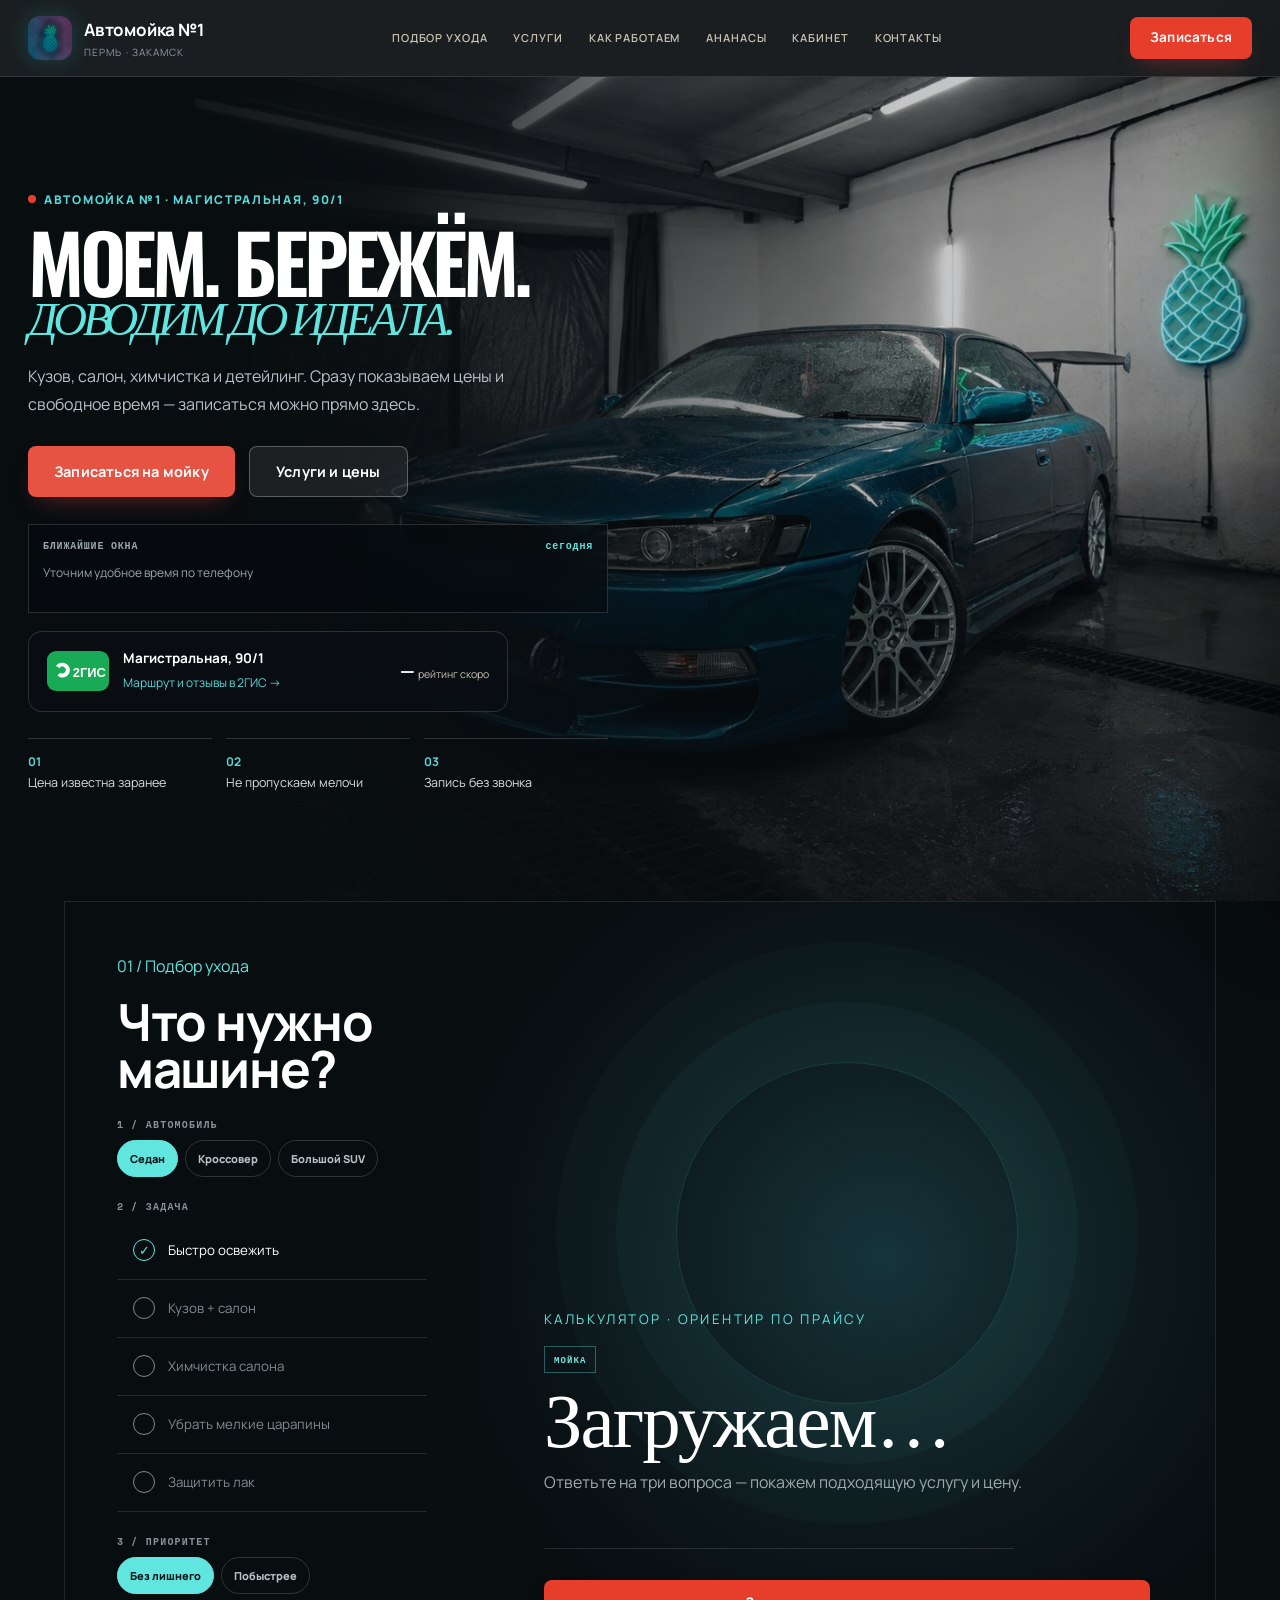
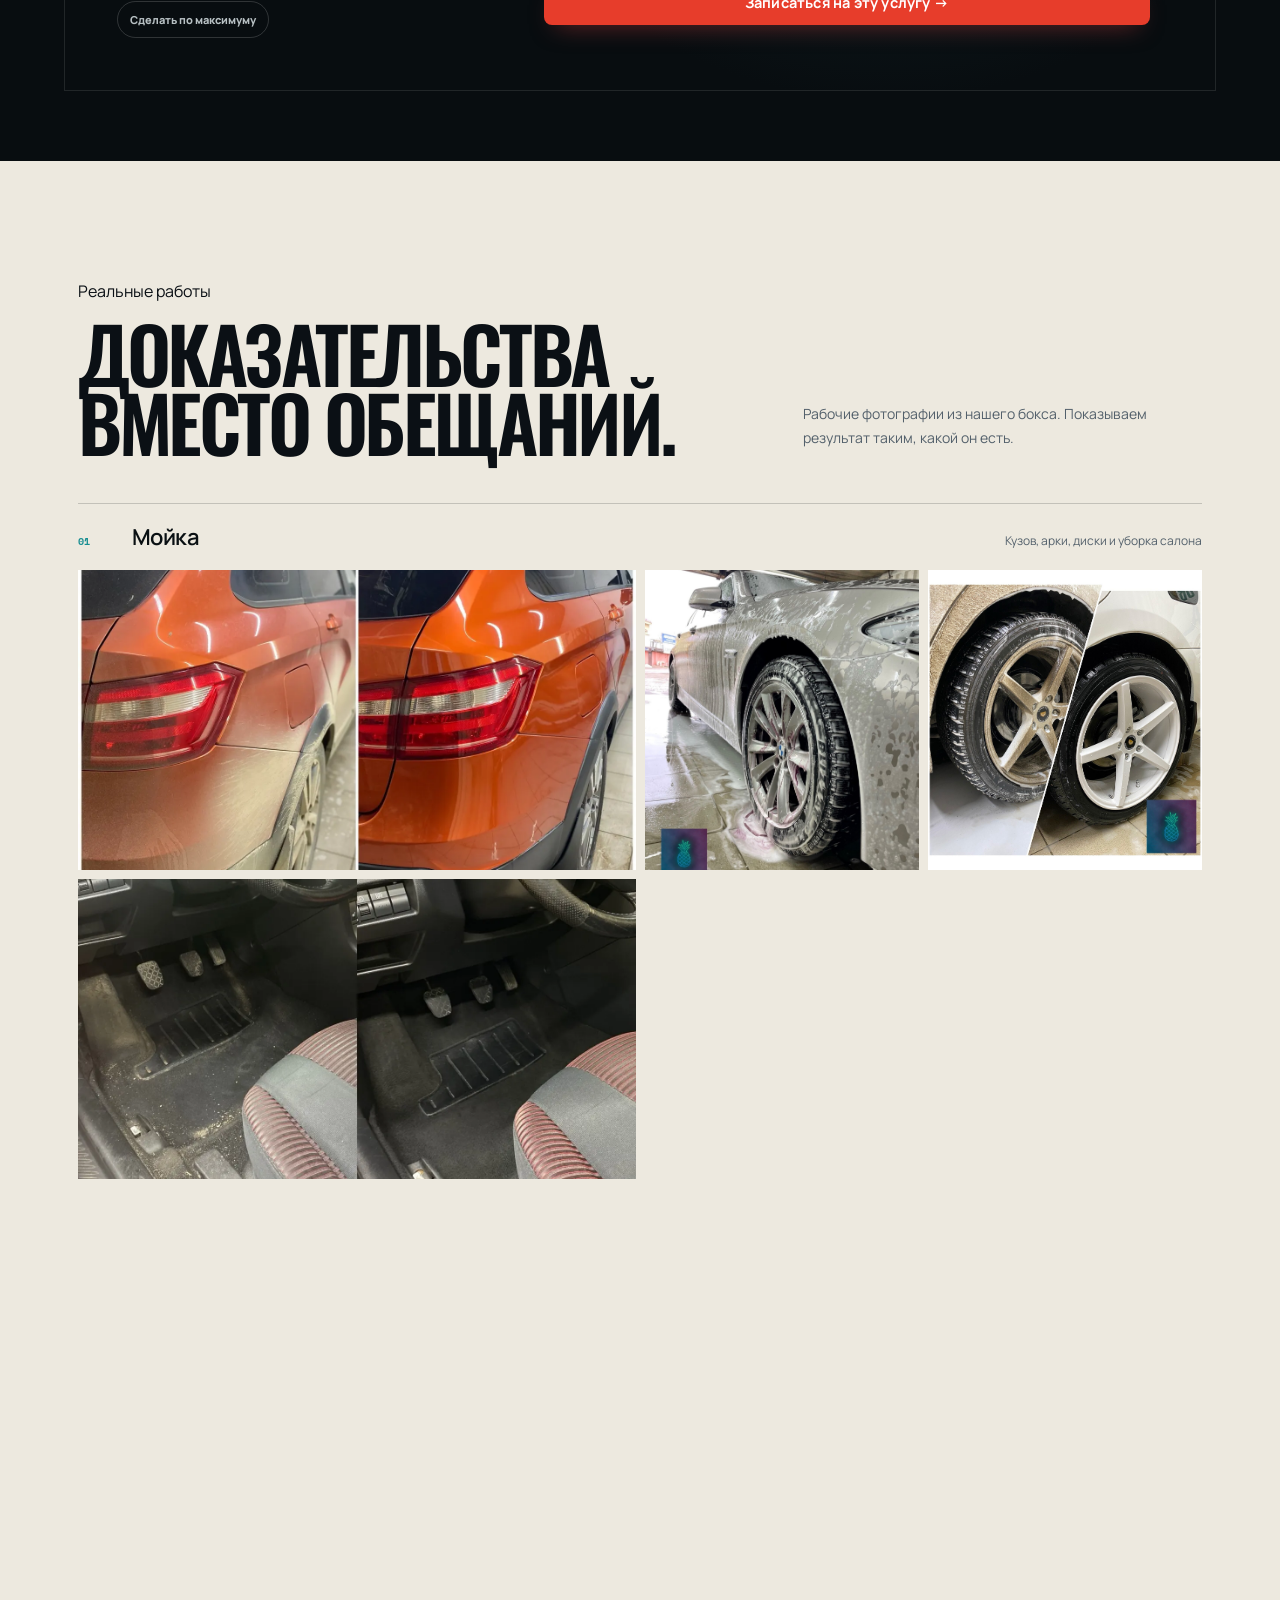
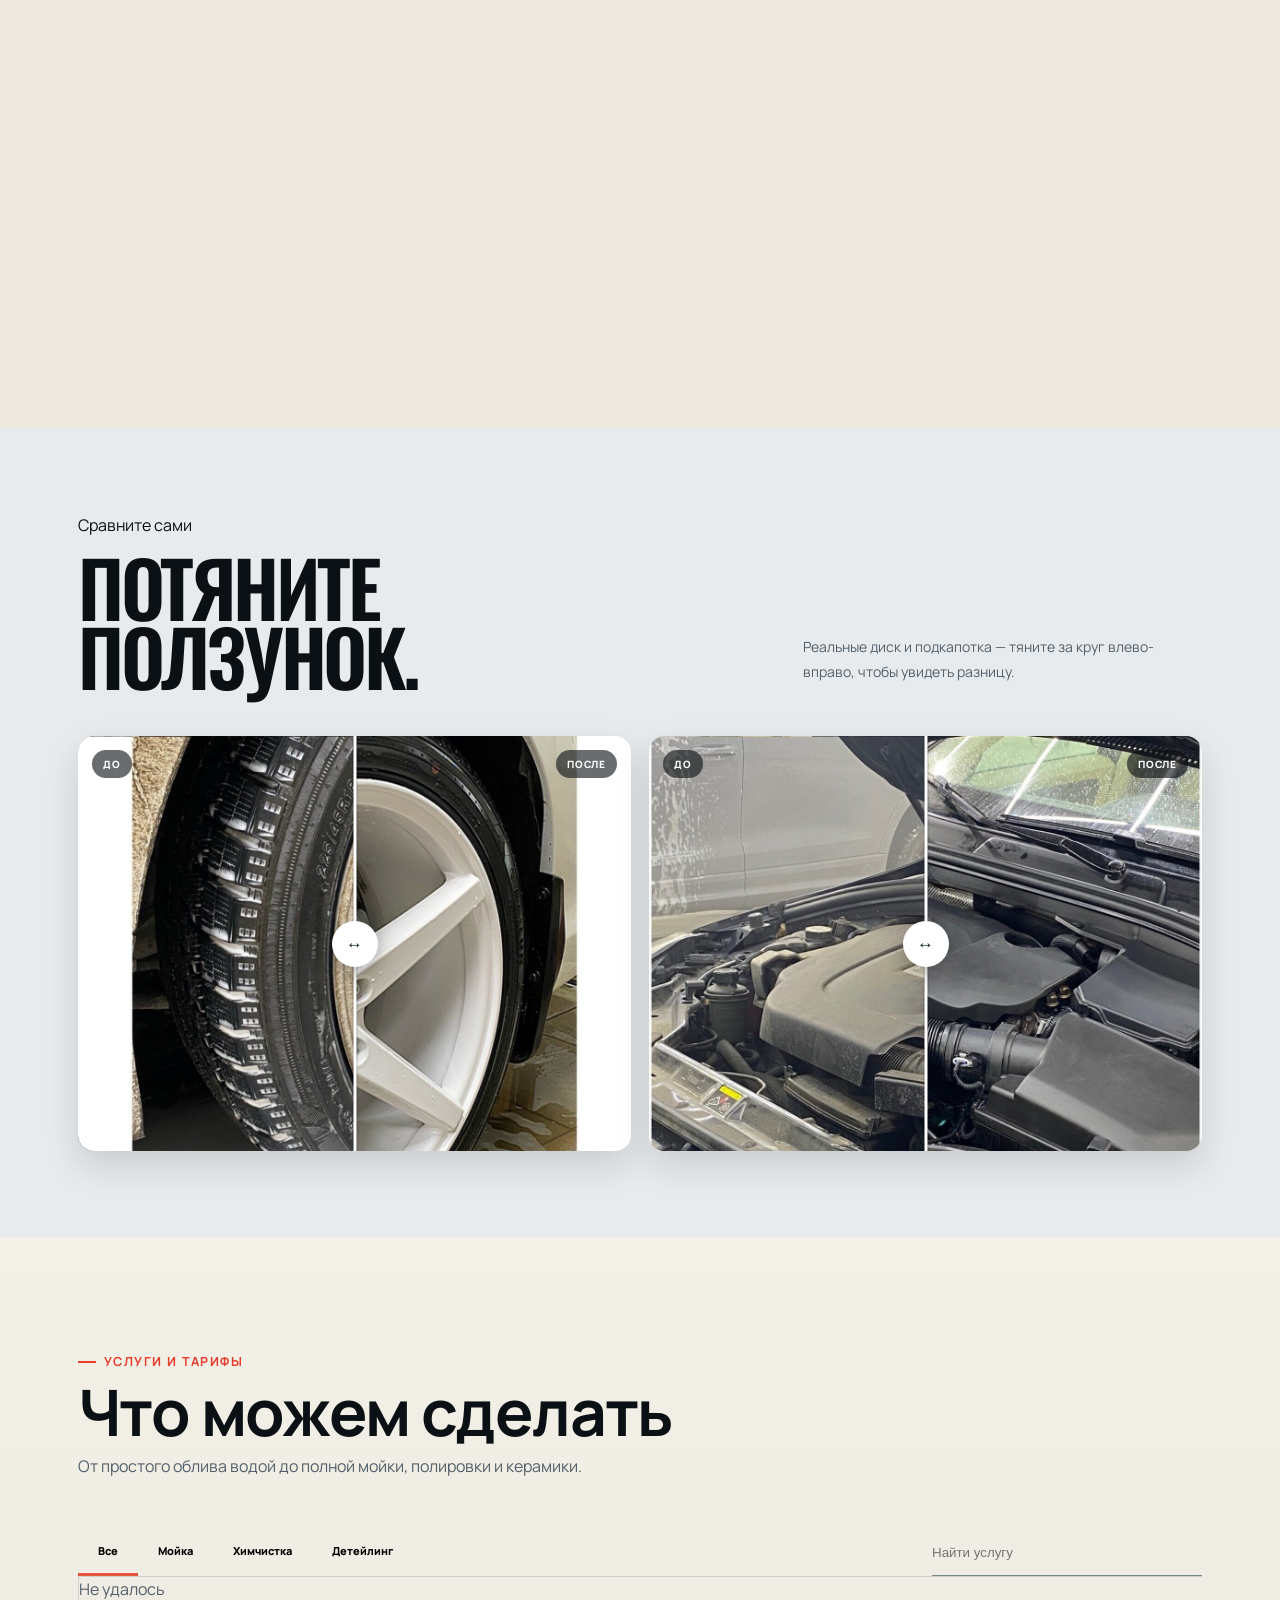
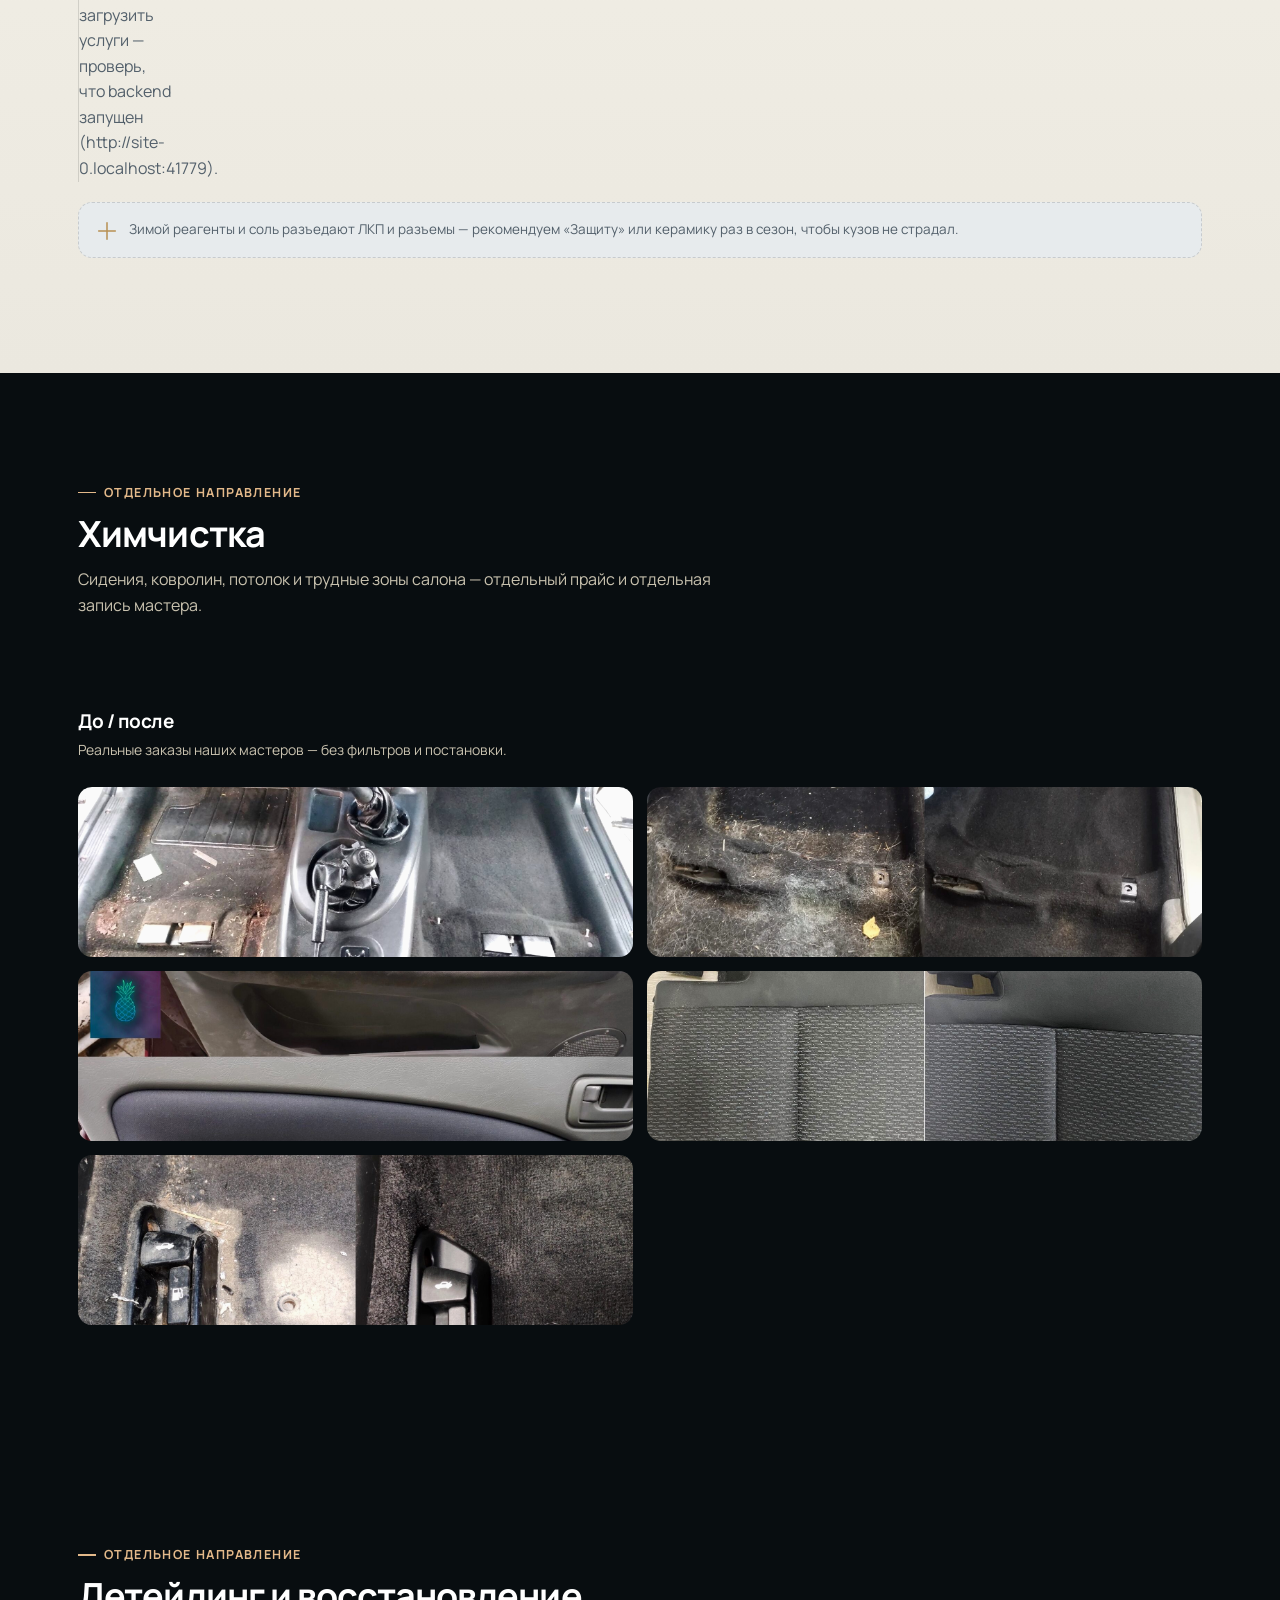
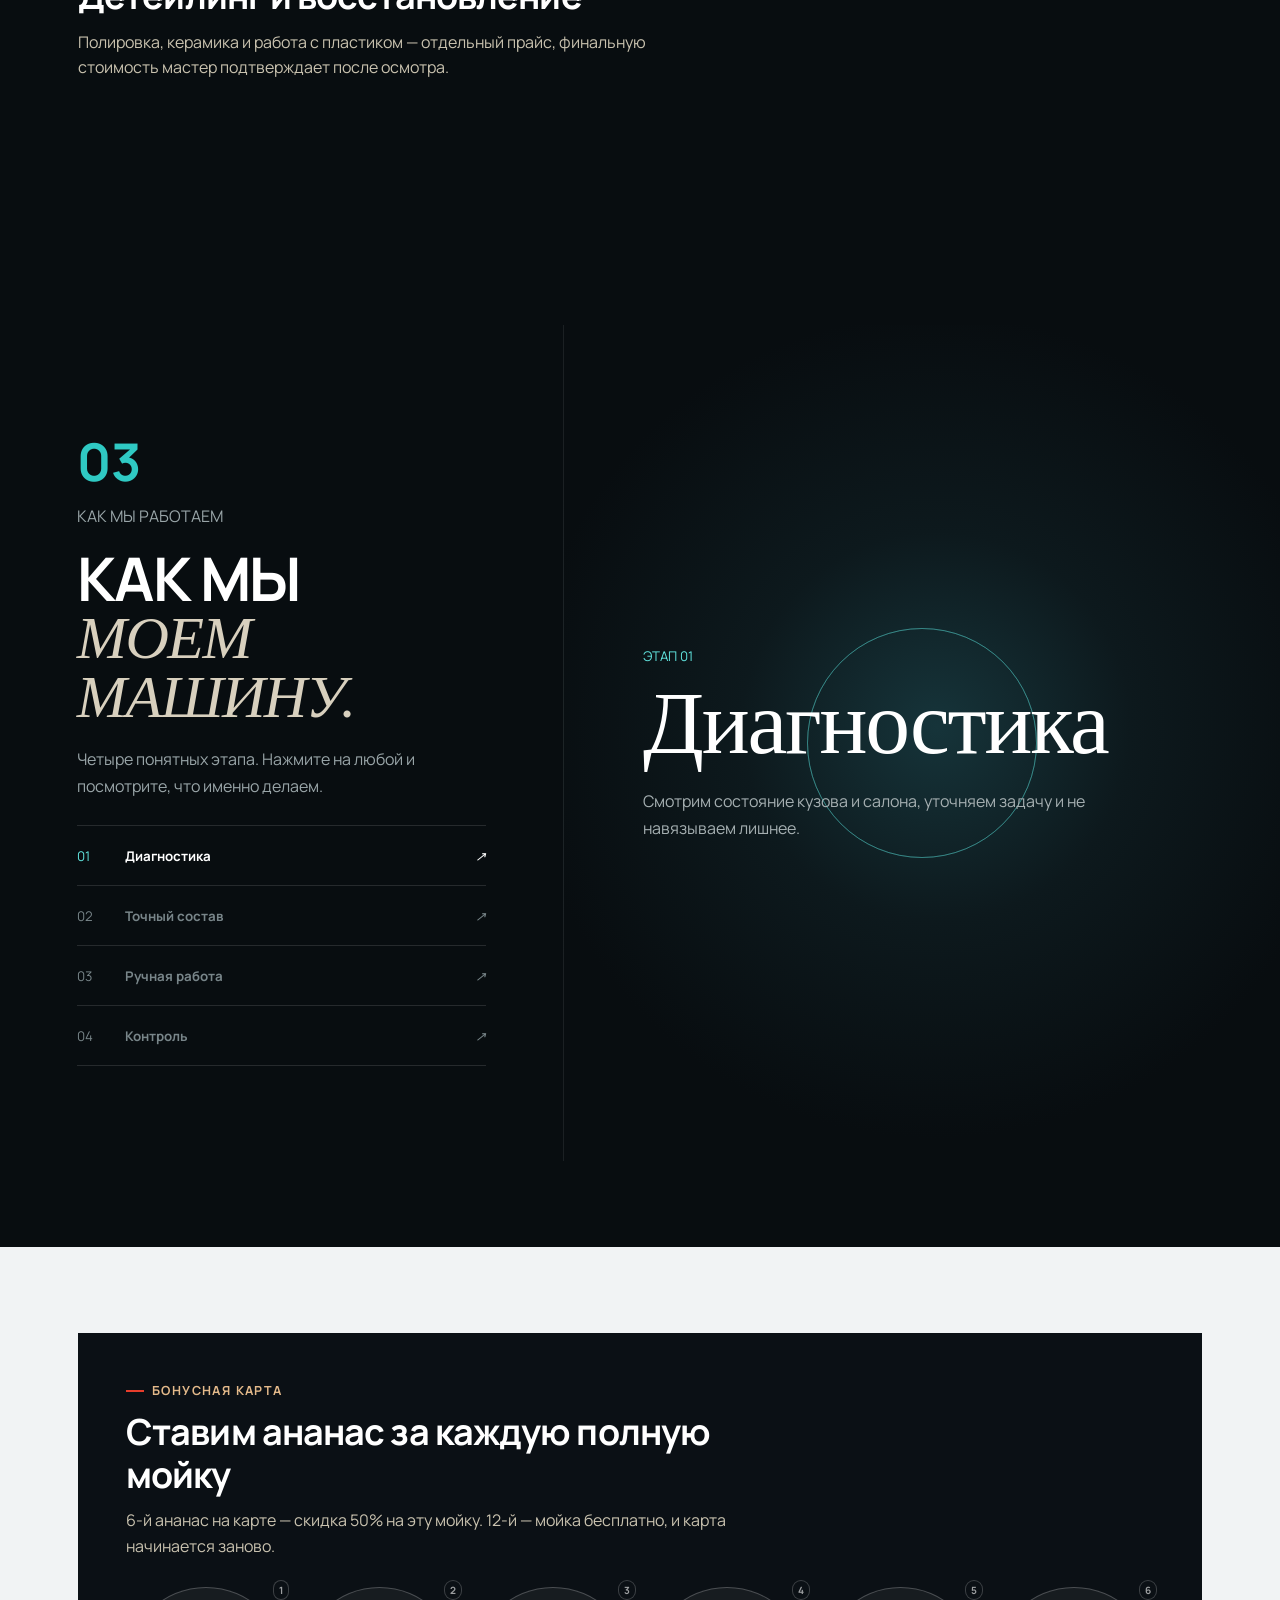
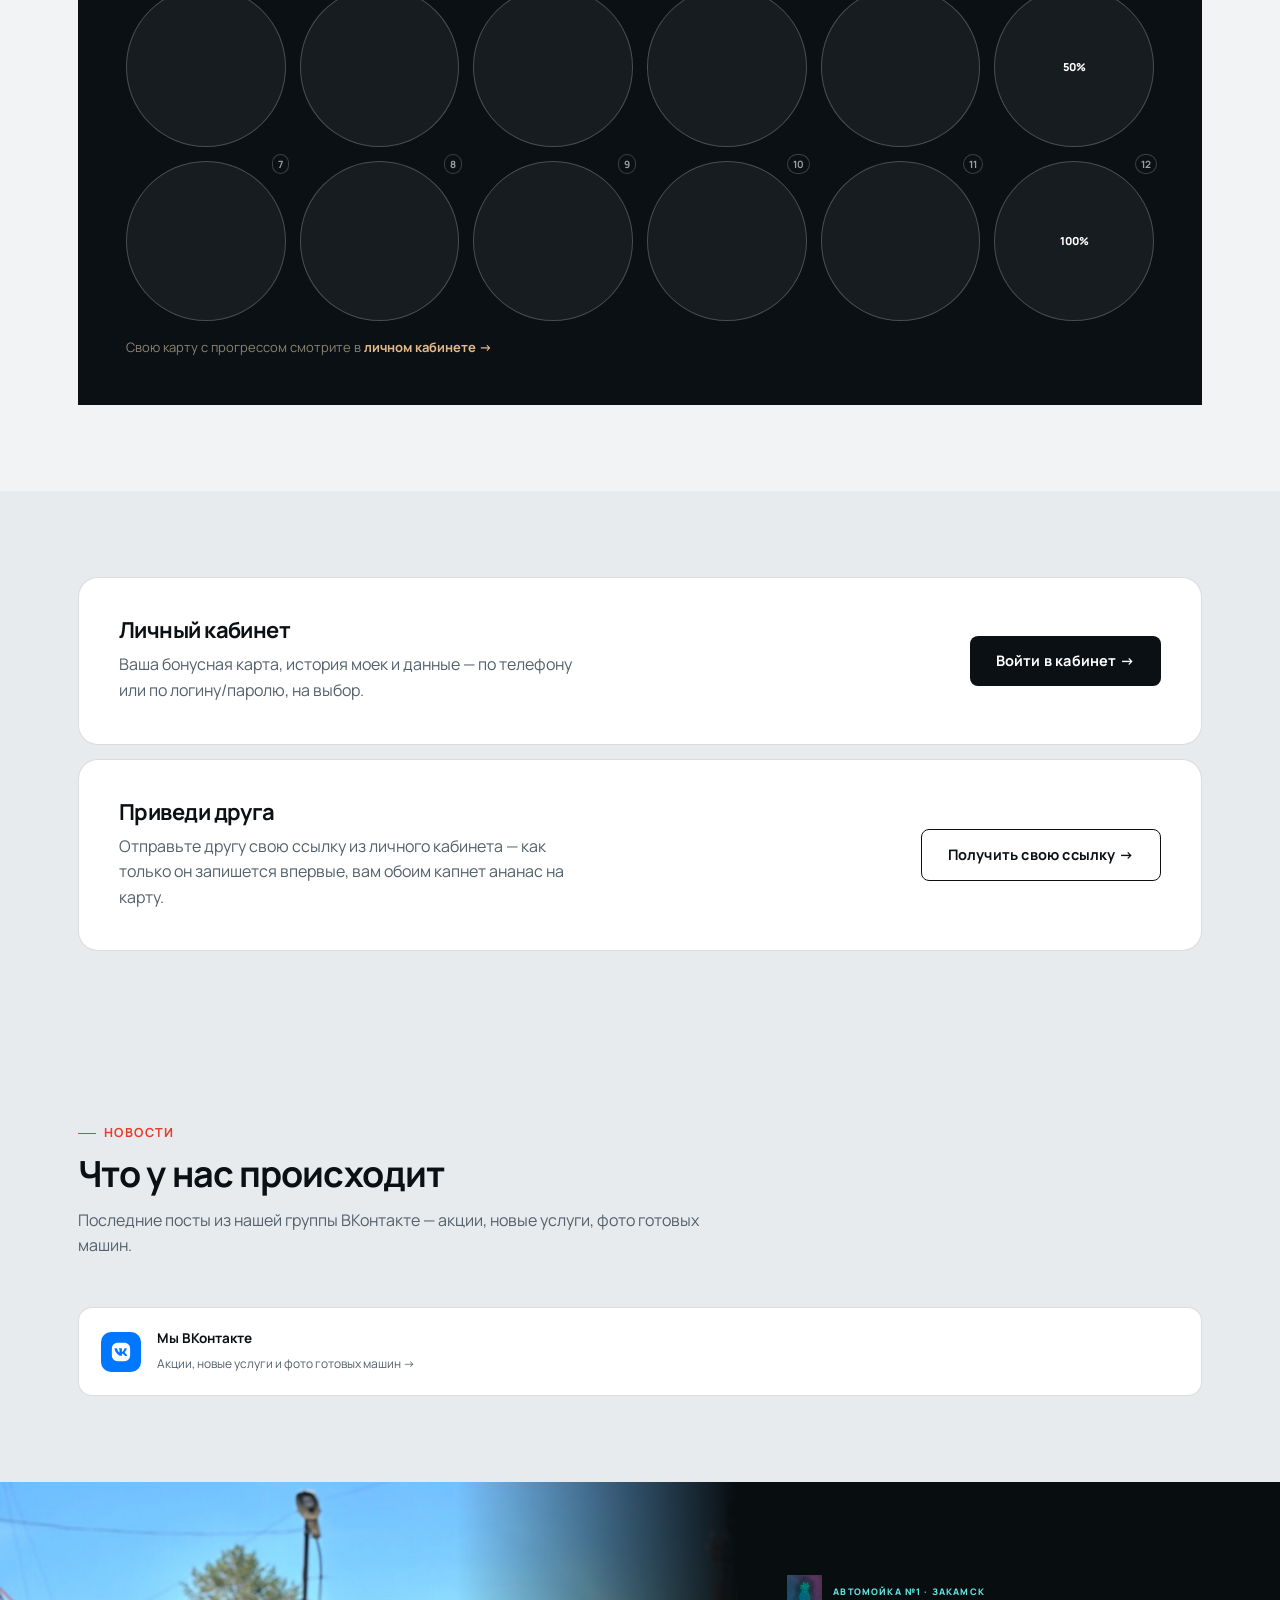
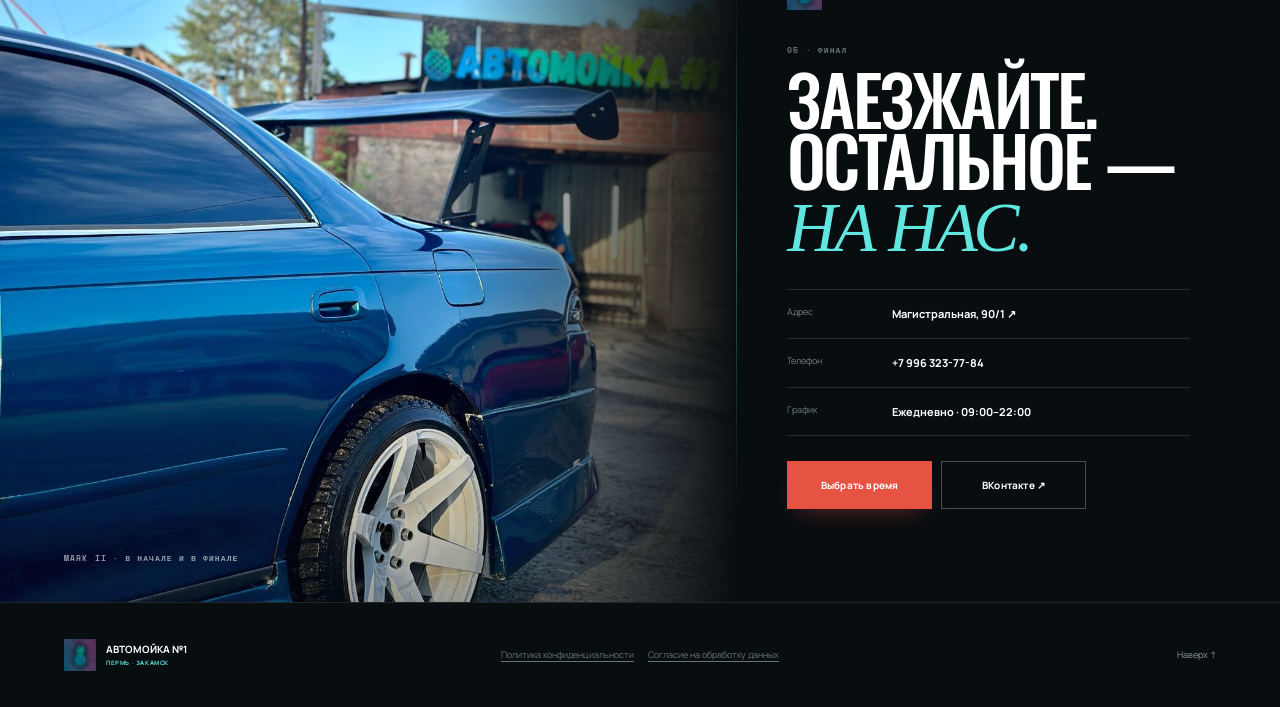
==== frontend/index.html @ f3e6bda7 "Разделить услуги на 3 направления: мойка, химчистка салона, детейлинг и восстановление" ====
<!DOCTYPE html>
<html lang="ru">
<head>
<meta charset="UTF-8">
<meta name="viewport" content="width=device-width, initial-scale=1.0">
<meta name="theme-color" content="#080d10">
<title>Автомойка №1 — мойка, химчистка и детейлинг в Закамске | Пермь</title>
<meta name="description" content="Автомойка №1 на Магистральной, 90/1 в Закамске: бесконтактная и комплексная мойка, химчистка салона, полировка и керамика. Онлайн-запись, бонусная карта, цены на сайте.">
<link rel="canonical" href="https://carwashone.ru/">
<meta property="og:type" content="business.business">
<meta property="og:title" content="Автомойка №1 — Закамск, Магистральная 90/1">
<meta property="og:description" content="Кузов, салон, химчистка и детейлинг. Онлайн-запись с ценами и свободным временем.">
<meta property="og:image" content="https://carwashone.ru/site/static/img/hero-markii-premium.jpg">
<meta property="og:url" content="https://carwashone.ru/">
<meta property="og:locale" content="ru_RU">
<meta name="twitter:card" content="summary_large_image">
<link rel="icon" href="static/img/favicon.ico" sizes="any">
<link rel="icon" type="image/png" href="static/img/favicon-32.png" sizes="32x32">
<link rel="apple-touch-icon" href="static/img/apple-touch-icon.png">
<link rel="manifest" href="manifest.webmanifest">
<link rel="preconnect" href="https://fonts.googleapis.com">
<link href="https://fonts.googleapis.com/css2?family=Manrope:wght@400;500;600;700;800&family=Oswald:wght@500;600;700&family=Space+Mono:wght@400;700&display=swap" rel="stylesheet">
<link rel="stylesheet" href="static/css/theme.css">
<style>
  .nav{position:sticky;top:0;z-index:50;background:rgba(8,12,16,0.9);backdrop-filter:blur(18px);border-bottom:1px solid rgba(255,255,255,.08);}
  .nav .wrap{display:flex;align-items:center;justify-content:space-between;height:76px;gap:20px;}
  .brand{display:flex;align-items:center;gap:12px;}
  .brand img{width:44px;height:44px;border-radius:12px;object-fit:cover;box-shadow:0 0 24px rgba(32,195,199,.22);}
  .brand b{color:#fff;font-size:17px;letter-spacing:-0.2px;}
  .brand small{display:block;color:#8D99A6;font-size:10px;letter-spacing:1.1px;text-transform:uppercase;margin-top:1px;}
  .navlinks{display:flex;gap:26px;align-items:center;}
  .navlinks a{color:#CBC3B2;font-size:14.5px;font-weight:600;transition:color .2s;}
  .navlinks a:hover{color:#fff;}

  .hero{position:relative;background:#080C10;color:#fff;padding:82px 0 72px;overflow:hidden;min-height:720px;}
  .hero::before{content:"";position:absolute;inset:0;background:
    linear-gradient(90deg,rgba(8,12,16,.98) 0%,rgba(8,12,16,.88) 32%,rgba(8,12,16,.28) 68%,rgba(8,12,16,.12) 100%),
    linear-gradient(0deg,rgba(8,12,16,.98) 0%,transparent 45%),
    url("static/img/hero-markii-premium.jpg") center/cover no-repeat;opacity:.98;}
  .hero-grid{display:grid;grid-template-columns:minmax(0,.9fr) minmax(360px,.56fr);gap:56px;align-items:start;position:relative;z-index:2;}
  .eyebrow{display:inline-flex;align-items:center;gap:8px;font-size:12px;font-weight:800;letter-spacing:1.7px;text-transform:uppercase;color:#56D7D8;margin-bottom:18px;}
  .eyebrow::before{content:"";width:8px;height:8px;border-radius:50%;background:var(--vermillion);}
  .hero h1{font-family:'Oswald',sans-serif;font-size:clamp(48px,5.7vw,78px);font-weight:600;line-height:.98;letter-spacing:-.035em;text-transform:uppercase;margin-bottom:24px;max-width:660px;}
  .hero h1 em{font-style:normal;color:var(--vermillion);}
  .hero p.lead{font-size:16px;color:#B8C0C8;max-width:520px;margin-bottom:28px;}
  .hero-cta{display:flex;gap:14px;flex-wrap:wrap;margin-bottom:26px;}
  .hero-promise{display:grid;grid-template-columns:repeat(3,1fr);gap:14px;max-width:580px;margin-top:26px;}
  .hero-promise div{border-top:1px solid rgba(255,255,255,.16);padding-top:13px;color:#D7DDE2;font-size:12.5px;}
  .hero-promise b{display:block;color:#56D7D8;font-size:12px;margin-bottom:2px;}

  .gis-card{background:rgba(10,15,20,.7);backdrop-filter:blur(14px);border:1px solid rgba(255,255,255,0.14);border-radius:14px;padding:16px 18px;display:flex;gap:14px;align-items:center;max-width:480px;}
  .gis-badge{width:40px;height:40px;border-radius:10px;background:var(--vermillion);display:flex;align-items:center;justify-content:center;flex-shrink:0;font-weight:800;color:#fff;font-size:15px;}
  .gis-info b{display:block;font-size:13.5px;}
  .gis-info span{font-size:12px;color:#C9C2AF;}
  .gis-rating{margin-left:auto;text-align:right;}
  .gis-rating b{font-size:19px;color:#fff;}
  .gis-rating span{font-size:10.5px;color:#C9C2AF;}

  .book-widget{background:rgba(13,18,24,.94);color:#fff;border:1px solid rgba(255,255,255,.14);border-radius:20px;padding:28px;box-shadow:0 34px 80px -24px rgba(0,0,0,.75);backdrop-filter:blur(16px);margin-top:120px;}
  .book-widget h3{font-size:21px;margin-bottom:4px;color:#fff;font-family:'Manrope',sans-serif;}
  .book-widget p.hint{font-size:13px;color:var(--ink-soft);margin-bottom:18px;}
  .book-widget .field label{color:#AEB8C2;}
  .book-widget .field input,.book-widget .field select{background:#151B22;color:#fff;border-color:rgba(255,255,255,.14);}
  .book-widget .stepper .label{color:#7F8A95;}
  .book-widget .stepper .step.active .label{color:#fff;}
  .book-widget .stepper .dot{background:#151B22;border-color:rgba(255,255,255,.14);}
  .book-widget .stepper .line{background:rgba(255,255,255,.14);}
  .otp-row{display:flex;gap:8px;}
  .otp-row input{text-align:center;letter-spacing:4px;font-family:'Space Mono';}
  .book-status{font-size:13px;margin-top:10px;min-height:18px;}
  .book-status.ok{color:var(--jade-dark);}
  .book-status.err{color:var(--vermillion);}

  .wave{display:block;width:100%;line-height:0;}
  .wave svg{width:100%;height:60px;display:block;}

  .services-grid{display:grid;grid-template-columns:repeat(4,1fr);gap:20px;}
  .service-card{background:var(--washi-card);border-radius:var(--radius);padding:26px 22px;border:1px solid var(--line);transition:transform .25s ease, box-shadow .25s ease;display:flex;flex-direction:column;gap:12px;}
  .service-card:hover{transform:translateY(-5px);box-shadow:var(--shadow-soft);}
  .service-icon{width:46px;height:46px;border-radius:11px;background:var(--washi-2);display:flex;align-items:center;justify-content:center;}
  .service-icon svg{width:23px;height:23px;color:var(--jade-dark);}
  .service-card h3{font-size:18px;font-weight:700;}
  .service-card .desc{font-size:13.5px;color:var(--ink-soft);flex:1;}
  .service-meta{display:flex;justify-content:space-between;align-items:baseline;border-top:1px dashed var(--line);padding-top:12px;}
  .service-meta .price{font-family:'Space Mono';font-weight:700;font-size:17px;color:var(--sumi);}
  .service-meta .time{font-size:11.5px;color:var(--ink-soft-2);}

  .dry-section{background:linear-gradient(180deg,#1A2338,var(--sumi));color:#fff;}
  .dry-section .section-head p{color:#C9C2AF;}
  .dry-section .kicker{color:#E3B98A;}
  .dry-section .kicker::before{background:#E3B98A;}
  .dry-section .service-card{background:rgba(255,255,255,0.05);border-color:rgba(255,255,255,0.1);}
  .dry-section .service-card h3{color:#fff;}
  .dry-section .service-card .desc{color:#C9C2AF;}
  .dry-section .service-icon{background:rgba(255,255,255,0.08);}
  .photo-note{margin-top:30px;border:1.5px dashed rgba(255,255,255,0.25);border-radius:14px;padding:18px 22px;font-size:13.5px;color:#C9C2AF;display:flex;gap:12px;align-items:flex-start;}
  .photo-note svg{width:20px;height:20px;color:#E3B98A;flex-shrink:0;margin-top:1px;}

  .tiers{background:var(--sumi);border-radius:24px;padding:48px;color:#fff;position:relative;overflow:hidden;}
  .tiers .section-head p{color:#C9C2AF;}

  .cabinet-teaser{background:var(--washi-card);border:1px solid var(--line);border-radius:20px;padding:40px;display:flex;align-items:center;justify-content:space-between;gap:24px;flex-wrap:wrap;}
  .cabinet-teaser h3{font-size:22px;margin-bottom:8px;}
  .cabinet-teaser p{color:var(--ink-soft);max-width:480px;}

  .admin-strip{background:var(--washi-2);border-top:1px solid var(--line);border-bottom:1px solid var(--line);padding:20px 0;}
  .admin-strip .wrap{display:flex;align-items:center;justify-content:space-between;flex-wrap:wrap;gap:14px;}
  .admin-strip p{font-size:13.5px;color:var(--ink-soft);}

  .contacts{background:var(--sumi);color:#fff;}
  .contacts-grid{display:grid;grid-template-columns:1fr 1fr;gap:40px;align-items:center;}
  .contact-list{display:flex;flex-direction:column;gap:16px;margin:22px 0 26px;}
  .contact-item{display:flex;gap:14px;align-items:flex-start;}
  .contact-item svg{width:19px;height:19px;color:#E3B98A;flex-shrink:0;margin-top:2px;}
  .contact-item b{display:block;font-size:14.5px;}
  .contact-item span{font-size:12.5px;color:#C9C2AF;}
  .map-fake{aspect-ratio:4/3;border-radius:18px;position:relative;overflow:hidden;background:linear-gradient(135deg,#1F2A3F,#0F1420);}
  .map-fake .grid-line{position:absolute;background:rgba(255,255,255,0.06);}
  .map-pin{position:absolute;left:50%;top:44%;transform:translate(-50%,-100%);width:32px;height:32px;}
  footer.bottom{border-top:1px solid rgba(255,255,255,0.1);padding:22px 0;display:flex;justify-content:space-between;font-size:12.5px;color:#8A8371;flex-wrap:wrap;gap:8px;}

  .mobile-actions{display:none;}
  @media (max-width:980px){
    .hero{min-height:auto;padding:56px 0 48px;}
    .hero::before{background:
      linear-gradient(180deg,rgba(8,12,16,.08) 0%,rgba(8,12,16,.58) 38%,rgba(8,12,16,.99) 68%),
      url("static/img/hero-markii-premium.jpg") 62% top/auto 54% no-repeat;background-color:#080C10;}
    .hero-grid{grid-template-columns:1fr;padding-top:270px;}
    .book-widget{margin-top:0;}
    .services-grid{grid-template-columns:repeat(2,1fr);}
    .contacts-grid{grid-template-columns:1fr;}
    .navlinks{display:none;}
  }
  @media (max-width:560px){
    body{padding-bottom:72px;}
    .wrap{padding-left:18px;padding-right:18px;}
    .nav .wrap{height:64px;}
    .brand img{width:38px;height:38px;}
    .brand b{font-size:14px}.brand small{font-size:8px}
    .nav>.wrap>.btn{display:none;}
    .hero{padding-top:30px;}
    .hero-grid{padding-top:245px;gap:28px;}
    .hero h1{font-size:43px;max-width:350px;}
    .hero p.lead{font-size:14px;line-height:1.55;}
    .hero-cta .btn{width:100%;}
    .hero-promise{grid-template-columns:1fr;gap:8px;}
    .hero-promise div{display:flex;justify-content:space-between;gap:10px;}
    .gis-card{padding:13px;}
    .gis-rating{display:none;}
    .book-widget{padding:20px;margin-left:-4px;margin-right:-4px;}
    .stepper .label{display:none;}
    .services-grid{grid-template-columns:1fr;}
    section{padding:62px 0;}
    .mobile-actions{display:grid;grid-template-columns:repeat(3,1fr);position:fixed;left:0;right:0;bottom:0;z-index:90;background:rgba(8,12,16,.96);border-top:1px solid rgba(255,255,255,.12);padding:8px max(10px,env(safe-area-inset-right)) calc(8px + env(safe-area-inset-bottom)) max(10px,env(safe-area-inset-left));backdrop-filter:blur(16px);}
    .mobile-actions a{display:flex;flex-direction:column;align-items:center;gap:2px;color:#AEB8C2;font-size:10px;font-weight:700;}
    .mobile-actions a.primary{color:#fff;}
    .mobile-actions svg{width:21px;height:21px;color:#56D7D8;}
    .mobile-actions a.primary svg{color:#F04432;}
  }

  .ba-grid{display:grid;grid-template-columns:repeat(2,minmax(0,1fr));gap:18px;margin-top:28px;}
  .ba-slider{position:relative;aspect-ratio:4/3;border-radius:16px;overflow:hidden;user-select:none;touch-action:pan-y;cursor:ew-resize;box-shadow:0 14px 34px rgba(20,20,20,.14);}
  .ba-img{position:absolute;inset:0;width:100%;height:100%;object-fit:cover;display:block;pointer-events:none;}
  .ba-before-wrap{position:absolute;inset:0;will-change:clip-path;}
  .ba-handle{position:absolute;top:0;bottom:0;transform:translateX(-50%);pointer-events:none;}
  .ba-handle::before{content:'';position:absolute;top:0;bottom:0;left:0;width:3px;background:#fff;box-shadow:0 0 0 1px rgba(0,0,0,.2);transform:translateX(-1.5px);}
  .ba-handle span{position:absolute;top:50%;left:0;transform:translate(-50%,-50%);width:46px;height:46px;border-radius:50%;background:#fff;display:grid;place-items:center;font-size:17px;color:#0f2024;box-shadow:0 8px 20px rgba(0,0,0,.28);}
  .ba-tag{position:absolute;top:14px;font-size:10px;font-weight:900;letter-spacing:.08em;text-transform:uppercase;padding:6px 11px;border-radius:99px;background:rgba(8,13,16,.6);color:#fff;pointer-events:none;}
  .ba-tag-left{left:14px;}
  .ba-tag-right{right:14px;}
  @media(max-width:760px){.ba-grid{grid-template-columns:1fr;}}
</style>
<link rel="stylesheet" href="static/css/site-v2.css">
<link rel="stylesheet" href="static/css/interactions-v9.css">
<link rel="stylesheet" href="static/css/hero-inspection-v15.css">
<link rel="stylesheet" href="static/css/finale-v22.css">
<link rel="stylesheet" href="static/css/visual-v23.css">
<link rel="stylesheet" href="static/css/mobile-v27.css">
</head>
<body>

<nav class="nav">
  <div class="wrap">
    <a class="brand" href="#top" aria-label="Автомойка №1 — на главную">
      <img src="static/img/logo.png" alt="Ананас — логотип Автомойки №1">
      <span><b>Автомойка №1</b><small>Пермь · Закамск</small></span>
    </a>
    <div class="navlinks">
      <a href="#pick">Подбор ухода</a>
      <a href="#services">Услуги</a>
      <a href="#ritual">Как работаем</a>
      <a href="#loyalty">Ананасы</a>
      <a href="cabinet.html">Кабинет</a>
      <a href="#contacts">Контакты</a>
    </div>
    <a href="#booking" class="btn btn-primary" style="padding:10px 20px;font-size:13.5px;">Записаться</a>
  </div>
</nav>

<div class="mobile-actions" aria-label="Быстрые действия">
  <a href="#services" aria-label="Посмотреть услуги и цены">
    <svg viewBox="0 0 24 24" fill="none" stroke="currentColor" stroke-width="2"><path d="M4 5h16M4 12h16M4 19h10"/></svg><span>Цены</span>
  </a>
  <a href="https://go.2gis.com/Q4DrY" target="_blank" rel="noopener" aria-label="Построить маршрут">
    <svg viewBox="0 0 24 24" fill="none" stroke="currentColor" stroke-width="2"><path d="M12 22s7-6 7-13a7 7 0 1 0-14 0c0 7 7 13 7 13Z"/><circle cx="12" cy="9" r="2"/></svg><span>Маршрут</span>
  </a>
  <a href="#booking" class="primary" aria-label="Записаться на мойку">
    <svg viewBox="0 0 24 24" fill="none" stroke="currentColor" stroke-width="2"><rect x="3" y="5" width="18" height="16" rx="2"/><path d="M8 3v4m8-4v4M3 10h18"/></svg><span>Записаться</span>
  </a>
</div>

<div class="miss-you-banner" id="missYouBanner" style="display:none;">
  <span id="missYouText"></span>
  <span class="close-x" id="missYouClose">✕</span>
</div>

<button class="booking-backdrop" id="bookingBackdrop" aria-label="Закрыть форму записи"></button>
<header class="hero" id="top">
  <div class="car-inspection-light" id="carInspectionLight" aria-hidden="true"></div>
  <div class="wrap hero-grid">
    <div>
      <div class="eyebrow">Автомойка №1 · Магистральная, 90/1</div>
      <h1>Моем. Бережём. <em>Доводим до идеала.</em></h1>
      <p class="lead">Кузов, салон, химчистка и детейлинг. Сразу показываем цены и свободное время — записаться можно прямо здесь.</p>
      <div class="hero-cta">
        <a href="#booking" class="btn btn-primary btn-magnetic">Записаться на мойку</a>
        <a href="#services" class="btn btn-ghost btn-magnetic">Услуги и цены</a>
      </div>
      <div class="load-pulse" id="loadPulse" style="color:#C9C2AF;margin-bottom:16px;">
        <span class="load-dot low" id="loadDot"></span>
        <span id="loadText">Проверяем загруженность…</span>
      </div>
      <div class="hero-slots" id="heroSlots" aria-live="polite">
        <div class="hero-slots-head">
          <span>БЛИЖАЙШИЕ ОКНА</span>
          <b id="heroSlotsDay">сегодня</b>
        </div>
        <div class="hero-slots-list" id="heroSlotsList"><i></i><i></i><i></i></div>
      </div>
      <div class="gis-card" id="gisCard">
        <div class="gis-badge gis-logo" aria-label="2ГИС">
          <svg viewBox="0 0 72 42" role="img" aria-hidden="true">
            <rect width="72" height="42" rx="9" fill="#19aa55"/>
            <path d="M18 11.5a8.5 8.5 0 1 1-5.9 14.6l3.2-3.2a4 4 0 1 0-.8-5.5l-4-2.2A8.5 8.5 0 0 1 18 11.5Z" fill="#fff"/>
            <text x="30" y="27.5" fill="#fff" font-family="Arial,sans-serif" font-size="15" font-weight="700">2ГИС</text>
          </svg>
        </div>
        <div class="gis-info">
          <b>Магистральная, 90/1</b>
          <span id="gisAddressLine"><a href="https://go.2gis.com/Q4DrY" target="_blank" rel="noopener" style="color:#56D7D8;">Маршрут и отзывы в 2ГИС →</a></span>
        </div>
        <div class="gis-rating">
          <b id="gisRating">—</b>
          <span id="gisReviewsCount">рейтинг скоро</span>
        </div>
      </div>
      <div class="busy-hours-panel" style="margin-top:18px;">
        <p style="font-size:11.5px;color:#8A8371;text-transform:uppercase;letter-spacing:.5px;margin-bottom:8px;">Обычная загрузка по часам</p>
        <div class="busy-hours-bar" id="busyHoursBar"></div>
      </div>
      <div class="hero-promise" aria-label="Наши преимущества">
        <div><b>01</b>Цена известна заранее</div>
        <div><b>02</b>Не пропускаем мелочи</div>
        <div><b>03</b>Запись без звонка</div>
      </div>
    </div>

    <div class="book-widget" id="bookWidget">
      <button class="booking-close" id="bookingClose" aria-label="Закрыть">×</button>
      <h3>Быстрая запись</h3>
      <div class="stepper" id="bookStepper">
        <div class="step active" data-step="1"><div class="dot">1</div><span class="label">Телефон</span></div>
        <div class="line" id="line1"></div>
        <div class="step" data-step="2"><div class="dot">2</div><span class="label">Код</span></div>
        <div class="line" id="line2"></div>
        <div class="step" data-step="3"><div class="dot">3</div><span class="label">Время</span></div>
      </div>

      <div id="stepPhone">
        <div class="field">
          <label>Номер телефона</label>
          <input type="tel" id="phoneInput" placeholder="+7 900 000-00-00">
        </div>
        <label class="consent-check">
          <input type="checkbox" id="phoneConsent">
          <span>Согласен на <a href="consent.html" target="_blank" rel="noopener">обработку персональных данных</a>
          и получение сервисного SMS-кода. Ознакомился с <a href="privacy.html" target="_blank" rel="noopener">политикой конфиденциальности</a>.</span>
        </label>
        <button class="btn btn-dark" style="width:100%;" id="sendCodeBtn">Получить код по смс</button>
      </div>

      <div id="stepCode" style="display:none;">
        <div class="field">
          <label>Код из смс</label>
          <div class="otp-row">
            <input type="text" id="codeInput" maxlength="4" placeholder="0000">
            <button class="btn btn-outline" id="resendBtn">Ещё раз</button>
          </div>
        </div>
        <button class="btn btn-dark" style="width:100%;" id="verifyCodeBtn">Подтвердить</button>
      </div>

      <div id="stepBooking" style="display:none;">
        <div class="field">
          <label>Услуга</label>
          <select id="serviceSelect"></select>
        </div>
        <div class="field">
          <label>Выберите день</label>
          <div class="booking-days" id="bookingDays"></div>
        </div>
        <div class="field">
          <label>Свободное время</label>
          <div class="booking-slots" id="bookingSlots"><span class="slots-hint">Сначала выберите день</span></div>
          <input type="hidden" id="dateTimeInput">
        </div>
        <button class="btn btn-primary" style="width:100%;" id="confirmBookingBtn">Записаться</button>
        <p class="hint" style="margin-top:10px;margin-bottom:0;">После записи — полная история и карта в <a href="cabinet.html" style="color:var(--jade-dark);font-weight:700;">личном кабинете →</a></p>
        <div class="booking-success" id="bookingSuccess">
          <div class="booking-success-mark">✓</div>
          <small>ЗАПИСЬ СОЗДАНА</small>
          <h4 id="bookingSuccessService">Ждём вас</h4>
          <p id="bookingSuccessDate"></p>
          <div class="booking-success-actions">
            <button type="button" class="btn btn-primary" id="downloadCalendarBtn">Добавить в календарь</button>
            <a class="btn btn-outline" href="https://go.2gis.com/Q4DrY" target="_blank" rel="noopener">Маршрут в 2ГИС</a>
            <a class="btn btn-outline" href="cabinet.html">Открыть кабинет</a>
          </div>
          <button type="button" class="booking-again" id="bookAgainBtn">Записать ещё один автомобиль</button>
        </div>
      </div>

      <div class="book-status" id="bookStatus"></div>
    </div>

  </div>
</header>

<section class="care-picker" id="pick">
  <div class="care-picker-inner">
    <div class="care-picker-copy">
      <div class="kicker">01 / Подбор ухода</div>
      <h2>Что нужно машине?</h2>
      <div class="mobile-picker-progress" aria-live="polite">
        <span id="mobilePickerStep">1 из 3</span><i><b id="mobilePickerBar"></b></i>
      </div>
      <div class="picker-question mobile-active" data-picker-step="1">
        <p class="picker-step-label">1 / АВТОМОБИЛЬ</p>
        <div class="vehicle-buttons" id="vehicleButtons">
          <button class="active" data-vehicle="sedan">Седан</button>
          <button data-vehicle="suv">Кроссовер</button>
          <button data-vehicle="large">Большой SUV</button>
        </div>
      </div>
      <div class="picker-question" data-picker-step="2">
        <p class="picker-step-label">2 / ЗАДАЧА</p>
        <div class="goal-buttons" id="goalButtons">
          <button class="active" data-goal="quick"><span>✓</span>Быстро освежить</button>
          <button data-goal="inside"><span></span>Кузов + салон</button>
          <button data-goal="dry"><span></span>Химчистка салона</button>
          <button data-goal="restore"><span></span>Убрать мелкие царапины</button>
          <button data-goal="protect"><span></span>Защитить лак</button>
        </div>
      </div>
      <div class="picker-question" data-picker-step="3">
        <p class="picker-step-label">3 / ПРИОРИТЕТ</p>
        <div class="priority-buttons" id="priorityButtons">
          <button class="active" data-priority="balanced">Без лишнего</button>
          <button data-priority="fast">Побыстрее</button>
          <button data-priority="result">Сделать по максимуму</button>
        </div>
      </div>
      <div class="mobile-picker-actions">
        <button type="button" class="mobile-picker-back" id="mobilePickerBack">Назад</button>
        <button type="button" class="mobile-picker-next" id="mobilePickerNext">Далее</button>
      </div>
    </div>
    <div class="care-result">
      <small>КАЛЬКУЛЯТОР · ОРИЕНТИР ПО ПРАЙСУ</small>
      <span class="goal-category" id="goalCategory">МОЙКА</span>
      <h3 id="goalService">Загружаем…</h3>
      <p id="goalNote">Ответьте на три вопроса — покажем подходящую услугу и цену.</p>
      <ul class="goal-includes" id="goalIncludes"></ul>
      <b id="goalPrice"></b>
      <p id="goalEstimateDetails" class="goal-estimate-details"></p>
      <button class="btn btn-primary btn-magnetic" id="goalBook">Записаться на эту услугу →</button>
      <button type="button" class="mobile-result-back" id="mobileResultBack">← Изменить ответы</button>
    </div>
  </div>
</section>

<section id="gallery">
  <div class="wrap">
    <div class="works-head reveal">
      <div><div class="kicker">Реальные работы</div><h2>Доказательства<br>вместо обещаний.</h2></div>
      <p>Рабочие фотографии из нашего бокса. Показываем результат таким, какой он есть.</p>
    </div>
    <div class="works-group-label reveal"><span>01</span><h3>Мойка</h3><p>Кузов, арки, диски и уборка салона</p></div>
    <div class="works-grid wash-works reveal">
      <figure class="gallery-item work-card work-wide"><img src="static/img/works-v22/01-orange-wash.webp" alt="Кузов автомобиля до и после мойки" loading="lazy"></figure>
      <figure class="gallery-item work-card"><img src="static/img/gallery/08-foam-bmw.jpg" alt="Мойка кузова активной пеной" loading="lazy"></figure>
      <figure class="gallery-item work-card"><img src="static/img/gallery/06-wheel-before-after.jpg" alt="Диск и колёсная арка до и после мойки" loading="lazy"></figure>
      <figure class="gallery-item work-card work-wide"><img src="static/img/works-v22/05-driver-area.webp" alt="Салон автомобиля до и после уборки" loading="lazy"></figure>
    </div>
    <div class="works-group-label works-group-label-second reveal"><span>02</span><h3>Полировка и оптика</h3><p>Отдельные работы мастера</p></div>
    <div class="works-grid detail-works-grid reveal">
      <figure class="gallery-item work-card work-wide"><img src="static/img/works-v22/06-polish.webp" alt="Полировка лакокрасочного покрытия" loading="lazy"></figure>
      <figure class="gallery-item work-card"><img src="static/img/works-v22/03-headlight.webp" alt="Полировка автомобильной фары до и после" loading="lazy"></figure>
      <figure class="gallery-item work-card"><img src="static/img/works-v22/15-headlight-restoration.webp" alt="Восстановление прозрачности фары" loading="lazy"></figure>
      <figure class="gallery-item work-card work-wide"><img src="static/img/works-v22/04-trim.webp" alt="Восстановление внешнего пластика автомобиля" loading="lazy"></figure>
    </div>
  </div>
</section>

<section id="ba-compare" style="background:var(--washi-2);">
  <div class="wrap">
    <div class="works-head reveal">
      <div><div class="kicker">Сравните сами</div><h2>Потяните<br>ползунок.</h2></div>
      <p>Реальные диск и подкапотка — тяните за круг влево-вправо, чтобы увидеть разницу.</p>
    </div>
    <div class="ba-grid reveal">
      <div class="ba-slider" data-ba-slider>
        <img class="ba-img" src="static/img/compare/wheel-after.jpg" alt="Диск после мойки">
        <div class="ba-before-wrap" data-ba-before style="clip-path:inset(0 50% 0 0);">
          <img class="ba-img" src="static/img/compare/wheel-before.jpg" alt="Диск до мойки">
        </div>
        <div class="ba-handle" data-ba-handle style="left:50%;"><span>↔</span></div>
        <span class="ba-tag ba-tag-left">До</span>
        <span class="ba-tag ba-tag-right">После</span>
      </div>
      <div class="ba-slider" data-ba-slider>
        <img class="ba-img" src="static/img/compare/engine-after.jpg" alt="Подкапотное пространство после мойки">
        <div class="ba-before-wrap" data-ba-before style="clip-path:inset(0 50% 0 0);">
          <img class="ba-img" src="static/img/compare/engine-before.jpg" alt="Подкапотное пространство до мойки">
        </div>
        <div class="ba-handle" data-ba-handle style="left:50%;"><span>↔</span></div>
        <span class="ba-tag ba-tag-left">До</span>
        <span class="ba-tag ba-tag-right">После</span>
      </div>
    </div>
  </div>
</section>

<section id="services" style="background:var(--washi-2);">
  <div class="wrap">
    <div class="section-head reveal">
      <div class="kicker">Услуги и тарифы</div>
      <h2>Что можем сделать</h2>
      <p>От простого облива водой до полной мойки, полировки и керамики.</p>
    </div>
    <div class="catalog-tools">
      <div class="catalog-tabs" id="catalogTabs">
        <button class="active" data-filter="all">Все</button>
        <button data-filter="wash">Мойка</button>
        <button data-filter="dry_cleaning">Химчистка</button>
        <button data-filter="detailing">Детейлинг</button>
      </div>
      <label class="catalog-search"><input id="serviceSearch" type="search" placeholder="Найти услугу" aria-label="Найти услугу"></label>
    </div>
    <div class="services-grid" id="washGrid">
      <div class="skeleton skeleton-card"></div>
      <div class="skeleton skeleton-card"></div>
      <div class="skeleton skeleton-card"></div>
      <div class="skeleton skeleton-card"></div>
    </div>
    <div id="seasonalTip"></div>
  </div>
</section>

<section id="dry-cleaning" class="dry-section">
  <div class="wrap">
    <div class="section-head reveal">
      <div class="kicker">Отдельное направление</div>
      <h2>Химчистка</h2>
      <p>Сидения, ковролин, потолок и трудные зоны салона — отдельный прайс и отдельная запись мастера.</p>
    </div>
    <div class="services-grid" id="dryGrid">
      <div class="skeleton skeleton-card" style="background:rgba(255,255,255,0.06);"></div>
      <div class="skeleton skeleton-card" style="background:rgba(255,255,255,0.06);"></div>
      <div class="skeleton skeleton-card" style="background:rgba(255,255,255,0.06);"></div>
      <div class="skeleton skeleton-card" style="background:rgba(255,255,255,0.06);"></div>
    </div>
    <div class="section-head" style="margin-top:44px;margin-bottom:26px;">
      <h3 style="font-size:19px;color:#fff;">До / после</h3>
      <p style="color:#C9C2AF;font-size:14px;margin-top:6px;">Реальные заказы наших мастеров — без фильтров и постановки.</p>
    </div>
    <div class="gallery-grid reveal">
      <div class="gallery-item span-2"><img src="static/img/drycleaning/03-console.jpg" alt="Центральная консоль до и после химчистки" loading="lazy" class="photo-grade"></div>
      <div class="gallery-item span-2"><img src="static/img/drycleaning/01-carpet.jpg" alt="Ковролин до и после химчистки" loading="lazy" class="photo-grade"></div>
      <div class="gallery-item span-2"><img src="static/img/drycleaning/02-door-panel.jpg" alt="Обшивка двери до и после химчистки" loading="lazy" class="photo-grade"></div>
      <div class="gallery-item span-2"><img src="static/img/drycleaning/04-seatback.jpg" alt="Спинка сиденья до и после химчистки" loading="lazy" class="photo-grade"></div>
      <div class="gallery-item span-2"><img src="static/img/drycleaning/05-sill.jpg" alt="Порог и кнопки лючка до и после химчистки" loading="lazy" class="photo-grade"></div>
    </div>
  </div>
</section>

<section id="detailing" class="dry-section">
  <div class="wrap">
    <div class="section-head reveal">
      <div class="kicker">Отдельное направление</div>
      <h2>Детейлинг и восстановление</h2>
      <p>Полировка, керамика и работа с пластиком — отдельный прайс, финальную стоимость мастер подтверждает после осмотра.</p>
    </div>
    <div class="services-grid" id="detailingGrid">
      <div class="skeleton skeleton-card" style="background:rgba(255,255,255,0.06);"></div>
      <div class="skeleton skeleton-card" style="background:rgba(255,255,255,0.06);"></div>
      <div class="skeleton skeleton-card" style="background:rgba(255,255,255,0.06);"></div>
    </div>
  </div>
</section>

<section class="ritual-v2" id="ritual">
  <div class="ritual-copy">
    <b class="number">03</b>
    <p>КАК МЫ РАБОТАЕМ</p>
    <h2>КАК МЫ<br><em>МОЕМ МАШИНУ.</em></h2>
    <p>Четыре понятных этапа. Нажмите на любой и посмотрите, что именно делаем.</p>
    <div class="ritual-list" id="ritualList">
      <button class="active" data-stage="0"><span>01</span><b>Диагностика</b><i>↗</i></button>
      <button data-stage="1"><span>02</span><b>Точный состав</b><i>↗</i></button>
      <button data-stage="2"><span>03</span><b>Ручная работа</b><i>↗</i></button>
      <button data-stage="3"><span>04</span><b>Контроль</b><i>↗</i></button>
    </div>
  </div>
  <div class="ritual-visual">
    <div class="wash-rings" aria-hidden="true"><i></i><i></i><i></i><i></i></div>
    <div class="ritual-stage">
      <small id="ritualNumber">ЭТАП 01</small>
      <h3 id="ritualTitle">Диагностика</h3>
      <p id="ritualText">Смотрим состояние кузова и салона, уточняем задачу и не навязываем лишнее.</p>
    </div>
  </div>
</section>

<section id="loyalty" style="background:var(--washi);">
  <div class="wrap">
    <div class="tiers reveal">
      <div class="section-head" style="margin-bottom:28px;">
        <div class="kicker" style="color:#E3B98A;">Бонусная карта</div>
        <h2 style="color:#fff;">Ставим ананас за каждую полную мойку</h2>
        <p>6-й ананас на карте — скидка 50% на эту мойку. 12-й — мойка бесплатно, и карта начинается заново.</p>
      </div>
      <div class="xp-bar-track" id="publicXpTrack" style="display:none;">
        <div class="xp-bar-fill" id="publicXpFill" style="width:0%;"></div>
        <div class="xp-bar-label" id="publicXpLabel"></div>
      </div>
      <div class="punch-card on-dark" id="punchCard"></div>
      <p style="color:#8A8371;font-size:13px;margin-top:16px;">Свою карту с прогрессом смотрите в <a href="cabinet.html" style="color:#E3B98A;font-weight:700;">личном кабинете →</a></p>
    </div>
  </div>
</section>

<section style="background:var(--washi-2);">
  <div class="wrap">
    <div class="cabinet-teaser reveal">
      <div>
        <h3>Личный кабинет</h3>
        <p>Ваша бонусная карта, история моек и данные — по телефону или по логину/паролю, на выбор.</p>
      </div>
      <a href="cabinet.html" class="btn btn-dark">Войти в кабинет →</a>
    </div>
    <div class="cabinet-teaser reveal" style="margin-top:14px;">
      <div>
        <h3>Приведи друга</h3>
        <p>Отправьте другу свою ссылку из личного кабинета — как только он запишется впервые, вам обоим капнет ананас на карту.</p>
      </div>
      <a href="cabinet.html" class="btn btn-outline">Получить свою ссылку →</a>
    </div>
  </div>
</section>

<section id="news" style="background:var(--washi-2);">
  <div class="wrap">
    <div class="section-head reveal">
      <div class="kicker">Новости</div>
      <h2>Что у нас происходит</h2>
      <p>Последние посты из нашей группы ВКонтакте — акции, новые услуги, фото готовых машин.</p>
    </div>
    <div class="reveal" id="newsGrid">
      <a href="https://vk.ru/carwash_one_zkm" target="_blank" rel="noopener" style="display:flex;align-items:center;gap:16px;padding:20px 22px;background:var(--washi-card);border:1px solid var(--line);border-radius:14px;text-decoration:none;">
        <div class="gis-badge" aria-hidden="true" style="background:#0077FF;">
          <svg viewBox="0 0 24 24" width="22" height="22" fill="#fff"><path d="M15.07 2H8.93C4.46 2 2 4.46 2 8.93v6.14C2 19.54 4.46 22 8.93 22h6.14c4.47 0 6.93-2.46 6.93-6.93V8.93C22 4.46 19.54 2 15.07 2Zm3.16 14.24h-1.51c-.57 0-.75-.46-1.78-1.5-.9-.87-1.29-.98-1.51-.98-.31 0-.4.09-.4.52v1.31c0 .37-.12.59-1.08.59-1.6 0-3.38-.97-4.63-2.78-1.88-2.63-2.4-4.61-2.4-5.01 0-.22.09-.42.52-.42h1.51c.39 0 .54.18.69.6.72 2.08 1.93 3.9 2.43 3.9.19 0 .27-.09.27-.57V9.62c-.06-.98-.58-1.06-.58-1.41 0-.17.14-.34.36-.34h2.37c.33 0 .45.17.45.57v3.03c0 .33.15.45.24.45.19 0 .35-.12.7-.47 1.09-1.22 1.86-3.1 1.86-3.1.11-.22.28-.42.66-.42h1.51c.46 0 .56.23.46.56-.19.9-2.06 3.53-2.06 3.53-.16.27-.23.39 0 .69.16.22.7.68 1.06 1.1.66.75 1.16 1.38 1.3 1.82.13.44-.09.66-.53.66Z"/></svg>
        </div>
        <div class="gis-info">
          <b>Мы ВКонтакте</b>
          <span style="color:var(--ink-soft);">Акции, новые услуги и фото готовых машин →</span>
        </div>
      </a>
    </div>
  </div>
</section>

<section id="contacts" class="finale">
  <div class="finale-grid">
    <div class="finale-mark reveal" role="img" aria-label="Toyota Mark II у Автомойки №1"><span>MARK II · В НАЧАЛЕ И В ФИНАЛЕ</span></div>
    <div class="finale-copy reveal">
      <div class="finale-brand"><img src="static/img/logo.png" alt="Ананас — логотип Автомойки №1"><span>АВТОМОЙКА №1 · ЗАКАМСК</span></div>
      <p class="finale-index">05 · ФИНАЛ</p>
      <h2>ЗАЕЗЖАЙТЕ.<br>ОСТАЛЬНОЕ —<br><em>НА НАС.</em></h2>
      <div class="finale-contacts">
        <a href="https://go.2gis.com/Q4DrY" target="_blank" rel="noopener"><span>Адрес</span><b>Магистральная, 90/1 ↗</b></a>
        <a href="tel:+79963237784"><span>Телефон</span><b>+7 996 323-77-84</b></a>
        <div><span>График</span><b>Ежедневно · 09:00–22:00</b></div>
      </div>
      <div class="finale-actions"><a href="#booking" class="btn btn-primary">Выбрать время</a><a href="https://vk.ru/carwash_one_zkm" target="_blank" rel="noopener" class="btn finale-vk">ВКонтакте ↗</a></div>
    </div>
  </div>
  <footer class="finale-bottom"><div class="finale-foot-brand"><img src="static/img/logo.png" alt=""><b>АВТОМОЙКА №1<small>ПЕРМЬ · ЗАКАМСК</small></b></div><span class="legal-links"><a href="privacy.html">Политика конфиденциальности</a><a href="consent.html">Согласие на обработку данных</a></span><a href="#">Наверх ↑</a></footer>
</section>

<script src="static/js/api.js"></script>
<script src="static/js/interactions-v9.js" defer></script>
<script src="static/js/hero-inspection-v15.js" defer></script>
<script>
  let authToken = null;
  let pendingPhone = null;

  function escapeHtml(value) {
    return String(value ?? '').replace(/[&<>"']/g, ch => ({
      '&':'&amp;', '<':'&lt;', '>':'&gt;', '"':'&quot;', "'":'&#039;'
    })[ch]);
  }
  function safeMediaUrl(value) {
    try {
      const url = new URL(value, window.location.origin);
      return ['http:', 'https:'].includes(url.protocol) ? url.href : '';
    } catch (_) { return ''; }
  }

  const pineappleIcon = '<svg viewBox="0 0 24 24" fill="none" stroke="currentColor" stroke-width="1.8" stroke-linecap="round"><path d="M12 3c1 1.5 1 3 .5 4.5M9 4c.5 1.5 1 2.5 2 3.5M15 4c-.5 1.5-1 2.5-2 3.5"/><path d="M7 10c0-1.8 2.2-3.2 5-3.2s5 1.4 5 3.2c0 5-2.2 9-5 9s-5-4-5-9Z"/><path d="M8.5 12.5c1-.6 2-.9 3.5-.9s2.5.3 3.5.9M8 15.3c1.1-.5 2.4-.8 4-.8s2.9.3 4 .8"/></svg>';

  function renderPunchCard(containerId, punchCount) {
    const el = document.getElementById(containerId);
    if (!el) return;
    let html = '';
    for (let i = 1; i <= 12; i++) {
      const filled = i <= punchCount;
      const rewardClass = i === 6 ? 'reward-50' : (i === 12 ? 'reward-100' : '');
      let inner = filled ? pineappleIcon : '';
      if (!filled && i === 6) inner = '<span class="reward-label">50%</span>';
      if (!filled && i === 12) inner = '<span class="reward-label">100%</span>';
      const style = filled ? `style="--d:${(i * 0.06).toFixed(2)}s"` : '';
      html += `<div class="punch-slot ${filled ? 'filled' : ''} ${rewardClass}" ${style}><span class="num">${i}</span>${inner}</div>`;
    }
    el.innerHTML = html;
  }
  renderPunchCard('punchCard', 0);

  let priceCounter = 0;
  let allPublicServices = [];
  let selectedGoalServiceId = null;
  function serviceCard(s, iconPath) {
    priceCounter += 1;
    const priceId = 'price-' + priceCounter;
    const price = s.price_to
      ? `${Math.round(s.price_from).toLocaleString('ru-RU')}–${Math.round(s.price_to).toLocaleString('ru-RU')} ₽`
      : `от ${Math.round(s.price_from).toLocaleString('ru-RU')} ₽`;
    return `<div class="service-card ${s.counts_towards_loyalty ? 'featured' : ''}" data-service-id="${s.id}" data-group="${s._group}" data-search="${escapeHtml((s.name + ' ' + (s.description || '')).toLowerCase())}">
      <div class="service-icon"><svg viewBox="0 0 24 24" fill="none" stroke="currentColor" stroke-width="1.8" stroke-linecap="round">${iconPath}</svg></div>
      ${s.counts_towards_loyalty ? '<span class="loyalty-mark">+ АНАНАС</span>' : ''}
      <h3>${escapeHtml(s.name)}</h3>
      <p class="desc">${escapeHtml(s.description || '')}</p>
      <div class="service-meta"><span class="price" id="${priceId}">${price}</span><button class="service-book-btn" data-service-id="${s.id}">выбрать →</button></div>
    </div>`;
  }
  function animatePricesIn(containerId) {
    document.querySelectorAll(`#${containerId} .price[data-target]`).forEach(el => {
      const target = parseInt(el.dataset.target, 10);
      animateCountOnView(el, target, { suffix: ' ₽', prefix: 'от ' });
    });
  }
  const icons = [
    '<path d="M4 14c0-5 3-9 8-11 5 2 8 6 8 11a8 8 0 0 1-16 0Z"/>',
    '<path d="M3 12h18M7 6h10M9 18h6"/>',
    '<path d="M12 2l2.5 6.5L21 11l-6.5 2.5L12 20l-2.5-6.5L3 11l6.5-2.5Z"/>',
    '<path d="M12 3l7 3v6c0 4.5-3 7.5-7 9-4-1.5-7-4.5-7-9V6Z"/>'
  ];

  async function loadServices() {
    try {
      const [washRaw, dryRaw, detailingRaw] = await Promise.all([
        api('/services?category=wash'),
        api('/dry-cleaning/services'),
        api('/detailing/services')
      ]);
      const wash = washRaw.map(s => ({ ...s, _group: 'wash' }));
      const dry = dryRaw.map(s => ({ ...s, _group: 'dry_cleaning' }));
      const detailing = detailingRaw.map(s => ({ ...s, _group: 'detailing' }));
      allPublicServices = [...wash, ...dry, ...detailing];
      const washGrid = document.getElementById('washGrid');
      const dryGrid = document.getElementById('dryGrid');
      const detailingGrid = document.getElementById('detailingGrid');
      washGrid.className = `services-grid count-${wash.length}`;
      dryGrid.className = `services-grid count-${dry.length}`;
      detailingGrid.className = `services-grid count-${detailing.length}`;
      washGrid.innerHTML = wash.map((s,i)=>serviceCard(s, icons[i % icons.length])).join('');
      dryGrid.innerHTML = dry.map((s,i)=>serviceCard(s, icons[i % icons.length])).join('');
      detailingGrid.innerHTML = detailing.map((s,i)=>serviceCard(s, icons[i % icons.length])).join('');
      document.getElementById('serviceSelect').innerHTML = allPublicServices.map(s => `<option value="${s.id}">${escapeHtml(s.name)} — ${s.price_to ? Math.round(s.price_from) + '–' + Math.round(s.price_to) : 'от ' + Math.round(s.price_from)} ₽</option>`).join('');
      renderGoalRecommendation('quick');
    } catch (e) {
      document.getElementById('washGrid').innerHTML = '<p style="color:var(--ink-soft);">Не удалось загрузить услуги — проверь, что backend запущен (' + API_BASE + ').</p>';
      document.getElementById('dryGrid').innerHTML = '';
      document.getElementById('detailingGrid').innerHTML = '';
    }
  }

  function formatServicePrice(service) {
    return service.price_to
      ? `${Math.round(service.price_from).toLocaleString('ru-RU')}–${Math.round(service.price_to).toLocaleString('ru-RU')} ₽`
      : `от ${Math.round(service.price_from).toLocaleString('ru-RU')} ₽`;
  }

  function calculateServiceEstimate(service, vehicle) {
    const from = Number(service.price_from || 0);
    const to = Number(service.price_to || 0);
    if (!to || to <= from) {
      return { value: from, prefix: 'от ', basis: 'В прайсе указана стартовая цена' };
    }
    if (vehicle === 'large') {
      return { value: to, prefix: '≈ ', basis: 'Большой SUV — верхняя граница диапазона' };
    }
    if (vehicle === 'suv') {
      const midpoint = Math.round(((from + to) / 2) / 50) * 50;
      return { value: midpoint, prefix: '≈ ', basis: 'Кроссовер — середина диапазона' };
    }
    return { value: from, prefix: '≈ ', basis: 'Седан — нижняя граница диапазона' };
  }

  const goalRules = {
    quick: { terms: ['экспресс'], category: 'Мойка', includes: ['Кузов', 'Протирка'], note: 'Если машина просто запылилась и нужно быстро привести её в порядок.' },
    inside: { terms: ['комплексная (полная)', 'комплексная'], category: 'Мойка', includes: ['Кузов', 'Диски', 'Уборка салона'], note: 'Помоем кузов и уберёмся в салоне за один приезд.' },
    dry: { terms: ['химчистка салона авто', 'химчистка салона'], category: 'Химчистка', includes: ['Сиденья', 'Ковролин', 'Потолок', 'Дверные карты'], note: 'Для глубокой очистки сидений, ковролина, потолка и трудных зон салона.' },
    restore: { terms: ['полировка'], category: 'Детейлинг', includes: ['Осмотр ЛКП', 'Полировка', 'Финишный контроль'], note: 'Подойдёт, если на лаке появилась паутинка, мелкие царапины и потёртости.' },
    protect: { terms: ['керамическое'], category: 'Защита кузова', includes: ['Подготовка ЛКП', 'Покрытие', 'Финишный контроль'], note: 'После покрытия кузов легче мыть, а вода меньше задерживается на лаке.' }
  };

  function renderGoalRecommendation(goal) {
    if (!allPublicServices.length) return;
    const priority = document.querySelector('#priorityButtons button.active')?.dataset.priority || 'balanced';
    const vehicle = document.querySelector('#vehicleButtons button.active')?.dataset.vehicle || 'sedan';
    let effectiveGoal = goal;
    if (priority === 'fast' && !['protect', 'dry'].includes(goal)) effectiveGoal = 'quick';
    if (priority === 'result' && goal === 'quick') effectiveGoal = 'restore';
    const rule = goalRules[effectiveGoal] || goalRules.inside;
    const service = rule.terms
      .map(term => allPublicServices.find(s => s.name.toLowerCase().includes(term)))
      .find(Boolean) || allPublicServices[0];
    selectedGoalServiceId = service.id;
    document.getElementById('goalCategory').textContent = rule.category;
    document.getElementById('goalService').textContent = service.name;
    document.getElementById('goalIncludes').innerHTML = rule.includes.map(item => `<li>${escapeHtml(item)}</li>`).join('');
    const vehicleLabel = vehicle === 'large' ? 'большого SUV' : (vehicle === 'suv' ? 'кроссовера' : 'седана');
    const priorityNote = priority === 'fast' ? ' Выбираем самый быстрый подходящий вариант.' : (priority === 'result' ? ' Подбираем полноценную обработку, а не расширенную обычную мойку.' : '');
    document.getElementById('goalNote').textContent = `${rule.note} Подойдёт для ${vehicleLabel}.${priorityNote}`;
    const estimate = calculateServiceEstimate(service, vehicle);
    document.getElementById('goalPrice').textContent = `${estimate.prefix}${Math.round(estimate.value).toLocaleString('ru-RU')} ₽`;
    document.getElementById('goalEstimateDetails').textContent =
      `${estimate.basis}${service.duration_min ? ` · обычно около ${service.duration_min} мин` : ''}. Итог мастер подтвердит после осмотра.`;
  }

  let bookingOpener = null;
  function openBooking(serviceId) {
    bookingOpener = document.activeElement;
    const widget = document.getElementById('bookWidget');
    if (widget.parentElement !== document.body) document.body.appendChild(widget);
    if (serviceId) {
      const select = document.getElementById('serviceSelect');
      if (select) select.value = String(serviceId);
    }
    if (getAuthToken()) {
      document.getElementById('stepPhone').style.display = 'none';
      document.getElementById('stepCode').style.display = 'none';
      document.getElementById('stepBooking').style.display = 'block';
      setStep(3);
    }
    document.body.classList.add('booking-open');
    if (!selectedBookingDay) {
      const firstDay = document.querySelector('#bookingDays button[data-day]');
      if (firstDay) selectBookingDay(firstDay.dataset.day, firstDay);
    }
    requestAnimationFrame(() => {
      const target = widget.querySelector('input:not([type="hidden"]), select, button');
      if (target) target.focus({ preventScroll: true });
    });
  }
  function closeBooking() {
    document.body.classList.remove('booking-open');
    if (bookingOpener && typeof bookingOpener.focus === 'function') bookingOpener.focus({ preventScroll: true });
  }

  document.querySelectorAll('a[href="#booking"]').forEach(link => {
    link.addEventListener('click', event => { event.preventDefault(); openBooking(); });
  });
  document.getElementById('bookingClose').addEventListener('click', closeBooking);
  document.getElementById('bookingBackdrop').addEventListener('click', closeBooking);
  document.addEventListener('keydown', event => { if (event.key === 'Escape') closeBooking(); });
  document.getElementById('goalBook').addEventListener('click', () => openBooking(selectedGoalServiceId));
  document.getElementById('goalButtons').addEventListener('click', event => {
    const button = event.target.closest('button[data-goal]');
    if (!button) return;
    document.querySelectorAll('#goalButtons button').forEach(item => {
      item.classList.toggle('active', item === button);
      item.querySelector('span').textContent = item === button ? '✓' : '';
    });
    renderGoalRecommendation(button.dataset.goal);
  });
  document.addEventListener('click', event => {
    const button = event.target.closest('.service-book-btn');
    if (button) openBooking(button.dataset.serviceId);
  });

  let catalogFilter = 'all';
  function applyCatalogFilter() {
    const query = document.getElementById('serviceSearch').value.trim().toLowerCase();
    document.querySelectorAll('.service-card[data-group]').forEach(card => {
      const groupMatch = catalogFilter === 'all' || card.dataset.group === catalogFilter;
      const searchMatch = !query || card.dataset.search.includes(query);
      card.style.display = groupMatch && searchMatch ? '' : 'none';
    });
  }
  document.getElementById('catalogTabs').addEventListener('click', event => {
    const button = event.target.closest('button[data-filter]');
    if (!button) return;
    catalogFilter = button.dataset.filter;
    document.querySelectorAll('#catalogTabs button').forEach(item => item.classList.toggle('active', item === button));
    applyCatalogFilter();
    if (catalogFilter === 'dry_cleaning') document.getElementById('dry-cleaning').scrollIntoView({ behavior: 'smooth' });
    if (catalogFilter === 'detailing') document.getElementById('detailing').scrollIntoView({ behavior: 'smooth' });
  });
  document.getElementById('serviceSearch').addEventListener('input', applyCatalogFilter);

  const ritualStages = [
    ['01', 'Диагностика', 'Смотрим состояние кузова и салона, уточняем задачу и не навязываем лишнее.'],
    ['02', 'Точный состав', 'Подбираем химию и способ ухода под загрязнение и материал поверхности.'],
    ['03', 'Ручная работа', 'Проходим диски, арки, проёмы и другие сложные зоны вручную.'],
    ['04', 'Контроль', 'Проверяем результат при рабочем свете и только потом отдаём автомобиль.']
  ];
  document.getElementById('ritualList').addEventListener('click', event => {
    const button = event.target.closest('button[data-stage]');
    if (!button) return;
    const stage = ritualStages[Number(button.dataset.stage)];
    document.querySelectorAll('#ritualList button').forEach(item => item.classList.toggle('active', item === button));
    document.getElementById('ritualNumber').textContent = `ЭТАП ${stage[0]}`;
    document.getElementById('ritualTitle').textContent = stage[1];
    document.getElementById('ritualText').textContent = stage[2];
  });

  async function loadGis() {
    try {
      const g = await api('/reviews/summary');
      if (g.rating) {
        document.getElementById('gisRating').textContent = g.rating.toFixed(1);
        document.getElementById('gisReviewsCount').textContent = (g.reviews_count || 0) + ' отзывов';
      }
    } catch (e) {}
  }

  async function loadNews() {
    const grid = document.getElementById('newsGrid');
    try {
      const posts = await api('/vk/posts');
      if (!posts.length) {
        grid.innerHTML = '<p class="text-muted" style="font-size:13.5px;">Новостей пока нет.</p>';
        return;
      }
      grid.innerHTML = posts.slice(0, 6).map(p => `
        <div class="gallery-item span-2" style="height:auto;position:relative;">
          ${safeMediaUrl(p.photo_urls[0]) ? `<img src="${safeMediaUrl(p.photo_urls[0])}" alt="" class="photo-grade" style="aspect-ratio:16/10;object-fit:cover;">` : ''}
          <div style="padding:14px 16px;background:var(--washi-card);border:1px solid var(--line);border-top:none;border-radius:0 0 14px 14px;">
            <p style="font-size:13.5px;color:var(--sumi);margin-bottom:8px;">${escapeHtml((p.text || '').slice(0, 220))}${(p.text||'').length > 220 ? '…' : ''}</p>
            <span style="font-size:12px;color:var(--ink-soft-2);">${p.published_at ? new Date(p.published_at).toLocaleDateString('ru-RU') : ''} · ♥ ${p.likes}</span>
          </div>
        </div>`).join('');
    } catch (e) {
      grid.innerHTML = '<p class="text-muted" style="font-size:13.5px;">Новости пока недоступны.</p>';
    }
  }

  const stepPhone = document.getElementById('stepPhone');
  const stepCode = document.getElementById('stepCode');
  const stepBooking = document.getElementById('stepBooking');
  const statusEl = document.getElementById('bookStatus');
  function setStatus(msg, type) { statusEl.textContent = msg; statusEl.className = 'book-status ' + (type || ''); }
  const dateTimeInput = document.getElementById('dateTimeInput');
  const localDateTime = date => {
    const pad = n => String(n).padStart(2, '0');
    return `${date.getFullYear()}-${pad(date.getMonth()+1)}-${pad(date.getDate())}T${pad(date.getHours())}:${pad(date.getMinutes())}`;
  };
  let selectedBookingDay = '';

  function renderBookingDays() {
    const days = Array.from({ length: 4 }, (_, index) => {
      const date = new Date();
      date.setHours(12, 0, 0, 0);
      date.setDate(date.getDate() + index);
      return date;
    });
    document.getElementById('bookingDays').innerHTML = days.map((date, index) => {
      const iso = localDateTime(date).slice(0, 10);
      const weekday = index === 0 ? 'Сегодня' : new Intl.DateTimeFormat('ru-RU', { weekday: 'short' }).format(date);
      const label = new Intl.DateTimeFormat('ru-RU', { day: 'numeric', month: 'short' }).format(date);
      return `<button type="button" data-day="${iso}"><b>${weekday}</b><span>${label}</span></button>`;
    }).join('');
  }

  async function selectBookingDay(day, button) {
    selectedBookingDay = day;
    dateTimeInput.value = '';
    document.querySelectorAll('#bookingDays button').forEach(item => item.classList.toggle('active', item === button));
    const slotsEl = document.getElementById('bookingSlots');
    slotsEl.innerHTML = '<span class="slots-hint">Проверяем свободное время…</span>';
    try {
      const data = await api(`/bookings/slots?day=${encodeURIComponent(day)}`);
      const now = new Date();
      slotsEl.innerHTML = data.slots.map(slot => {
        const isPast = new Date(`${day}T${slot.time}:00`) <= now;
        const disabled = !slot.available || isPast || !data.within_online_window;
        return `<button type="button" data-time="${slot.time}" ${disabled ? 'disabled' : ''}>${slot.time}</button>`;
      }).join('') || '<span class="slots-hint">На этот день свободных слотов нет</span>';
    } catch (error) {
      slotsEl.innerHTML = '<span class="slots-hint">Не удалось получить свободное время</span>';
    }
  }

  renderBookingDays();
  document.getElementById('bookingDays').addEventListener('click', event => {
    const button = event.target.closest('button[data-day]');
    if (button) selectBookingDay(button.dataset.day, button);
  });
  document.getElementById('bookingSlots').addEventListener('click', event => {
    const button = event.target.closest('button[data-time]:not(:disabled)');
    if (!button || !selectedBookingDay) return;
    document.querySelectorAll('#bookingSlots button').forEach(item => item.classList.toggle('active', item === button));
    dateTimeInput.value = `${selectedBookingDay}T${button.dataset.time}`;
    tactileFeedback(8);
  });

  function setStep(n) {
    document.querySelectorAll('#bookStepper .step').forEach(s => {
      const step = parseInt(s.dataset.step, 10);
      s.classList.toggle('active', step === n);
      s.classList.toggle('done', step < n);
    });
    document.getElementById('line1').classList.toggle('done', n > 1);
    document.getElementById('line2').classList.toggle('done', n > 2);
  }

  document.getElementById('sendCodeBtn').addEventListener('click', async () => {
    const phone = document.getElementById('phoneInput').value.trim();
    if (phone.replace(/\D/g,'').length < 10) { setStatus('Введите корректный номер телефона', 'err'); return; }
    if (!document.getElementById('phoneConsent').checked) { setStatus('Подтвердите согласие на обработку данных', 'err'); return; }
    pendingPhone = phone;
    try {
      await api('/auth/otp/request', { method: 'POST', body: JSON.stringify({ phone, consent: true, policy_version: '2026-07-31' }) });
      setStatus('Код отправлен по смс', 'ok');
      stepPhone.style.display = 'none';
      stepCode.style.display = 'block';
      setStep(2);
    } catch (e) { setStatus(e.message || 'Не удалось отправить код', 'err'); }
  });
  document.getElementById('resendBtn').addEventListener('click', () => document.getElementById('sendCodeBtn').click());
  document.getElementById('verifyCodeBtn').addEventListener('click', async () => {
    const code = document.getElementById('codeInput').value.trim();
    try {
      const refCode = new URLSearchParams(window.location.search).get('ref');
      const data = await api('/auth/otp/verify', { method: 'POST', body: JSON.stringify({ phone: pendingPhone, code, referral_code: refCode }) });
      authToken = data.access_token;
      setAuthToken(authToken);
      setStatus('Вы вошли — выберите услугу и время', 'ok');
      stepCode.style.display = 'none';
      stepBooking.style.display = 'block';
      setStep(3);
      tactileFeedback(15);
      updatePublicLoyaltyDisplay();
    } catch (e) { setStatus(e.message || 'Неверный код, попробуйте снова', 'err'); }
  });

  async function updatePublicLoyaltyDisplay() {
    try {
      const me = await api('/auth/me');
      renderPunchCard('punchCard', me.punch_count);
      const track = document.getElementById('publicXpTrack');
      const target = me.punch_count < 6 ? 6 : 12;
      const pct = Math.round((me.punch_count / target) * 100);
      document.getElementById('publicXpFill').style.width = pct + '%';
      document.getElementById('publicXpLabel').textContent = `${me.punch_count} / ${target} — до ${target === 6 ? 'скидки 50%' : 'бесплатной мойки'}`;
      track.style.display = 'block';
    } catch (e) {}
  }
  let lastCalendarBooking = null;
  const confirmBookingBtn = document.getElementById('confirmBookingBtn');
  confirmBookingBtn.addEventListener('click', async () => {
    const service_id = parseInt(document.getElementById('serviceSelect').value, 10);
    const dt = document.getElementById('dateTimeInput').value;
    if (!dt) { setStatus('Укажите дату и время', 'err'); return; }
    confirmBookingBtn.disabled = true;
    const initialText = confirmBookingBtn.textContent;
    confirmBookingBtn.textContent = 'Проверяем время…';
    try {
      const [day, clock] = dt.split('T');
      const availability = await api(`/bookings/slots?day=${encodeURIComponent(day)}`);
      const selectedSlot = availability.slots.find(slot => slot.time === clock);
      if (!selectedSlot || !selectedSlot.available) {
        setStatus('Это время уже занято. Выберите другой свободный слот.', 'err');
        return;
      }
      await api('/bookings', { method: 'POST', body: JSON.stringify({ service_id, scheduled_at: dt }) });
      const service = allPublicServices.find(item => item.id === service_id);
      lastCalendarBooking = { dt, service };
      document.getElementById('bookingSuccessService').textContent = service?.name || 'Мойка автомобиля';
      document.getElementById('bookingSuccessDate').textContent = new Intl.DateTimeFormat('ru-RU', {
        weekday: 'long', day: 'numeric', month: 'long', hour: '2-digit', minute: '2-digit'
      }).format(new Date(dt));
      stepBooking.classList.add('complete');
      celebratePineapple(document.getElementById('bookingSuccess'));
      setStatus('', '');
      tactileFeedback([10, 40, 10]);
    } catch (e) {
      setStatus(e.message || 'Не удалось создать запись', 'err');
    } finally {
      confirmBookingBtn.disabled = false;
      confirmBookingBtn.textContent = initialText;
    }
  });

  function icsDate(date) {
    const pad = value => String(value).padStart(2, '0');
    return `${date.getFullYear()}${pad(date.getMonth()+1)}${pad(date.getDate())}T${pad(date.getHours())}${pad(date.getMinutes())}00`;
  }
  document.getElementById('downloadCalendarBtn').addEventListener('click', () => {
    if (!lastCalendarBooking) return;
    const start = new Date(lastCalendarBooking.dt);
    const end = new Date(start.getTime() + (lastCalendarBooking.service?.duration_min || 60) * 60000);
    const serviceName = (lastCalendarBooking.service?.name || 'Мойка автомобиля').replace(/[;,\\]/g, ' ');
    const ics = [
      'BEGIN:VCALENDAR', 'VERSION:2.0', 'PRODID:-//Carwash One//Booking//RU',
      'BEGIN:VEVENT', `DTSTART:${icsDate(start)}`, `DTEND:${icsDate(end)}`,
      `SUMMARY:Автомойка №1 — ${serviceName}`,
      'LOCATION:Пермь\\, ул. Магистральная\\, 90/1',
      'DESCRIPTION:Запись в Автомойку №1. Телефон +7 996 323-77-84',
      'END:VEVENT', 'END:VCALENDAR'
    ].join('\r\n');
    const url = URL.createObjectURL(new Blob([ics], { type: 'text/calendar;charset=utf-8' }));
    const link = document.createElement('a');
    link.href = url; link.download = 'avtomoyka-1.ics'; link.click();
    setTimeout(() => URL.revokeObjectURL(url), 1000);
    tactileFeedback(8);
  });
  document.getElementById('bookAgainBtn').addEventListener('click', () => {
    stepBooking.classList.remove('complete');
    dateTimeInput.value = '';
    document.querySelectorAll('#bookingSlots button').forEach(item => item.classList.remove('active'));
    lastCalendarBooking = null;
  });

  initRevealObserver();
  initLightbox();
  initBeforeAfterSliders();
  initScrollSpy();
  initCustomCursor();
  initSoapTrail();
  initMagneticButtons();
  initPrefetchOnHover('a[href="cabinet.html"]');
  initMobileCareWizard();

  function initMobileCareWizard() {
    const root = document.getElementById('pick');
    const next = document.getElementById('mobilePickerNext');
    const back = document.getElementById('mobilePickerBack');
    const resultBack = document.getElementById('mobileResultBack');
    if (!root || !next || !back || !resultBack) return;
    let step = 1;
    const setStep = value => {
      step = Math.max(1, Math.min(4, value));
      root.dataset.mobileStep = String(step);
      root.querySelectorAll('.picker-question').forEach(item => item.classList.toggle('mobile-active', Number(item.dataset.pickerStep) === step));
      document.getElementById('mobilePickerStep').textContent = step === 4 ? 'Готово' : `${step} из 3`;
      document.getElementById('mobilePickerBar').style.width = `${step === 4 ? 100 : step / 3 * 100}%`;
      back.disabled = step === 1;
      next.textContent = step === 3 ? 'Показать результат' : 'Далее';
      if (step === 4) {
        const goal = document.querySelector('#goalButtons button.active')?.dataset.goal || 'quick';
        renderGoalRecommendation(goal);
        root.querySelector('.care-result')?.scrollIntoView({ behavior: 'smooth', block: 'start' });
      }
    };
    next.addEventListener('click', () => setStep(step + 1));
    back.addEventListener('click', () => setStep(step - 1));
    resultBack.addEventListener('click', () => setStep(2));
    setStep(1);
  }

  // ---- Текущая загрузка (дышащая точка) ----
  async function loadCurrentLoad() {
    try {
      const d = await api('/public/current-load');
      const labels = { low: 'Сейчас свободно', medium: 'Небольшая загрузка', high: 'Сейчас загружены' };
      document.getElementById('loadDot').className = 'load-dot ' + d.level;
      document.getElementById('loadText').textContent = labels[d.level] || '';
    } catch (e) { document.getElementById('loadPulse').style.display = 'none'; }
  }

  // ---- Тепловая полоска загруженности по часам ----
  async function loadBusyHours() {
    const el = document.getElementById('busyHoursBar');
    try {
      const d = await api('/public/busy-hours');
      if (!d.has_data) { el.parentElement.style.display = 'none'; return; }
      const maxLoad = Math.max(...d.hours.map(h => h.load_pct), 1);
      el.innerHTML = d.hours.map(h => `
        <div class="busy-hour-col ${h.load_pct === maxLoad && maxLoad > 0 ? 'peak' : ''}">
          <div class="busy-hour-fill" style="height:${Math.max(h.load_pct, 4)}%;"></div>
          <span class="busy-hour-label">${h.hour}</span>
        </div>`).join('');
    } catch (e) { el.parentElement.style.display = 'none'; }
  }

  // ---- Реальная недавняя активность — тост в углу (без выдумки, только факты) ----
  let activityQueue = [];
  let activityIdx = 0;
  async function loadActivityTicker() {
    try {
      activityQueue = await api('/public/recent-activity');
    } catch (e) { return; }
    if (!activityQueue.length) return;
    showNextActivityToast();
  }
  function showNextActivityToast() {
    if (!activityQueue.length) return;
    const item = activityQueue[activityIdx % activityQueue.length];
    activityIdx++;
    let toast = document.getElementById('activityToast');
    if (!toast) {
      toast = document.createElement('div');
      toast.className = 'activity-toast';
      toast.id = 'activityToast';
      toast.innerHTML = '<span class="dot"></span><div class="txt"><b></b><span></span></div>';
      document.body.appendChild(toast);
    }
    const minsAgo = Math.max(1, Math.round((Date.now() - new Date(item.when + 'Z').getTime()) / 60000));
    toast.querySelector('b').textContent = `${item.name} записался(-лась) на «${item.service_label}»`;
    toast.querySelector('.txt span').textContent = minsAgo < 60 ? `${minsAgo} мин назад` : 'сегодня';
    requestAnimationFrame(() => toast.classList.add('show'));
    setTimeout(() => toast.classList.remove('show'), 5000);
    setTimeout(showNextActivityToast, 14000);
  }

  // ---- Сезонный совет (без скидок — просто полезная информация по сезону) ----
  function renderSeasonalTip() {
    const month = new Date().getMonth(); // 0=янв
    let icon = '<path d="M12 2v20M2 12h20"/>';
    let text = '';
    if ([11, 0, 1].includes(month)) {
      text = 'Зимой реагенты и соль разъедают ЛКП и разъемы — рекомендуем «Защиту» или керамику раз в сезон, чтобы кузов не страдал.';
    } else if ([2, 3, 4].includes(month)) {
      text = 'После зимы кузов особенно грязный — самое время для «Полировки кузова», убрать мелкие царапины и разводы за сезон.';
    } else if ([5, 6, 7].includes(month)) {
      text = 'Летом солнце выжигает лак — керамическое покрытие защищает и держит блеск всё лето.';
    } else {
      text = 'Осенью больше грязи и луж — «Химчистка ковролина/салона» самое то перед зимой.';
    }
    document.getElementById('seasonalTip').innerHTML = `
      <div class="seasonal-tip reveal">
        <svg viewBox="0 0 24 24" fill="none" stroke="currentColor" stroke-width="1.8" stroke-linecap="round">${icon}</svg>
        <span style="font-size:13.5px;color:var(--ink-soft);">${text}</span>
      </div>`;
    initRevealObserver();
  }

  // ---- "Твоя машина скучает" — только для залогиненного клиента с историей ----
  async function checkMissYou() {
    if (!getAuthToken()) return;
    try {
      const me = await api('/auth/me');
      if (me.role !== 'client') return;
      const last = await api('/bookings/last');
      if (!last) return;
      const daysAgo = Math.floor((Date.now() - new Date(last.scheduled_at)) / 86400000);
      if (daysAgo < 10) return; // недавно мылись — не беспокоим
      if (sessionStorage.getItem('missYouDismissed')) return;
      document.getElementById('missYouText').innerHTML =
        `Давно не виделись — последняя мойка была ${daysAgo} дн. назад. <a href="cabinet.html">Записаться снова →</a>`;
      document.getElementById('missYouBanner').style.display = 'block';
    } catch (e) { /* нет истории — молчим, это нормально */ }
  }
  document.getElementById('missYouClose').addEventListener('click', () => {
    document.getElementById('missYouBanner').style.display = 'none';
    sessionStorage.setItem('missYouDismissed', '1');
  });

  loadCurrentLoad();
  loadBusyHours();
  loadActivityTicker();
  renderSeasonalTip();
  checkMissYou();
  if (getAuthToken()) updatePublicLoyaltyDisplay();

  loadServices();
  loadGis();
</script>
</body>
</html>
---- frontend/static/css/theme.css ----
/* =========================================================================
   Автомойка №1 — общая дизайн-система
   Направление: современная автомобильная эстетика. Графит, фирменный
   бирюзовый Mark II, красный цвет действий и ананас как знак бренда.
   ========================================================================= */

:root{
  --sumi:#0B1015;
  --indigo:#15202A;
  --washi:#F1F3F4;
  --washi-card:#FFFFFF;
  --washi-2:#E7EBED;
  --line:rgba(11,16,21,0.14);
  --line-soft:rgba(11,16,21,0.07);
  --vermillion:#E73D2B;
  --vermillion-dark:#C92F20;
  --jade:#21BFC4;
  --jade-dark:#087C82;
  --gold:#B89052;
  --ink-soft:#53606B;
  --ink-soft-2:#7E8993;
  --radius:16px;
  --shadow:0 24px 60px -28px rgba(20,15,5,0.35);
  --shadow-soft:0 10px 30px -14px rgba(20,15,5,0.22);
  --ease:cubic-bezier(.16,1,.3,1);   /* премиальный easing — быстрый старт, мягкое затухание */
  --ease-soft:cubic-bezier(.4,0,.2,1);
}

*{box-sizing:border-box;margin:0;padding:0;}
html{scroll-behavior:smooth;}
body{
  font-family:'Manrope',sans-serif;
  background:var(--washi);
  color:var(--sumi);
  line-height:1.6;
  overflow-x:hidden;
  position:relative;
}
/* тонкое зерно бумаги поверх всего сайта — едва заметное, но считывается как "печать", а не CSS-градиент */
body::before{
  content:"";position:fixed;inset:0;z-index:9999;pointer-events:none;
  opacity:0;mix-blend-mode:multiply;
  background-image:url("data:image/svg+xml,%3Csvg xmlns='http://www.w3.org/2000/svg' width='160' height='160'%3E%3Cfilter id='n'%3E%3CfeTurbulence type='fractalNoise' baseFrequency='0.9' numOctaves='2' stitchTiles='stitch'/%3E%3C/filter%3E%3Crect width='100%25' height='100%25' filter='url(%23n)'/%3E%3C/svg%3E");
}
h1,h2,h3,.display{font-family:'Manrope',sans-serif;font-weight:700;letter-spacing:-0.025em;line-height:1.18;}
.mono{font-family:'Space Mono',monospace;font-variant-numeric:tabular-nums;}
a{color:inherit;text-decoration:none;}
img,svg{display:block;max-width:100%;}
.wrap{max-width:1180px;margin:0 auto;padding:0 28px;}
button{font-family:inherit;cursor:pointer;border:none;background:none;}
@media (prefers-reduced-motion: reduce){*{animation-duration:.001ms !important;transition-duration:.001ms !important;}}

/* ---------- сейгайха (волна) — тонкая текстура для тёмных секций ---------- */
.seigaiha{
  background-image:
    radial-gradient(circle at 0 100%, transparent 22px, rgba(247,242,231,0.05) 23px, rgba(247,242,231,0.05) 24px, transparent 25px),
    radial-gradient(circle at 40px 100%, transparent 22px, rgba(247,242,231,0.05) 23px, rgba(247,242,231,0.05) 24px, transparent 25px);
  background-size:40px 24px;
  background-position:0 0, 20px 0;
  background-repeat:repeat-x;
}

/* ---------- hanko — печать-акцент (ненавязчивая деталь) ---------- */
.hanko{
  position:absolute;width:56px;height:56px;border-radius:6px;
  border:2px solid var(--vermillion);color:var(--vermillion);
  display:flex;align-items:center;justify-content:center;
  font-family:'Spectral',serif;font-weight:600;font-size:22px;
  transform:rotate(-6deg);opacity:0;background:rgba(255,253,248,0.85);
  box-shadow:0 6px 16px -8px rgba(190,59,59,0.45);
}

/* ---------- типографика секций ---------- */
section{padding:86px 0;}
.section-head{max-width:640px;margin-bottom:48px;}
.section-head .kicker{
  font-size:12.5px;font-weight:700;letter-spacing:1.4px;text-transform:uppercase;
  color:var(--vermillion);margin-bottom:10px;display:flex;align-items:center;gap:8px;
}
.section-head .kicker::before{content:"";width:18px;height:1.5px;background:var(--vermillion);display:inline-block;}
.section-head h2{font-size:clamp(26px,3vw,36px);color:var(--sumi);}
.section-head p{color:var(--ink-soft);margin-top:12px;font-size:16px;}

/* ---------- кнопки ---------- */
.btn{
  display:inline-flex;align-items:center;justify-content:center;gap:8px;
  padding:13px 26px;border-radius:8px;font-weight:700;font-size:14.5px;
  transition:transform .35s var(--ease), box-shadow .35s var(--ease), background .25s var(--ease-soft);
  letter-spacing:0.2px;position:relative;overflow:hidden;isolation:isolate;
}
.btn::before{
  content:"";position:absolute;inset:0;z-index:-1;
  background:linear-gradient(115deg, transparent 30%, rgba(255,255,255,0.28) 50%, transparent 70%);
  transform:translateX(-120%);transition:transform .6s var(--ease);
}
.btn:hover::before{transform:translateX(120%);}
.btn:focus-visible{outline:2px solid var(--gold);outline-offset:2px;}
.btn:active{transform:scale(0.97);}
.btn-primary{background:var(--vermillion);color:#fff;box-shadow:0 12px 24px -12px rgba(190,59,59,0.55);}
.btn-primary:hover{background:var(--vermillion-dark);transform:translateY(-2px);box-shadow:0 16px 32px -12px rgba(190,59,59,0.65);}
.btn-primary:active{transform:translateY(0) scale(0.97);}
.btn-ghost{background:rgba(255,255,255,0.08);color:#fff;border:1px solid rgba(255,255,255,0.28);}
.btn-ghost:hover{background:rgba(255,255,255,0.16);transform:translateY(-2px);}
.btn-dark{background:var(--sumi);color:#fff;}
.btn-dark:hover{transform:translateY(-2px);background:#22262E;}
.btn-outline{background:transparent;border:1.5px solid var(--sumi);color:var(--sumi);}
.btn-outline:hover{background:var(--sumi);color:#fff;transform:translateY(-2px);}
.btn:disabled{opacity:.5;cursor:not-allowed;transform:none !important;}

/* ---------- карточки / поля форм ---------- */
.card{background:var(--washi-card);border:1px solid var(--line);border-radius:var(--radius);}
.field{margin-bottom:14px;}
.field label{display:block;font-size:12px;font-weight:700;color:var(--ink-soft);margin-bottom:6px;text-transform:uppercase;letter-spacing:.5px;}
.field input, .field select{
  width:100%;padding:12px 14px;border-radius:9px;border:1.5px solid var(--line);font-family:inherit;font-size:15px;
  background:var(--washi-2);color:var(--sumi);
}
.field input:focus, .field select:focus{outline:none;border-color:var(--jade);}
.consent-check{
  display:flex;align-items:flex-start;gap:10px;margin:10px 0 14px;
  color:var(--ink-soft);font-size:11.5px;line-height:1.45;text-transform:none;letter-spacing:0;
}
.consent-check input{
  appearance:auto;width:17px;height:17px;min-width:17px;margin-top:1px;accent-color:var(--jade-dark);
}
.consent-check a{color:var(--jade-dark);text-decoration:underline;text-underline-offset:2px;}
.book-widget .consent-check{color:#AEB8C2;}
.book-widget .consent-check a{color:#56D7D8;}
.legal-links{display:flex;gap:14px;flex-wrap:wrap;}
.legal-links a{text-decoration:underline;text-underline-offset:3px;}

/* ---------- reveal-анимация при скролле ---------- */
.reveal{opacity:0;transform:translateY(28px);transition:opacity .8s var(--ease), transform .8s var(--ease);transition-delay:var(--d,0s);}
.reveal.in{opacity:1;transform:translateY(0);}

/* ---------- галерея ---------- */
.gallery-grid{display:grid;grid-template-columns:repeat(4,1fr);grid-auto-rows:170px;gap:14px;}
.gallery-item{position:relative;border-radius:14px;overflow:hidden;grid-column:span 1;}
.gallery-item.span-2{grid-column:span 2;}
.gallery-item img{width:100%;height:100%;object-fit:cover;display:block;transition:transform .7s var(--ease);}
.gallery-item:hover img{transform:scale(1.08);}
.gallery-cap{position:absolute;left:0;right:0;bottom:0;padding:10px 12px 8px;background:linear-gradient(0deg, rgba(0,0,0,0.72), transparent);color:#fff;font-size:12.5px;font-weight:600;transition:transform .4s var(--ease);}
@media (max-width:900px){.gallery-grid{grid-template-columns:repeat(2,1fr);grid-auto-rows:150px;}}
@media (max-width:560px){.gallery-grid{grid-template-columns:1fr;}.gallery-item.span-2{grid-column:span 1;}}

/* ---------- лайтбокс для просмотра фото крупно ---------- */
.lightbox-overlay{
  position:fixed;inset:0;z-index:2000;background:rgba(15,12,8,0.92);
  display:flex;align-items:center;justify-content:center;padding:40px;
  opacity:0;pointer-events:none;transition:opacity .35s var(--ease-soft);
}
.lightbox-overlay.open{opacity:1;pointer-events:auto;}
.lightbox-overlay img{
  max-width:min(90vw, 1100px);max-height:85vh;border-radius:10px;
  box-shadow:0 40px 100px -20px rgba(0,0,0,0.6);
  transform:scale(0.94);transition:transform .35s var(--ease);
}
.lightbox-overlay.open img{transform:scale(1);}
.lightbox-close{
  position:absolute;top:24px;right:28px;width:44px;height:44px;border-radius:50%;
  background:rgba(255,255,255,0.1);color:#fff;font-size:22px;display:flex;
  align-items:center;justify-content:center;transition:background .2s;
}
.lightbox-close:hover{background:rgba(255,255,255,0.22);}
.lightbox-caption{position:absolute;bottom:28px;left:0;right:0;text-align:center;color:#E7DFCB;font-size:13.5px;}

/* ---------- пуш-карта с ананасами ---------- */
.punch-card{display:grid;grid-template-columns:repeat(6,1fr);gap:14px;}
.punch-slot{aspect-ratio:1;border-radius:50%;border:1.5px solid var(--line);display:flex;align-items:center;justify-content:center;position:relative;background:var(--washi-2);}
.punch-slot .num{position:absolute;top:-8px;right:-4px;font-size:10px;font-weight:700;color:var(--ink-soft-2);background:var(--washi-card);border:1px solid var(--line);padding:1px 5px;border-radius:100px;}
.punch-slot.reward-50{border-color:var(--vermillion);}
.punch-slot.reward-100{border-color:var(--gold);}
.punch-slot .reward-label{font-size:11px;font-weight:800;color:var(--sumi);}
.punch-slot.filled{background:rgba(30,138,114,0.12);border-color:var(--jade);animation:pineapplePop .5s var(--ease) backwards;animation-delay:var(--d,0s);}
@keyframes pineapplePop{0%{transform:scale(0.4);opacity:0;}60%{transform:scale(1.15);opacity:1;}100%{transform:scale(1);}}
.punch-slot svg{width:54%;height:54%;color:var(--jade-dark);}
.punch-card.on-dark .punch-slot{background:rgba(255,255,255,0.05);border-color:rgba(255,255,255,0.22);}
.punch-card.on-dark .punch-slot .num{background:var(--sumi);color:rgba(255,255,255,0.6);border-color:rgba(255,255,255,0.2);}
.punch-card.on-dark .punch-slot .reward-label{color:#fff;}
@media (max-width:700px){.punch-card{grid-template-columns:repeat(4,1fr);}}

/* ---------- бейджи/статусы ---------- */
.badge{font-size:11.5px;font-weight:700;padding:5px 11px;border-radius:100px;background:var(--washi-2);color:var(--jade-dark);}
.badge.status-pending{color:var(--gold);}
.badge.status-done{color:var(--jade-dark);}
.badge.status-cancelled{color:var(--vermillion);}

/* ---------- стаггер: карточки внутри reveal-секции проявляются по очереди ---------- */
.reveal .service-card, .reveal .gallery-item, .reveal .tier-card{
  opacity:0;transform:translateY(18px) scale(0.98);
  transition:opacity .6s var(--ease), transform .6s var(--ease);
}
.reveal.in .service-card, .reveal.in .gallery-item, .reveal.in .tier-card{opacity:1;transform:translateY(0) scale(1);}
.reveal.in .service-card:nth-child(1), .reveal.in .gallery-item:nth-child(1){transition-delay:.05s;}
.reveal.in .service-card:nth-child(2), .reveal.in .gallery-item:nth-child(2){transition-delay:.11s;}
.reveal.in .service-card:nth-child(3), .reveal.in .gallery-item:nth-child(3){transition-delay:.17s;}
.reveal.in .service-card:nth-child(4), .reveal.in .gallery-item:nth-child(4){transition-delay:.23s;}
.reveal.in .gallery-item:nth-child(5){transition-delay:.29s;}
.reveal.in .gallery-item:nth-child(6){transition-delay:.35s;}
.reveal.in .gallery-item:nth-child(7){transition-delay:.41s;}
.reveal.in .gallery-item:nth-child(n+8){transition-delay:.46s;}

/* ---------- утилиты ---------- */
.text-muted{color:var(--ink-soft);}
.divider{height:1px;background:var(--line);margin:24px 0;border:none;}
.divider-gold{height:1px;background:linear-gradient(90deg, var(--gold), transparent);margin:24px 0;border:none;}

/* ---------- курсор-подсветка в hero (следует за мышью, ненавязчиво) ---------- */
.cursor-glow{
  position:absolute;width:480px;height:480px;border-radius:50%;pointer-events:none;
  background:radial-gradient(circle, rgba(190,59,59,0.16), transparent 70%);
  transform:translate(-50%,-50%);left:var(--x,50%);top:var(--y,30%);
  transition:left .5s var(--ease-soft), top .5s var(--ease-soft);
  z-index:0;
}

/* ---------- навигация: подчёркивание активного пункта ---------- */
.navlinks a{position:relative;}
.navlinks a::after{
  content:"";position:absolute;left:0;bottom:-6px;width:0;height:1.5px;
  background:currentColor;transition:width .3s var(--ease);
}
.navlinks a:hover::after, .navlinks a.active::after{width:100%;}

/* ---------- единый цветокор фотографий ---------- */
/* приводит разнобойные по свету/балансу фото к одному строю — тёплые тени, приглушённые света */
.photo-grade{filter:saturate(1.06) contrast(1.04) brightness(0.98);}

/* ---------- "+" при наведении на фото — сигнал "можно посмотреть крупнее" ---------- */
.gallery-item{cursor:zoom-in;}
.gallery-item::after{
  content:"";position:absolute;top:14px;left:14px;width:30px;height:30px;border-radius:50%;
  background:rgba(20,23,28,0.55);opacity:0;transform:scale(0.7);
  transition:opacity .2s ease, transform .2s ease;
  background-image:linear-gradient(#fff,#fff), linear-gradient(#fff,#fff);
  background-size:12px 1.5px, 1.5px 12px;background-position:center;background-repeat:no-repeat;
}
.gallery-item:hover::after{opacity:1;transform:scale(1);}

/* ---------- скелетон-загрузка ---------- */
.skeleton{position:relative;overflow:hidden;background:var(--washi-2);border-radius:10px;}
.skeleton::after{
  content:"";position:absolute;inset:0;
  background:linear-gradient(90deg, transparent, rgba(255,255,255,0.55), transparent);
  transform:translateX(-100%);animation:skeletonShine 1.6s ease-in-out infinite;
}
@keyframes skeletonShine{100%{transform:translateX(100%);}}
.skeleton-card{height:230px;}
.skeleton-line{height:14px;margin-bottom:8px;}

/* ---------- степпер (шаги формы записи) ---------- */
.stepper{display:flex;align-items:center;gap:8px;margin-bottom:20px;}
.stepper .step{display:flex;align-items:center;gap:8px;}
.stepper .dot{
  width:24px;height:24px;border-radius:50%;display:flex;align-items:center;justify-content:center;
  font-size:11.5px;font-weight:700;background:var(--washi-2);color:var(--ink-soft-2);
  border:1.5px solid var(--line);transition:.25s;
}
.stepper .step.active .dot{background:var(--vermillion);border-color:var(--vermillion);color:#fff;}
.stepper .step.done .dot{background:var(--jade);border-color:var(--jade);color:#fff;}
.stepper .label{font-size:11.5px;font-weight:700;color:var(--ink-soft-2);}
.stepper .step.active .label{color:var(--sumi);}
.stepper .line{flex:1;height:1.5px;background:var(--line);}
.stepper .line.done{background:var(--jade);}

/* ---------- анимированные числа (счётчик) ---------- */
.count-up{font-variant-numeric:tabular-nums;}

/* ==========================================================================
   Премиальные фичи: курсор, магнитные кнопки, живая витрина, геймификация
   ========================================================================== */

/* ---------- кастомный курсор-капля (только десктоп, с тонким наведением) ---------- */
@media (hover:hover) and (pointer:fine){
  body.custom-cursor-on{cursor:none;}
  .custom-cursor{
    --cursor-progress:8%;position:fixed;top:0;left:0;width:24px;height:28px;pointer-events:none;z-index:9998;
    transform:translate(-50%,-50%);transition:transform .18s var(--ease-soft),opacity .2s ease;
    opacity:0;filter:drop-shadow(0 3px 7px rgba(0,0,0,.3));
  }
  .custom-cursor.visible{opacity:1;}
  .cursor-drop-shape{--drop-angle:0deg;--drop-stretch:1;--drop-squash:1;position:absolute;inset:0;transform:rotate(var(--drop-angle)) scaleX(var(--drop-squash)) scaleY(var(--drop-stretch));transform-origin:50% 62%;will-change:transform}
  .custom-cursor svg{position:absolute;inset:0;width:100%;height:100%;fill:rgba(7,15,18,.72);stroke:#67e1dc;stroke-width:1.35;}
  .cursor-drop-fill{position:absolute;z-index:1;inset:2px;background:linear-gradient(to top,#168d91 0,#67e1dc var(--cursor-progress),transparent var(--cursor-progress));clip-path:polygon(50% 0,72% 27%,91% 54%,100% 70%,94% 86%,78% 97%,50% 100%,22% 97%,6% 86%,0 70%,9% 54%,28% 27%);}
  .custom-cursor.hover-target{transform:translate(-50%,-50%) scale(1.35);}
  .custom-cursor.hover-target:after{content:"";position:absolute;inset:-7px;border:1px solid rgba(103,225,220,.55);border-radius:50%;animation:cursorWaterRing 1.15s ease-out infinite}
  .custom-cursor.pressed{transform:translate(-50%,-50%) scale(.78)}
}

@keyframes cursorWaterRing{0%{transform:scale(.65);opacity:0}30%{opacity:1}100%{transform:scale(1.35);opacity:0}}
.water-click-ripple{position:fixed;z-index:9997;width:12px;height:12px;border:1px solid rgba(103,225,220,.8);border-radius:50%;pointer-events:none;transform:translate(-50%,-50%);animation:waterClickRipple .62s ease-out forwards}
@keyframes waterClickRipple{0%{opacity:.9;box-shadow:0 0 0 0 rgba(103,225,220,.25)}100%{opacity:0;transform:translate(-50%,-50%) scale(5);box-shadow:0 0 0 7px rgba(103,225,220,0)}}
.water-click-spark{position:fixed;z-index:9997;width:5px;height:7px;border-radius:50% 50% 58% 42%;background:#67e1dc;pointer-events:none;transform:translate(-50%,-50%);animation:waterClickSpark .5s cubic-bezier(.2,.7,.25,1) forwards}
@keyframes waterClickSpark{0%{opacity:.9;transform:translate(-50%,-50%) scale(.8)}60%{opacity:.75;transform:translate(calc(-50% + var(--spark-x)),calc(-50% + var(--spark-y))) scale(1)}100%{opacity:0;transform:translate(calc(-50% + var(--spark-x)),calc(-50% + var(--spark-y) + 12px)) scale(.45)}}
@keyframes bubbleFloat{
  0%{transform:translate(-50%,-50%) scale(0.4);opacity:.8;}
  100%{transform:translate(-50%,-50%) translateY(-46px) scale(1);opacity:0;}
}

/* ---------- магнитные кнопки ---------- */
.btn-magnetic{transition:transform .25s var(--ease-soft);will-change:transform;}

/* ---------- скролл-эффект "смыв грязи" ---------- */
.dirt-wash-section{position:relative;overflow:hidden;}
.dirt-wash-layer{
  position:absolute;inset:0;z-index:5;pointer-events:none;
  background:linear-gradient(180deg, rgba(60,50,35,0.55), rgba(60,50,35,0.15));
  mix-blend-mode:multiply;
  clip-path:inset(0 0 0 0);
  transition:clip-path .1s linear;
}

/* ---------- индикатор текущей загруженности (дышащая точка) ---------- */
.load-pulse{display:inline-flex;align-items:center;gap:8px;font-size:12.5px;font-weight:700;}
.load-dot{width:9px;height:9px;border-radius:50%;position:relative;flex-shrink:0;}
.load-dot::after{
  content:"";position:absolute;inset:-5px;border-radius:50%;border:1.5px solid currentColor;
  animation:loadPulse 1.8s ease-out infinite;opacity:0.6;
}
@keyframes loadPulse{0%{transform:scale(0.6);opacity:.7;}100%{transform:scale(1.8);opacity:0;}}
.load-dot.low{background:var(--jade);color:var(--jade);}
.load-dot.medium{background:var(--gold);color:var(--gold);}
.load-dot.high{background:var(--vermillion);color:var(--vermillion);}

/* ---------- тепловая полоска загруженности по часам ---------- */
.busy-hours-bar{display:flex;align-items:flex-end;gap:4px;height:46px;}
.busy-hour-col{flex:1;display:flex;flex-direction:column;align-items:center;gap:4px;}
.busy-hour-fill{width:100%;border-radius:4px 4px 0 0;background:var(--jade);opacity:0.35;transition:height .6s var(--ease), opacity .3s;min-height:3px;}
.busy-hour-col.peak .busy-hour-fill{background:var(--vermillion);opacity:0.85;}
.busy-hour-label{font-size:9px;color:var(--ink-soft-2);}

/* ---------- тост "недавняя активность" ---------- */
.activity-toast{
  position:fixed;left:20px;bottom:20px;z-index:1500;max-width:290px;
  background:var(--washi-card);border:1px solid var(--line);border-radius:14px;
  padding:14px 16px;box-shadow:var(--shadow);
  display:flex;gap:12px;align-items:center;
  transform:translateY(20px);opacity:0;transition:transform .5s var(--ease), opacity .5s ease;
  pointer-events:none;
}
.activity-toast.show{transform:translateY(0);opacity:1;}
.activity-toast .dot{width:8px;height:8px;border-radius:50%;background:var(--jade);flex-shrink:0;box-shadow:0 0 0 4px rgba(30,138,114,0.18);}
.activity-toast .txt b{display:block;font-size:13px;}
.activity-toast .txt span{font-size:11.5px;color:var(--ink-soft-2);}
@media (max-width:640px){.activity-toast{left:12px;right:12px;max-width:none;bottom:12px;}}

/* ---------- единый mobile-first слой для сайта и кабинетов ---------- */
@media (max-width:640px){
  input,select,textarea{font-size:16px!important;}
  .btn,.tab-btn,button[type="submit"]{min-height:44px;}
  .topbar{position:sticky;top:0;z-index:70;background:rgba(255,255,255,.94);backdrop-filter:blur(14px);}
  .topbar .wrap{min-height:60px;}
  .auth-card,.card-section,.progress-section{border-radius:16px;}
  .content .card,.page .card{overscroll-behavior-x:contain;-webkit-overflow-scrolling:touch;}
  .sidebar{scrollbar-width:none;scroll-snap-type:x proximity;}
  .sidebar::-webkit-scrollbar{display:none;}
  .sidebar .tab-btn{scroll-snap-align:start;min-height:42px;}
  .activity-toast{bottom:76px;}
  html body table.mobile-card-table{display:block!important;min-width:0!important;width:100%!important;background:transparent!important;border-collapse:separate!important;}
  html body table.mobile-card-table thead{display:none!important;}
  html body table.mobile-card-table tbody{display:grid!important;gap:12px!important;}
  html body table.mobile-card-table tr{display:block!important;background:var(--washi-card)!important;border:1px solid var(--line)!important;border-radius:13px!important;padding:7px 12px!important;box-shadow:0 8px 20px rgba(20,15,5,.04)!important;}
  html body table.mobile-card-table td{display:grid!important;grid-template-columns:minmax(92px,36%) minmax(0,1fr)!important;gap:10px!important;align-items:start!important;width:100%!important;min-height:34px!important;padding:8px 0!important;border:0!important;border-bottom:1px solid var(--line-soft)!important;text-align:right!important;white-space:normal!important;overflow-wrap:anywhere!important;}
  html body table.mobile-card-table td:last-child{border-bottom:0!important;}
  html body table.mobile-card-table td::before{content:attr(data-label);font-size:10px;font-weight:800;letter-spacing:.04em;text-transform:uppercase;color:var(--ink-soft-2);text-align:left;}
  html body table.mobile-card-table td[colspan]{display:block!important;text-align:center!important;padding:16px 0!important;}
  html body table.mobile-card-table td[colspan]::before{display:none!important;}
  html body table.mobile-card-table select,html body table.mobile-card-table input{max-width:100%!important;}
  html body table.mobile-card-table .ledger-actions{display:flex!important;justify-content:flex-end!important;flex-wrap:wrap!important;gap:5px!important;}
}

/* ---------- "твоя машина скучает" баннер ---------- */
.miss-you-banner{
  background:linear-gradient(90deg, var(--sumi), var(--indigo));color:#fff;
  padding:12px 0;text-align:center;font-size:13.5px;
}
.miss-you-banner a{color:var(--gold);font-weight:700;text-decoration:underline;text-underline-offset:3px;}
.miss-you-banner .close-x{margin-left:14px;opacity:.6;cursor:pointer;}

/* ---------- сезонный совет ---------- */
.seasonal-tip{
  display:flex;gap:12px;align-items:flex-start;background:var(--washi-2);border:1px dashed var(--line);
  border-radius:14px;padding:16px 18px;margin-top:20px;
}
.seasonal-tip svg{width:20px;height:20px;color:var(--gold);flex-shrink:0;margin-top:2px;}

/* ---------- XP-полоска для бонусной карты ---------- */
.xp-bar-track{height:16px;border-radius:100px;background:var(--washi-2);overflow:hidden;position:relative;margin-bottom:18px;}
.xp-bar-fill{height:100%;border-radius:100px;background:linear-gradient(90deg,var(--jade),var(--gold));transition:width 1.1s var(--ease);position:relative;}
.xp-bar-fill::after{content:"";position:absolute;inset:0;background:linear-gradient(115deg, transparent 30%, rgba(255,255,255,0.4) 50%, transparent 70%);animation:xpShine 2.4s ease-in-out infinite;}
@keyframes xpShine{0%{transform:translateX(-100%);}100%{transform:translateX(100%);}}
.xp-bar-label{position:absolute;inset:0;display:flex;align-items:center;justify-content:center;font-size:10.5px;font-weight:800;color:var(--sumi);mix-blend-mode:difference;}

/* ---------- значки-ачивки ---------- */
.achievement-grid{display:grid;grid-template-columns:repeat(auto-fill, minmax(100px,1fr));gap:12px;}
.achievement{
  text-align:center;padding:14px 8px;border-radius:14px;background:var(--washi-2);
  border:1px solid var(--line);opacity:0.35;filter:grayscale(1);transition:opacity .3s, filter .3s, transform .3s var(--ease);
}
.achievement.unlocked{opacity:1;filter:grayscale(0);border-color:var(--gold);}
.achievement.unlocked:hover{transform:translateY(-3px);}
.achievement .ach-icon{font-size:26px;margin-bottom:6px;}
.achievement .ach-label{font-size:10.5px;font-weight:700;color:var(--ink-soft);}

/* ---------- микро-анимация иконки услуги при наведении ---------- */
.service-card:hover .service-icon svg{animation:iconWiggle .6s var(--ease);}
@keyframes iconWiggle{0%,100%{transform:rotate(0);}30%{transform:rotate(-8deg) scale(1.08);}60%{transform:rotate(6deg) scale(1.08);}}
---- frontend/static/css/site-v2.css ----
:root{--v2-paper:#f3f0e7;--v2-ink:#080d10;--v2-ink2:#111c21;--v2-aqua:#61e5df;--v2-red:#e65343;--v2-line:rgba(8,13,16,.13)}
body{background:var(--v2-paper)}
.nav{background:rgba(8,13,16,.92);border-bottom:1px solid rgba(255,255,255,.1)}
.nav .wrap{max-width:1480px}
.navlinks a{font-size:11px;text-transform:uppercase;letter-spacing:.08em}
.hero{min-height:calc(100svh - 76px);padding:0;background:var(--v2-ink)}
.hero::before{background:linear-gradient(90deg,#080d10 0,rgba(8,13,16,.9) 30%,rgba(8,13,16,.22) 70%),linear-gradient(0deg,rgba(8,13,16,.64),transparent 50%),url("../img/hero-markii-premium.jpg") 58% center/cover no-repeat}
.hero-grid{max-width:1480px;min-height:calc(100svh - 76px);align-items:center;grid-template-columns:minmax(0,1fr) 390px;padding:64px 0}
.hero h1{font-size:clamp(58px,6.3vw,102px);line-height:.84;letter-spacing:-.055em}
.hero h1 em{display:block;font-family:Georgia,serif;font-size:.58em;font-weight:400;font-style:italic;color:var(--v2-aqua);margin-top:.12em}
.hero p.lead{line-height:1.72}
.hero .btn-primary{background:var(--v2-red)}
.book-widget{position:fixed;right:0;top:0;bottom:0;width:min(540px,100%);height:100%;margin:0;border-radius:0;border-left:2px solid rgba(97,229,223,.38);padding:88px 30px 40px;overflow:auto;z-index:1002;transform:translateX(105%);transition:transform .35s cubic-bezier(.2,.8,.2,1);box-shadow:-30px 0 90px rgba(0,0,0,.45)}
body.booking-open{overflow:hidden}
body.booking-open .book-widget{transform:translateX(0)}
.booking-backdrop{position:fixed;inset:0;background:rgba(3,6,7,.58);backdrop-filter:blur(3px);z-index:1001;opacity:0;visibility:hidden;transition:.3s}
body.booking-open .booking-backdrop{opacity:1;visibility:visible}
.booking-close{position:absolute;right:24px;top:20px;width:44px;height:44px;border:1px solid rgba(255,255,255,.2);border-radius:50%;color:#fff;font-size:27px;display:grid;place-items:center}
.booking-days{display:grid;grid-template-columns:repeat(4,1fr);gap:7px}
.booking-days button{min-height:58px;border:1px solid rgba(255,255,255,.14);border-radius:9px;background:#151b22;color:#aeb8c2;padding:7px 4px;display:flex;flex-direction:column;align-items:center;justify-content:center;gap:3px}
.booking-days button b{font-size:12px;color:#fff}.booking-days button span{font-size:10px}
.booking-days button.active{background:var(--v2-aqua);border-color:var(--v2-aqua);color:#173034}.booking-days button.active b{color:#071719}
.booking-slots{display:grid;grid-template-columns:repeat(4,1fr);gap:7px;min-height:48px}
.booking-slots button{min-height:42px;border:1px solid rgba(255,255,255,.14);border-radius:8px;background:#151b22;color:#fff;font:700 12px 'Space Mono',monospace}
.booking-slots button:hover:not(:disabled),.booking-slots button.active{background:var(--v2-aqua);border-color:var(--v2-aqua);color:#071719}
.booking-slots button:disabled{opacity:.25;text-decoration:line-through}.slots-hint{grid-column:1/-1;color:#7f8a95;font-size:12px;padding:12px 0}
.booking-success{display:none;text-align:center;padding:22px 0}.booking-success-mark{width:64px;height:64px;margin:0 auto 15px;border-radius:50%;display:grid;place-items:center;background:var(--v2-aqua);color:#071719;font-size:30px;font-weight:900;box-shadow:0 0 0 10px rgba(97,229,223,.08)}.booking-success small{color:var(--v2-aqua);letter-spacing:.15em;font-weight:800}.booking-success h4{font-size:25px;margin:10px 0 7px;color:#fff}.booking-success p{color:#aeb8c2;font-size:14px;margin-bottom:20px}.booking-success-actions{display:grid;gap:8px}.booking-success-actions .btn{width:100%;min-height:48px}.booking-again{margin-top:18px;color:#8fa0a5;text-decoration:underline;text-underline-offset:4px}.booking-again:hover{color:#fff}#stepBooking.complete>.field,#stepBooking.complete>#confirmBookingBtn,#stepBooking.complete>.hint{display:none!important}#stepBooking.complete .booking-success{display:block}
.water-sweep{--water-x:-48%;--water-y:28%;--water-opacity:0;position:absolute;inset:-15% -20%;z-index:4;pointer-events:none;overflow:hidden;opacity:var(--water-opacity);transform:translate3d(var(--water-x),var(--water-y),0) rotate(-16deg);width:65%;height:145%;border-radius:48%;background:linear-gradient(90deg,transparent,rgba(97,229,223,.08) 20%,rgba(205,251,255,.48) 48%,rgba(97,229,223,.1) 72%,transparent);filter:blur(2px);mix-blend-mode:screen}
.water-sweep:before,.water-sweep:after{content:"";position:absolute;inset:8%;border-radius:48%;border:1px solid rgba(210,251,255,.38);box-shadow:0 0 35px rgba(97,229,223,.15)}
.water-sweep:after{inset:16%;opacity:.55}
.water-sweep i{position:absolute;width:9px;height:14px;border-radius:55% 45% 55% 45%;background:rgba(205,251,255,.72);animation:waterDrop 2.8s ease-in-out infinite}
.water-sweep i:nth-child(1){left:28%;top:18%}.water-sweep i:nth-child(2){left:62%;top:43%;animation-delay:.8s}.water-sweep i:nth-child(3){left:44%;top:72%;animation-delay:1.6s}
@keyframes waterDrop{0%,100%{transform:translateY(-12px) scale(.7);opacity:0}35%{opacity:.9}75%{transform:translateY(22px) scale(1);opacity:0}}
.care-picker{background:var(--v2-ink);color:white;padding:0 5vw 70px}
.care-picker-inner{width:min(1480px,100%);margin:auto;display:grid;grid-template-columns:.72fr 1.28fr;border:1px solid rgba(255,255,255,.1)}
.care-picker-copy{padding:52px}.care-picker-copy .kicker{color:var(--v2-aqua)}
.care-picker-copy h2{font-size:clamp(36px,4vw,65px);line-height:.92;margin:18px 0 25px}
.goal-buttons{display:grid}.goal-buttons button{min-height:58px;padding:0 16px;border:0;border-bottom:1px solid rgba(255,255,255,.12);background:transparent;color:#7f8b8e;display:flex;align-items:center;gap:13px;text-align:left}
.goal-buttons button span{width:22px;height:22px;border:1px solid currentColor;border-radius:50%;display:grid;place-items:center}
.goal-buttons button.active{color:#fff}.goal-buttons button.active span{color:var(--v2-aqua)}
.goal-estimate-details{max-width:470px;font-size:11px!important;line-height:1.5!important;color:#7f8b8e!important;margin:0 0 18px!important}
.care-result{position:relative;min-height:480px;padding:65px;display:flex;flex-direction:column;justify-content:flex-end;overflow:hidden;background:radial-gradient(circle at 55% 45%,#16343a,#0d191d 42%,#080d10 75%)}
.care-result:before{content:"";position:absolute;width:340px;height:340px;border:1px solid rgba(97,229,223,.15);border-radius:50%;left:50%;top:42%;transform:translate(-50%,-50%);box-shadow:0 0 0 60px rgba(97,229,223,.035),0 0 0 120px rgba(97,229,223,.018)}
.care-result>*{position:relative}.care-result small{color:var(--v2-aqua);letter-spacing:.18em}.care-result h3{font-family:Georgia,serif;font-size:clamp(48px,6vw,92px);font-weight:400;line-height:.9;margin:14px 0}.care-result p{color:#9eaaad}.care-result b{font-size:22px;margin:10px 0 22px}
#services{padding:115px 0;background:linear-gradient(180deg,var(--v2-paper),#ebe8df)!important}
#services .section-head h2{font-size:clamp(42px,5vw,72px);line-height:.94}
.catalog-tools{display:flex;justify-content:space-between;gap:24px;align-items:end;border-bottom:1px solid var(--v2-line);margin-bottom:0}
.catalog-tabs{display:flex}.catalog-tabs button{padding:15px 20px;border:0;border-bottom:3px solid transparent;background:transparent;font-size:11px;font-weight:800}.catalog-tabs button.active{border-color:var(--v2-red)}
.catalog-search{height:45px;display:flex;align-items:center;border-bottom:1px solid #788;min-width:270px}.catalog-search input{border:0;background:transparent;outline:0;width:100%}
.services-grid{grid-template-columns:repeat(12,minmax(0,1fr));grid-auto-flow:dense;gap:0;border-left:1px solid var(--v2-line)}
.service-card,.services-grid>.skeleton{grid-column:span 3}
.services-grid.count-7>.service-card:nth-last-child(-n+3){grid-column:span 4}
.services-grid.count-5>.service-card:nth-child(-n+3){grid-column:span 4}
.services-grid.count-5>.service-card:nth-last-child(-n+2){grid-column:span 6}
.service-card{border-radius:0;min-height:278px;background:rgba(255,255,255,.42);border:0;border-right:1px solid var(--v2-line);border-bottom:1px solid var(--v2-line);padding:25px}
.service-card:hover{background:#fff;box-shadow:0 24px 50px rgba(8,13,16,.09);z-index:2}
.service-card.featured{background:var(--v2-ink2);color:#fff}.service-card.featured h3,.service-card.featured .price{color:#fff}
.service-card .service-icon{border-radius:50%}.service-card .loyalty-mark{font-size:9px;font-weight:800;color:#0d7774;background:rgba(97,229,223,.25);padding:5px 7px;margin-left:auto}
.service-card .service-meta{display:grid;grid-template-columns:minmax(0,1fr) auto;align-items:end;gap:14px}
.service-card .service-meta .price{font-size:clamp(15px,1.3vw,19px);line-height:1.25;overflow-wrap:normal;word-break:normal}
.service-book-btn{border:0;background:transparent;color:var(--ink-soft-2);font-size:11px;white-space:nowrap;padding:3px 0;cursor:pointer}
.service-card.featured .service-book-btn,.dry-section .service-book-btn{color:#829398}
.service-book-btn:hover{color:var(--v2-red)!important}
.dry-section{background:var(--v2-ink)!important;padding:110px 0}
.dry-section .services-grid{border-left-color:rgba(255,255,255,.12)}.dry-section .service-card{border-color:rgba(255,255,255,.12);border-radius:0}
.ritual-v2{min-height:760px;background:var(--v2-ink);color:#fff;display:grid;grid-template-columns:.88fr 1.12fr;overflow:hidden}
.ritual-copy{padding:95px 6vw;display:flex;flex-direction:column;justify-content:center}.ritual-copy .number{font-size:52px;color:#2fc9c3}.ritual-copy h2{font-size:clamp(40px,4.7vw,72px);line-height:.94;margin:20px 0}.ritual-copy h2 em{font-family:Georgia,serif;font-weight:400;color:#d8d0be}.ritual-copy>p{color:#99a5a8;line-height:1.7}
.ritual-list{margin-top:25px;border-top:1px solid rgba(255,255,255,.12)}.ritual-list button{width:100%;min-height:60px;border:0;border-bottom:1px solid rgba(255,255,255,.12);background:transparent;color:#788589;display:grid;grid-template-columns:48px 1fr auto;align-items:center;text-align:left}.ritual-list button.active{color:#fff}.ritual-list button.active span{color:var(--v2-aqua)}
.ritual-visual{position:relative;min-height:650px;background:radial-gradient(circle at 52% 48%,#16343a,#0d191d 34%,#080d10 72%);border-left:1px solid rgba(255,255,255,.08);overflow:hidden}.wash-rings{position:absolute;inset:0;display:grid;place-items:center}.wash-rings i{position:absolute;width:18vw;height:18vw;border:1px solid rgba(97,229,223,.16);border-radius:50%;animation:waterRing 5s ease-out infinite}.wash-rings i:nth-child(2){animation-delay:1.25s}.wash-rings i:nth-child(3){animation-delay:2.5s}.wash-rings i:nth-child(4){animation-delay:3.75s}@keyframes waterRing{0%{transform:scale(.2);opacity:0}12%{opacity:1}100%{transform:scale(2.8);opacity:0}}
.ritual-stage{position:absolute;left:11%;right:11%;top:50%;transform:translateY(-50%)}.ritual-stage small{color:var(--v2-aqua)}.ritual-stage h3{font-family:Georgia,serif;font-weight:400;font-size:clamp(50px,7vw,110px);line-height:.9;margin:14px 0 25px}.ritual-stage p{color:#a5afb1;max-width:460px;line-height:1.7}
.tiers{border-radius:0}
.contacts{background:var(--v2-ink)}
@media(max-width:980px){.hero-grid{grid-template-columns:1fr;padding-top:300px}.care-picker-inner,.ritual-v2{grid-template-columns:1fr}.care-result{min-height:430px}.ritual-visual{min-height:540px}.services-grid{grid-template-columns:repeat(2,minmax(0,1fr))}.services-grid>.service-card,.services-grid>.skeleton{grid-column:auto!important}}
@media(max-width:560px){.hero-grid{padding-top:245px}.hero h1{font-size:47px}.care-picker{padding:0 0 55px}.care-picker-inner{border-left:0;border-right:0}.care-picker-copy,.care-result{padding:42px 18px}.catalog-tools{display:block}.catalog-tabs{overflow:auto}.catalog-search{width:100%;margin:15px 0}.services-grid{display:flex;overflow-x:auto;scroll-snap-type:x mandatory;border-left:0;padding:0 18px 16px;margin-left:-18px;margin-right:-18px;gap:10px;scrollbar-width:none}.services-grid::-webkit-scrollbar{display:none}.services-grid>.service-card,.services-grid>.skeleton{flex:0 0 84vw;scroll-snap-align:center;min-height:300px;border:1px solid var(--line)}#gallery .gallery-grid,#dry-cleaning .gallery-grid{display:flex;overflow-x:auto;scroll-snap-type:x mandatory;gap:10px;padding:0 18px 12px;margin-left:-18px;margin-right:-18px;scrollbar-width:none}#gallery .gallery-grid::-webkit-scrollbar,#dry-cleaning .gallery-grid::-webkit-scrollbar{display:none}#gallery .gallery-item,#dry-cleaning .gallery-item{flex:0 0 86vw;height:260px;scroll-snap-align:center}.ritual-copy{padding:70px 18px}.wash-rings i{width:44vw;height:44vw}.book-widget{padding:76px 18px 100px}.service-card .service-meta{grid-template-columns:1fr auto}.booking-days{grid-template-columns:repeat(4,minmax(68px,1fr));overflow-x:auto;padding-bottom:4px}.booking-slots{grid-template-columns:repeat(3,1fr)}.water-sweep{width:88%}}
@media(prefers-reduced-motion:reduce){.wash-rings,.water-sweep{display:none}}

/* ---------- отдельная композиция для телефона ---------- */
@media(max-width:600px){
  body{overflow-x:hidden}
  .nav{position:sticky;top:0}
  .nav .wrap{height:60px;padding:0 14px}
  .brand{gap:9px}.brand img{width:34px;height:34px;border-radius:9px}.brand b{font-size:12px}.brand small{font-size:7px}
  .hero{min-height:0;padding:0}
  .hero::before{inset:0;background:linear-gradient(180deg,rgba(8,13,16,.02) 0,rgba(8,13,16,.28) 34%,#080d10 57%),url("../img/hero-markii-premium.jpg") 58% 0/auto 285px no-repeat;background-color:#080d10}
  .hero-grid{display:block;min-height:0;padding:225px 16px 34px}
  .eyebrow{font-size:9px;letter-spacing:.14em;margin-bottom:12px}
  .hero h1{font-size:clamp(38px,11.5vw,46px);line-height:.88;margin-bottom:17px;max-width:360px}
  .hero h1 em{font-size:.55em;line-height:1.02;margin-top:7px}
  .hero p.lead{font-size:13px;line-height:1.55;margin-bottom:18px;max-width:350px}
  .hero-cta{display:grid;grid-template-columns:1fr 1fr;gap:8px;margin-bottom:16px}
  .hero-cta .btn{width:auto;min-height:46px;padding:0 10px;font-size:10px}
  .hero .load-pulse{font-size:11px!important;margin-bottom:12px!important}
  .gis-card{max-width:none;padding:11px 12px;border-radius:11px}.gis-badge{width:34px;height:34px}.gis-info b{font-size:12px}.gis-info span{font-size:10px}
  .busy-hours-panel{display:none}
  .hero-promise{display:none}
  .dirt-wash-layer{bottom:auto;height:310px}
  .water-sweep{inset:-30px -25%;height:370px;width:90%;filter:blur(1px)}
  section{padding:56px 0}
  .section-head{margin-bottom:26px}.section-head h2{font-size:30px;line-height:1.02}.section-head p{font-size:14px;line-height:1.55;margin-top:9px}
  .care-picker{padding:0 0 44px}.care-picker-inner{display:block}
  .care-picker-copy{padding:36px 16px 24px}.care-picker-copy h2{font-size:32px;line-height:1;margin:13px 0 18px}
  .goal-buttons{grid-template-columns:1fr 1fr;gap:7px}.goal-buttons button{min-height:52px;border:1px solid rgba(255,255,255,.12);padding:8px;font-size:11px;line-height:1.2}.goal-buttons button span{width:18px;height:18px;flex:0 0 auto}
  .care-result{min-height:310px;padding:38px 16px}.care-result:before{width:220px;height:220px;top:39%}.care-result h3{font-size:44px;line-height:.92;margin:10px 0 13px}.care-result p{font-size:13px;line-height:1.5}.care-result b{font-size:18px;margin:7px 0 8px}.goal-estimate-details{font-size:10.5px!important;margin-bottom:16px!important}
  #services{padding:58px 0}.catalog-tabs button{padding:12px 13px}.catalog-search{height:42px}
  .services-grid>.service-card,.services-grid>.skeleton{flex-basis:86vw;min-height:265px;padding:21px}
  .service-card h3{font-size:18px}.service-card .desc{font-size:13px;line-height:1.5}.service-card .service-meta .price{font-size:17px}
  .dry-section{padding:58px 0}.dry-section .section-head{margin-bottom:25px}
  #gallery .gallery-item,#dry-cleaning .gallery-item{height:235px;flex-basis:87vw}
  .ritual-v2{display:block;min-height:0}.ritual-copy{padding:55px 16px 36px}.ritual-copy .number{font-size:38px}.ritual-copy h2{font-size:35px;margin:13px 0}.ritual-copy>p{font-size:13px;line-height:1.55}
  .ritual-list{margin-top:18px}.ritual-list button{min-height:51px;grid-template-columns:38px 1fr auto;font-size:12px}
  .ritual-visual{min-height:360px;border-left:0;border-top:1px solid rgba(255,255,255,.08)}.ritual-stage{left:16px;right:16px}.ritual-stage h3{font-size:51px;margin:10px 0 16px}.ritual-stage p{font-size:13px;line-height:1.55}
  .tiers{padding:32px 16px}.tiers .section-head{margin-bottom:20px!important}.tiers .section-head h2{font-size:27px!important}.tiers .section-head p{font-size:13px}
  .punch-card{grid-template-columns:repeat(4,1fr);gap:8px}.punch-slot .num{font-size:8px}
  .cabinet-teaser{padding:24px 18px;border-radius:15px}.cabinet-teaser h3{font-size:19px}.cabinet-teaser p{font-size:13px}.cabinet-teaser .btn{width:100%}
  .contacts-grid{gap:25px}.contacts .map-fake{aspect-ratio:16/10;border-radius:13px}.contact-list{gap:13px}
  .admin-strip .wrap{align-items:flex-start}.admin-strip .wrap>div{width:100%}.admin-strip .btn{flex:1;padding:9px!important;font-size:10px!important}
  .book-widget{width:100%;max-width:none;padding:68px 16px calc(86px + env(safe-area-inset-bottom));background:#0d1218;border-left:0}
  .booking-close{top:12px;right:14px}.book-widget h3{font-size:22px}.book-widget .stepper{margin-bottom:22px}
  .booking-days{display:flex;overflow-x:auto;gap:7px;scrollbar-width:none}.booking-days::-webkit-scrollbar{display:none}.booking-days button{flex:0 0 78px}
  .booking-slots{grid-template-columns:repeat(3,1fr);gap:7px}.booking-slots button{min-height:46px}
  #confirmBookingBtn{position:sticky;bottom:0;z-index:2;box-shadow:0 -12px 25px #0d1218}
  .mobile-actions{height:64px;padding:6px 8px calc(6px + env(safe-area-inset-bottom))}
}
---- frontend/static/css/interactions-v9.css ----
.hero-slots{max-width:580px;margin:0 0 18px;padding:13px 14px;border:1px solid rgba(255,255,255,.14);background:rgba(6,11,14,.62);backdrop-filter:blur(12px)}
.hero-slots-head{display:flex;justify-content:space-between;gap:12px;color:#9aa5ad;font:700 10px 'Space Mono',monospace;letter-spacing:.08em}.hero-slots-head b{color:var(--v2-aqua)}
.hero-slots-list{display:flex;gap:8px;margin-top:10px;min-height:36px}.hero-slots-list button{flex:0 0 auto;border:1px solid rgba(97,229,223,.3);background:rgba(97,229,223,.08);color:#dff;padding:8px 12px;border-radius:99px;font:800 12px 'Space Mono',monospace;cursor:pointer}.hero-slots-list button:hover{background:var(--v2-aqua);color:#071719}.hero-slots-list i{width:72px;height:32px;border-radius:99px;background:linear-gradient(90deg,rgba(255,255,255,.04),rgba(255,255,255,.12),rgba(255,255,255,.04));background-size:200% 100%;animation:slotShimmer 1.2s linear infinite}@keyframes slotShimmer{to{background-position:-200% 0}}
.picker-step-label{font:700 10px 'Space Mono',monospace!important;letter-spacing:.12em;color:#879296!important;margin:22px 0 8px!important}.vehicle-buttons,.priority-buttons{display:flex;gap:7px;flex-wrap:wrap}.vehicle-buttons button,.priority-buttons button{border:1px solid rgba(255,255,255,.16);background:transparent;color:#b7c0c3;padding:10px 12px;border-radius:99px;font-size:11px;font-weight:800;cursor:pointer}.vehicle-buttons button.active,.priority-buttons button.active{background:var(--v2-aqua);border-color:var(--v2-aqua);color:#071719}
.compare-section{padding:110px 0;background:#0a1013;color:#fff}.compare-section .section-head p{color:#95a0a6}.compare-grid{display:grid;grid-template-columns:1fr 1fr;gap:18px}.compare-card{border:1px solid rgba(255,255,255,.12);background:#11191d}.compare-slider{position:relative;aspect-ratio:4/3;overflow:hidden;touch-action:none;user-select:none}.compare-slider>img,.compare-after img{position:absolute;inset:0;width:100%;height:100%;object-fit:cover}.compare-after{position:absolute;inset:0;clip-path:inset(0 0 0 var(--split));overflow:hidden}.compare-after img{max-width:none}.compare-handle{position:absolute;z-index:4;left:var(--split);top:0;bottom:0;width:3px;padding:0;border:0;background:#fff;transform:translateX(-50%);cursor:ew-resize}.compare-handle span{position:absolute;left:50%;top:50%;display:grid;place-items:center;width:48px;height:48px;border-radius:50%;background:#fff;color:#081014;transform:translate(-50%,-50%);font-weight:900;box-shadow:0 6px 24px rgba(0,0,0,.3)}.compare-label{position:absolute;z-index:3;top:15px;background:rgba(5,9,11,.8);padding:6px 9px;font:800 10px 'Space Mono',monospace;letter-spacing:.1em}.compare-label.before{left:15px}.compare-label.after{right:15px}.compare-copy{display:flex;justify-content:space-between;gap:15px;padding:18px}.compare-copy b{font-size:16px}.compare-copy span{max-width:260px;color:#8f9ba0;font-size:12px;text-align:right}
.pineapple-confetti{position:fixed;z-index:9999;left:var(--x);top:var(--y);pointer-events:none;font-size:var(--s);animation:pineappleBurst 1.25s cubic-bezier(.2,.7,.2,1) forwards}@keyframes pineappleBurst{0%{opacity:0;transform:translate(-50%,-30%) scale(.3) rotate(0)}20%{opacity:1}100%{opacity:0;transform:translate(calc(-50% + var(--dx)),calc(-50% + var(--dy))) scale(1.1) rotate(var(--r))}}
@media(max-width:700px){.hero-slots{margin-bottom:13px;padding:11px}.hero-slots-list{overflow-x:auto;scrollbar-width:none}.compare-section{padding:62px 0}.compare-grid{display:flex;overflow-x:auto;scroll-snap-type:x mandatory;gap:10px;margin:0 -18px;padding:0 18px 12px}.compare-card{flex:0 0 88vw;scroll-snap-align:center}.compare-copy{display:block}.compare-copy span{display:block;text-align:left;margin-top:5px}.vehicle-buttons,.priority-buttons{display:grid;grid-template-columns:repeat(3,1fr)}.vehicle-buttons button,.priority-buttons button{padding:9px 5px;font-size:9px}}
@media(prefers-reduced-motion:reduce){.hero-slots-list i,.pineapple-confetti{animation:none}}
---- frontend/static/css/hero-inspection-v15.css ----
.car-inspection-light{--inspect-x:70%;--inspect-y:48%;position:absolute;inset:0;z-index:3;pointer-events:none;opacity:0;background:radial-gradient(ellipse 230px 150px at var(--inspect-x) var(--inspect-y),rgba(215,253,255,.2) 0,rgba(97,229,223,.09) 34%,transparent 72%);-webkit-mask:url("../img/car-body-mask.svg") 58% center/cover no-repeat;mask:url("../img/car-body-mask.svg") 58% center/cover no-repeat;mix-blend-mode:screen;transition:opacity .28s ease}
.hero.inspecting-car .car-inspection-light{opacity:1}
@media(max-width:900px),(hover:none),(pointer:coarse){.car-inspection-light{display:none}}
@media(prefers-reduced-motion:reduce){.car-inspection-light{display:none}}
---- frontend/static/css/finale-v22.css ----
/* V22 — реальные работы и возвращение Mark II в финале */
#gallery{padding:118px 0;background:#ede9df}
.works-head{display:grid;grid-template-columns:1.25fr .75fr;gap:60px;align-items:end;margin-bottom:46px}
.works-head h2{font-family:'Oswald',sans-serif;font-size:clamp(48px,6vw,86px);font-weight:600;line-height:.9;letter-spacing:-.045em;text-transform:uppercase;margin:14px 0 0}
.works-head>p{max-width:450px;color:var(--ink-soft);font-size:14px;line-height:1.75;padding-bottom:6px}
.works-grid{display:grid;grid-template-columns:repeat(4,minmax(0,1fr));grid-auto-rows:255px;grid-auto-flow:dense;gap:9px}
.work-card{position:relative;overflow:hidden;border-radius:0!important;min-width:0;background:#10181b;margin:0;cursor:zoom-in}
.work-card.work-wide{grid-column:span 2}.work-card.work-tall{grid-row:span 2}
.work-card img{width:100%;height:100%;display:block;object-fit:cover;transition:transform .7s cubic-bezier(.2,.8,.2,1),filter .5s}
.work-card:after{content:"";position:absolute;inset:0;background:linear-gradient(180deg,transparent 52%,rgba(3,8,10,.88));pointer-events:none}
.work-card:hover img{transform:scale(1.035);filter:saturate(1.05)}
.work-card figcaption{position:absolute;z-index:2;left:0;right:0;bottom:0;padding:18px 19px;display:flex;justify-content:space-between;align-items:end;gap:12px;color:#fff}
.work-card figcaption b{font-size:12px}.work-card figcaption span{color:#77dbd7;font:700 8px 'Space Mono',monospace;text-transform:uppercase;white-space:nowrap}

.finale{padding:0!important;background:#080d10;color:#fff;overflow:hidden}
.finale-grid{display:grid;grid-template-columns:1.15fr .85fr;min-height:720px}
.finale-mark{position:relative;min-height:720px;background:linear-gradient(90deg,transparent 62%,#080d10 100%),url("../img/gallery/11-markii-sign.jpg") 48% 56%/cover no-repeat;overflow:hidden}
.finale-mark:after{content:"";position:absolute;inset:0;background:linear-gradient(180deg,transparent 65%,rgba(8,13,16,.38))}
.finale-mark>span{position:absolute;z-index:2;left:5vw;bottom:38px;color:rgba(255,255,255,.58);font:700 8px 'Space Mono',monospace;letter-spacing:.14em}
.finale-copy{position:relative;display:flex;flex-direction:column;justify-content:center;padding:70px 7vw 70px 4vw;background:#080d10}
.finale-copy:before{content:"";position:absolute;left:0;top:13%;bottom:13%;width:1px;background:linear-gradient(transparent,rgba(97,229,223,.36),transparent)}
.finale-brand{display:flex;align-items:center;gap:11px;color:#61e5df;font-size:9px;font-weight:800;letter-spacing:.13em}.finale-brand img{width:35px;height:35px;object-fit:cover}
.finale-index{margin:34px 0 12px;color:#667579;font:700 8px 'Space Mono',monospace;letter-spacing:.14em}
.finale-copy h2{font-family:'Oswald',sans-serif;font-size:clamp(48px,5.4vw,78px);font-weight:500;line-height:.88;letter-spacing:-.04em;margin:0 0 31px}
.finale-copy h2 em{font-family:Georgia,serif;font-weight:400;font-style:italic;color:#61e5df}
.finale-contacts{border-top:1px solid rgba(255,255,255,.13)}
.finale-contacts>a,.finale-contacts>div{display:grid;grid-template-columns:90px 1fr;gap:15px;padding:15px 0;border-bottom:1px solid rgba(255,255,255,.13);color:#fff}
.finale-contacts span{color:#6f7e82;font-size:9px}.finale-contacts b{font-size:11px}
.finale-actions{display:flex;gap:9px;margin-top:25px}.finale-actions .btn{border-radius:0;min-width:145px;min-height:48px;font-size:10px}.finale-actions .btn-primary{background:#e65343}.finale-vk{border:1px solid rgba(255,255,255,.26);color:#fff}
.finale-bottom{min-height:105px;border-top:1px solid rgba(255,255,255,.1);display:grid;grid-template-columns:1fr auto 1fr;align-items:center;gap:20px;padding:20px 5vw;color:#657478;font-size:9px}
.finale-bottom>a{justify-self:end;color:#8d999c}.finale-foot-brand{display:flex;align-items:center;gap:10px;color:#fff}.finale-foot-brand img{width:32px;height:32px;object-fit:cover}.finale-foot-brand b{font-size:10px}.finale-foot-brand small{display:block;color:#61e5df;font-size:6px;letter-spacing:.1em;margin-top:2px}

@media(max-width:980px){
  .works-grid{grid-template-columns:repeat(2,minmax(0,1fr));grid-auto-rows:260px}
  .finale-grid{grid-template-columns:1fr;min-height:0}.finale-mark{min-height:64vw;background-image:linear-gradient(180deg,transparent 68%,#080d10 100%),url("../img/gallery/11-markii-sign.jpg");background-position:50% 62%}.finale-copy{padding:30px 8vw 75px}.finale-copy:before{display:none}
}
@media(max-width:600px){
  #gallery{padding:64px 0}.works-head{display:block;margin-bottom:26px}.works-head h2{font-size:41px}.works-head>p{font-size:12.5px;line-height:1.6;margin-top:16px}
  .works-grid{display:flex;overflow-x:auto;scroll-snap-type:x mandatory;gap:8px;margin:0 -18px;padding:0 18px 12px;scrollbar-width:none}.works-grid::-webkit-scrollbar{display:none}
  .work-card,.work-card.work-wide,.work-card.work-tall{flex:0 0 84vw;height:330px;grid-column:auto;grid-row:auto;scroll-snap-align:center}
  .work-card figcaption{padding:15px}.work-card figcaption b{font-size:11px}
  .finale-mark{min-height:78vw;background-size:cover;background-position:53% 62%}.finale-mark>span{left:16px;bottom:18px;font-size:6px}
  .finale-copy{padding:28px 16px 48px}.finale-brand img{width:31px;height:31px}.finale-index{margin:25px 0 10px}.finale-copy h2{font-size:43px;margin-bottom:24px}
  .finale-contacts>a,.finale-contacts>div{grid-template-columns:70px 1fr;padding:13px 0}.finale-actions{display:grid;grid-template-columns:1fr 1fr}.finale-actions .btn{min-width:0;padding:0 8px}
  .finale-bottom{grid-template-columns:1fr auto;min-height:90px;padding:16px}.finale-bottom>span{display:none}.finale-foot-brand img{width:28px;height:28px}
}
@media(prefers-reduced-motion:reduce){.work-card img{transition:none}}
---- frontend/static/css/visual-v23.css ----
/* V23 — ясные направления, ровный hero и аккуратная мобильная сетка */
html,body{overflow-x:hidden}

@media(min-width:981px){
  .hero .hero-grid{
    width:100%;
    max-width:none;
    margin:0;
    box-sizing:border-box;
    padding:64px max(28px,calc((100vw - 1480px)/2));
  }
}

.gis-badge.gis-logo{
  width:62px;
  height:40px;
  padding:0;
  border-radius:9px;
  overflow:hidden;
  background:#19aa55;
}
.gis-logo svg{width:100%;height:100%;display:block}

.work-card:after{display:none}
.work-card{cursor:zoom-in}
.wash-works{grid-template-columns:repeat(4,minmax(0,1fr));grid-auto-rows:300px}

.works-group-label{
  display:grid;
  grid-template-columns:42px auto 1fr;
  align-items:baseline;
  gap:12px;
  margin:0 0 18px;
  padding-top:18px;
  border-top:1px solid rgba(8,13,16,.18);
}
.works-group-label span{color:#168d91;font:700 10px 'Space Mono',monospace}
.works-group-label h3{font:600 22px 'Manrope',sans-serif;color:#0a1013}
.works-group-label p{justify-self:end;color:var(--ink-soft);font-size:12px}
.works-group-label-second{margin-top:54px}
.detail-works-grid{grid-auto-rows:300px}

.dry-section .section-head h2,
.dry-section .section-head h3{
  color:#fff!important;
  opacity:1!important;
}
.dry-section .section-head>p{color:#c9c2af!important}
.dry-section .gallery-item{overflow:hidden}

.goal-estimate-details{
  padding-top:13px;
  border-top:1px solid rgba(255,255,255,.12);
}
.goal-category{
  align-self:flex-start;
  margin-top:16px;
  padding:6px 9px;
  border:1px solid rgba(97,229,223,.35);
  color:#75e8e3;
  font:700 9px 'Space Mono',monospace;
  letter-spacing:.12em;
  text-transform:uppercase;
}
.goal-includes{
  display:flex;
  flex-wrap:wrap;
  gap:7px;
  margin:16px 0 4px;
  padding:0;
  list-style:none;
}
.goal-includes li{
  padding:7px 10px;
  border-radius:99px;
  background:rgba(255,255,255,.07);
  color:#d4dfe1;
  font-size:10px;
}

@media(max-width:980px){
  .hero .hero-grid{width:100%;box-sizing:border-box}
  .gis-badge.gis-logo{width:56px;height:34px}
}

@media(max-width:600px){
  .hero .hero-grid{padding-left:18px;padding-right:18px}
  .hero h1{max-width:100%;font-size:clamp(42px,13vw,56px)}
  .gis-card{display:grid;grid-template-columns:auto minmax(0,1fr) auto}
  .gis-info{min-width:0}
  .gis-info span a{display:block;white-space:normal}
  .goal-buttons button{min-height:58px}
  .goal-category{margin-top:11px}
  .goal-includes{margin-top:11px}
  .goal-includes li{font-size:9px;padding:6px 8px}
  .works-group-label{grid-template-columns:30px 1fr;gap:8px}
  .works-group-label p{display:none}
  .works-group-label h3{font-size:18px}
  .works-group-label-second{margin-top:38px}
}
---- frontend/static/css/mobile-v27.css ----
/* V27 — мобильный сценарий без изменений десктопной архитектуры */
.mobile-picker-progress,.mobile-picker-actions,.mobile-result-back,.lightbox-prev,.lightbox-next,.lightbox-counter{display:none}
body.lightbox-open{overflow:hidden}

@media(max-width:600px){
  /* Калькулятор: один вопрос на экран */
  .care-picker-inner{min-height:560px}
  .mobile-picker-progress{display:flex;align-items:center;gap:12px;margin:0 0 20px;color:#83edef;font:700 9px 'Space Mono',monospace;letter-spacing:.1em}
  .mobile-picker-progress i{position:relative;display:block;flex:1;height:2px;background:rgba(255,255,255,.12);overflow:hidden}
  .mobile-picker-progress b{position:absolute;inset:0 auto 0 0;width:33.333%;background:#67e1dc;transition:width .28s ease}
  .picker-question{display:none;min-height:275px}
  .picker-question.mobile-active{display:block;animation:mobileQuestionIn .28s ease both}
  .mobile-picker-actions{display:grid;grid-template-columns:104px 1fr;gap:9px;margin-top:20px}
  .mobile-picker-actions button{min-height:48px;border-radius:8px;font-weight:800;font-size:12px}
  .mobile-picker-back{border:1px solid rgba(255,255,255,.16);color:#b9c4c7}
  .mobile-picker-back:disabled{opacity:.3}
  .mobile-picker-next{background:#67e1dc;color:#071719}
  .care-picker[data-mobile-step="1"] .care-result,
  .care-picker[data-mobile-step="2"] .care-result,
  .care-picker[data-mobile-step="3"] .care-result{display:none}
  .care-picker[data-mobile-step="4"] .care-picker-copy{display:none}
  .care-picker[data-mobile-step="4"] .care-result{display:flex;min-height:570px;animation:mobileQuestionIn .32s ease both}
  .mobile-result-back{display:block;margin-top:13px;color:#8fa2a6;font-size:11px;text-align:left}
  .vehicle-buttons{display:grid;grid-template-columns:1fr}
  .vehicle-buttons button,.priority-buttons button{min-height:48px}
  .priority-buttons{display:grid;grid-template-columns:1fr}
  .goal-buttons button{min-height:54px}

  /* Запись: нижняя панель вместо бокового/полноэкранного окна */
  .book-widget{
    top:auto!important;
    bottom:0!important;
    width:100%!important;
    height:min(88dvh,760px)!important;
    padding:54px 16px calc(24px + env(safe-area-inset-bottom))!important;
    border:0!important;
    border-radius:22px 22px 0 0!important;
    transform:translateY(105%)!important;
    transition:transform .34s cubic-bezier(.2,.8,.2,1)!important;
    box-shadow:0 -24px 70px rgba(0,0,0,.48)!important;
    overscroll-behavior:contain;
  }
  .book-widget:before{content:"";position:absolute;top:12px;left:50%;width:44px;height:4px;border-radius:99px;background:rgba(255,255,255,.25);transform:translateX(-50%)}
  body.booking-open .book-widget{transform:translateY(0)!important}
  .booking-close{top:17px!important;right:15px!important}
  .booking-backdrop{background:rgba(3,6,7,.68)!important;backdrop-filter:blur(2px)!important}

  /* Полноэкранные работы */
  .lightbox-overlay{padding:58px 12px 72px;background:rgba(4,9,11,.98)}
  .lightbox-overlay img{width:100%;height:calc(100dvh - 142px);max-height:none;object-fit:contain;border-radius:0}
  .lightbox-close{top:14px;right:14px;width:42px;height:42px}
  .lightbox-caption{display:none}
  .lightbox-prev,.lightbox-next{position:absolute;z-index:3;top:50%;display:grid;place-items:center;width:42px;height:42px;border-radius:50%;background:rgba(5,13,16,.66);border:1px solid rgba(255,255,255,.2);color:#fff;font-size:21px;transform:translateY(-50%)}
  .lightbox-prev{left:9px}.lightbox-next{right:9px}
  .lightbox-counter{position:absolute;left:50%;bottom:24px;color:#9dadaf;font:700 10px 'Space Mono',monospace;transform:translateX(-50%)}
}

@keyframes mobileQuestionIn{from{opacity:0;transform:translateX(14px)}to{opacity:1;transform:none}}
@media(prefers-reduced-motion:reduce){.picker-question.mobile-active,.care-picker[data-mobile-step="4"] .care-result{animation:none}}
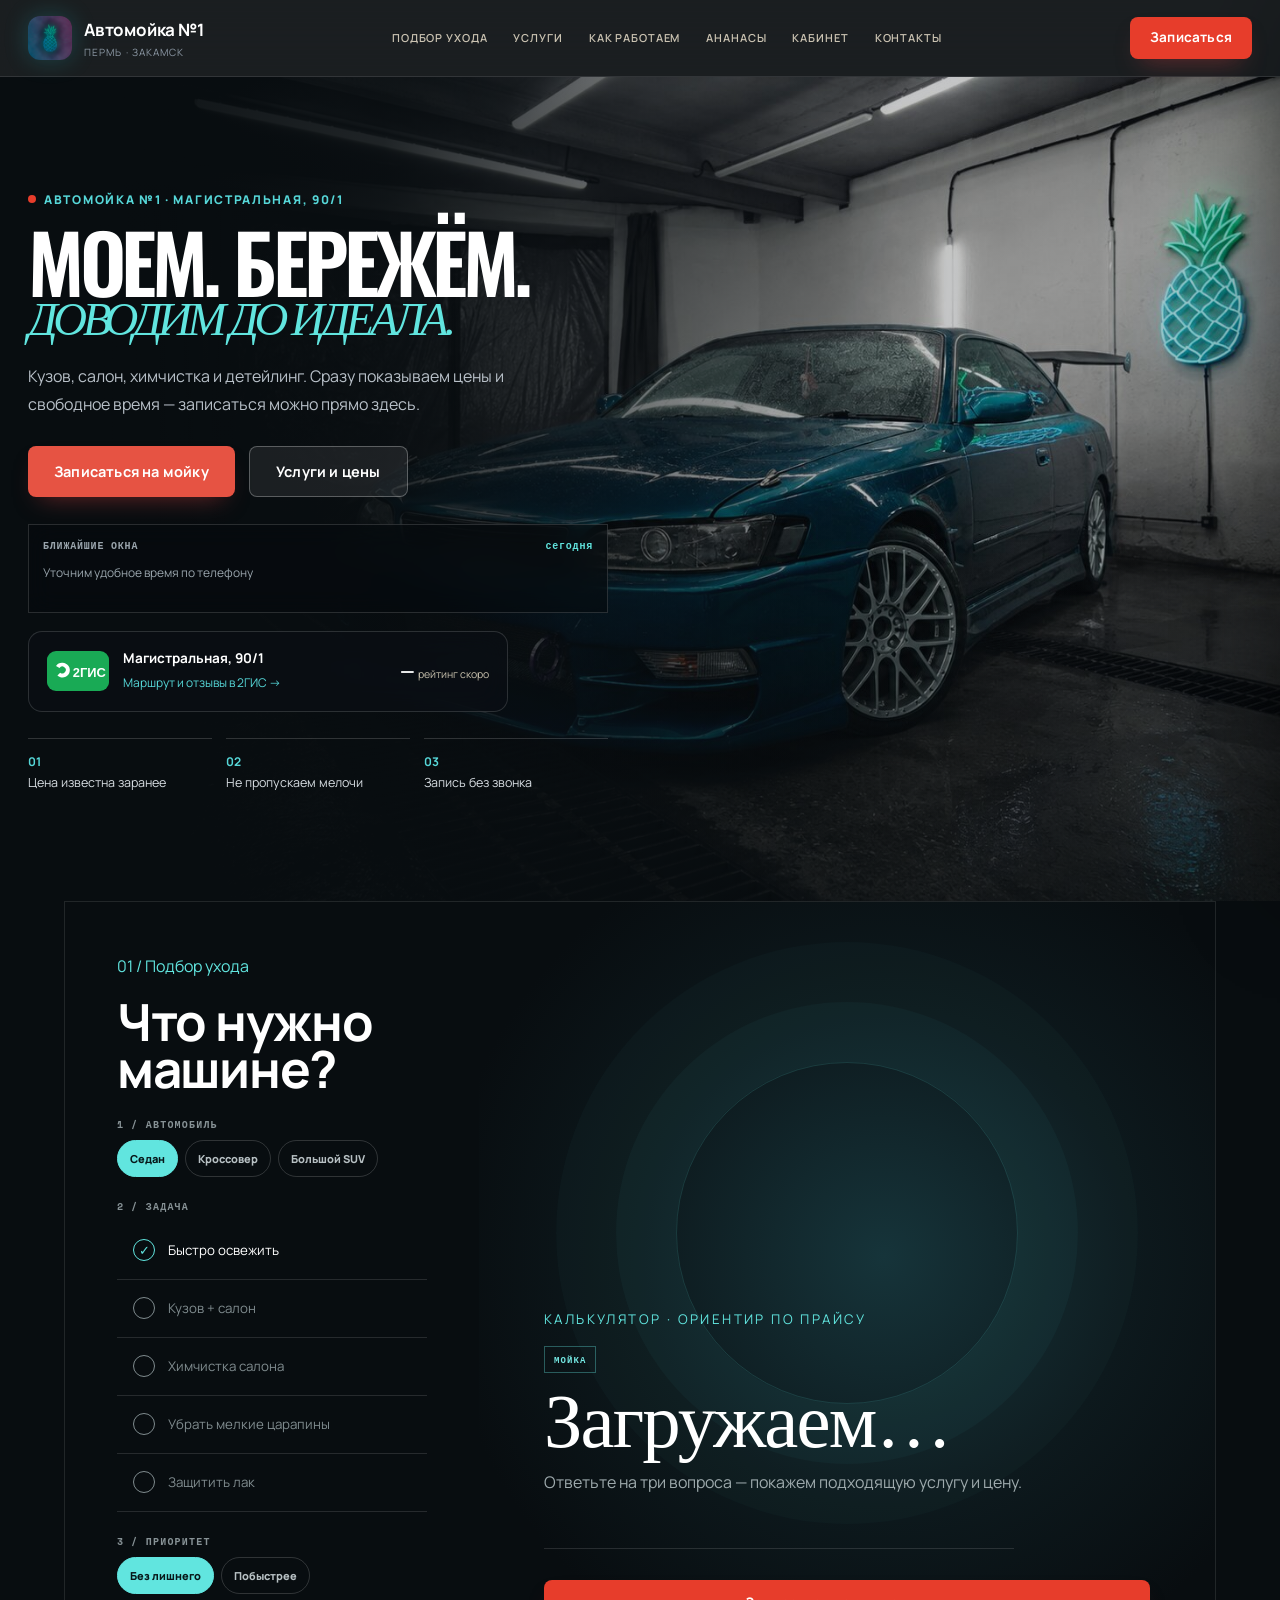
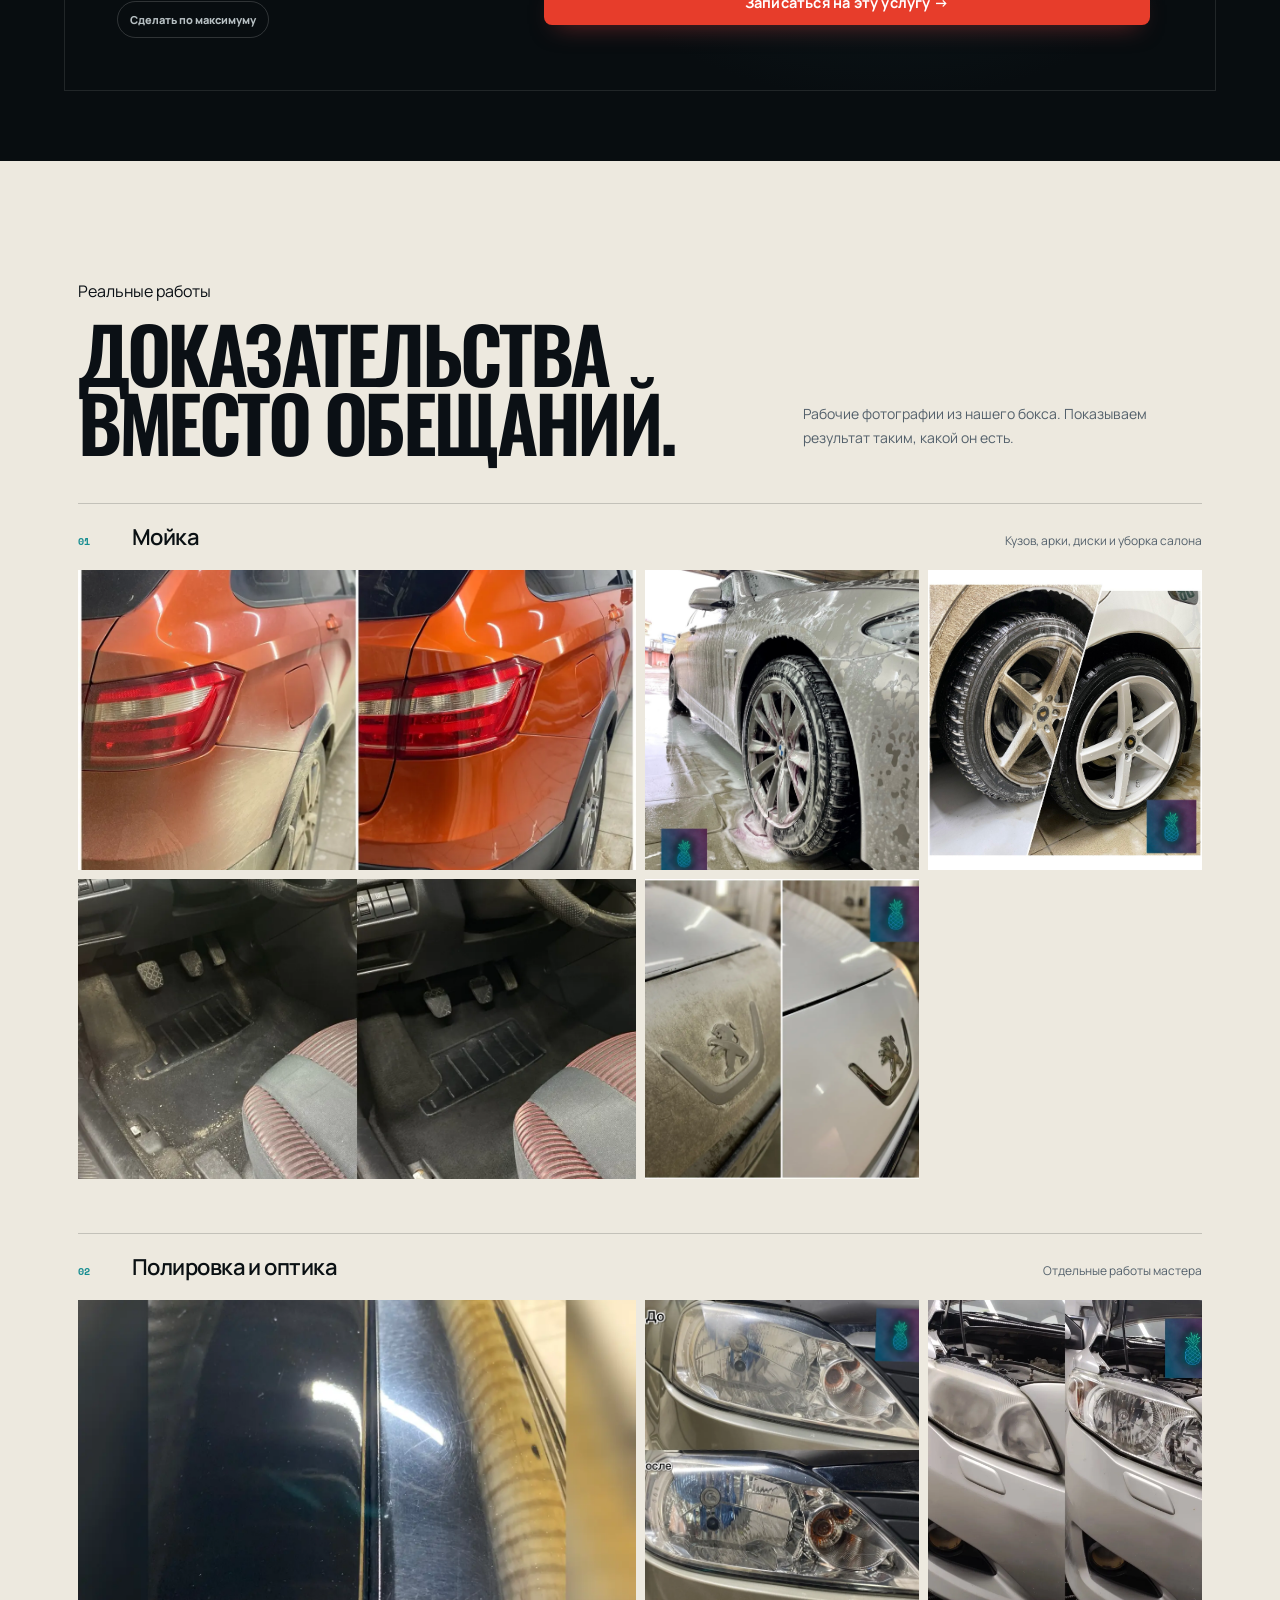
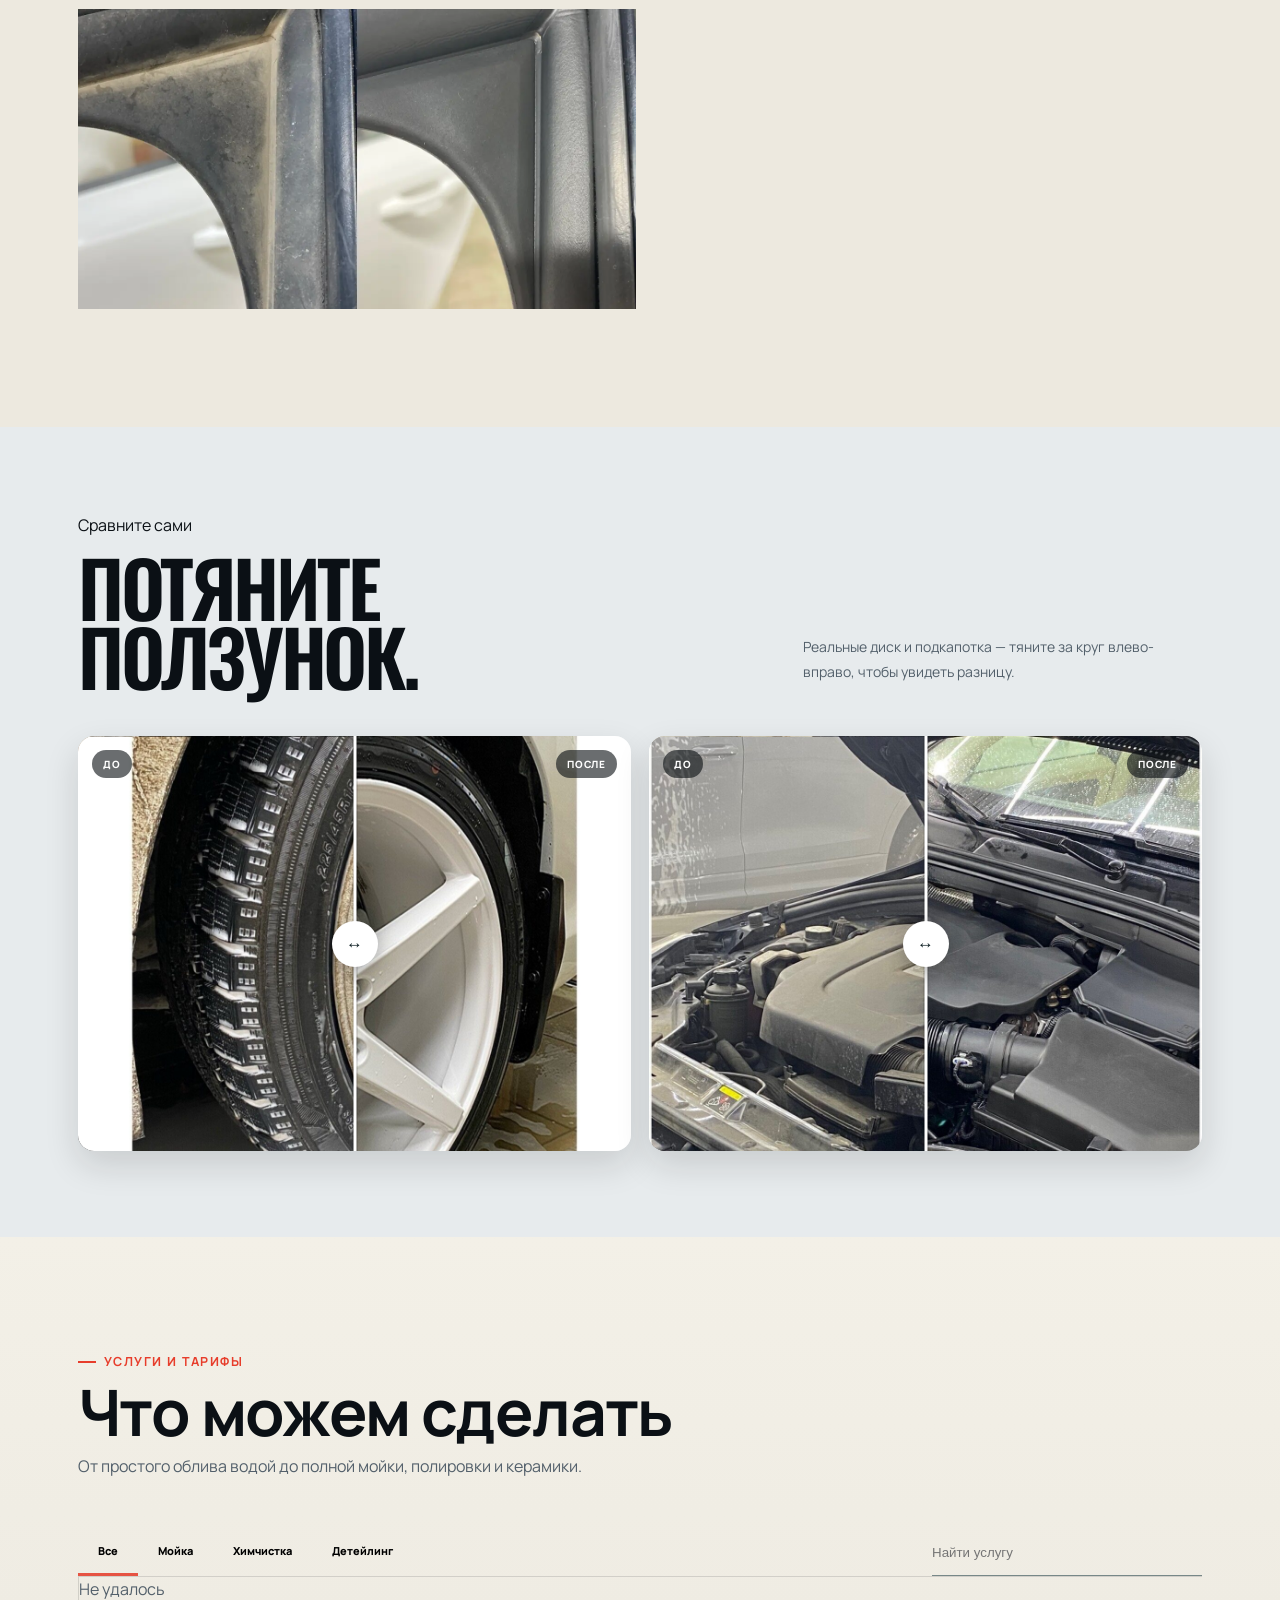
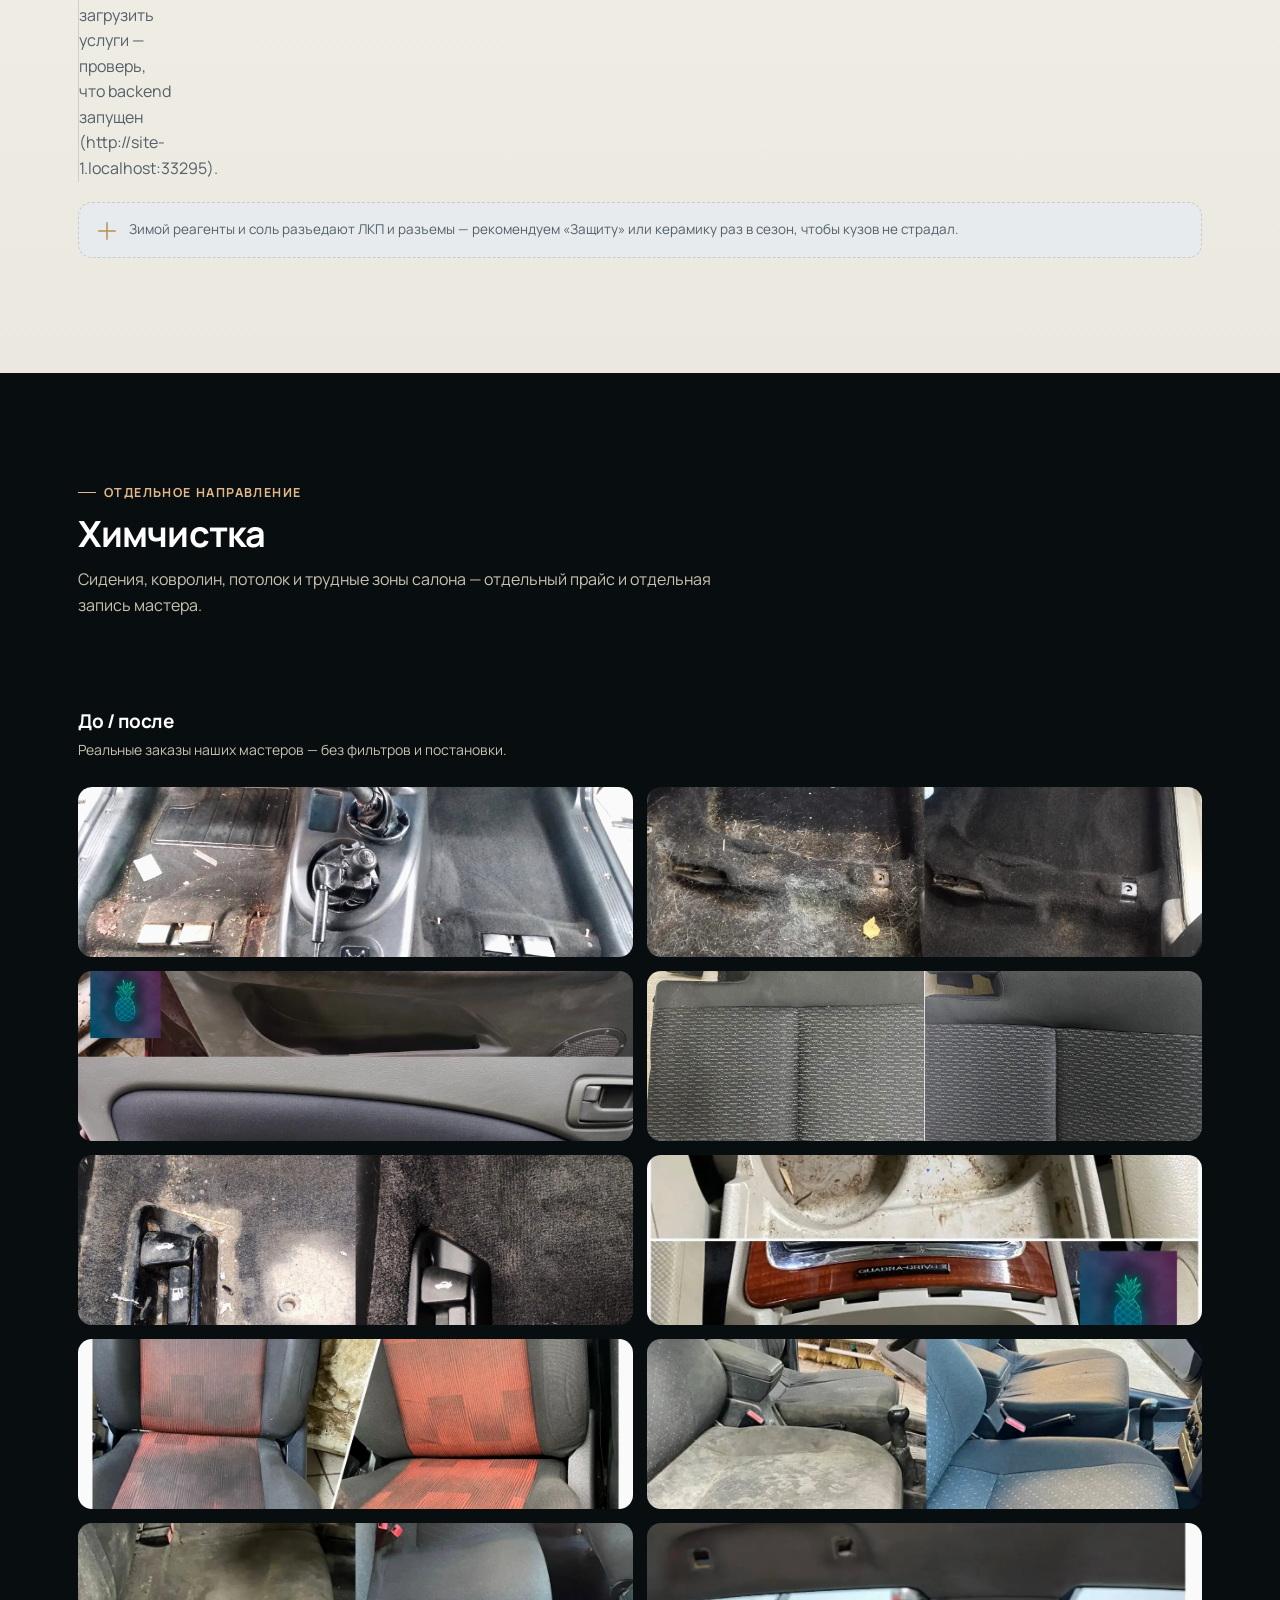
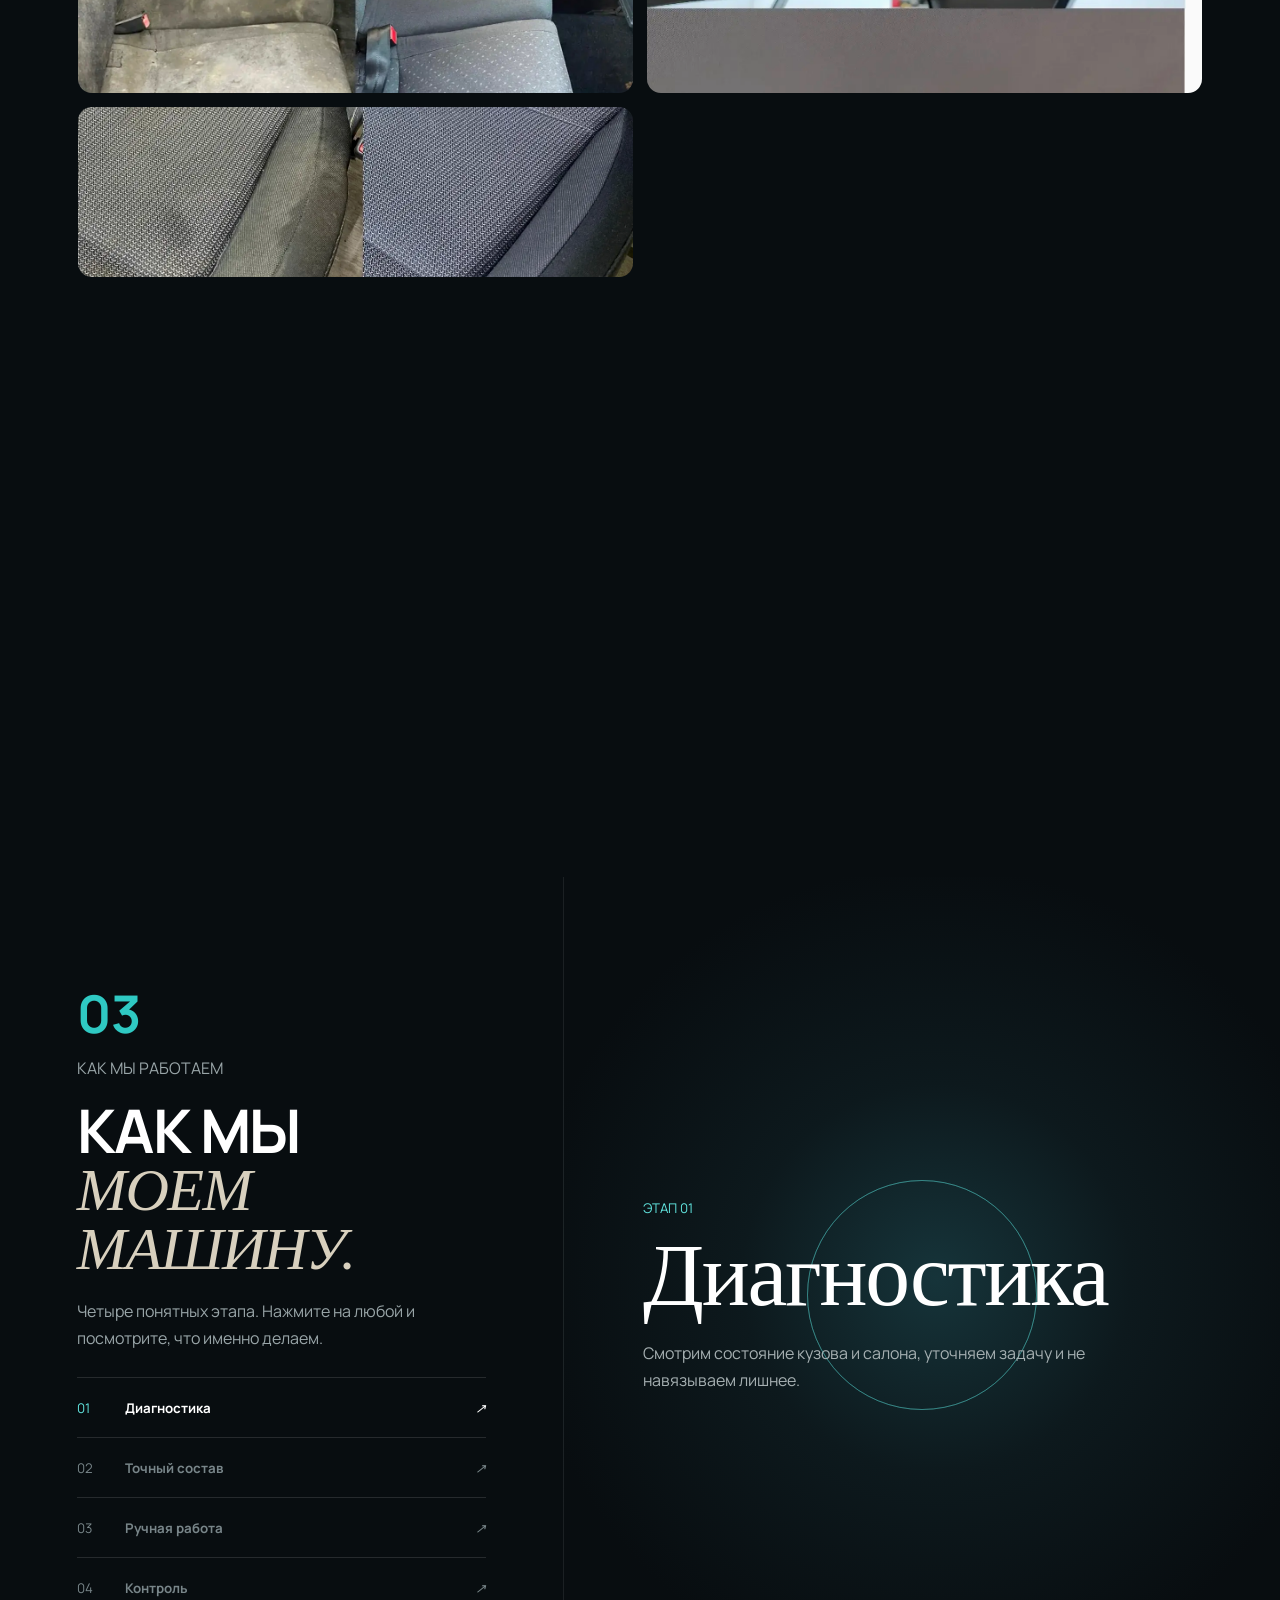
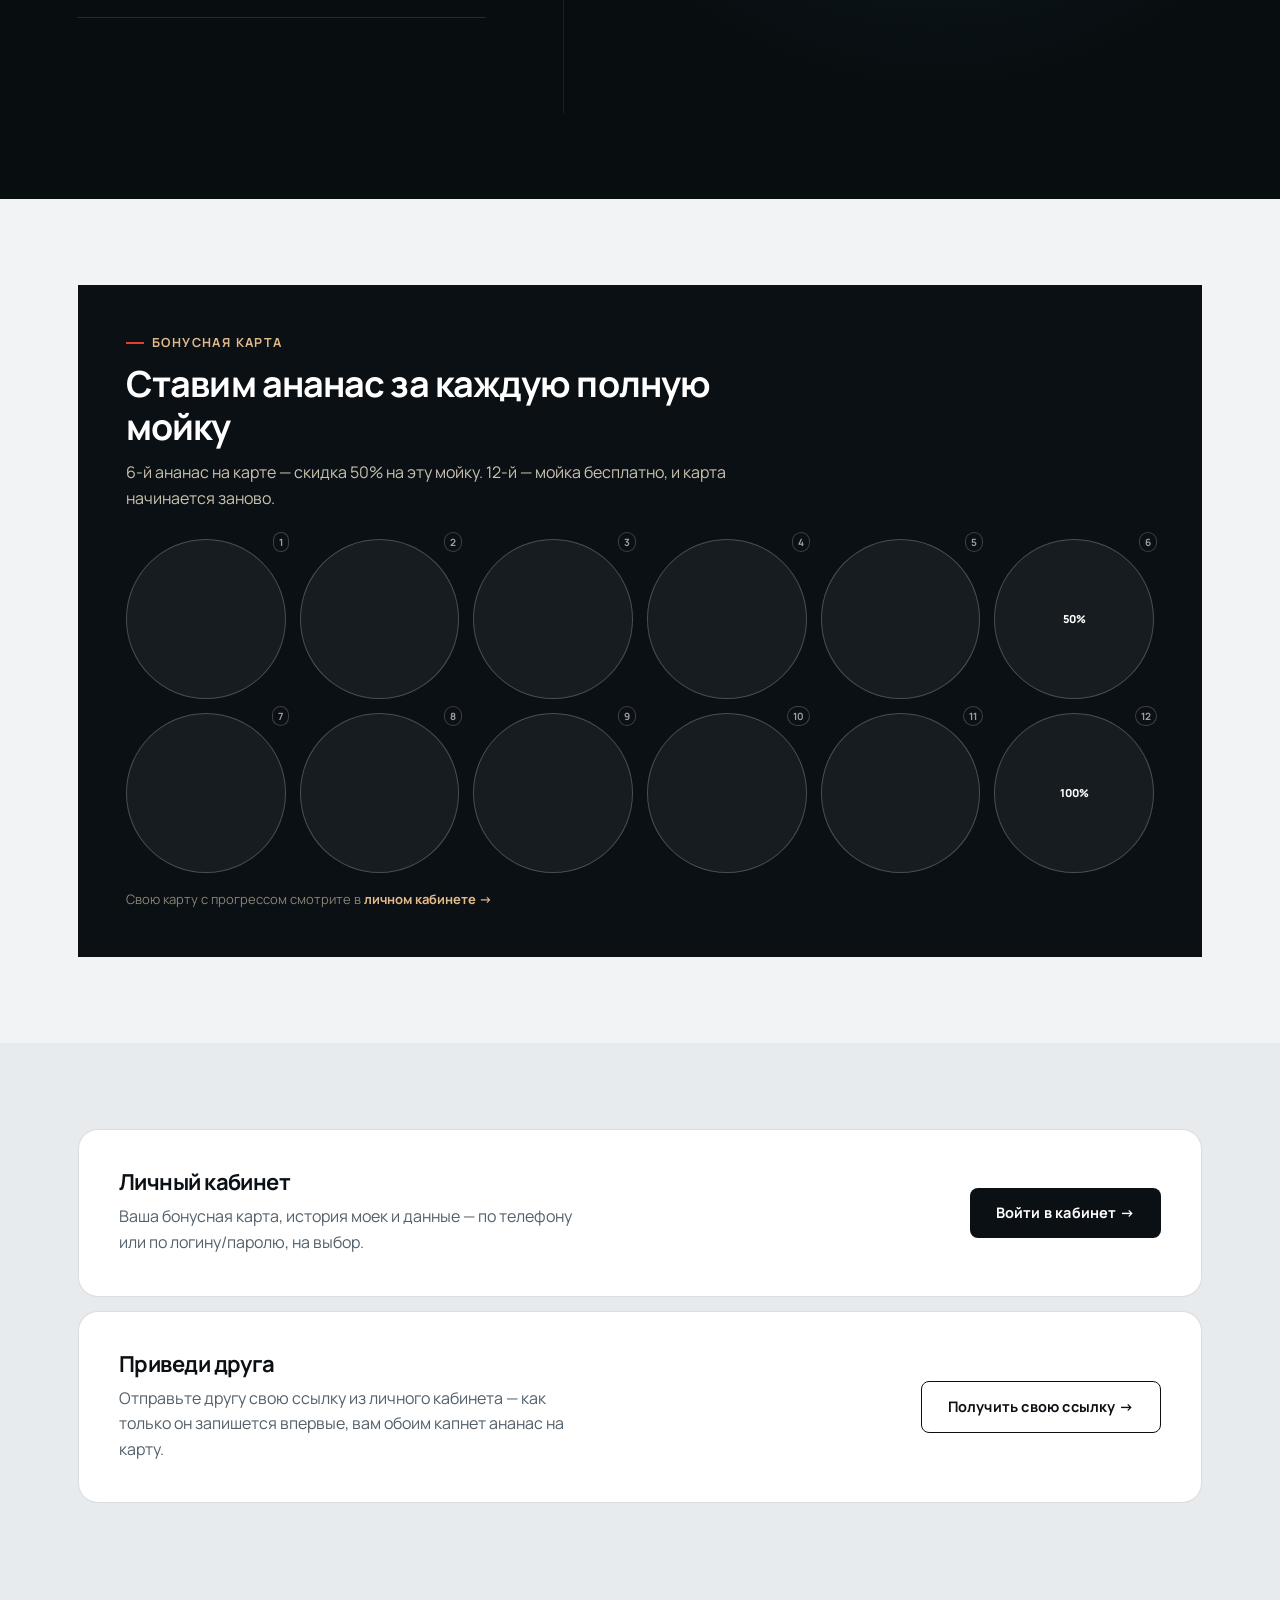
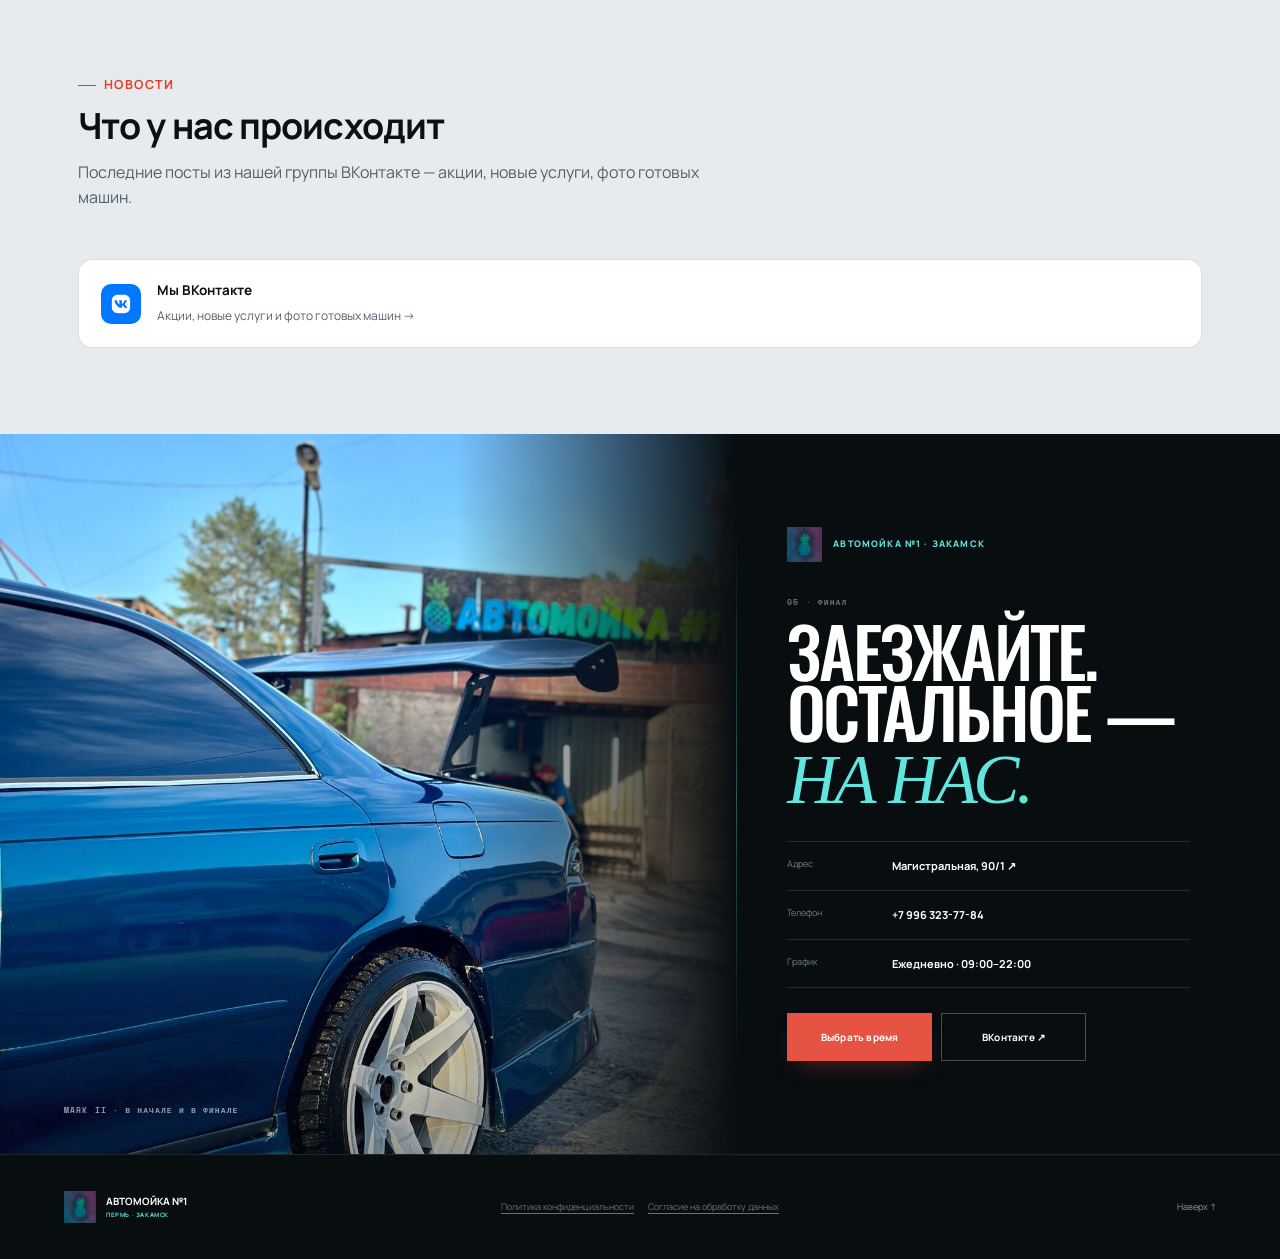
==== commit cfdfe413: "Подключить неиспользуемые качественные фото химчистки/мойки в галереи, удалить битые нулевые файлы, " ====
--- a/frontend/index.html
+++ b/frontend/index.html
@@ -401,6 +401,7 @@
       <figure class="gallery-item work-card"><img src="static/img/gallery/08-foam-bmw.jpg" alt="Мойка кузова активной пеной" loading="lazy"></figure>
       <figure class="gallery-item work-card"><img src="static/img/gallery/06-wheel-before-after.jpg" alt="Диск и колёсная арка до и после мойки" loading="lazy"></figure>
       <figure class="gallery-item work-card work-wide"><img src="static/img/works-v22/05-driver-area.webp" alt="Салон автомобиля до и после уборки" loading="lazy"></figure>
+      <figure class="gallery-item work-card"><img src="static/img/works-v22/02-peugeot.webp" alt="Эмблема и кузов до и после мойки" loading="lazy"></figure>
     </div>
     <div class="works-group-label works-group-label-second reveal"><span>02</span><h3>Полировка и оптика</h3><p>Отдельные работы мастера</p></div>
     <div class="works-grid detail-works-grid reveal">
@@ -490,6 +491,12 @@
       <div class="gallery-item span-2"><img src="static/img/drycleaning/02-door-panel.jpg" alt="Обшивка двери до и после химчистки" loading="lazy" class="photo-grade"></div>
       <div class="gallery-item span-2"><img src="static/img/drycleaning/04-seatback.jpg" alt="Спинка сиденья до и после химчистки" loading="lazy" class="photo-grade"></div>
       <div class="gallery-item span-2"><img src="static/img/drycleaning/05-sill.jpg" alt="Порог и кнопки лючка до и после химчистки" loading="lazy" class="photo-grade"></div>
+      <div class="gallery-item span-2"><img src="static/img/works-v22/09-console.webp" alt="Центральный подлокотник до и после химчистки" loading="lazy" class="photo-grade"></div>
+      <div class="gallery-item span-2"><img src="static/img/works-v22/10-seat-red.webp" alt="Переднее сиденье до и после химчистки" loading="lazy" class="photo-grade"></div>
+      <div class="gallery-item span-2"><img src="static/img/works-v22/11-front-seats.webp" alt="Передние сиденья до и после химчистки" loading="lazy" class="photo-grade"></div>
+      <div class="gallery-item span-2"><img src="static/img/works-v22/12-rear-seat.webp" alt="Заднее сиденье до и после химчистки" loading="lazy" class="photo-grade"></div>
+      <div class="gallery-item span-2"><img src="static/img/works-v22/13-headliner.webp" alt="Потолок салона до и после химчистки" loading="lazy" class="photo-grade"></div>
+      <div class="gallery-item span-2"><img src="static/img/works-v22/07-seat.webp" alt="Тканевое сиденье до и после химчистки" loading="lazy" class="photo-grade"></div>
     </div>
   </div>
 </section>
--- a/frontend/static/css/theme.css
+++ b/frontend/static/css/theme.css
@@ -272,20 +272,29 @@
 
 /* ---------- кастомный курсор-капля (только десктоп, с тонким наведением) ---------- */
 @media (hover:hover) and (pointer:fine){
-  body.custom-cursor-on{cursor:none;}
+  body.custom-cursor-on,body.custom-cursor-on *{cursor:none !important;}
   .custom-cursor{
     --cursor-progress:8%;position:fixed;top:0;left:0;width:24px;height:28px;pointer-events:none;z-index:9998;
-    transform:translate(-50%,-50%);transition:transform .18s var(--ease-soft),opacity .2s ease;
+    will-change:transform;transition:opacity .2s ease;
     opacity:0;filter:drop-shadow(0 3px 7px rgba(0,0,0,.3));
   }
   .custom-cursor.visible{opacity:1;}
+  .cursor-scale-wrap{position:absolute;inset:0;transform:scale(1);transition:transform .16s var(--ease-soft);}
   .cursor-drop-shape{--drop-angle:0deg;--drop-stretch:1;--drop-squash:1;position:absolute;inset:0;transform:rotate(var(--drop-angle)) scaleX(var(--drop-squash)) scaleY(var(--drop-stretch));transform-origin:50% 62%;will-change:transform}
   .custom-cursor svg{position:absolute;inset:0;width:100%;height:100%;fill:rgba(7,15,18,.72);stroke:#67e1dc;stroke-width:1.35;}
   .cursor-drop-fill{position:absolute;z-index:1;inset:2px;background:linear-gradient(to top,#168d91 0,#67e1dc var(--cursor-progress),transparent var(--cursor-progress));clip-path:polygon(50% 0,72% 27%,91% 54%,100% 70%,94% 86%,78% 97%,50% 100%,22% 97%,6% 86%,0 70%,9% 54%,28% 27%);}
-  .custom-cursor.hover-target{transform:translate(-50%,-50%) scale(1.35);}
+  .custom-cursor.hover-target .cursor-scale-wrap{transform:scale(1.35);}
+  .custom-cursor.cursor-card .cursor-scale-wrap{transform:scale(1.55);}
+  .custom-cursor.cursor-cta .cursor-scale-wrap{transform:scale(1.5);}
   .custom-cursor.hover-target:after{content:"";position:absolute;inset:-7px;border:1px solid rgba(103,225,220,.55);border-radius:50%;animation:cursorWaterRing 1.15s ease-out infinite}
-  .custom-cursor.pressed{transform:translate(-50%,-50%) scale(.78)}
-}
+  .custom-cursor.cursor-card:after{inset:-10px;border-color:rgba(103,225,220,.75);animation-duration:1.5s}
+  .custom-cursor.cursor-cta:after{inset:-6px;border-width:2px;border-color:rgba(255,138,101,.8);animation-duration:.85s}
+  .custom-cursor.pressed .cursor-scale-wrap{transform:scale(.78)}
+}
+.cursor-impulse{position:fixed;z-index:9997;width:10px;height:10px;margin:-5px 0 0 -5px;border-radius:50%;pointer-events:none;border:2px solid rgba(255,138,101,.9);box-shadow:0 0 20px rgba(255,138,101,.5);animation:cursorImpulseBurst .5s cubic-bezier(.2,.8,.2,1) forwards}
+@keyframes cursorImpulseBurst{0%{opacity:1;transform:scale(.4)}100%{opacity:0;transform:scale(4.2)}}
+.cursor-trail-drop{position:fixed;z-index:9996;width:4px;height:5px;margin:-2.5px 0 0 -2px;border-radius:50% 50% 60% 40%;background:linear-gradient(180deg,#8be9e4,#168d91);pointer-events:none;opacity:.8;animation:cursorTrailFall .56s ease-in forwards}
+@keyframes cursorTrailFall{0%{opacity:.8;transform:translate(0,0) scale(1)}100%{opacity:0;transform:translate(var(--tx,0px),var(--ty,14px)) scale(.25)}}
 
 @keyframes cursorWaterRing{0%{transform:scale(.65);opacity:0}30%{opacity:1}100%{transform:scale(1.35);opacity:0}}
 .water-click-ripple{position:fixed;z-index:9997;width:12px;height:12px;border:1px solid rgba(103,225,220,.8);border-radius:50%;pointer-events:none;transform:translate(-50%,-50%);animation:waterClickRipple .62s ease-out forwards}
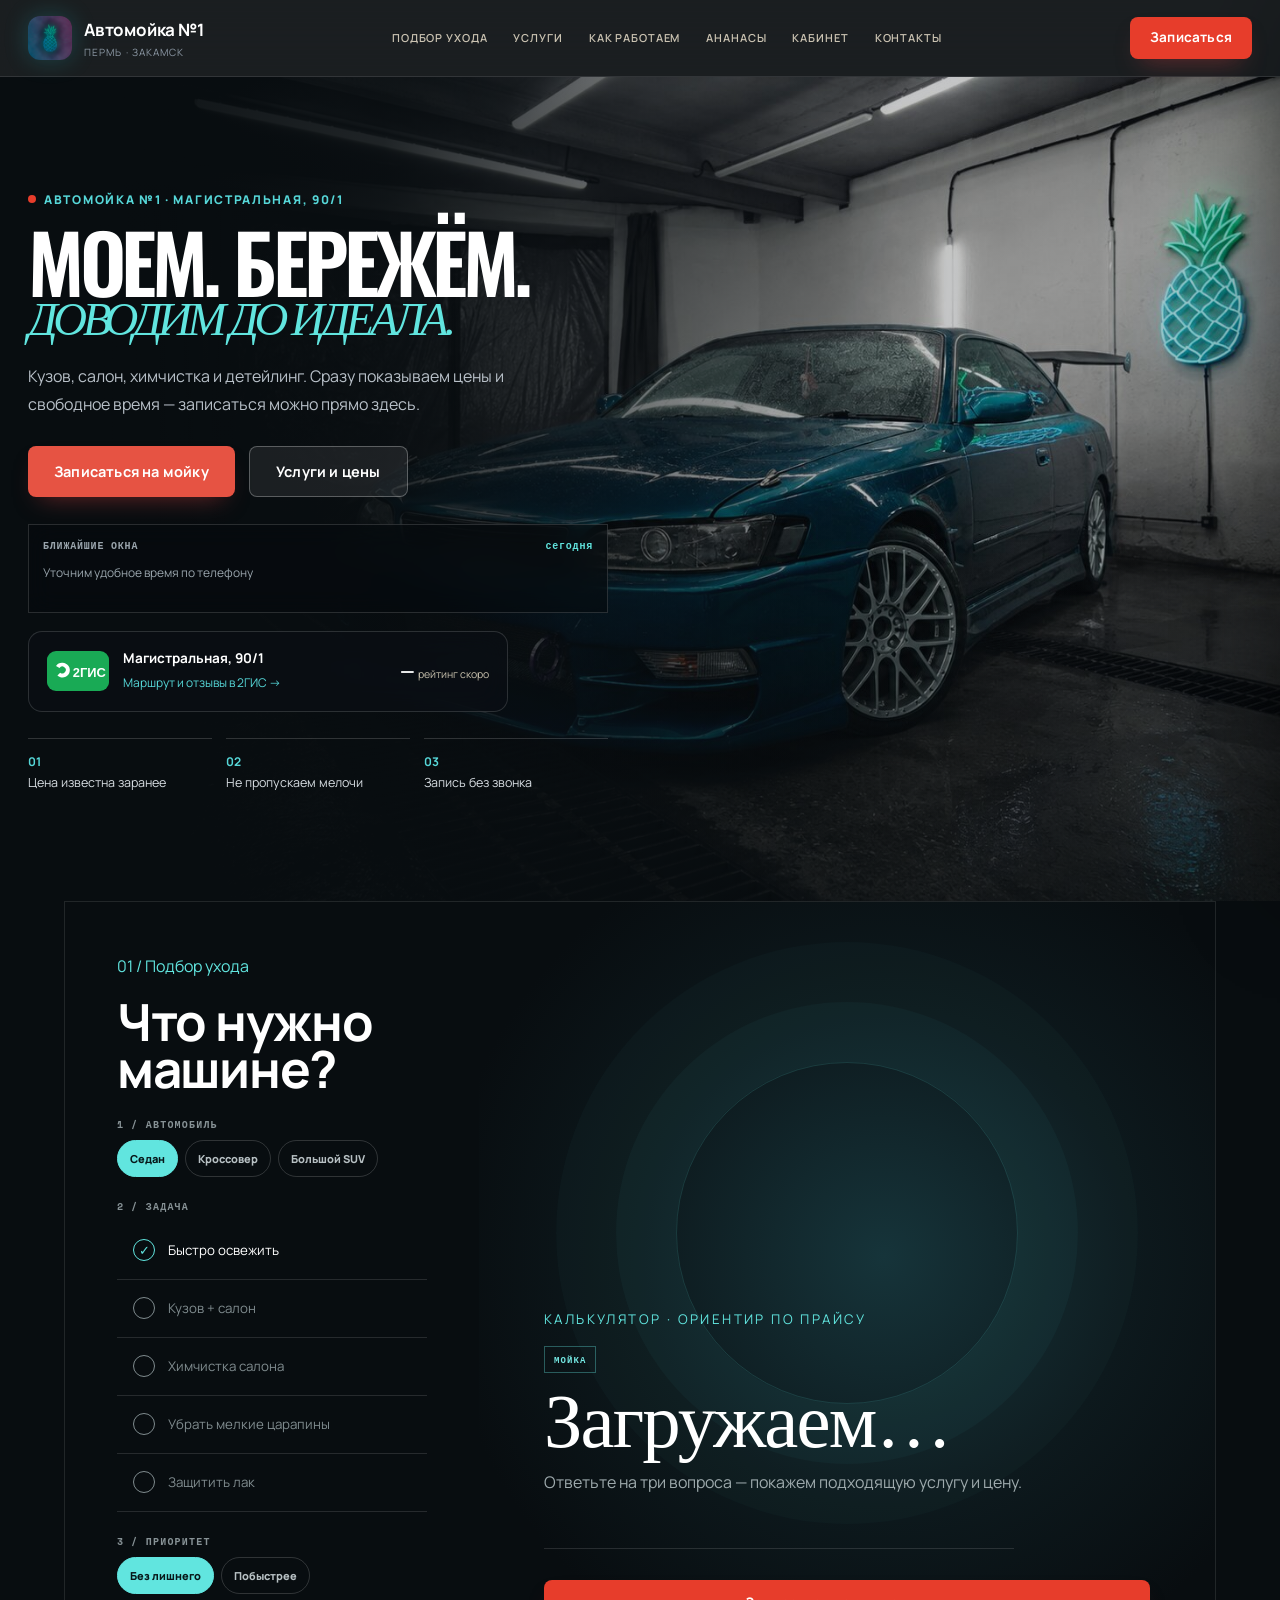
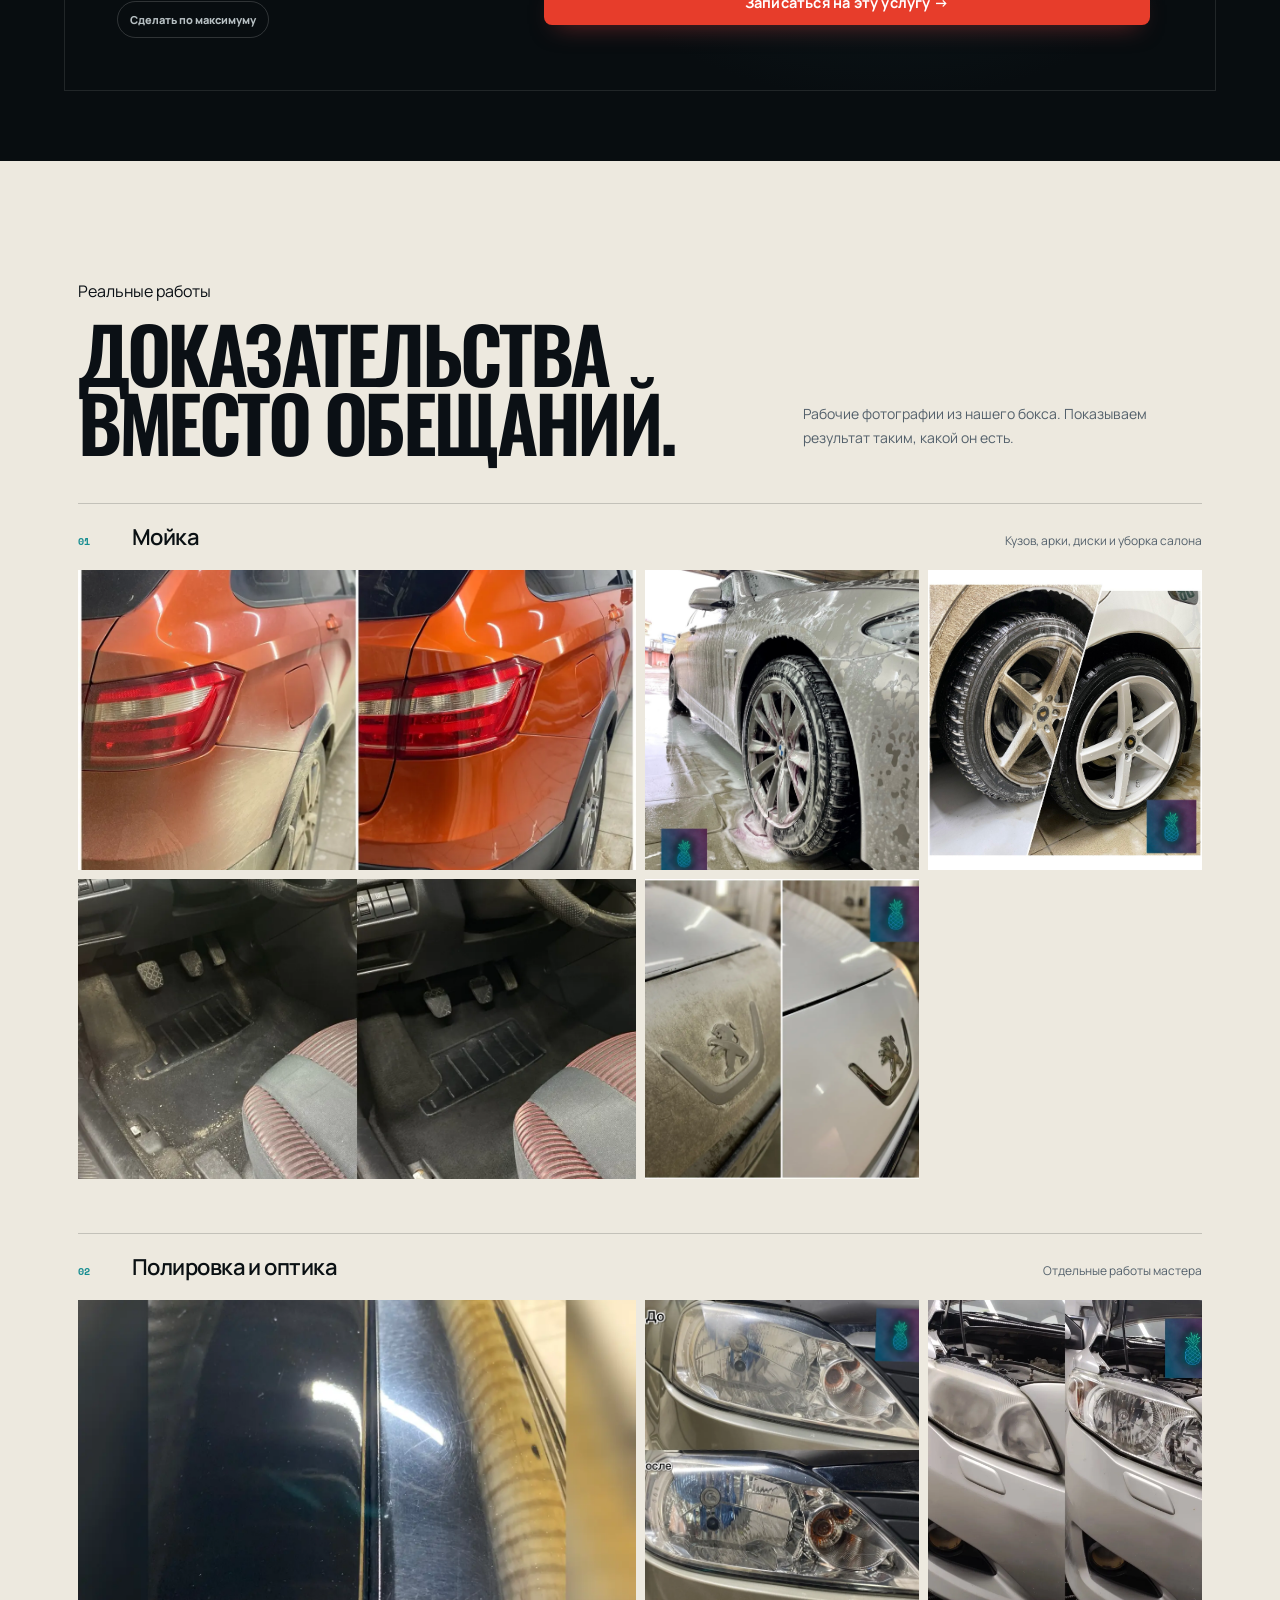
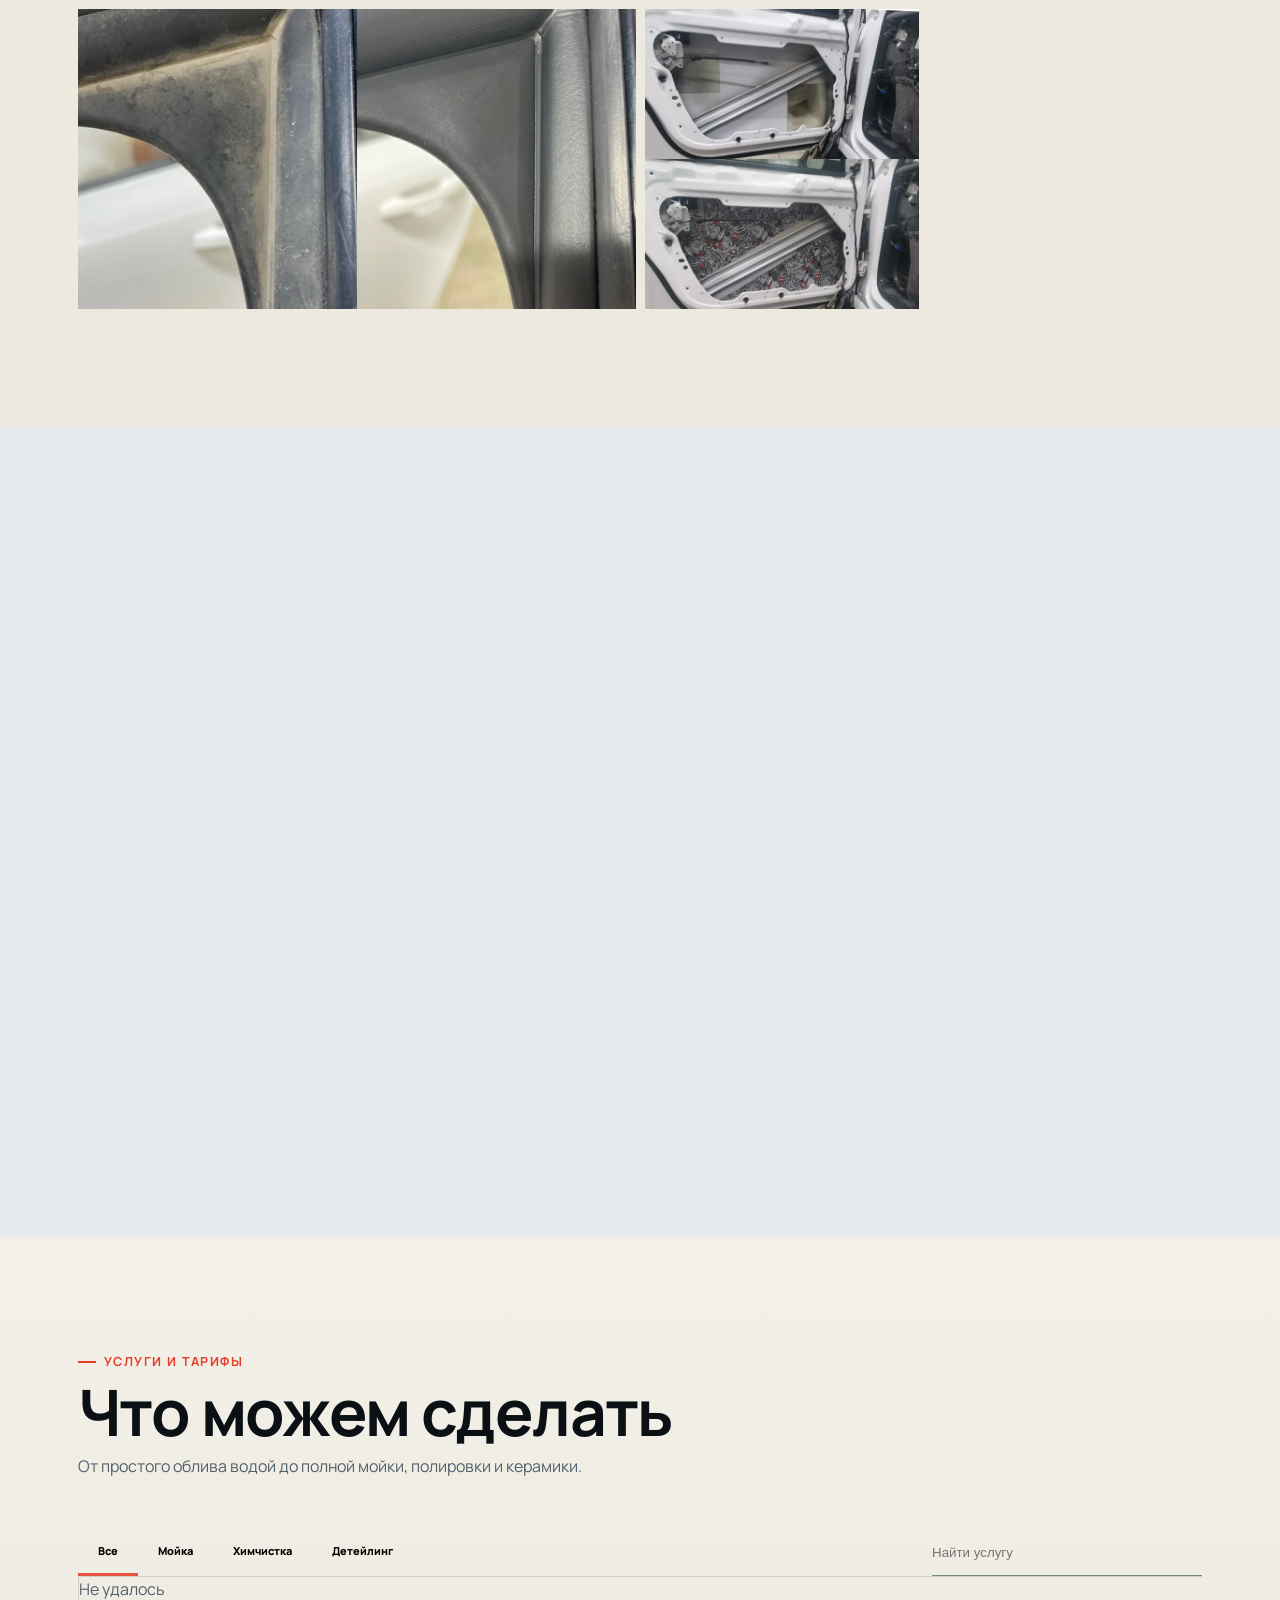
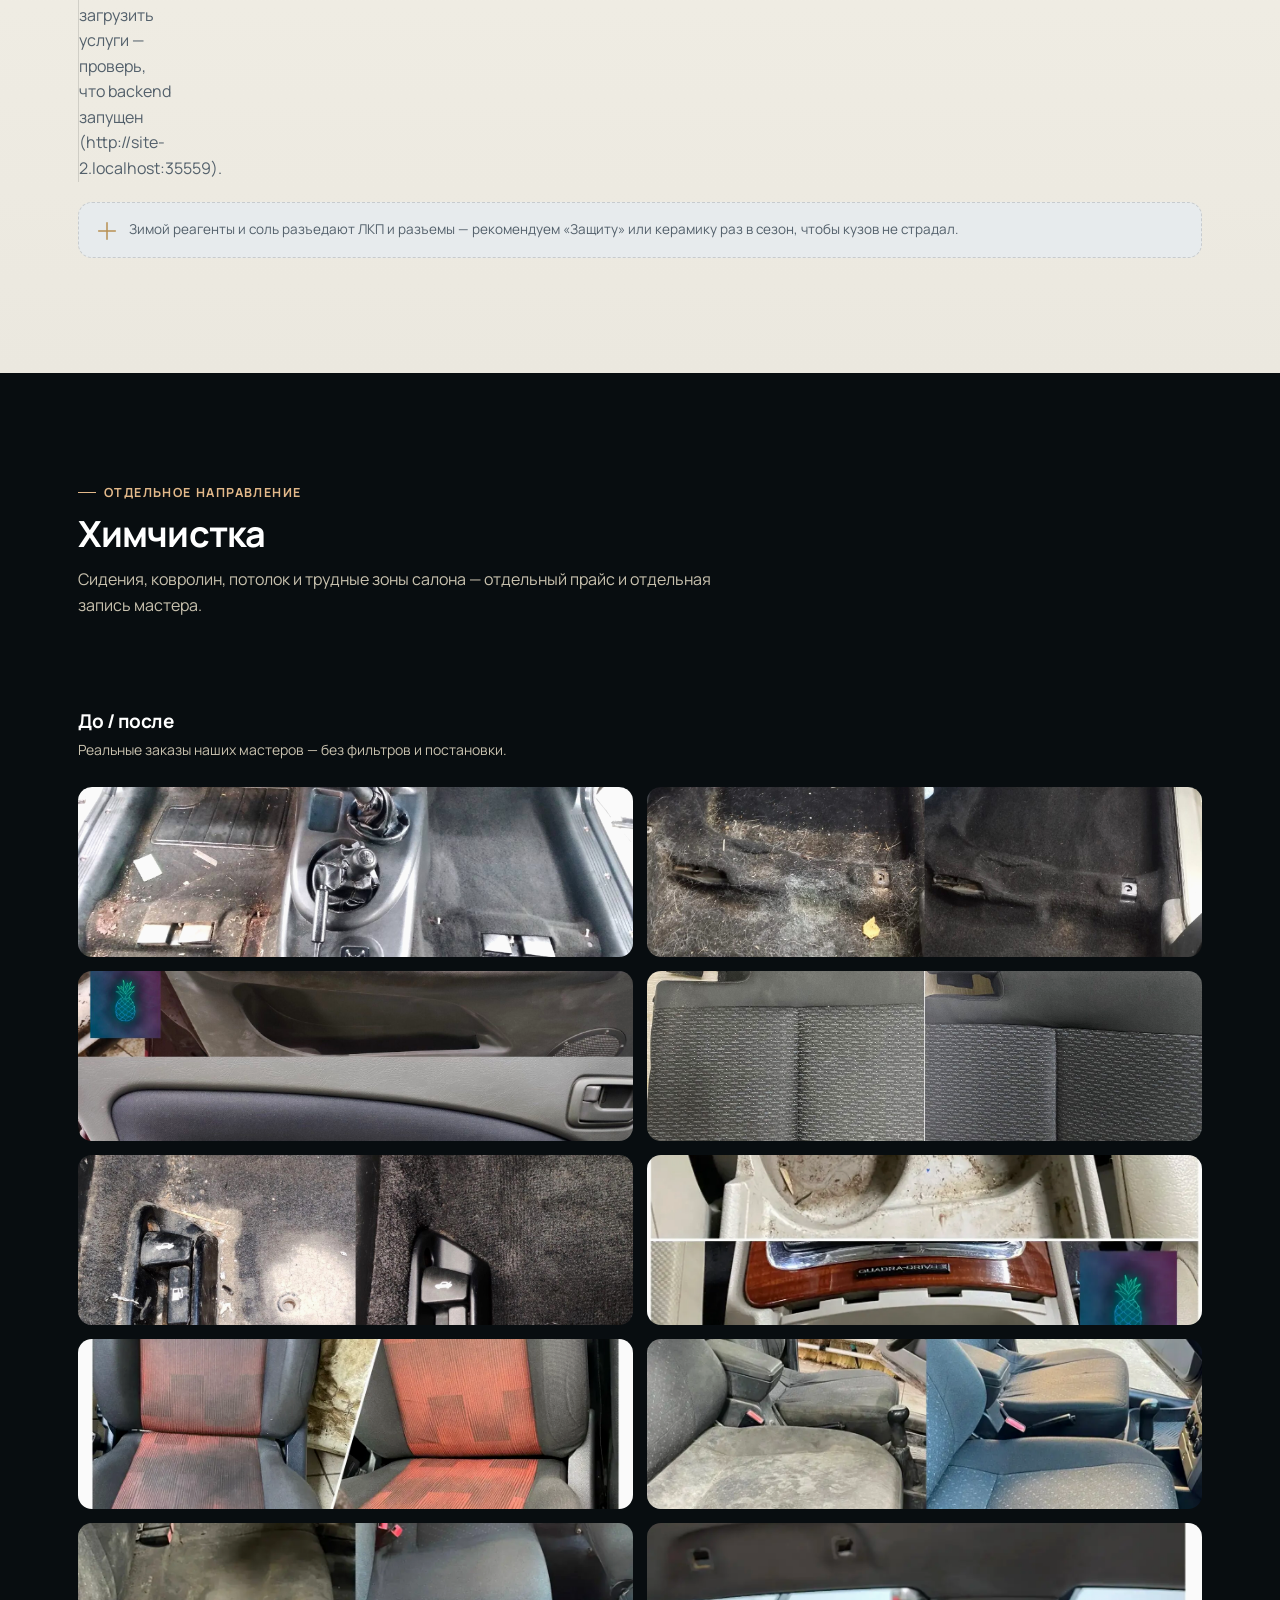
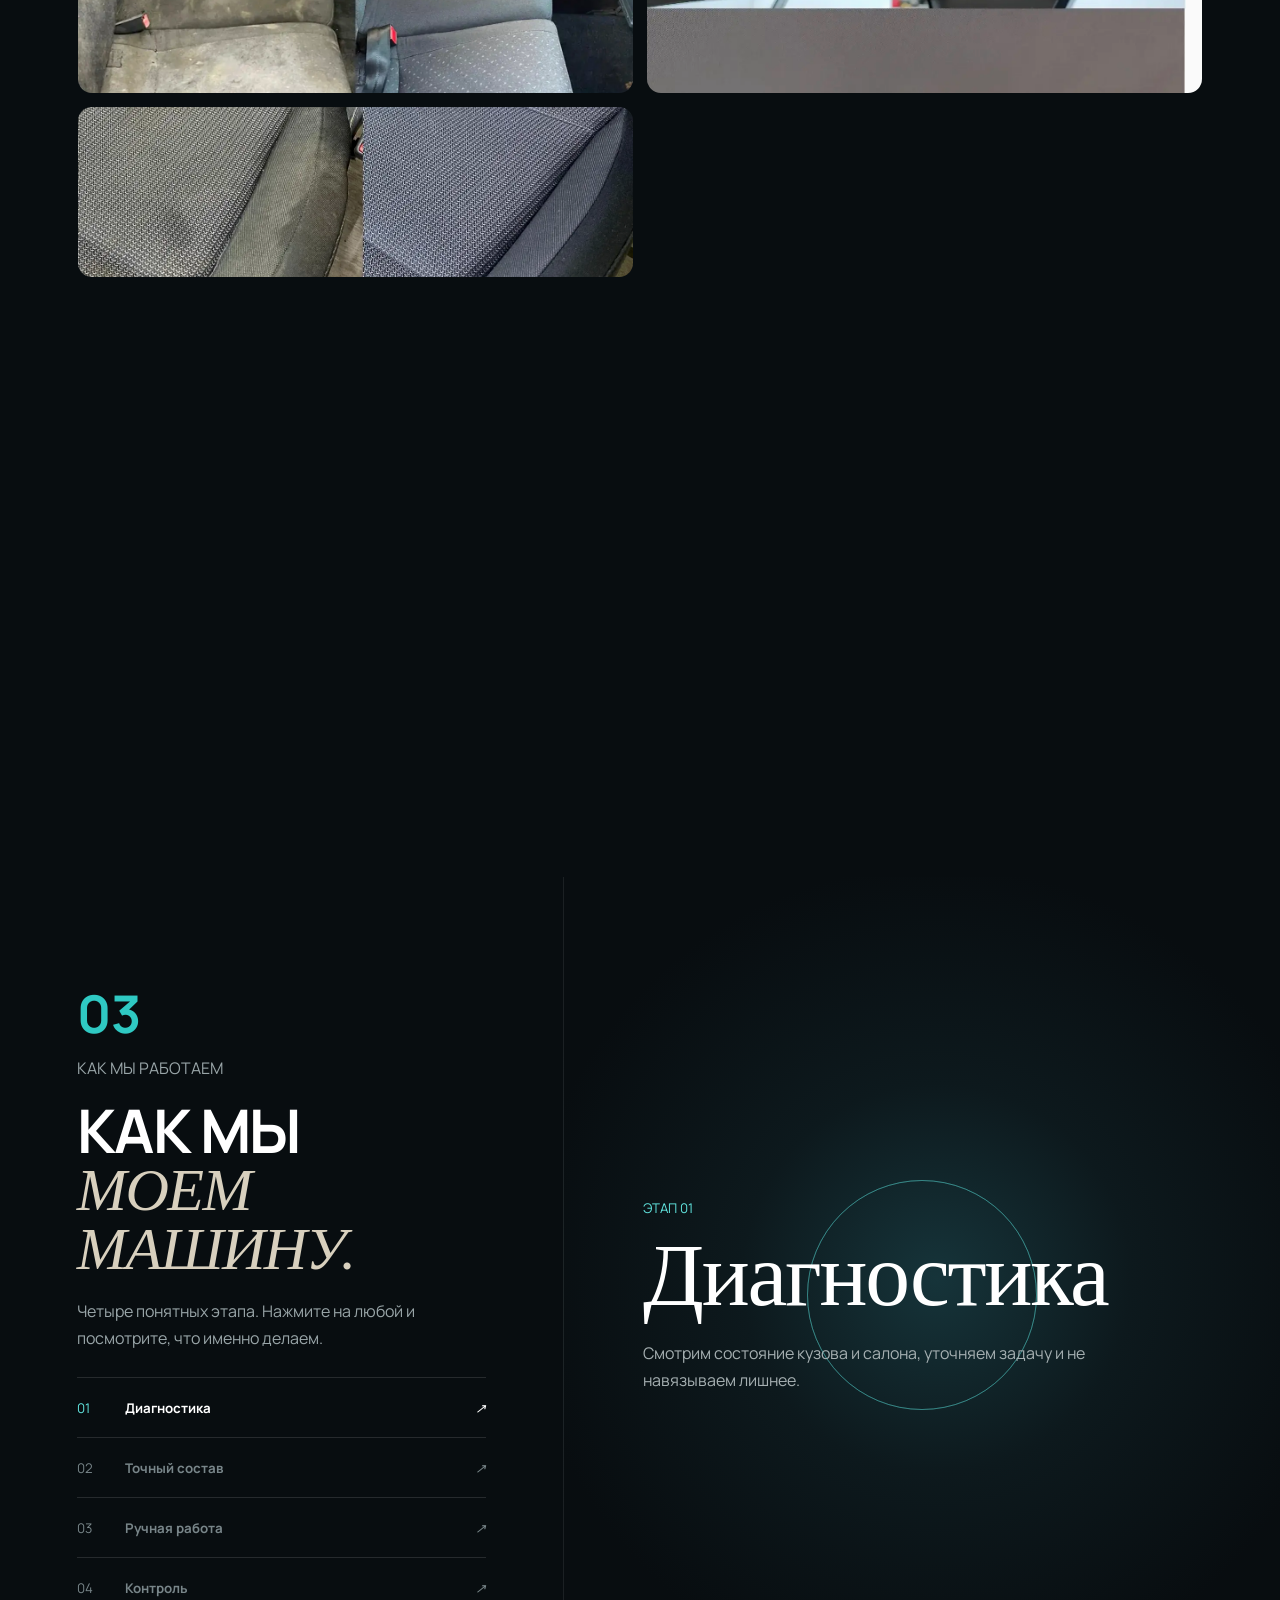
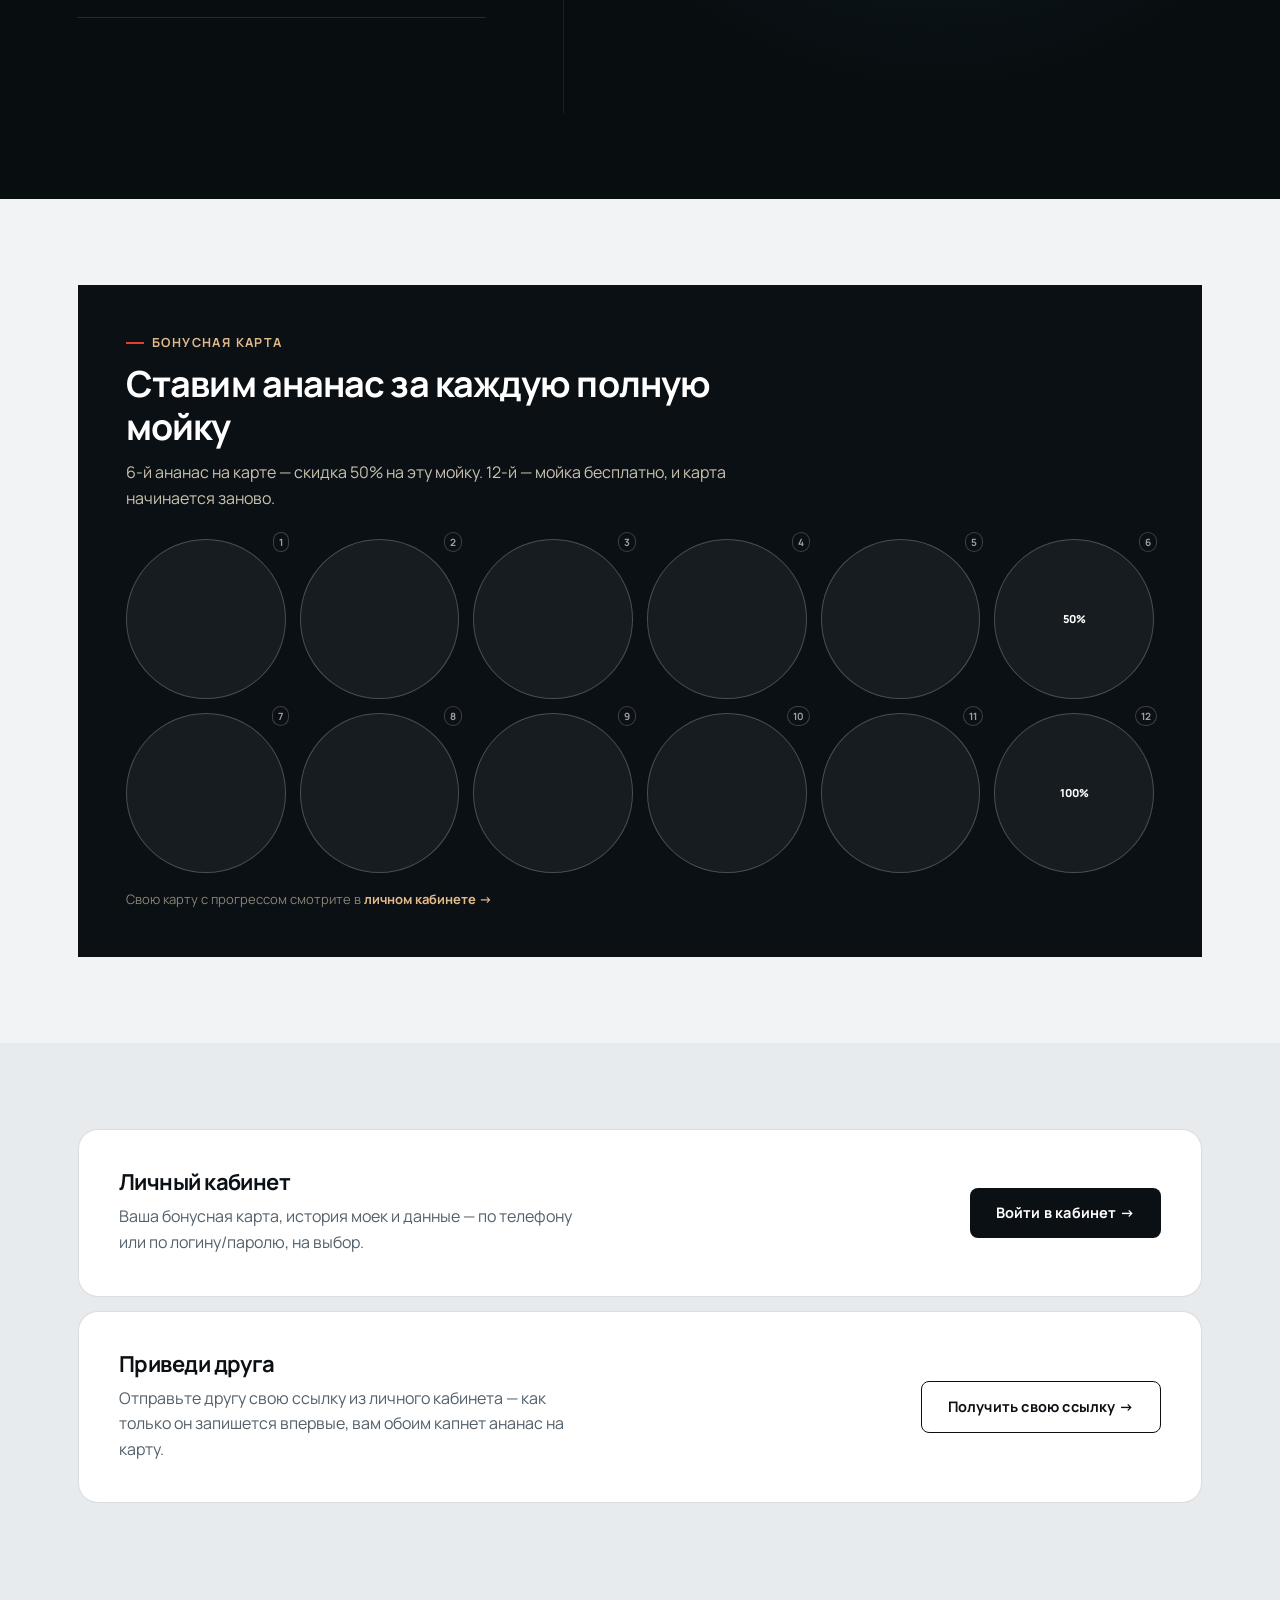
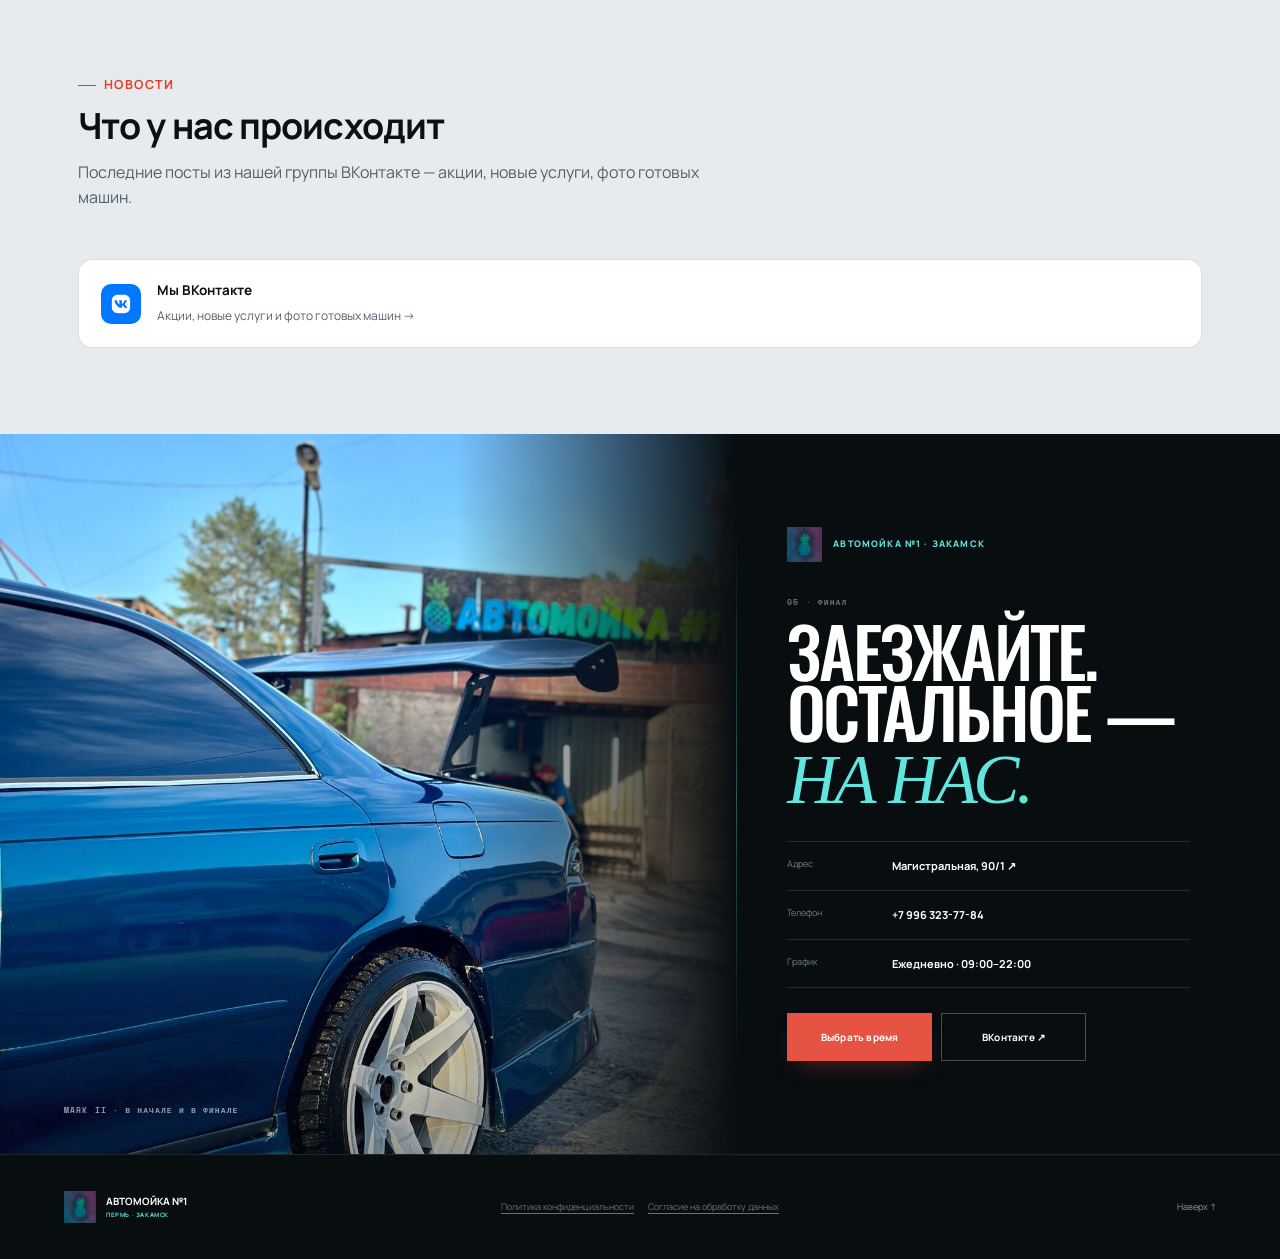
==== commit 530b6a86: "Добавить услугу «Шумоизоляция и замена штатной акустики» с договорной ценой; исправить seed.py (не п" ====
--- a/frontend/index.html
+++ b/frontend/index.html
@@ -409,6 +409,7 @@
       <figure class="gallery-item work-card"><img src="static/img/works-v22/03-headlight.webp" alt="Полировка автомобильной фары до и после" loading="lazy"></figure>
       <figure class="gallery-item work-card"><img src="static/img/works-v22/15-headlight-restoration.webp" alt="Восстановление прозрачности фары" loading="lazy"></figure>
       <figure class="gallery-item work-card work-wide"><img src="static/img/works-v22/04-trim.webp" alt="Восстановление внешнего пластика автомобиля" loading="lazy"></figure>
+      <figure class="gallery-item work-card"><img src="static/img/works-v22/16-soundproofing.webp" alt="Шумоизоляция двери до и после" loading="lazy"></figure>
     </div>
   </div>
 </section>
@@ -659,9 +660,11 @@
   function serviceCard(s, iconPath) {
     priceCounter += 1;
     const priceId = 'price-' + priceCounter;
-    const price = s.price_to
-      ? `${Math.round(s.price_from).toLocaleString('ru-RU')}–${Math.round(s.price_to).toLocaleString('ru-RU')} ₽`
-      : `от ${Math.round(s.price_from).toLocaleString('ru-RU')} ₽`;
+    const price = s.price_negotiable
+      ? 'Цена договорная'
+      : (s.price_to
+        ? `${Math.round(s.price_from).toLocaleString('ru-RU')}–${Math.round(s.price_to).toLocaleString('ru-RU')} ₽`
+        : `от ${Math.round(s.price_from).toLocaleString('ru-RU')} ₽`);
     return `<div class="service-card ${s.counts_towards_loyalty ? 'featured' : ''}" data-service-id="${s.id}" data-group="${s._group}" data-search="${escapeHtml((s.name + ' ' + (s.description || '')).toLowerCase())}">
       <div class="service-icon"><svg viewBox="0 0 24 24" fill="none" stroke="currentColor" stroke-width="1.8" stroke-linecap="round">${iconPath}</svg></div>
       ${s.counts_towards_loyalty ? '<span class="loyalty-mark">+ АНАНАС</span>' : ''}
@@ -703,7 +706,7 @@
       washGrid.innerHTML = wash.map((s,i)=>serviceCard(s, icons[i % icons.length])).join('');
       dryGrid.innerHTML = dry.map((s,i)=>serviceCard(s, icons[i % icons.length])).join('');
       detailingGrid.innerHTML = detailing.map((s,i)=>serviceCard(s, icons[i % icons.length])).join('');
-      document.getElementById('serviceSelect').innerHTML = allPublicServices.map(s => `<option value="${s.id}">${escapeHtml(s.name)} — ${s.price_to ? Math.round(s.price_from) + '–' + Math.round(s.price_to) : 'от ' + Math.round(s.price_from)} ₽</option>`).join('');
+      document.getElementById('serviceSelect').innerHTML = allPublicServices.map(s => `<option value="${s.id}">${escapeHtml(s.name)} — ${s.price_negotiable ? 'цена договорная' : (s.price_to ? Math.round(s.price_from) + '–' + Math.round(s.price_to) + ' ₽' : 'от ' + Math.round(s.price_from) + ' ₽')}</option>`).join('');
       renderGoalRecommendation('quick');
     } catch (e) {
       document.getElementById('washGrid').innerHTML = '<p style="color:var(--ink-soft);">Не удалось загрузить услуги — проверь, что backend запущен (' + API_BASE + ').</p>';
@@ -713,6 +716,7 @@
   }
 
   function formatServicePrice(service) {
+    if (service.price_negotiable) return 'Цена договорная';
     return service.price_to
       ? `${Math.round(service.price_from).toLocaleString('ru-RU')}–${Math.round(service.price_to).toLocaleString('ru-RU')} ₽`
       : `от ${Math.round(service.price_from).toLocaleString('ru-RU')} ₽`;
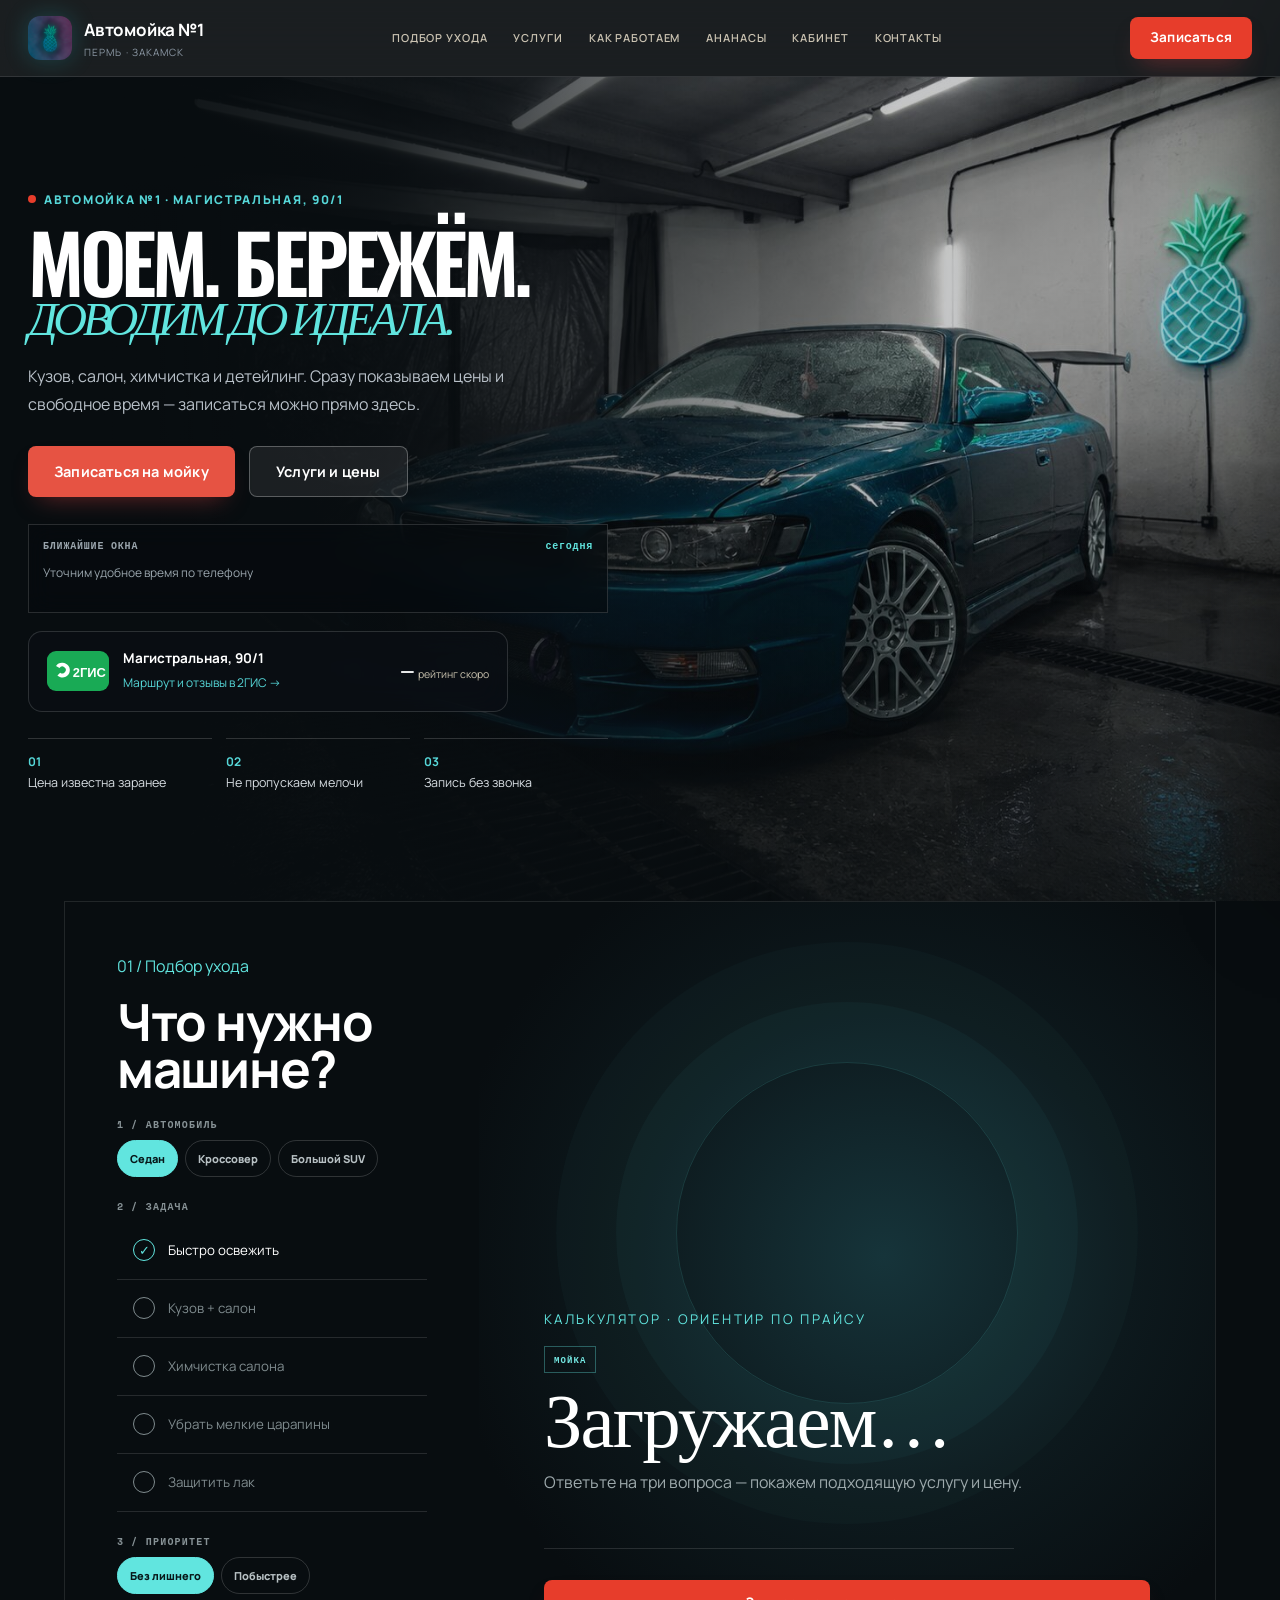
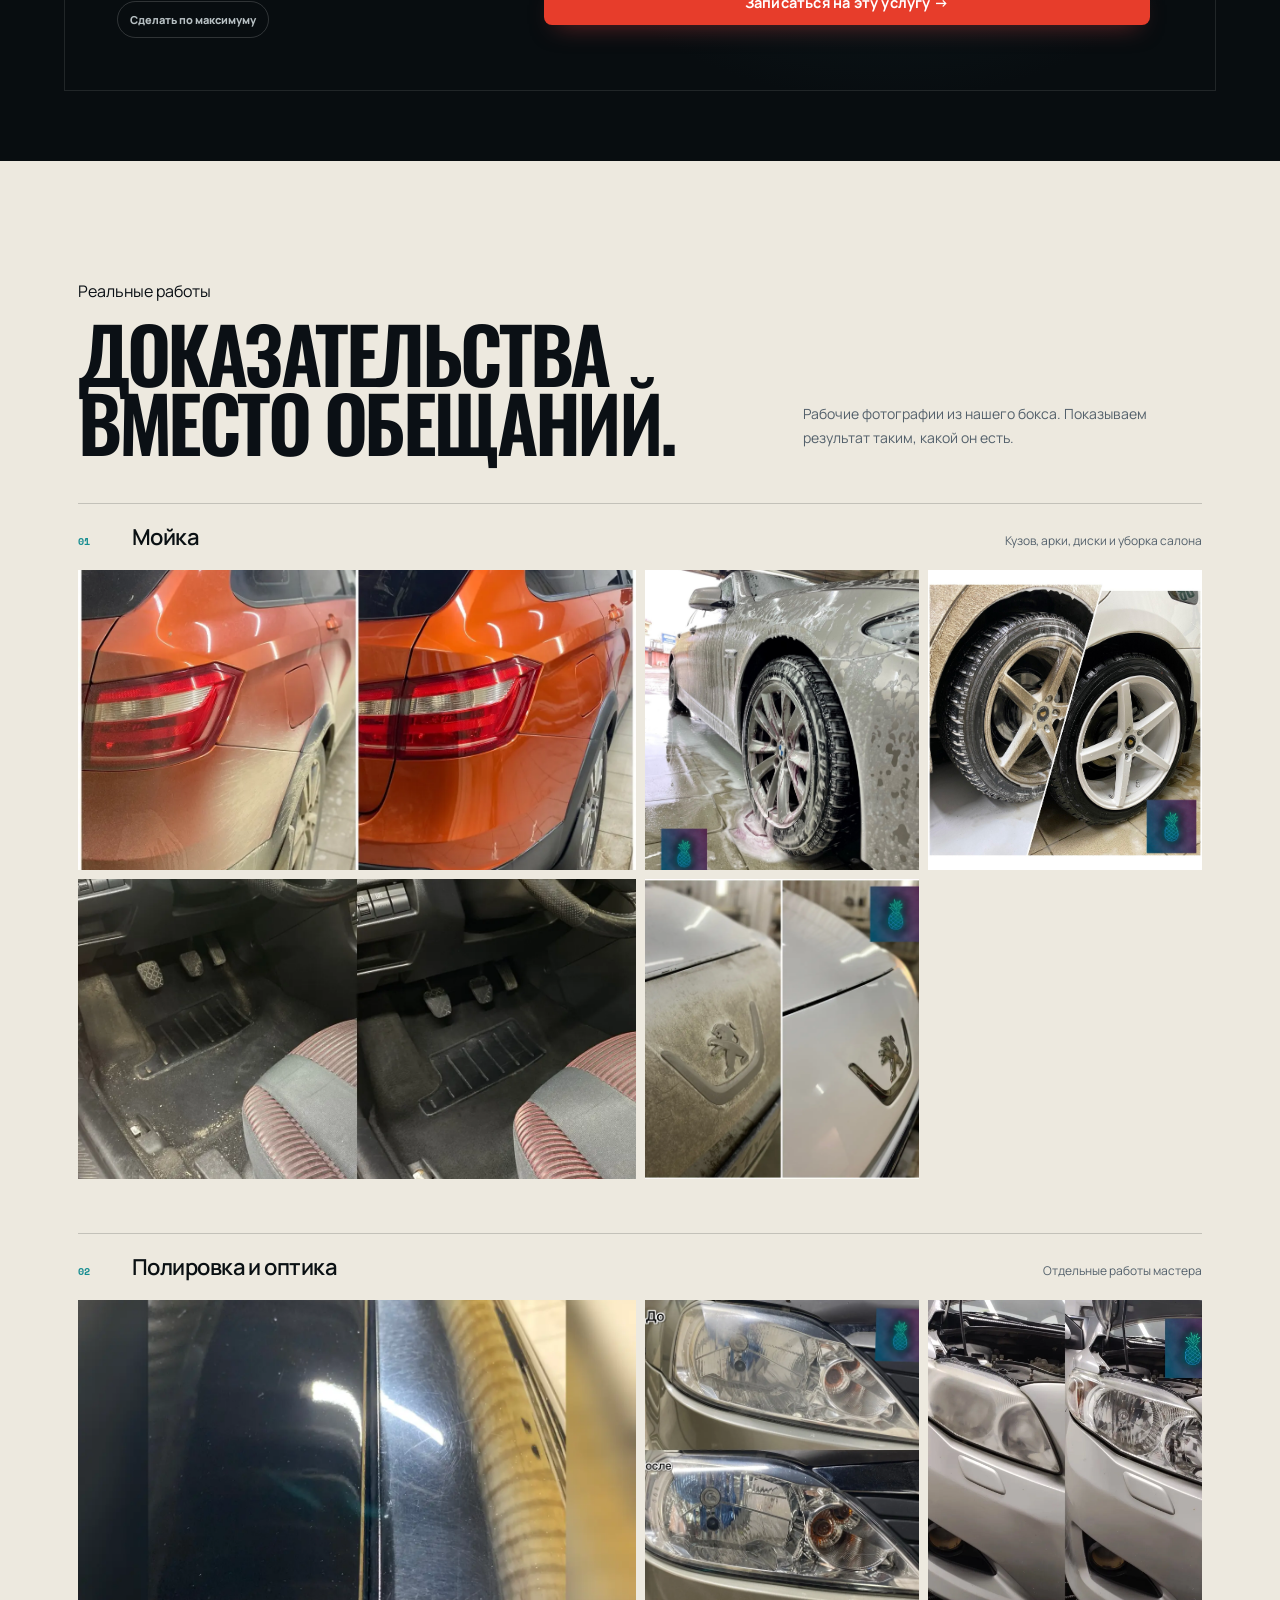
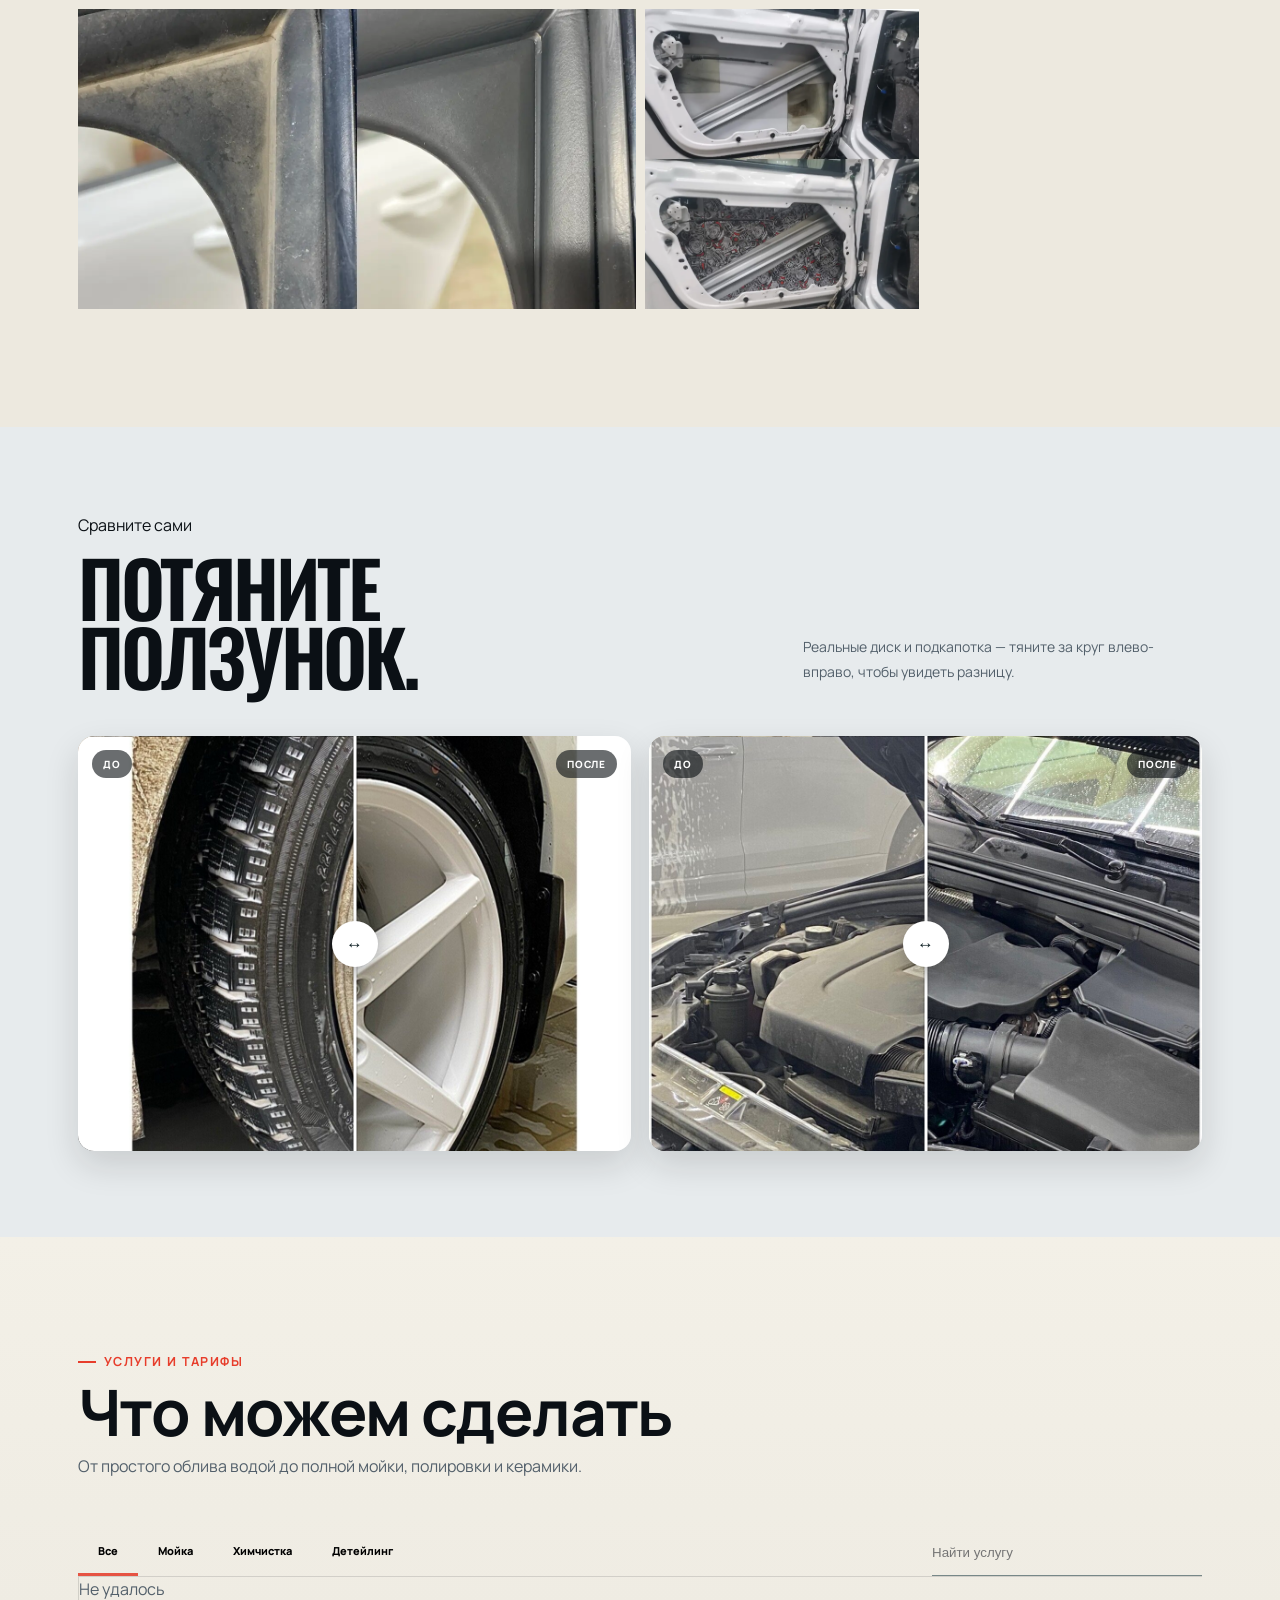
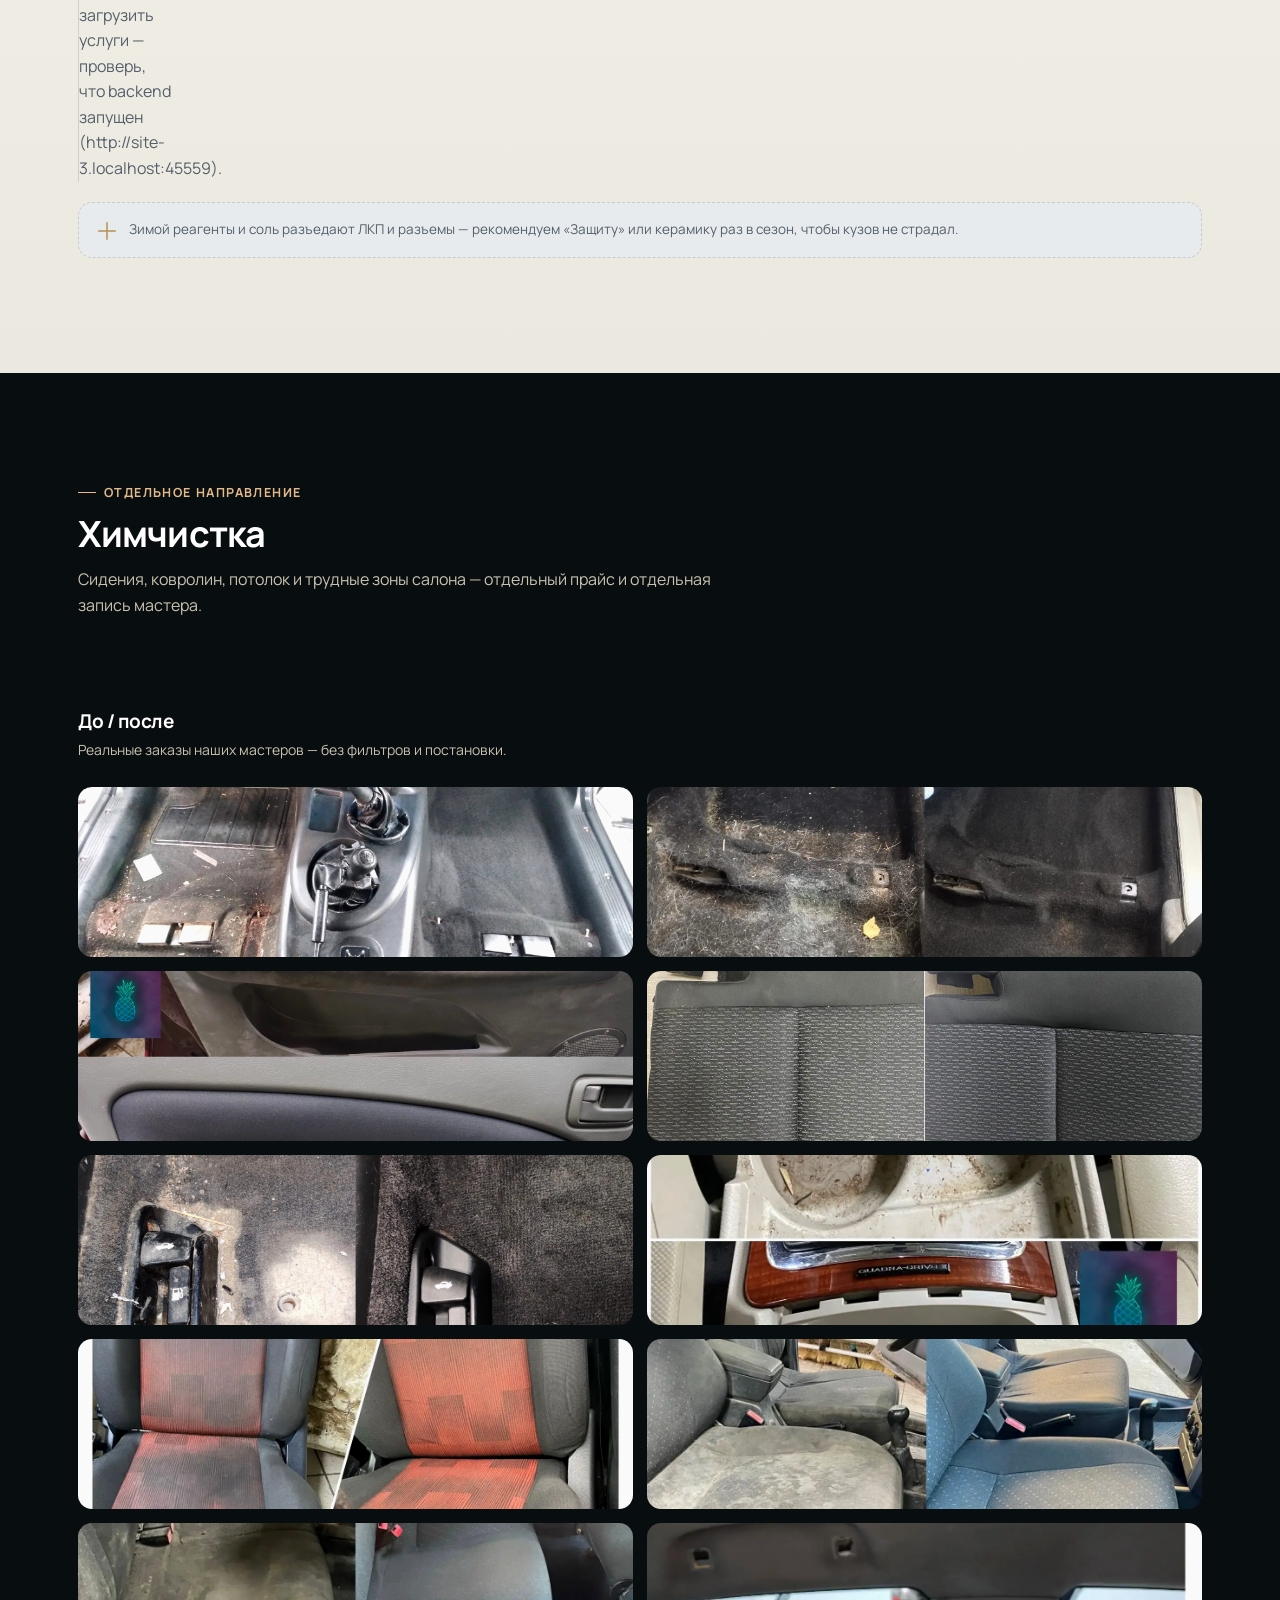
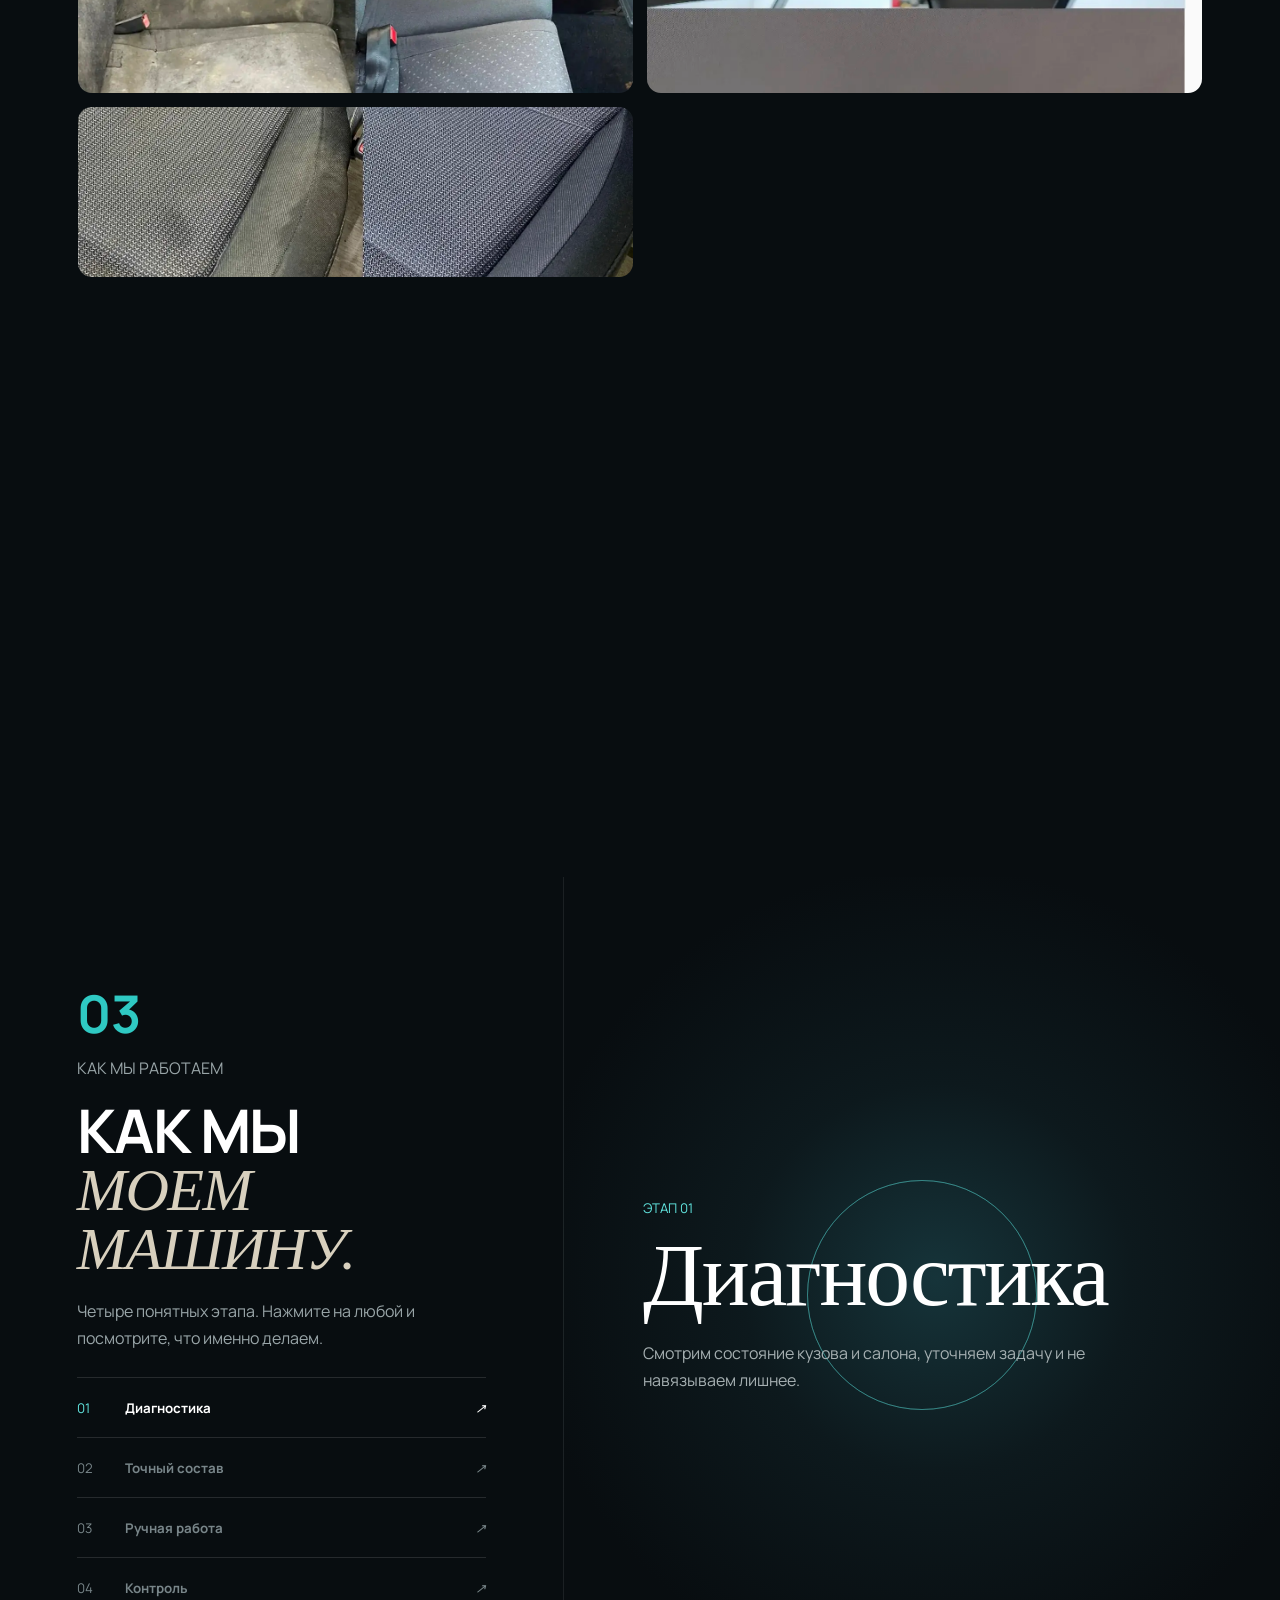
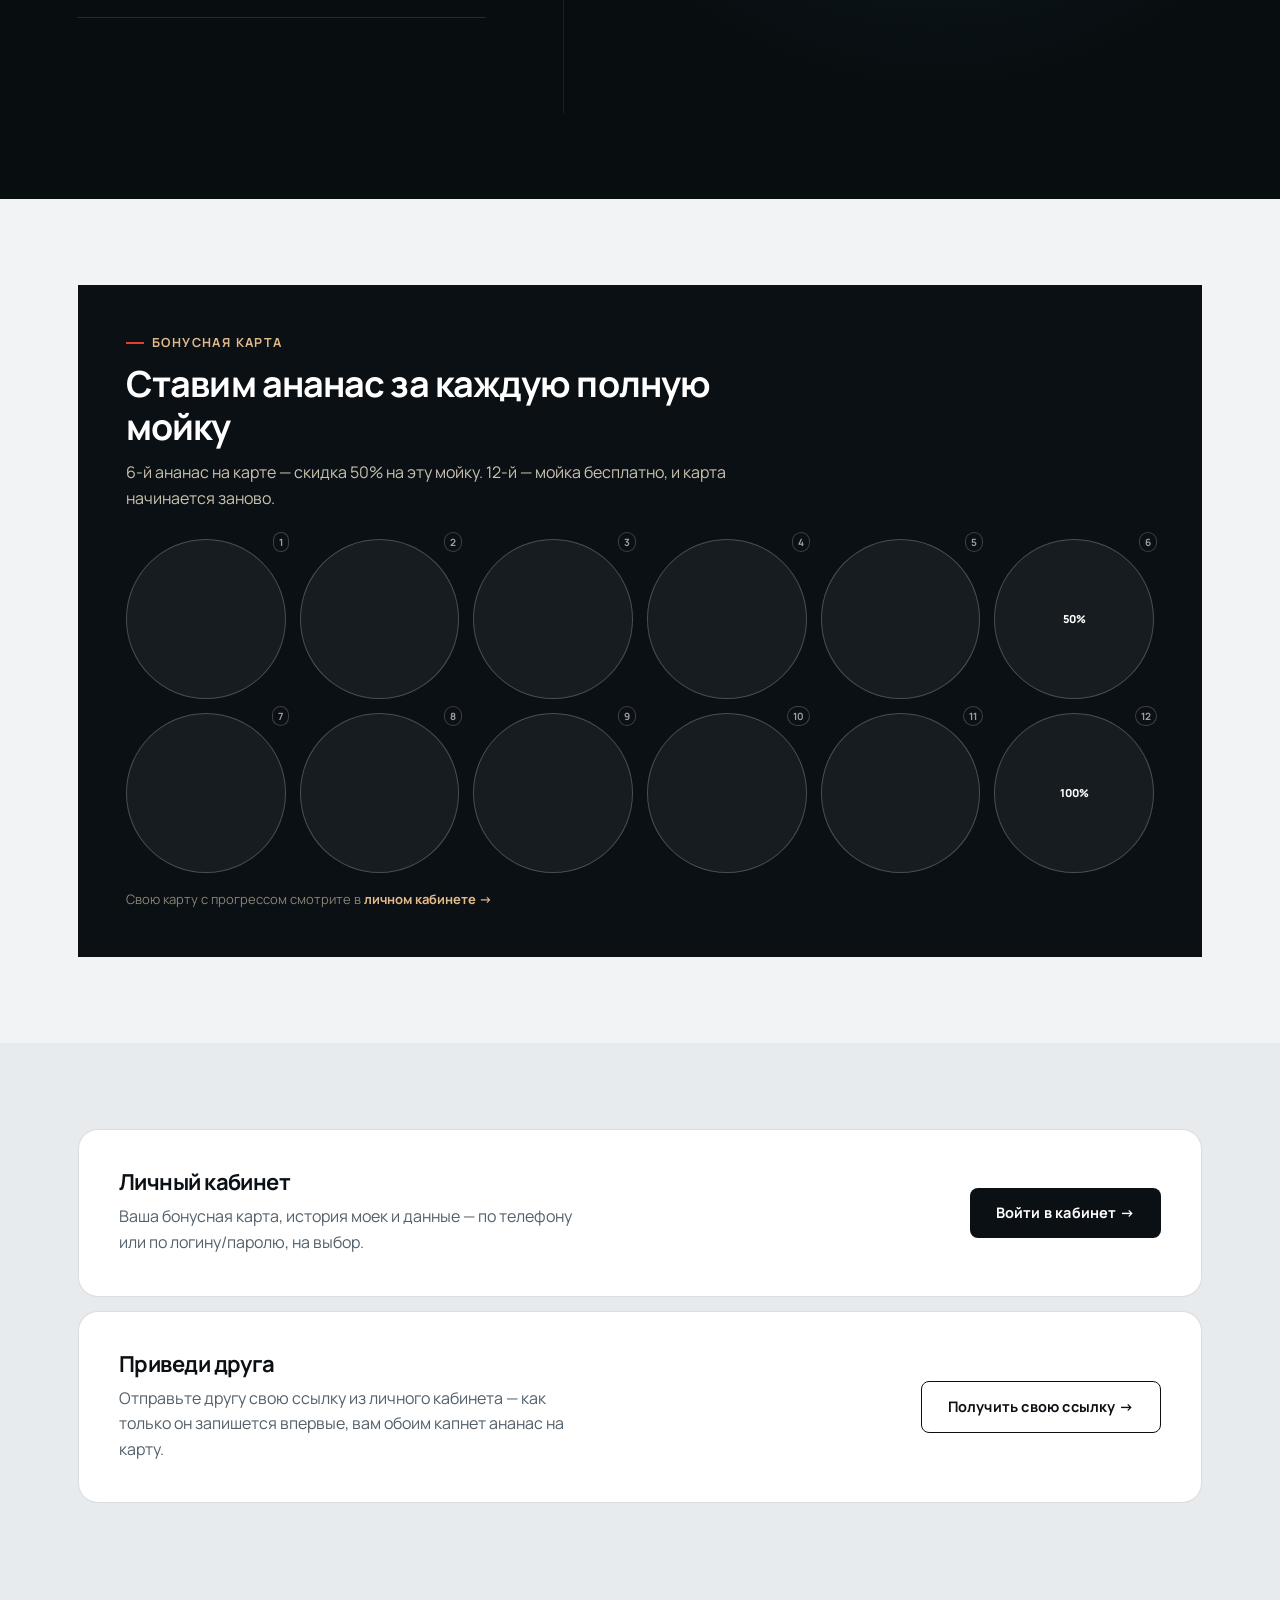
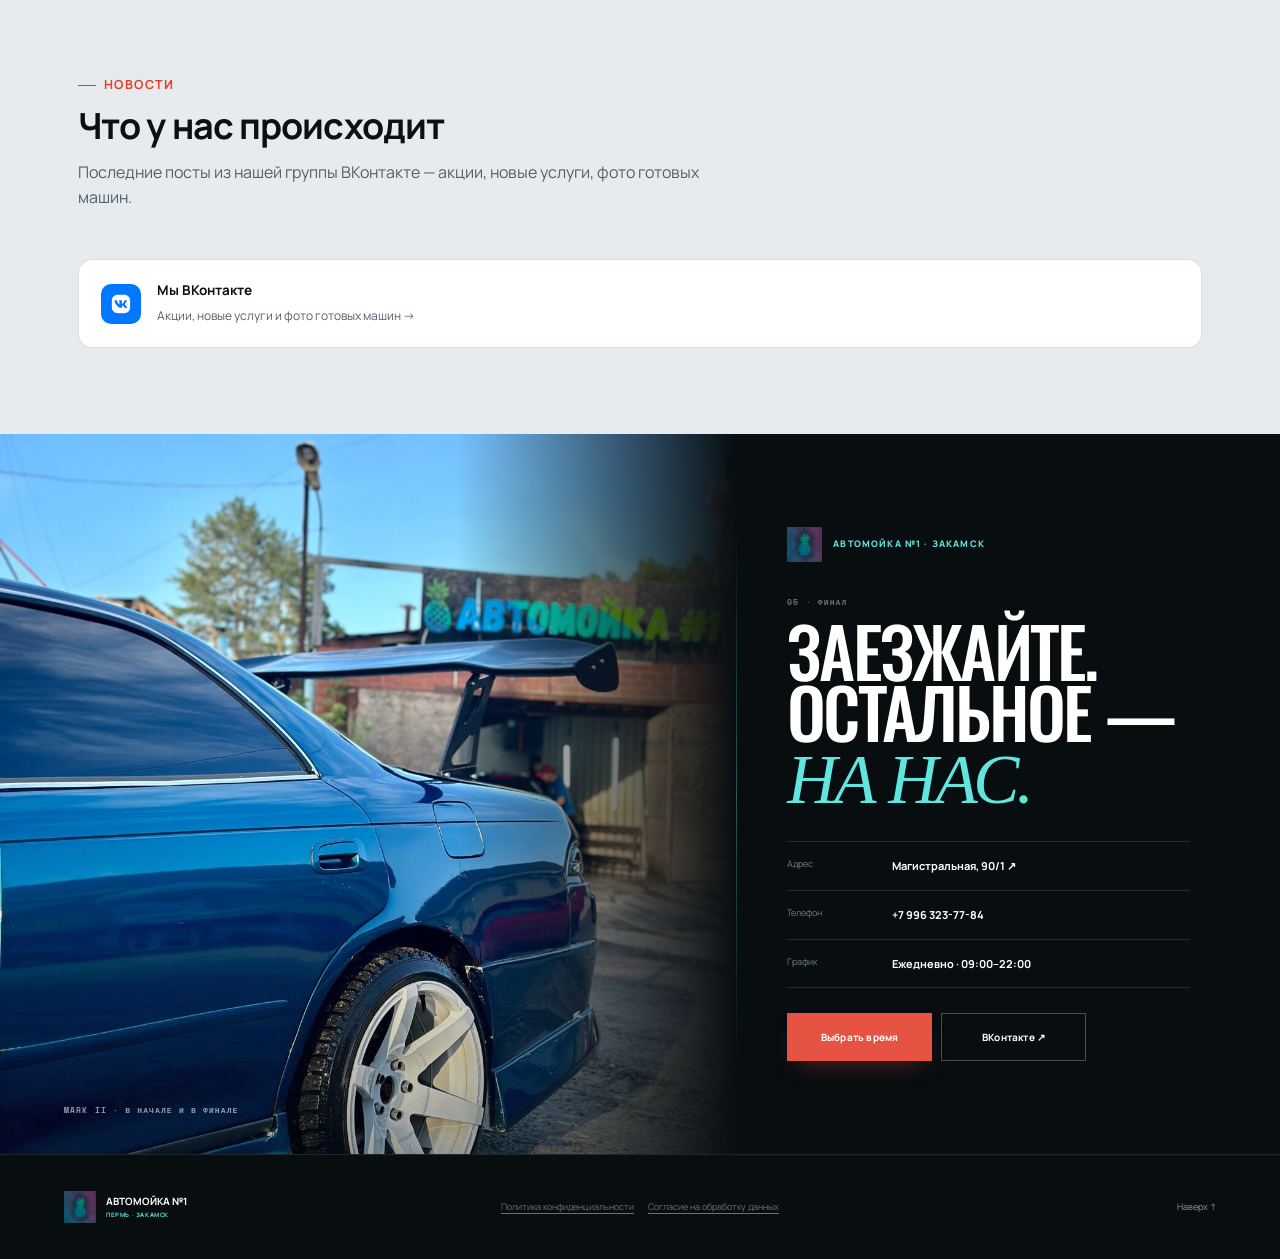
==== commit 9f9c862c: "UX: фокус-ловушка и ARIA для модалок записи и лайтбокса — клавиатура/скринридер не теряют фокус за п" ====
--- a/frontend/index.html
+++ b/frontend/index.html
@@ -265,9 +265,9 @@
       </div>
     </div>
 
-    <div class="book-widget" id="bookWidget">
+    <div class="book-widget" id="bookWidget" role="dialog" aria-modal="true" aria-labelledby="bookWidgetTitle">
       <button class="booking-close" id="bookingClose" aria-label="Закрыть">×</button>
-      <h3>Быстрая запись</h3>
+      <h3 id="bookWidgetTitle">Быстрая запись</h3>
       <div class="stepper" id="bookStepper">
         <div class="step active" data-step="1"><div class="dot">1</div><span class="label">Телефон</span></div>
         <div class="line" id="line1"></div>
@@ -805,7 +805,24 @@
   });
   document.getElementById('bookingClose').addEventListener('click', closeBooking);
   document.getElementById('bookingBackdrop').addEventListener('click', closeBooking);
-  document.addEventListener('keydown', event => { if (event.key === 'Escape') closeBooking(); });
+  document.addEventListener('keydown', event => {
+    if (!document.body.classList.contains('booking-open')) return;
+    if (event.key === 'Escape') { closeBooking(); return; }
+    if (event.key !== 'Tab') return;
+    const widget = document.getElementById('bookWidget');
+    const focusable = [...widget.querySelectorAll('a[href], button:not([disabled]), input:not([disabled]), select:not([disabled]), textarea:not([disabled]), [tabindex]:not([tabindex="-1"])')]
+      .filter(el => el.offsetParent !== null);
+    if (!focusable.length) return;
+    const first = focusable[0];
+    const last = focusable[focusable.length - 1];
+    if (event.shiftKey && document.activeElement === first) {
+      event.preventDefault(); last.focus();
+    } else if (!event.shiftKey && document.activeElement === last) {
+      event.preventDefault(); first.focus();
+    } else if (!widget.contains(document.activeElement)) {
+      event.preventDefault(); first.focus();
+    }
+  });
   document.getElementById('goalBook').addEventListener('click', () => openBooking(selectedGoalServiceId));
   document.getElementById('goalButtons').addEventListener('click', event => {
     const button = event.target.closest('button[data-goal]');
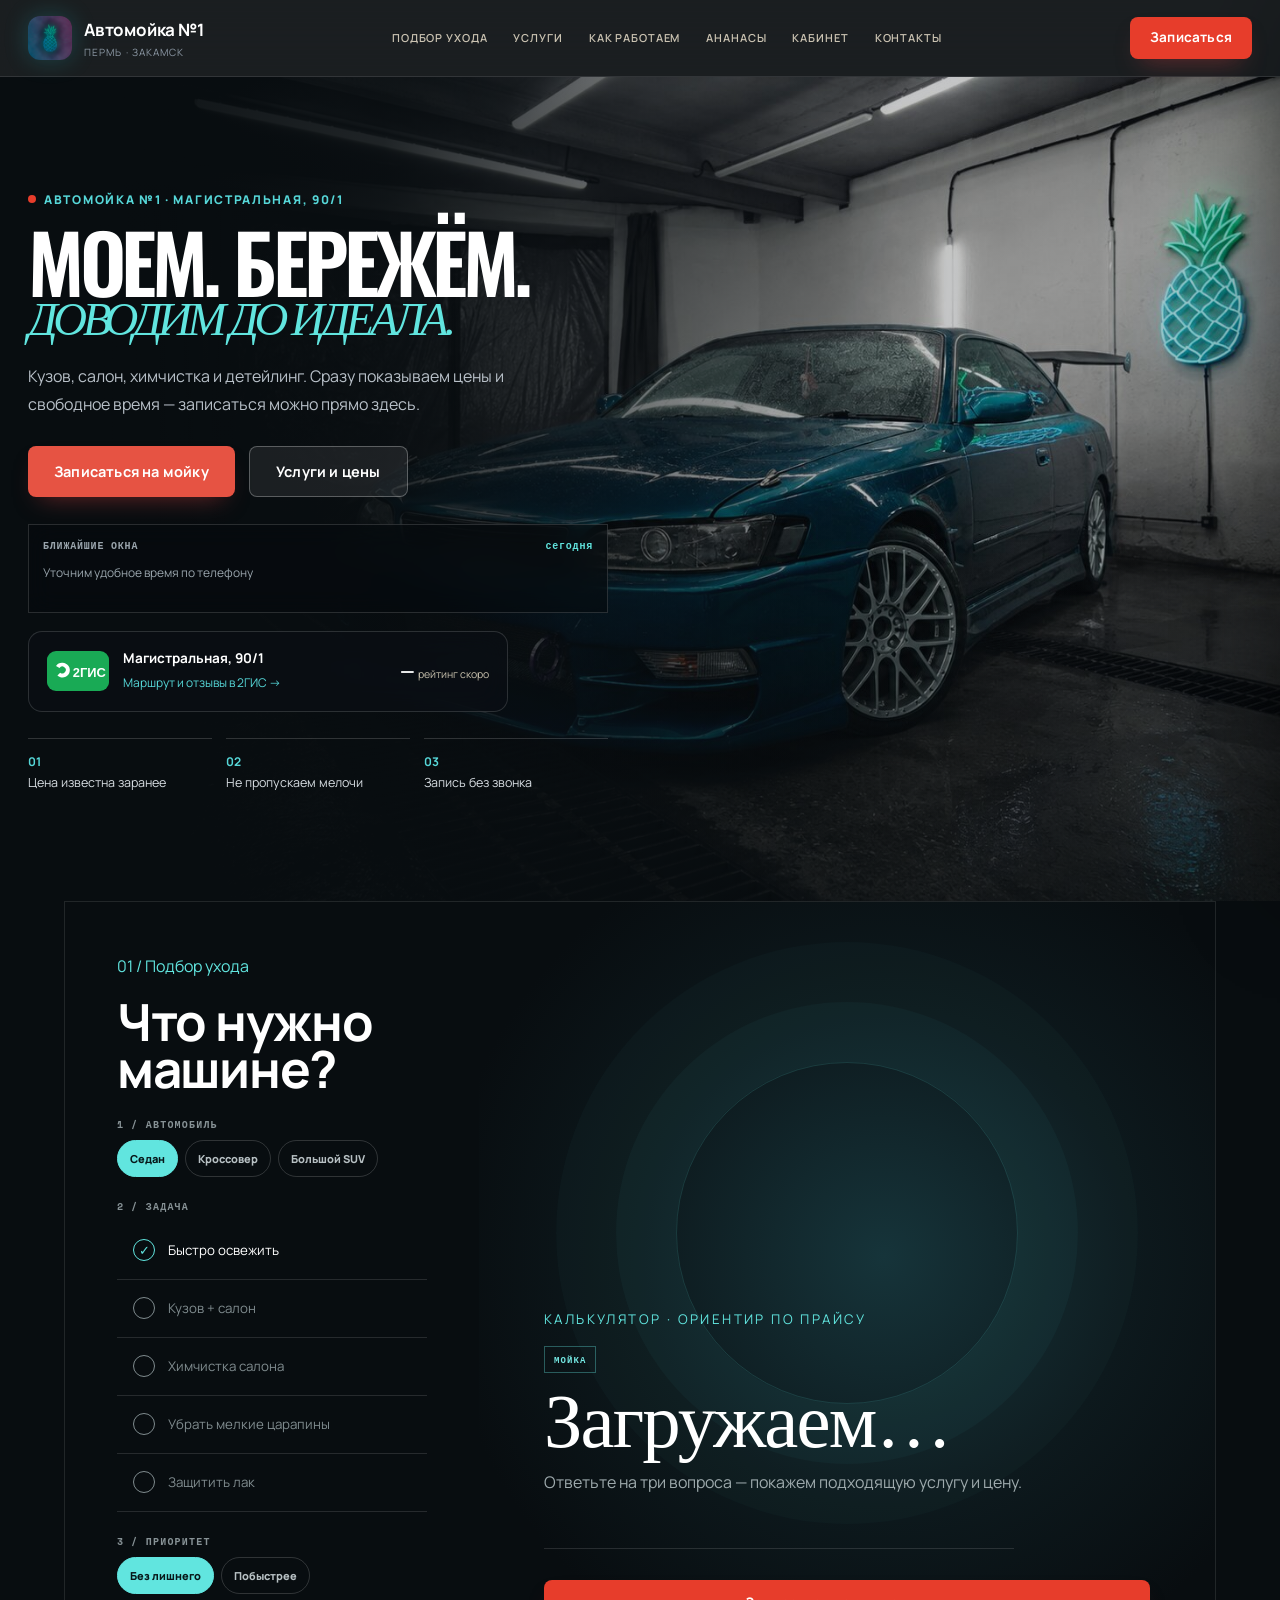
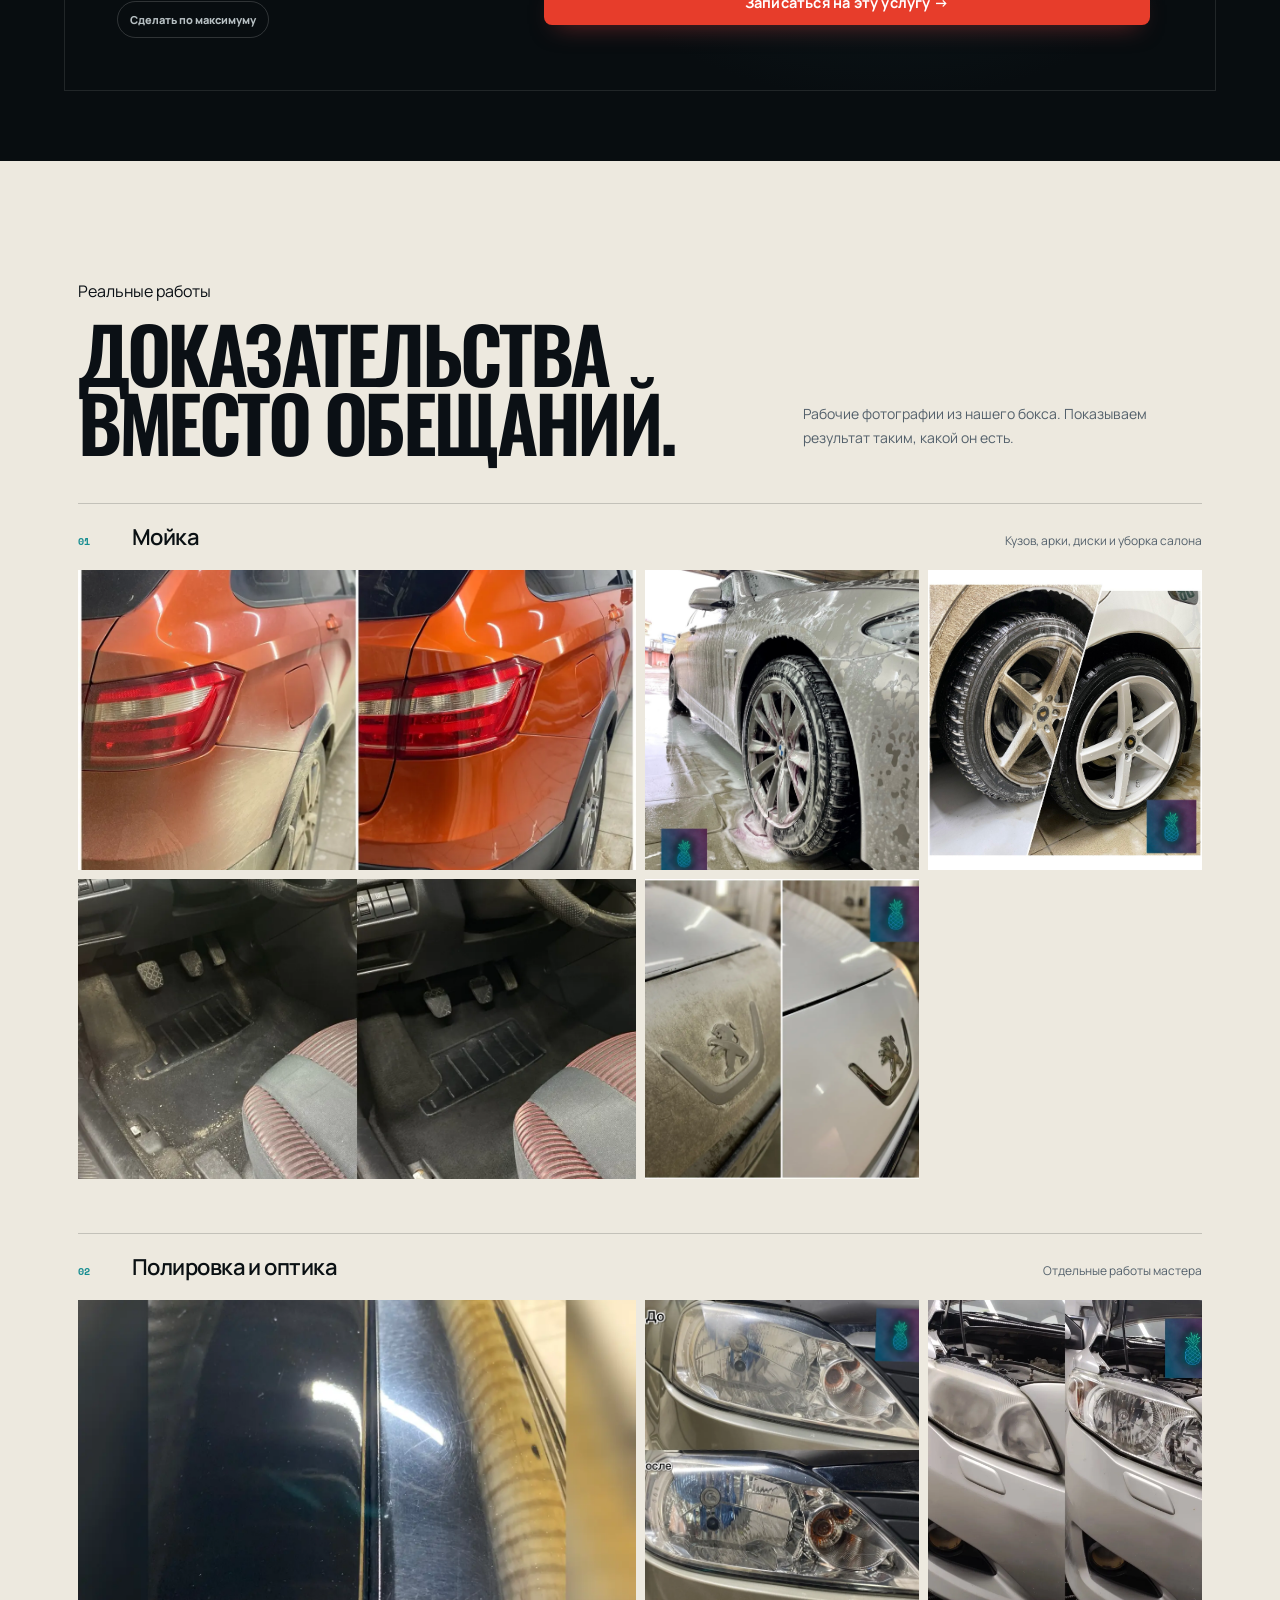
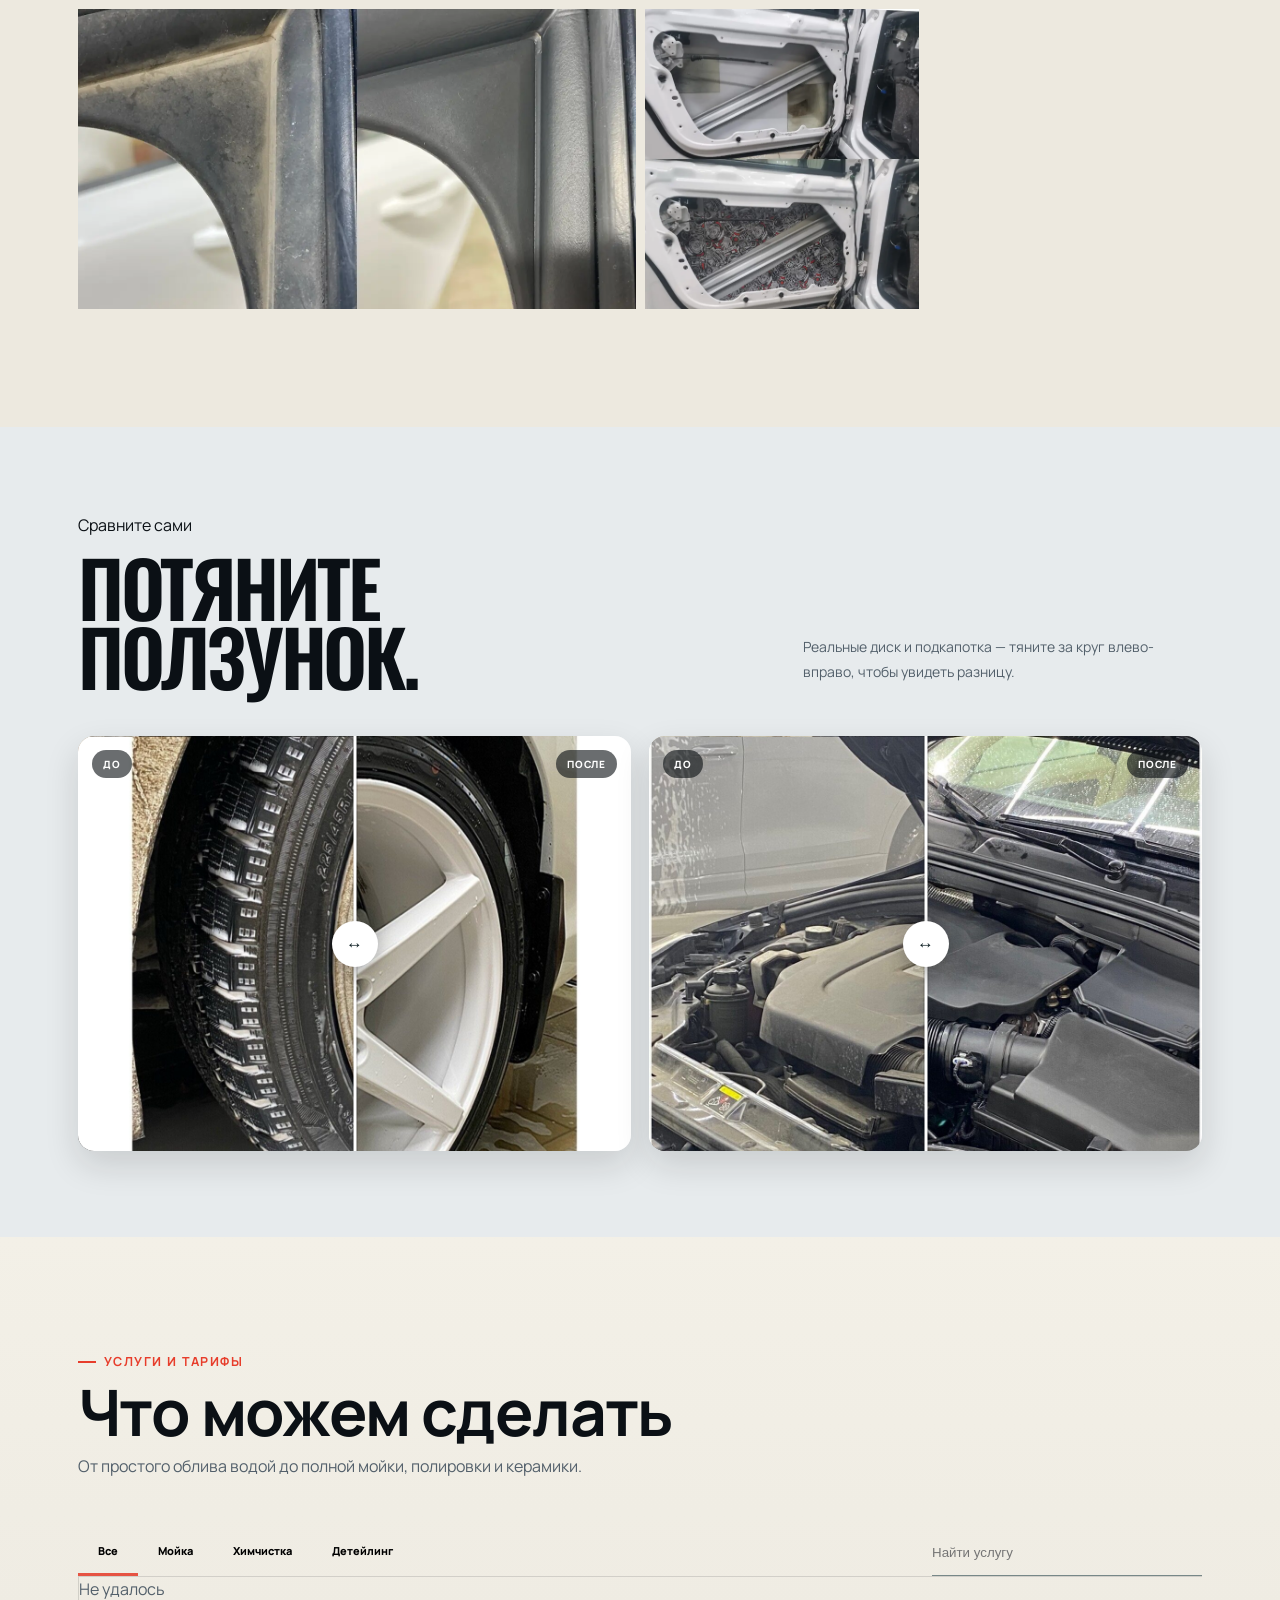
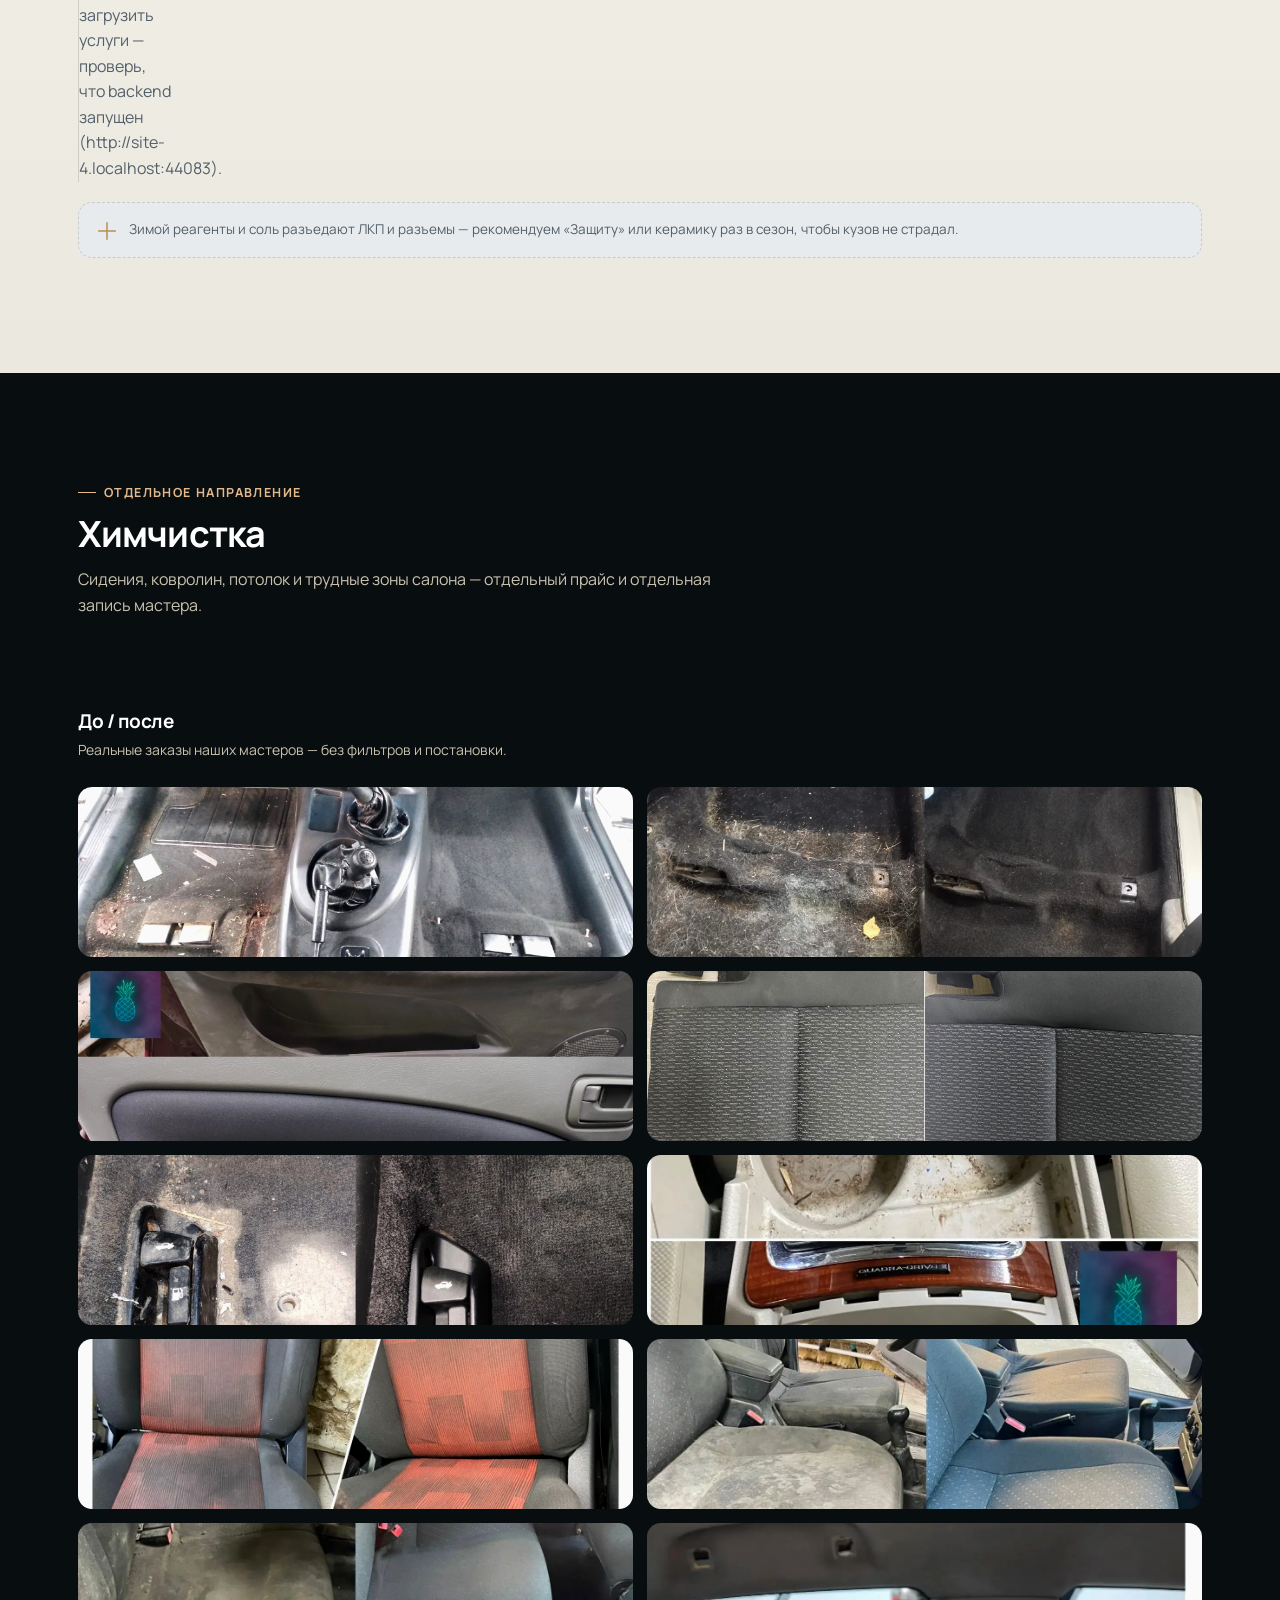
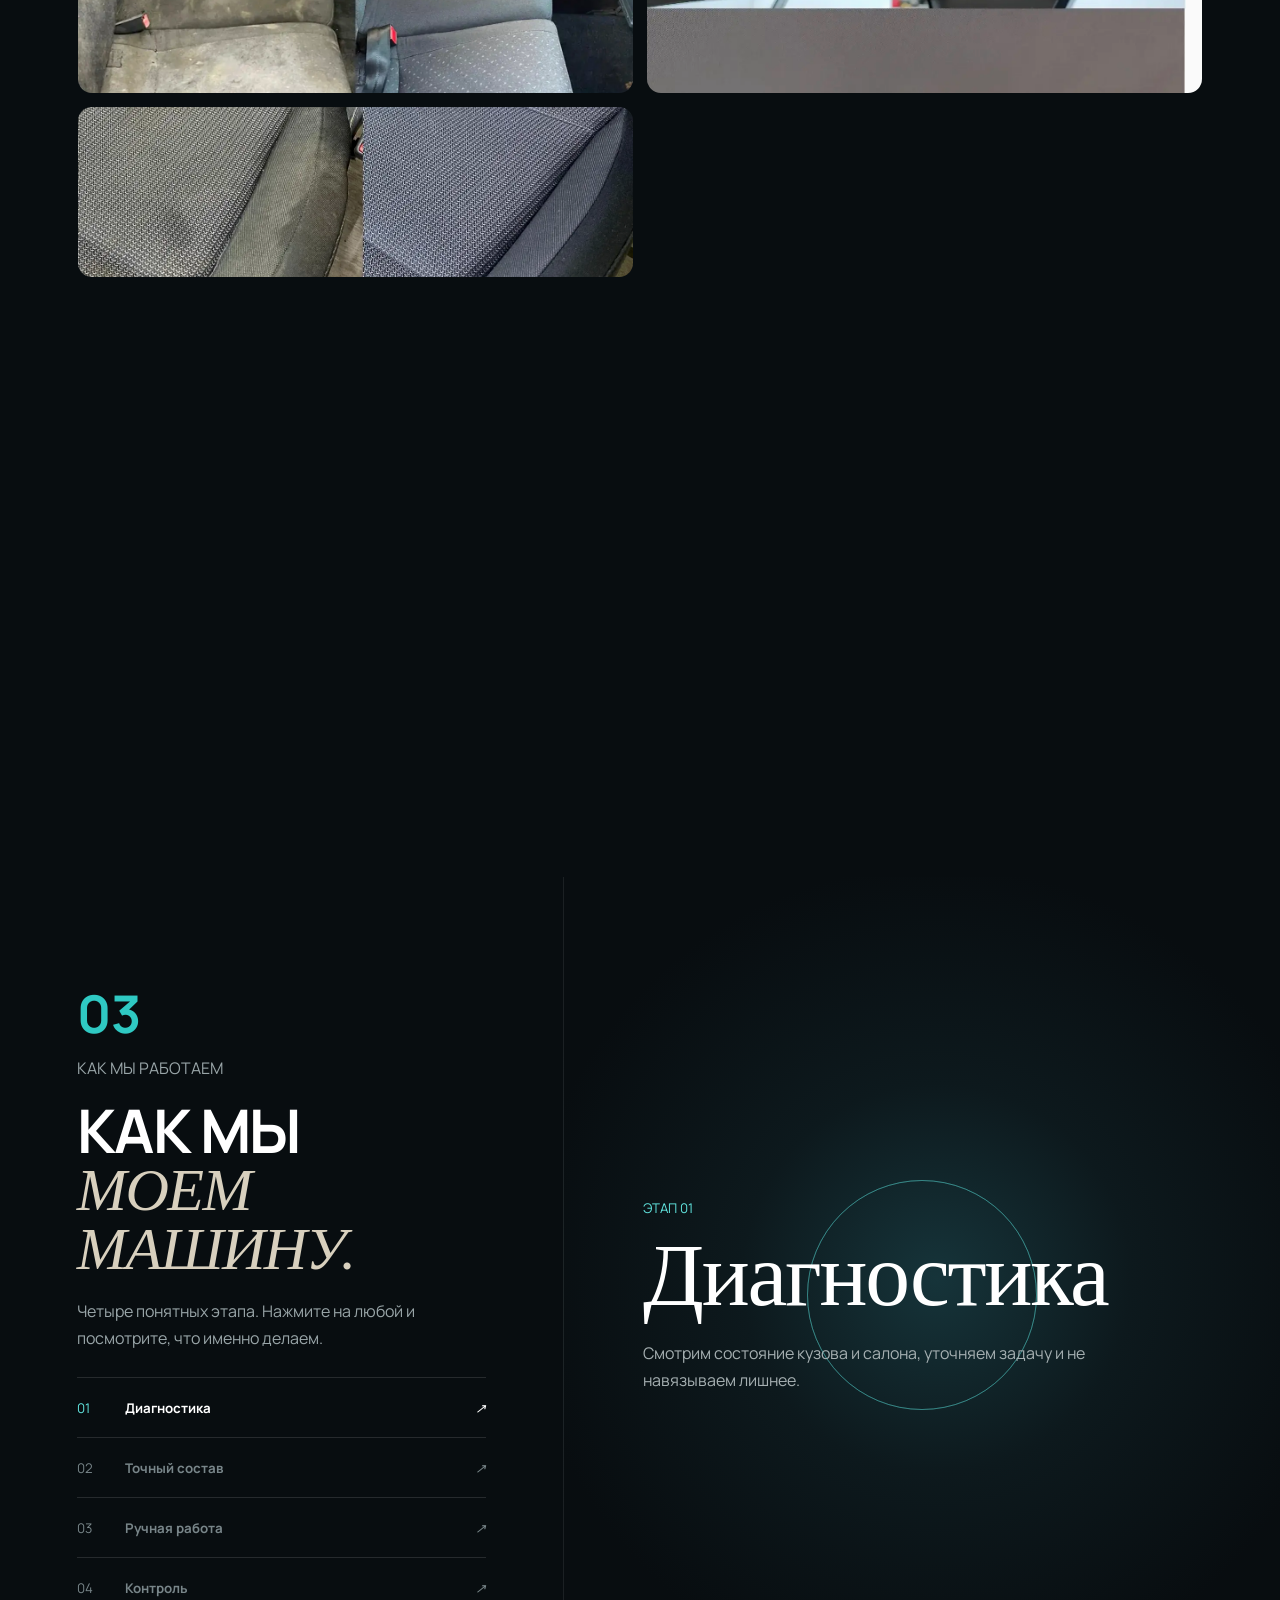
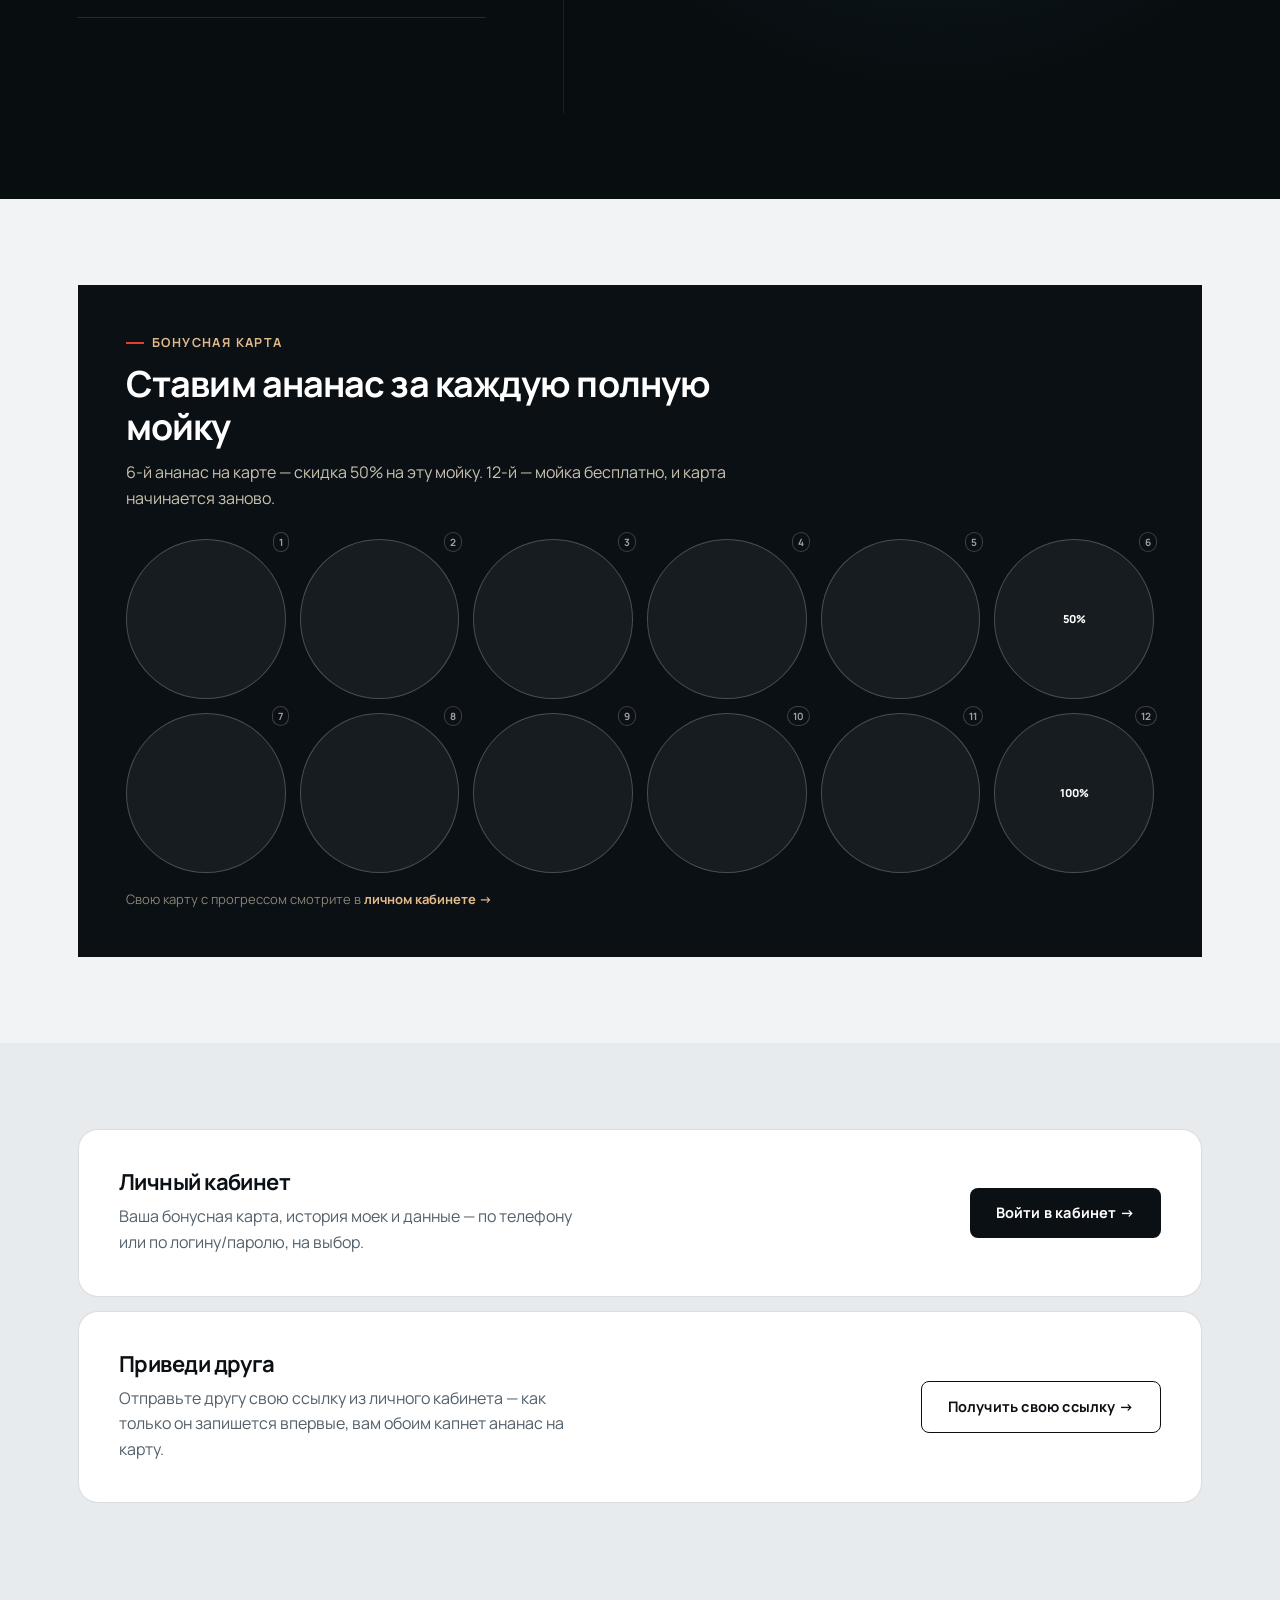
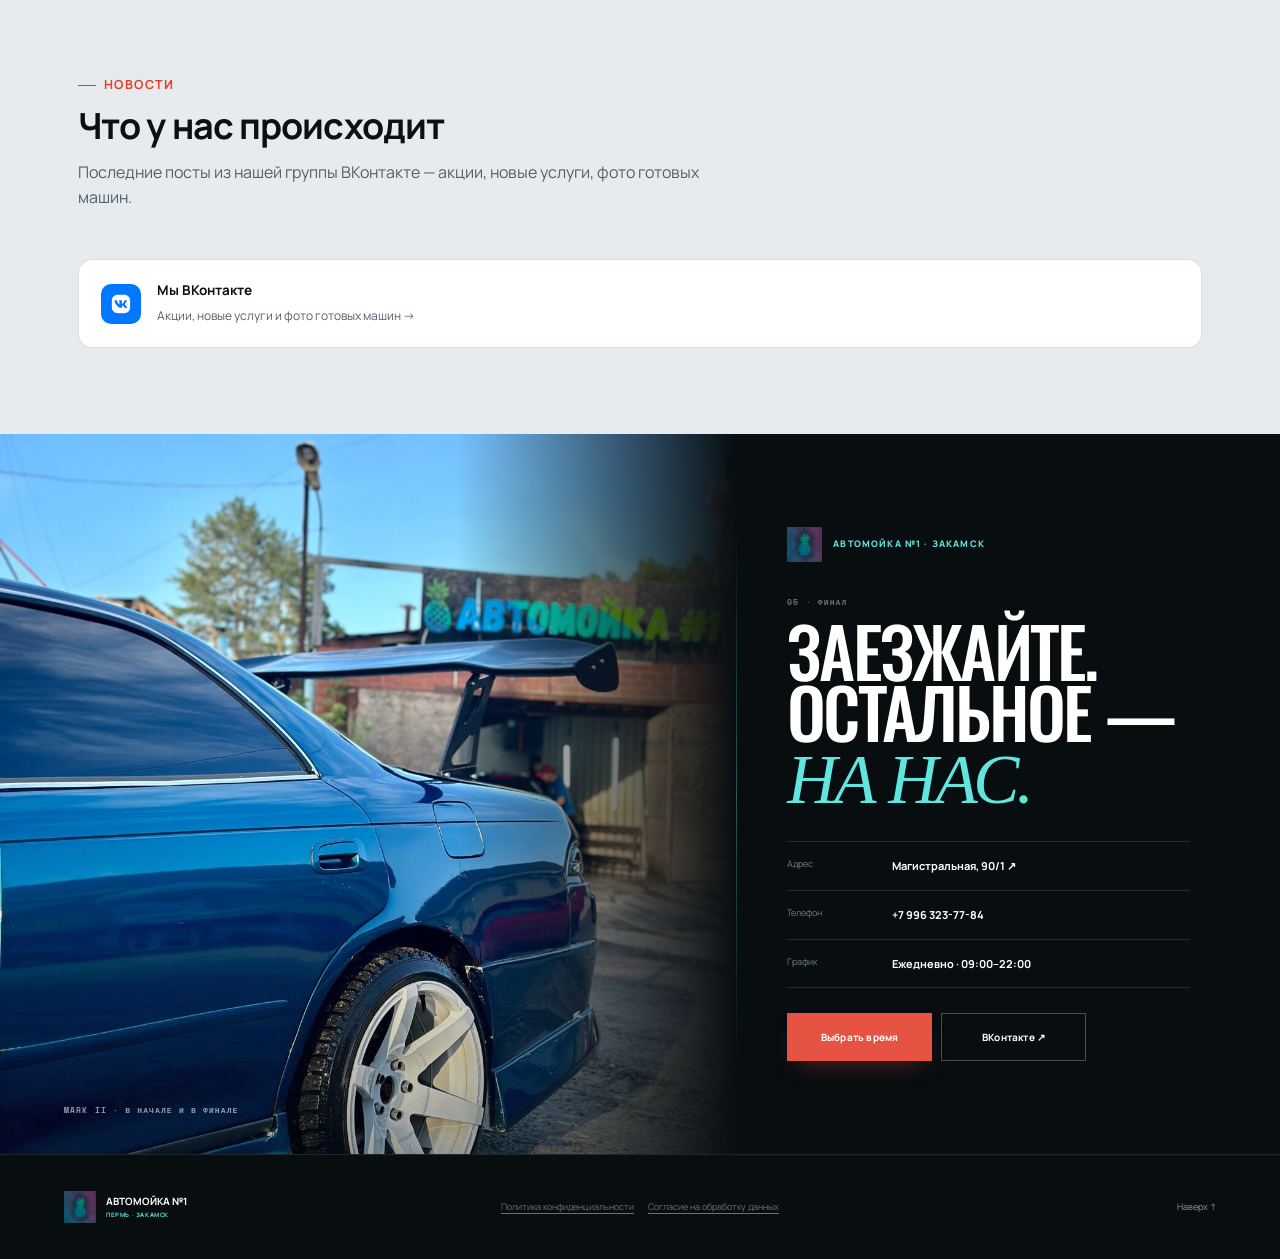
==== commit e57ff486: "UX: цифровая клавиатура и автоподстановка SMS-кода (autocomplete=one-time-code) на полях телефона/ко" ====
--- a/frontend/index.html
+++ b/frontend/index.html
@@ -279,7 +279,7 @@
       <div id="stepPhone">
         <div class="field">
           <label>Номер телефона</label>
-          <input type="tel" id="phoneInput" placeholder="+7 900 000-00-00">
+          <input type="tel" id="phoneInput" inputmode="tel" autocomplete="tel" placeholder="+7 900 000-00-00">
         </div>
         <label class="consent-check">
           <input type="checkbox" id="phoneConsent">
@@ -293,7 +293,7 @@
         <div class="field">
           <label>Код из смс</label>
           <div class="otp-row">
-            <input type="text" id="codeInput" maxlength="4" placeholder="0000">
+            <input type="text" id="codeInput" maxlength="4" inputmode="numeric" pattern="[0-9]*" autocomplete="one-time-code" placeholder="0000">
             <button class="btn btn-outline" id="resendBtn">Ещё раз</button>
           </div>
         </div>
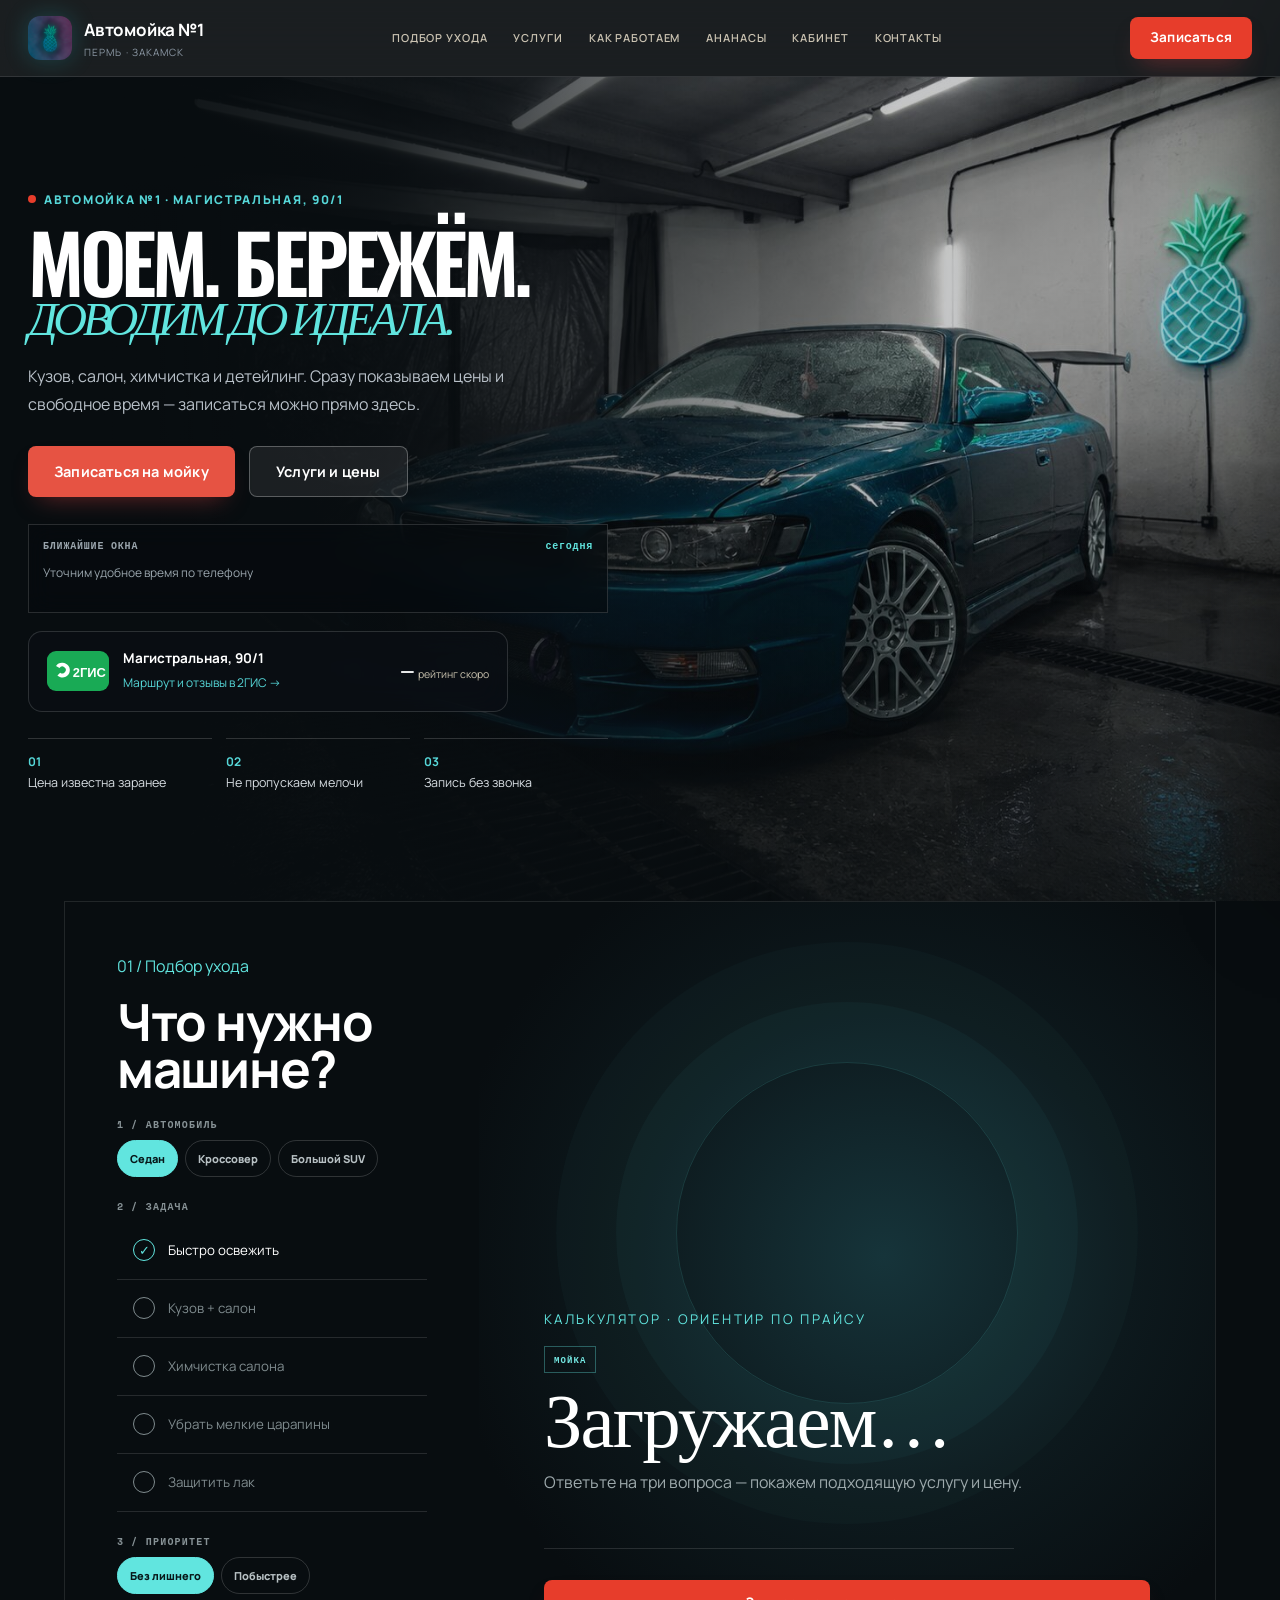
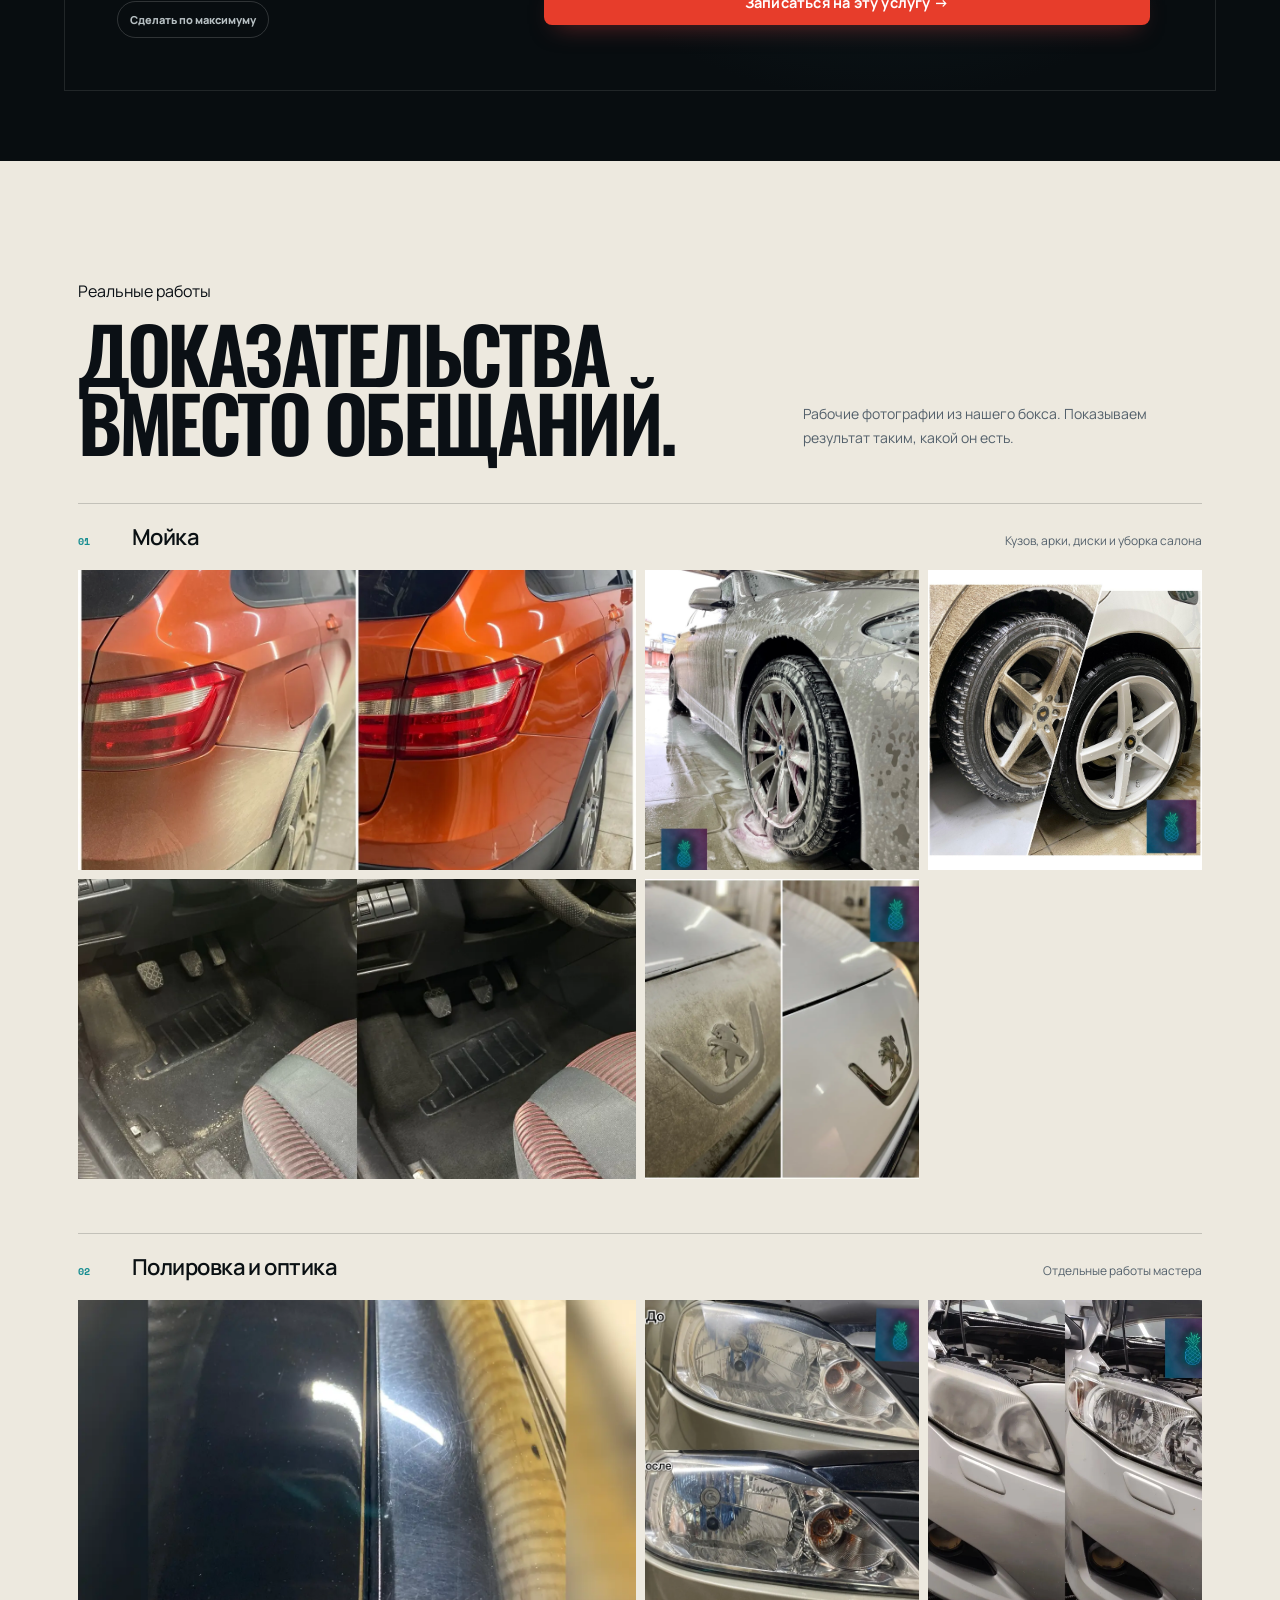
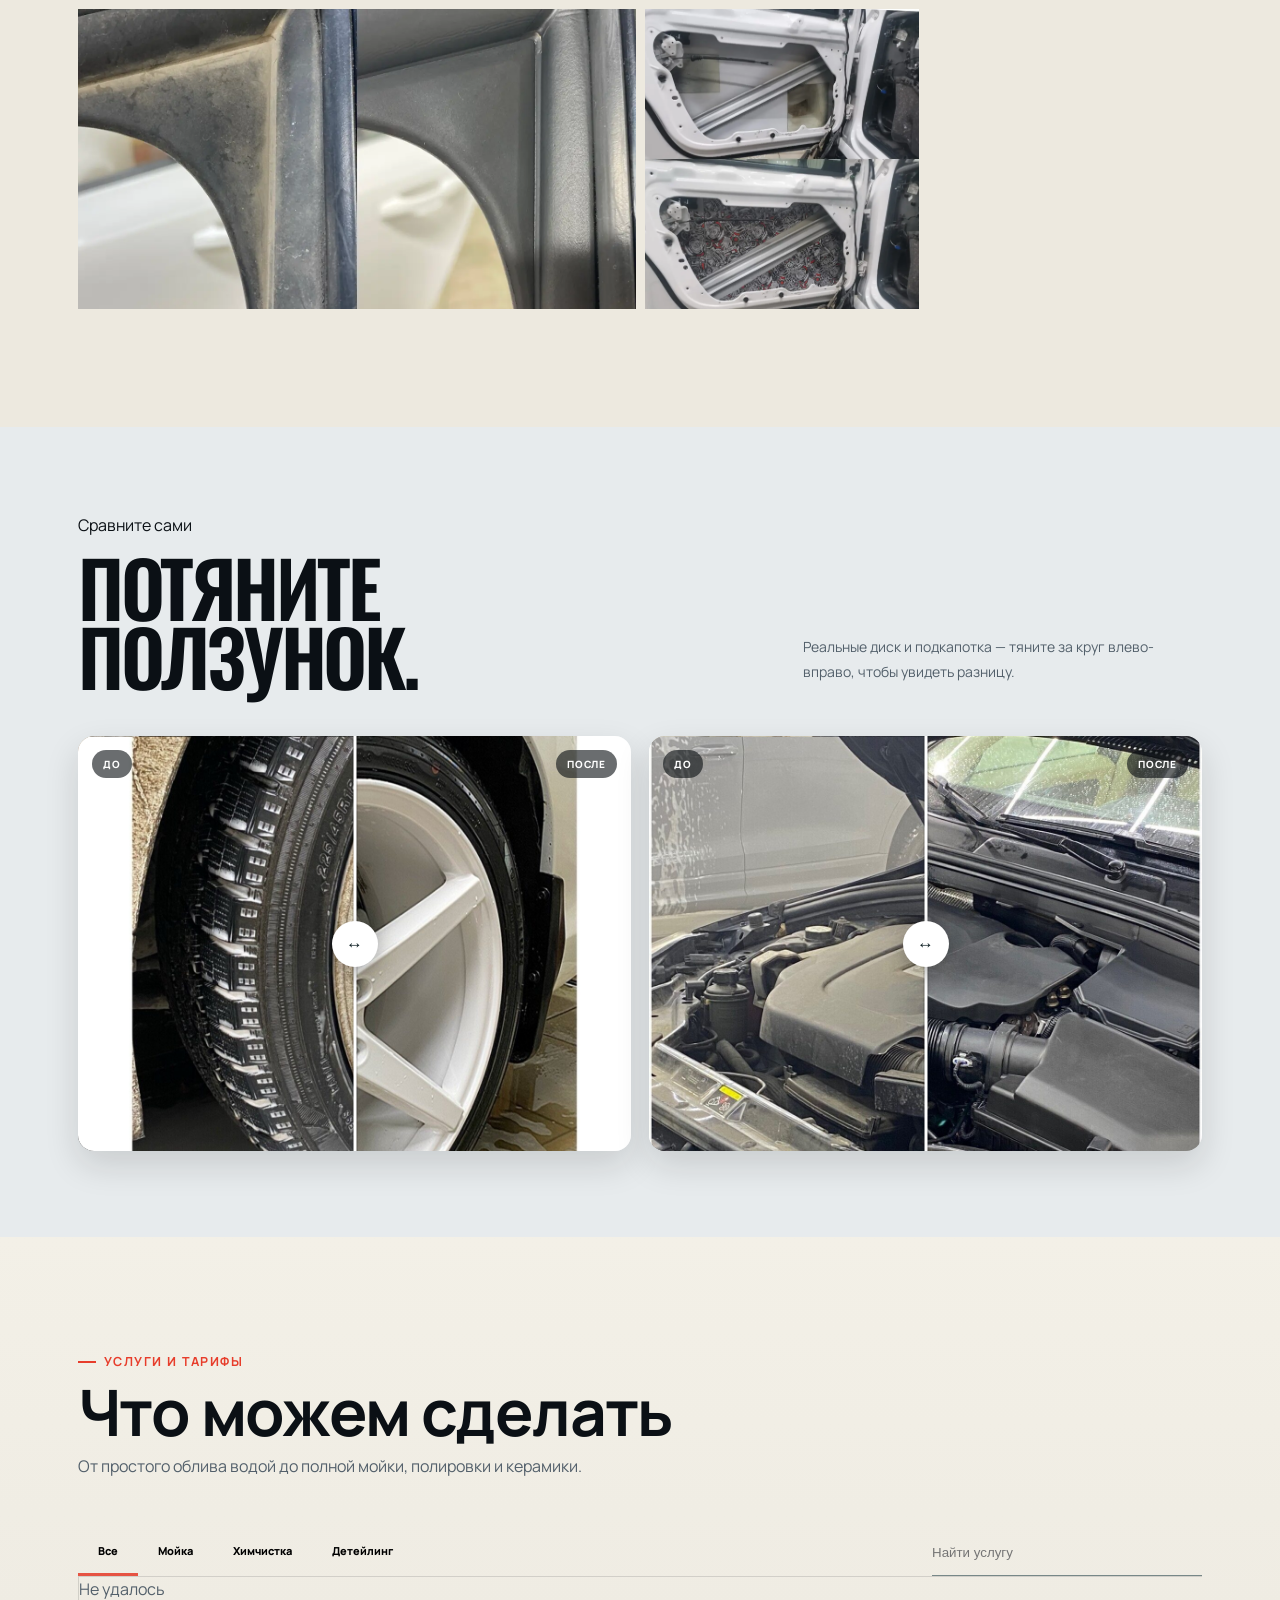
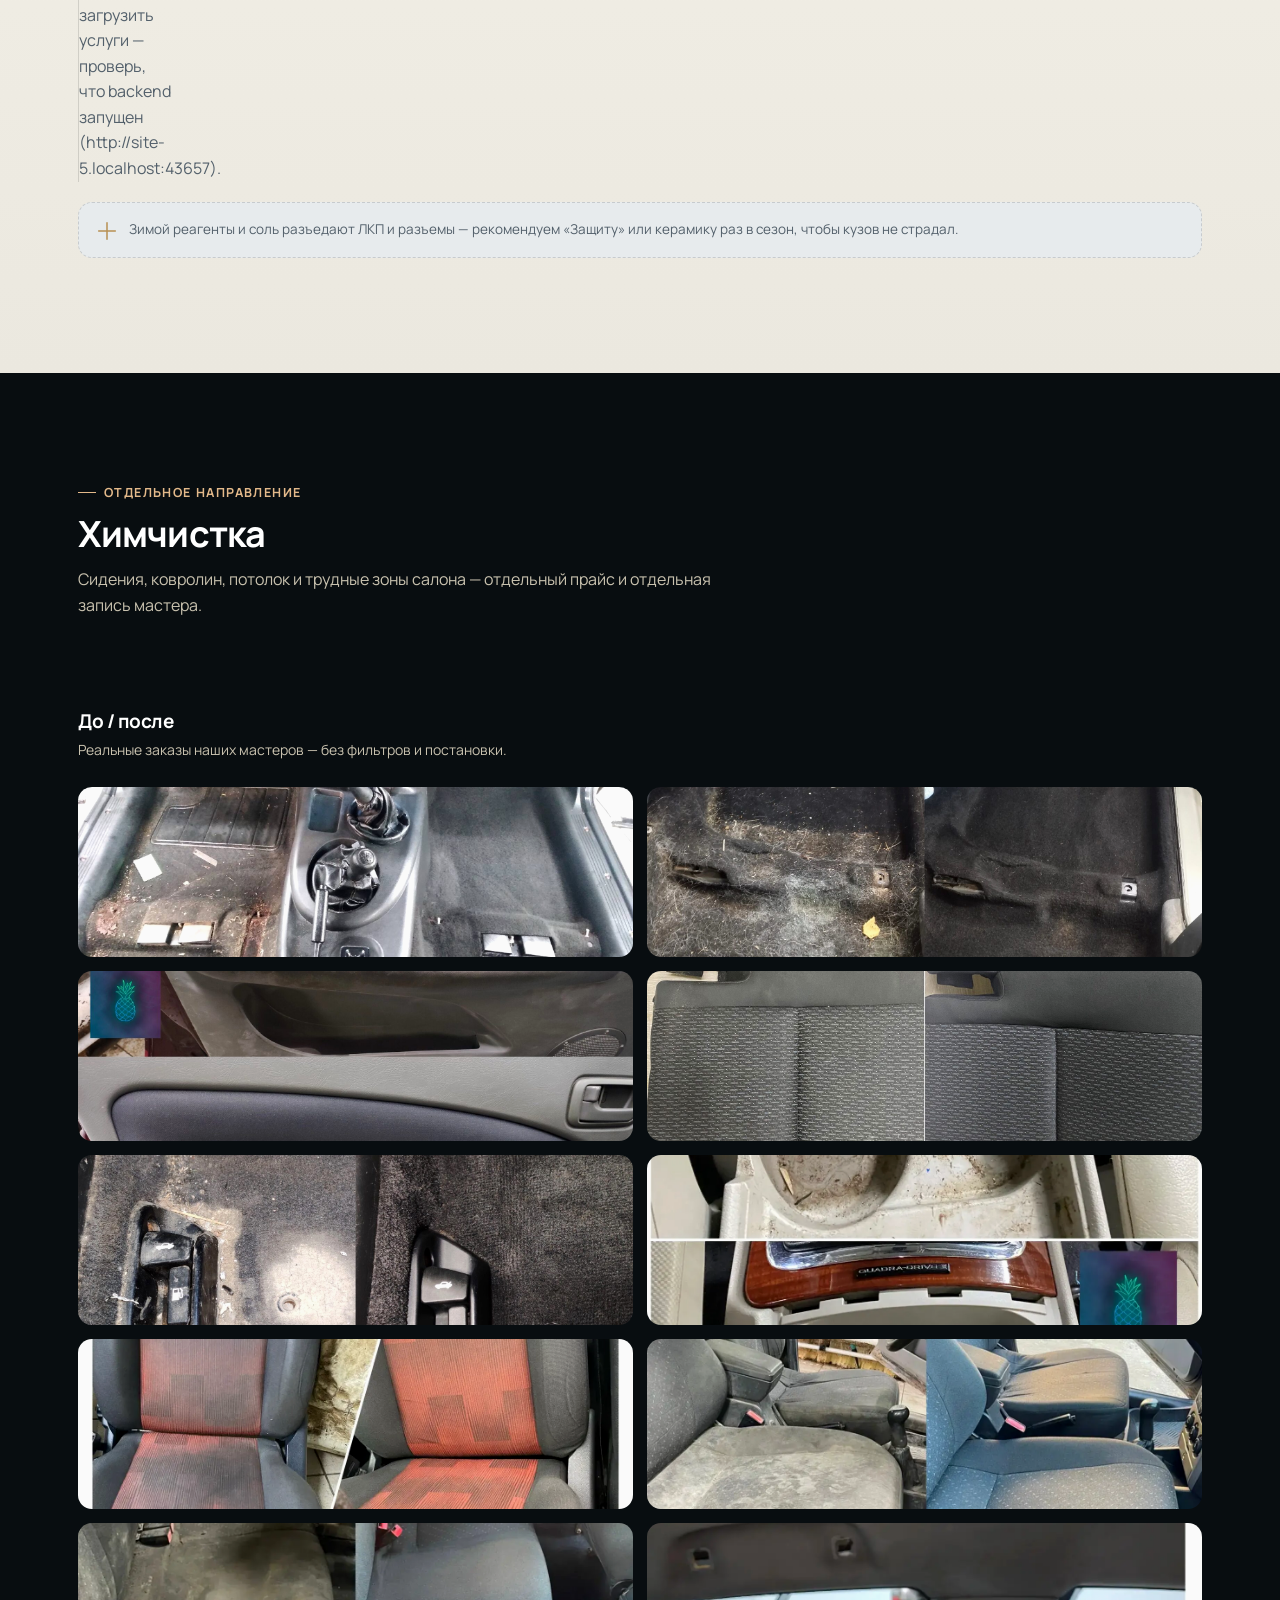
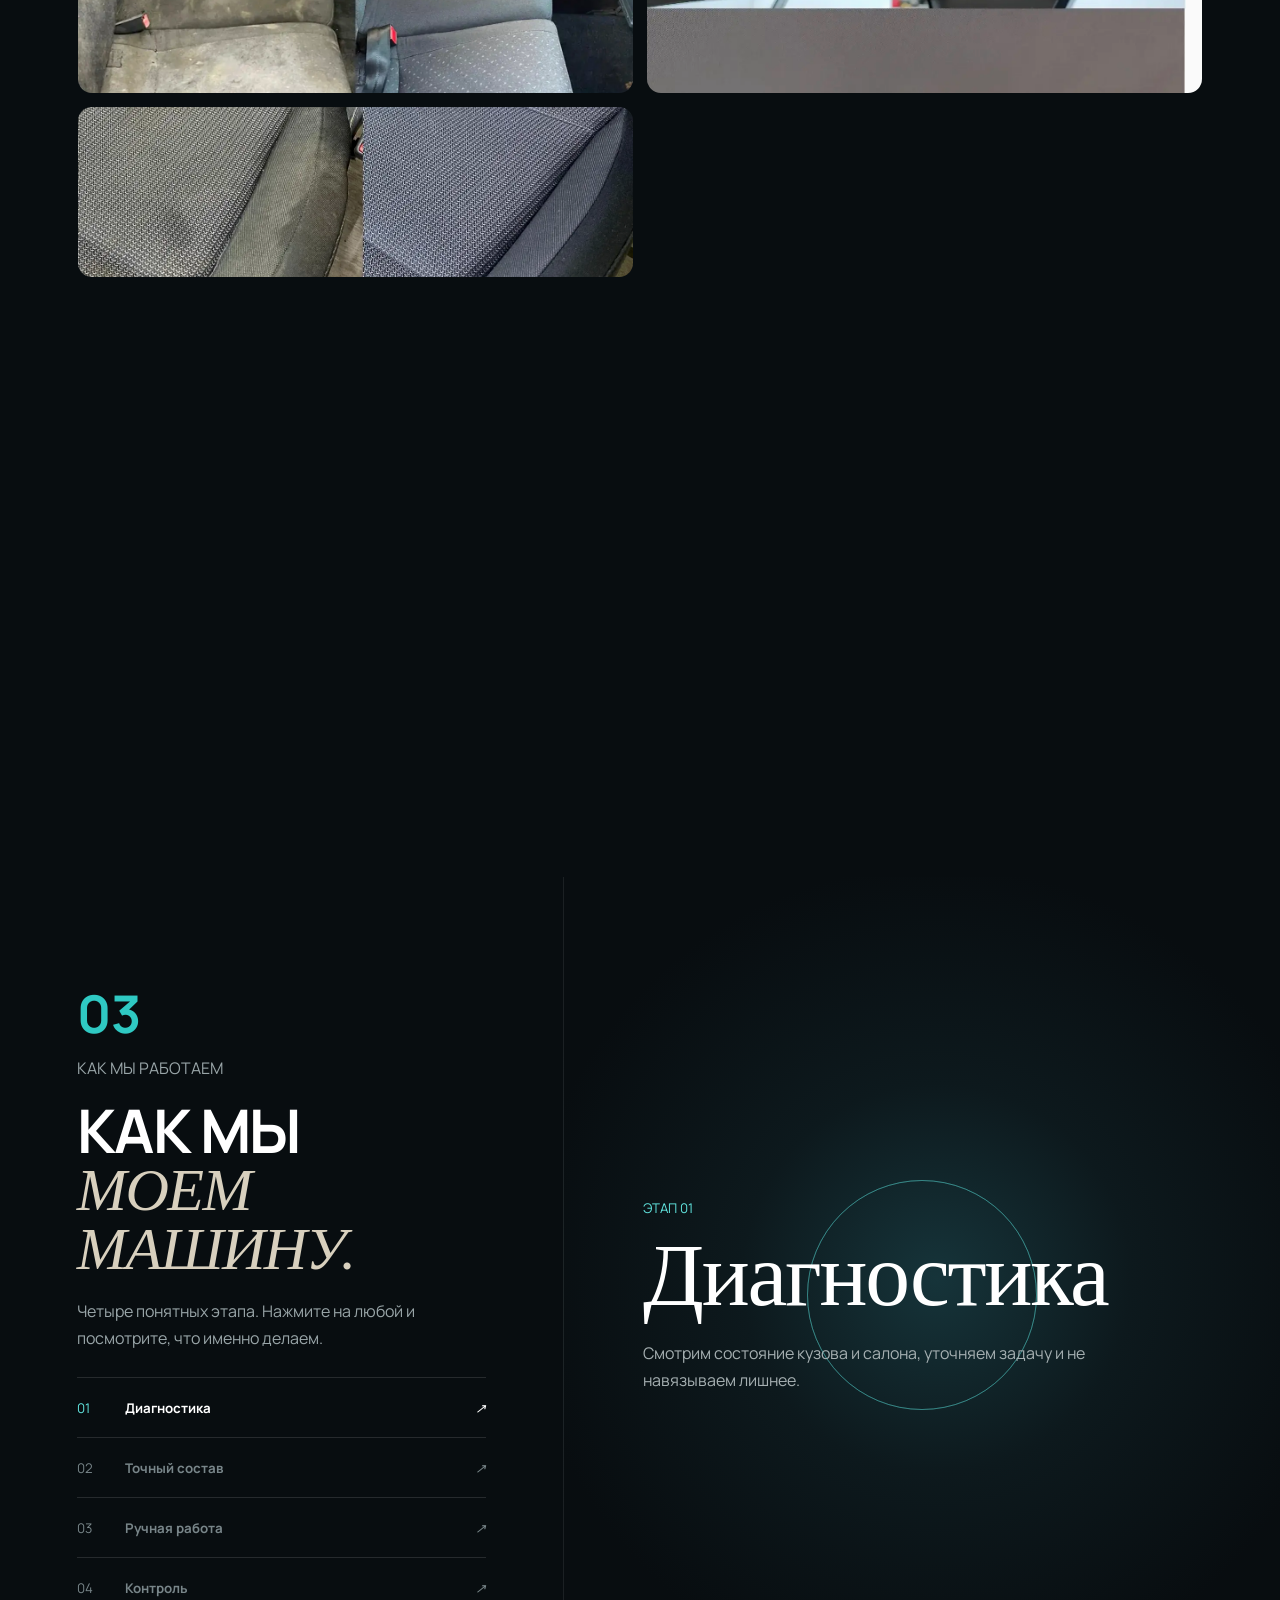
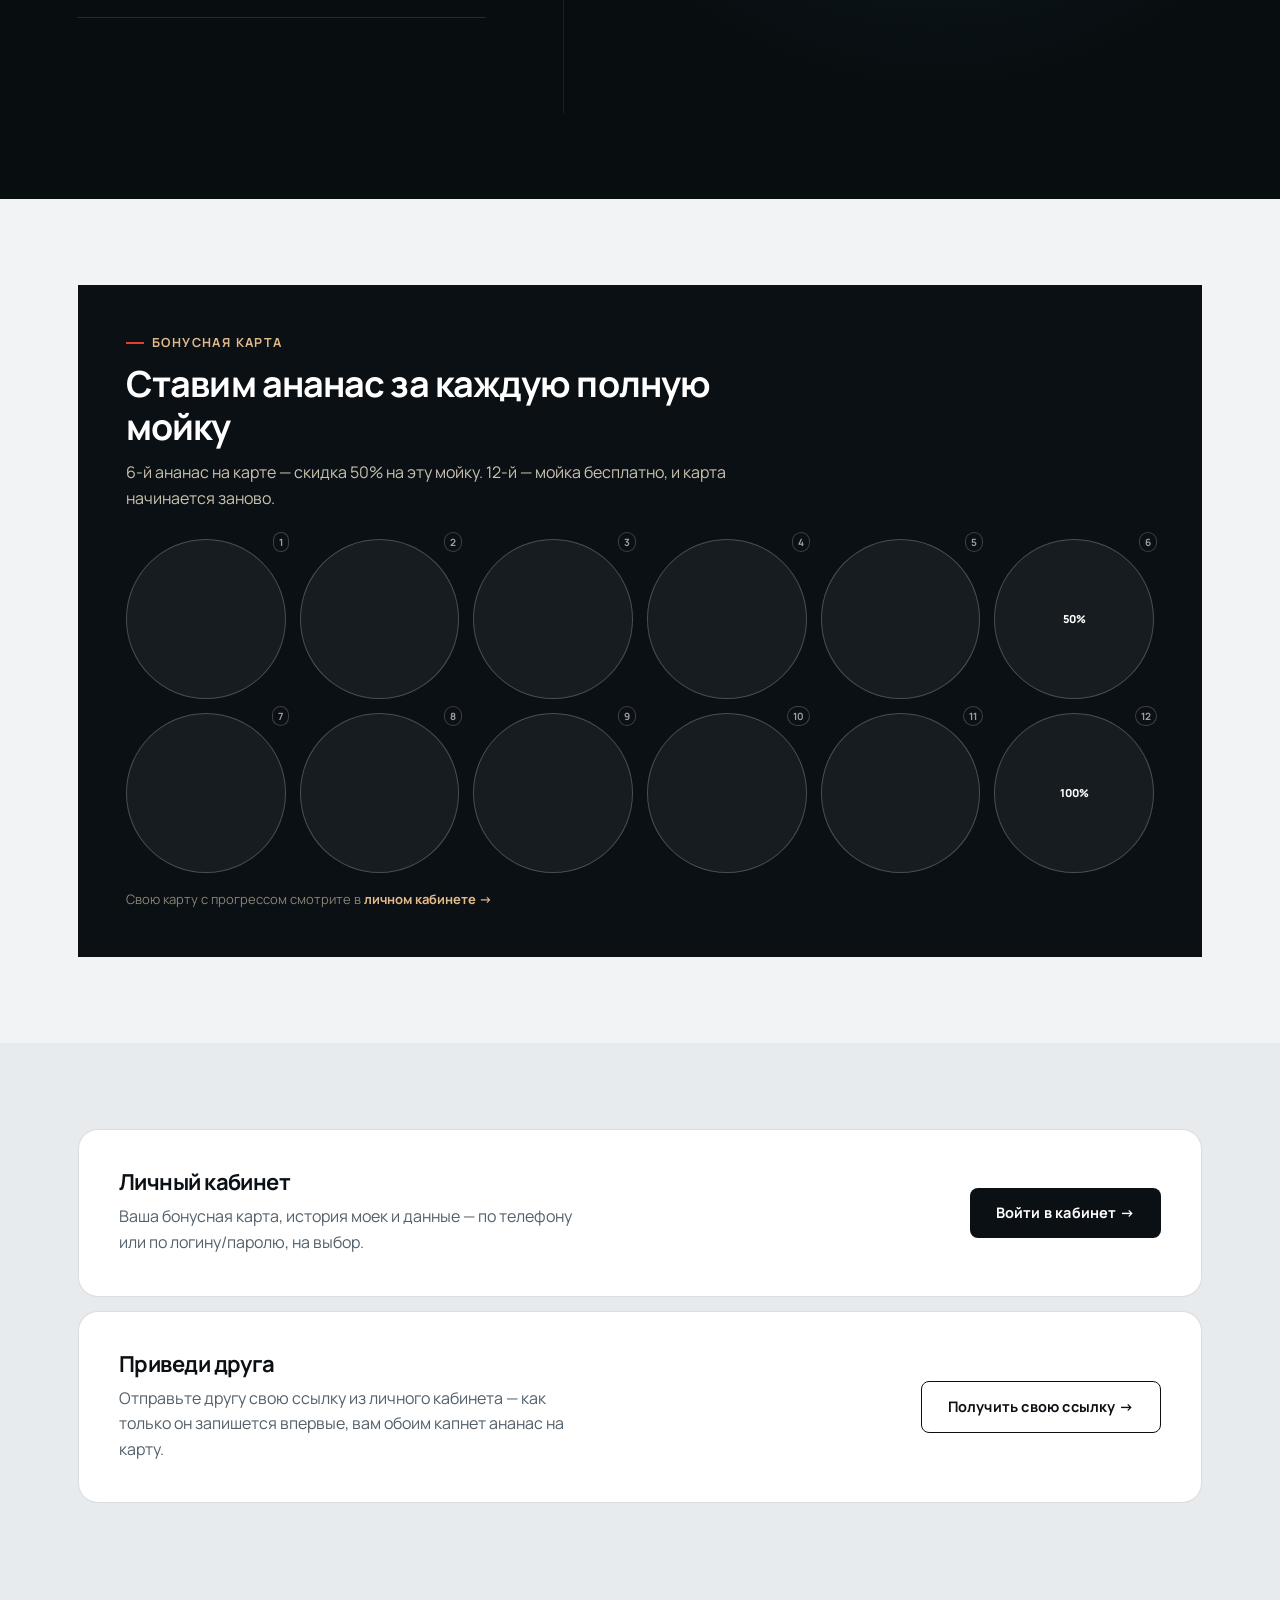
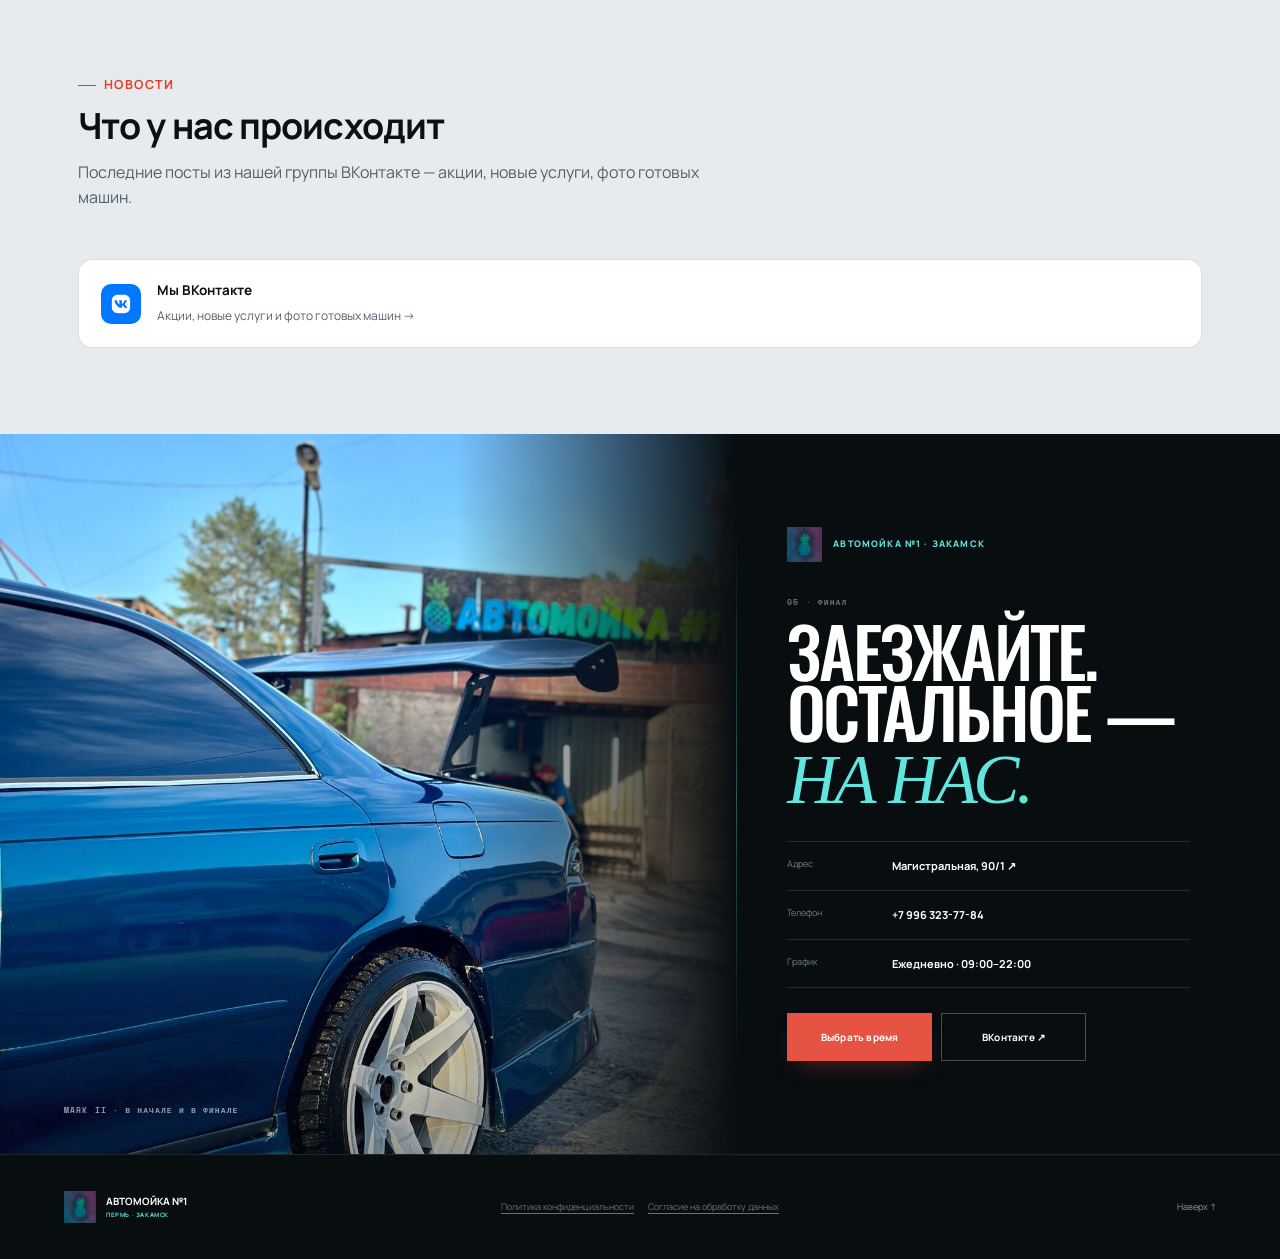
==== commit d617a524: "UX/доступность: связать все <label> с полями через for/id (67 полей) — клик по подписи фокусирует по" ====
--- a/frontend/index.html
+++ b/frontend/index.html
@@ -278,7 +278,7 @@
 
       <div id="stepPhone">
         <div class="field">
-          <label>Номер телефона</label>
+          <label for="phoneInput">Номер телефона</label>
           <input type="tel" id="phoneInput" inputmode="tel" autocomplete="tel" placeholder="+7 900 000-00-00">
         </div>
         <label class="consent-check">
@@ -291,7 +291,7 @@
 
       <div id="stepCode" style="display:none;">
         <div class="field">
-          <label>Код из смс</label>
+          <label for="codeInput">Код из смс</label>
           <div class="otp-row">
             <input type="text" id="codeInput" maxlength="4" inputmode="numeric" pattern="[0-9]*" autocomplete="one-time-code" placeholder="0000">
             <button class="btn btn-outline" id="resendBtn">Ещё раз</button>
@@ -302,7 +302,7 @@
 
       <div id="stepBooking" style="display:none;">
         <div class="field">
-          <label>Услуга</label>
+          <label for="serviceSelect">Услуга</label>
           <select id="serviceSelect"></select>
         </div>
         <div class="field">
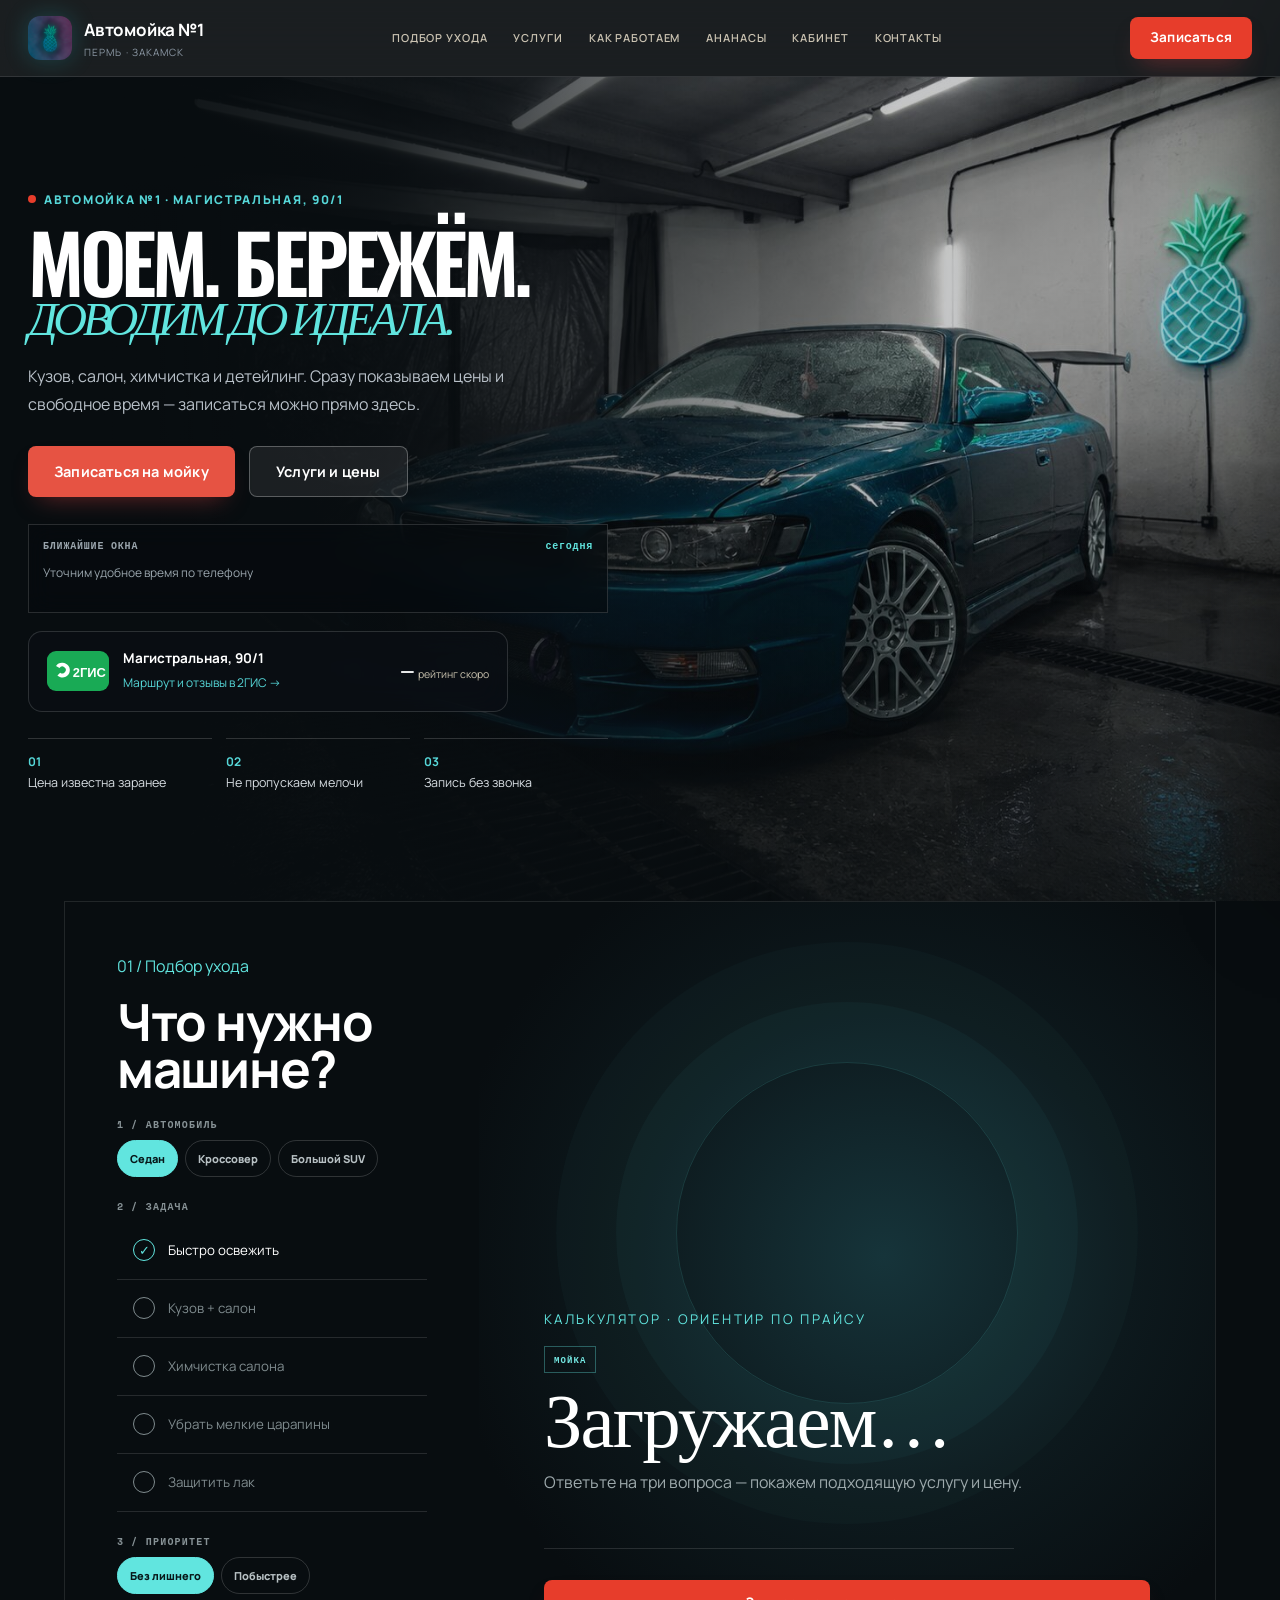
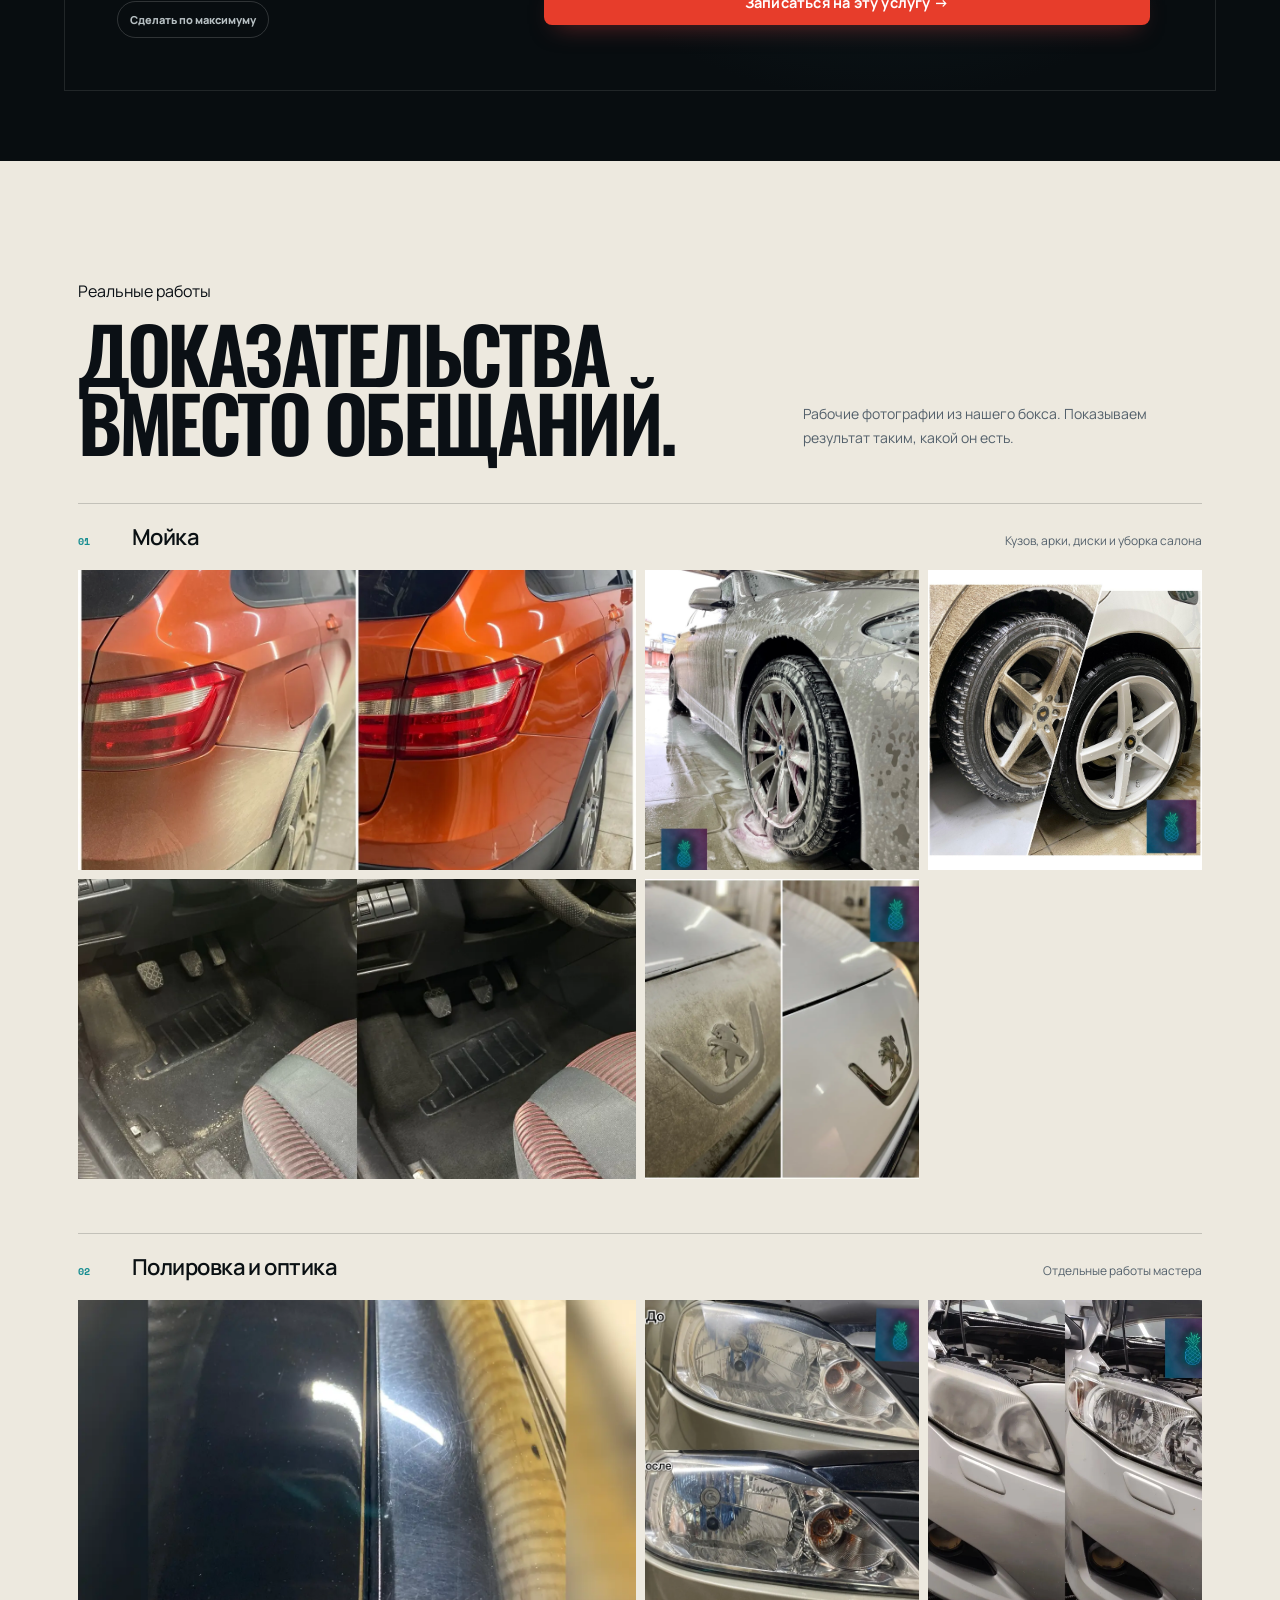
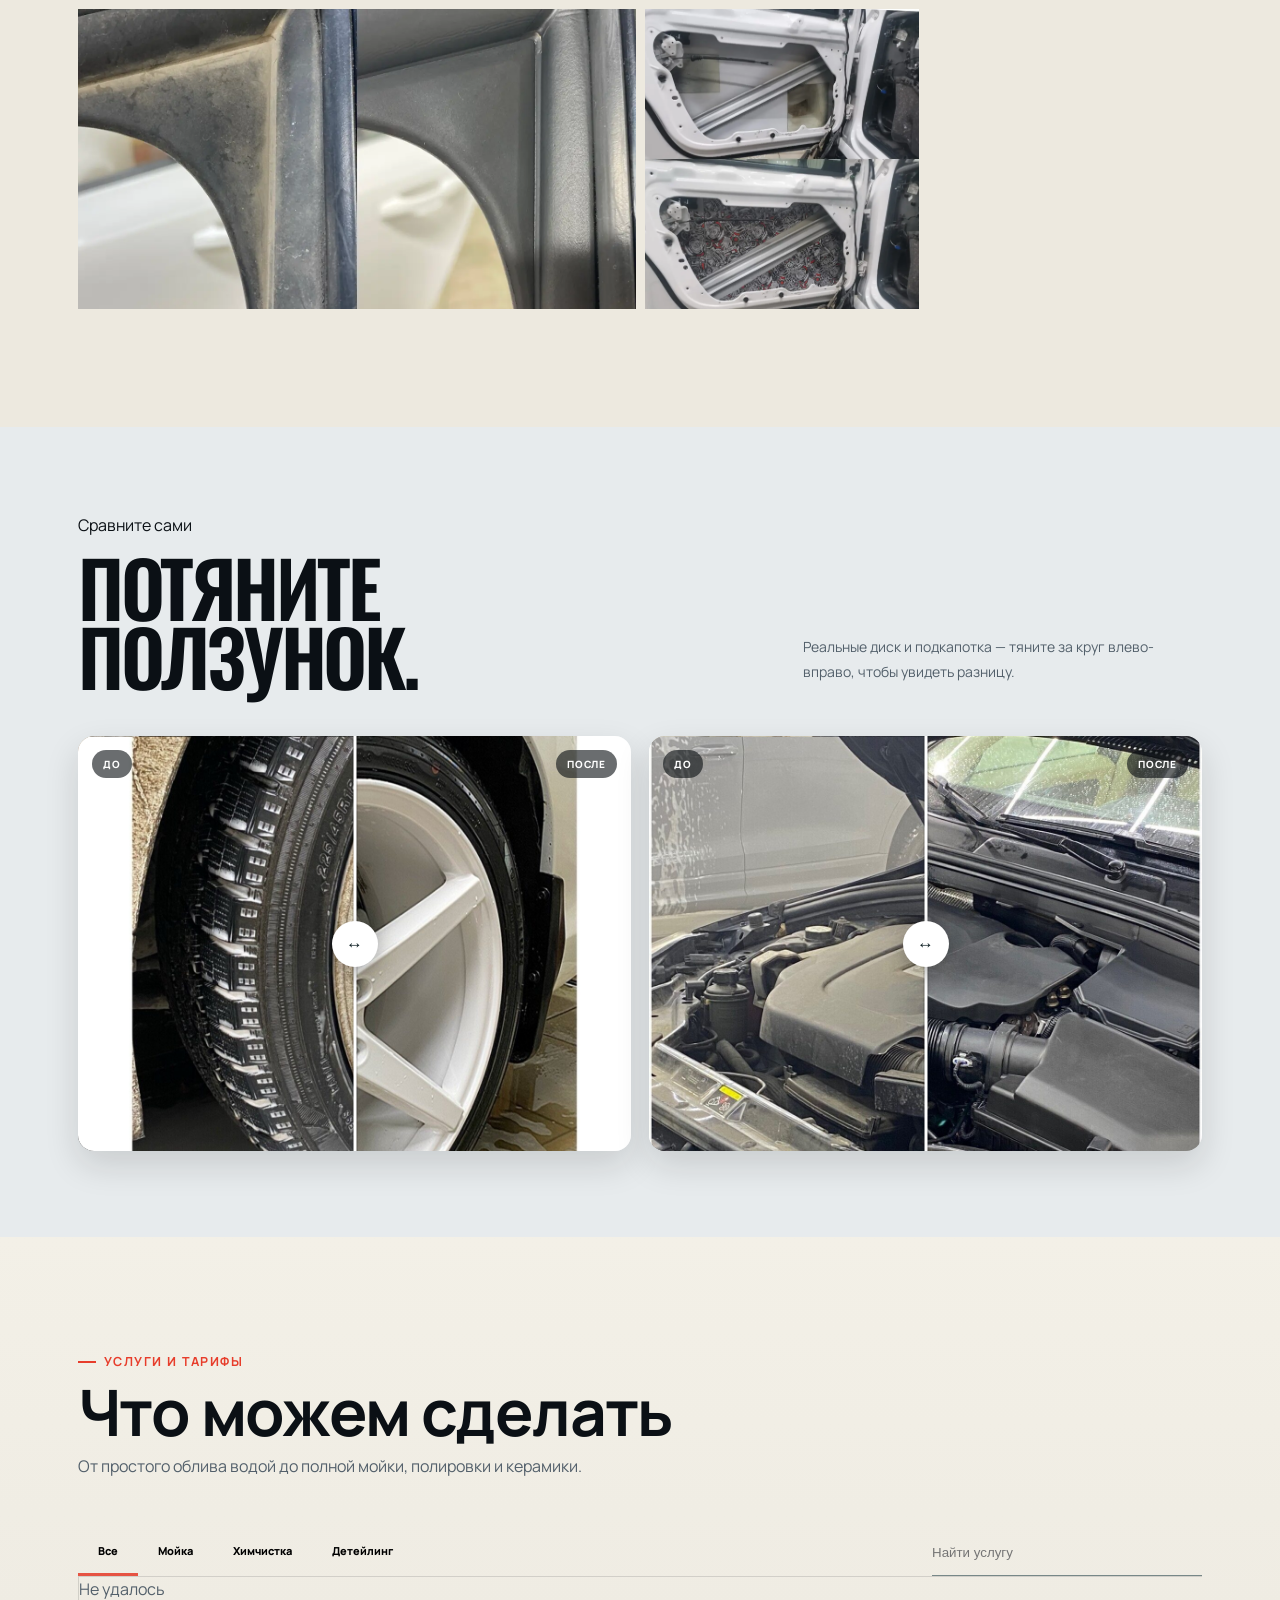
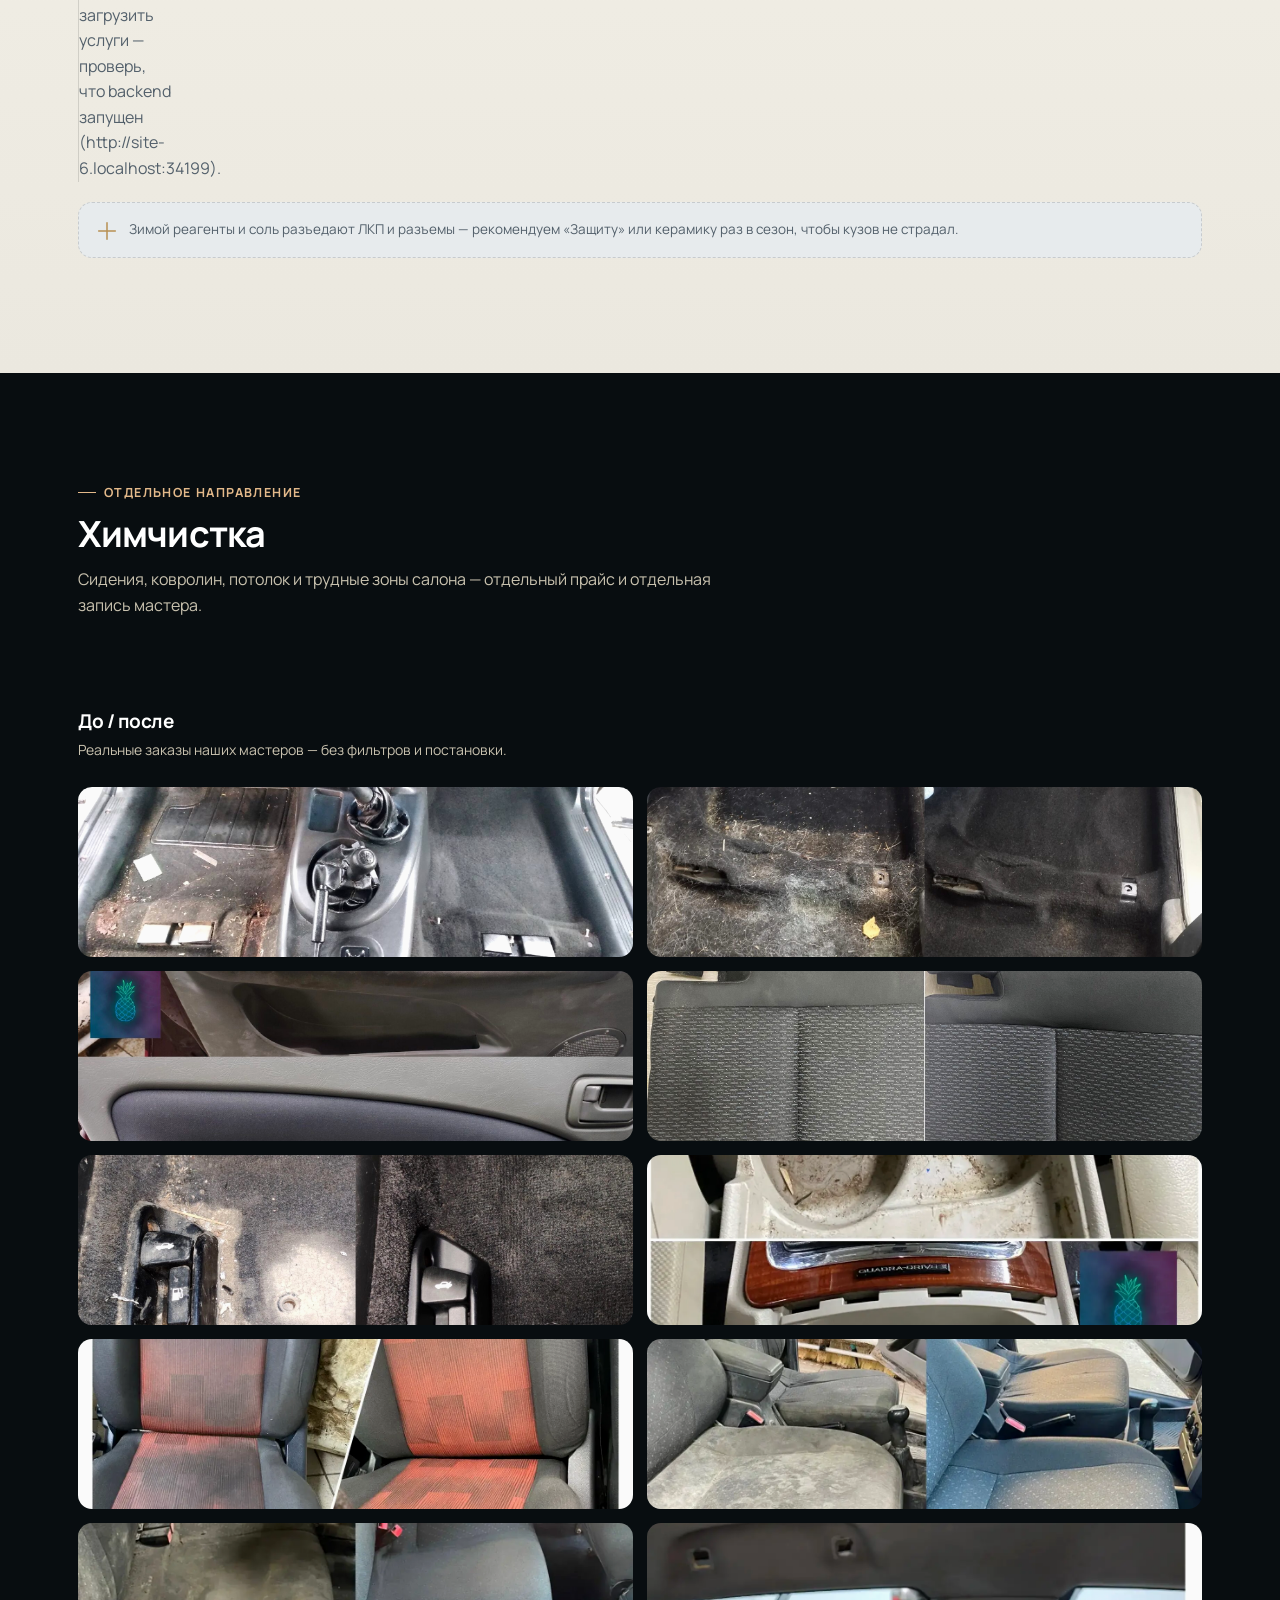
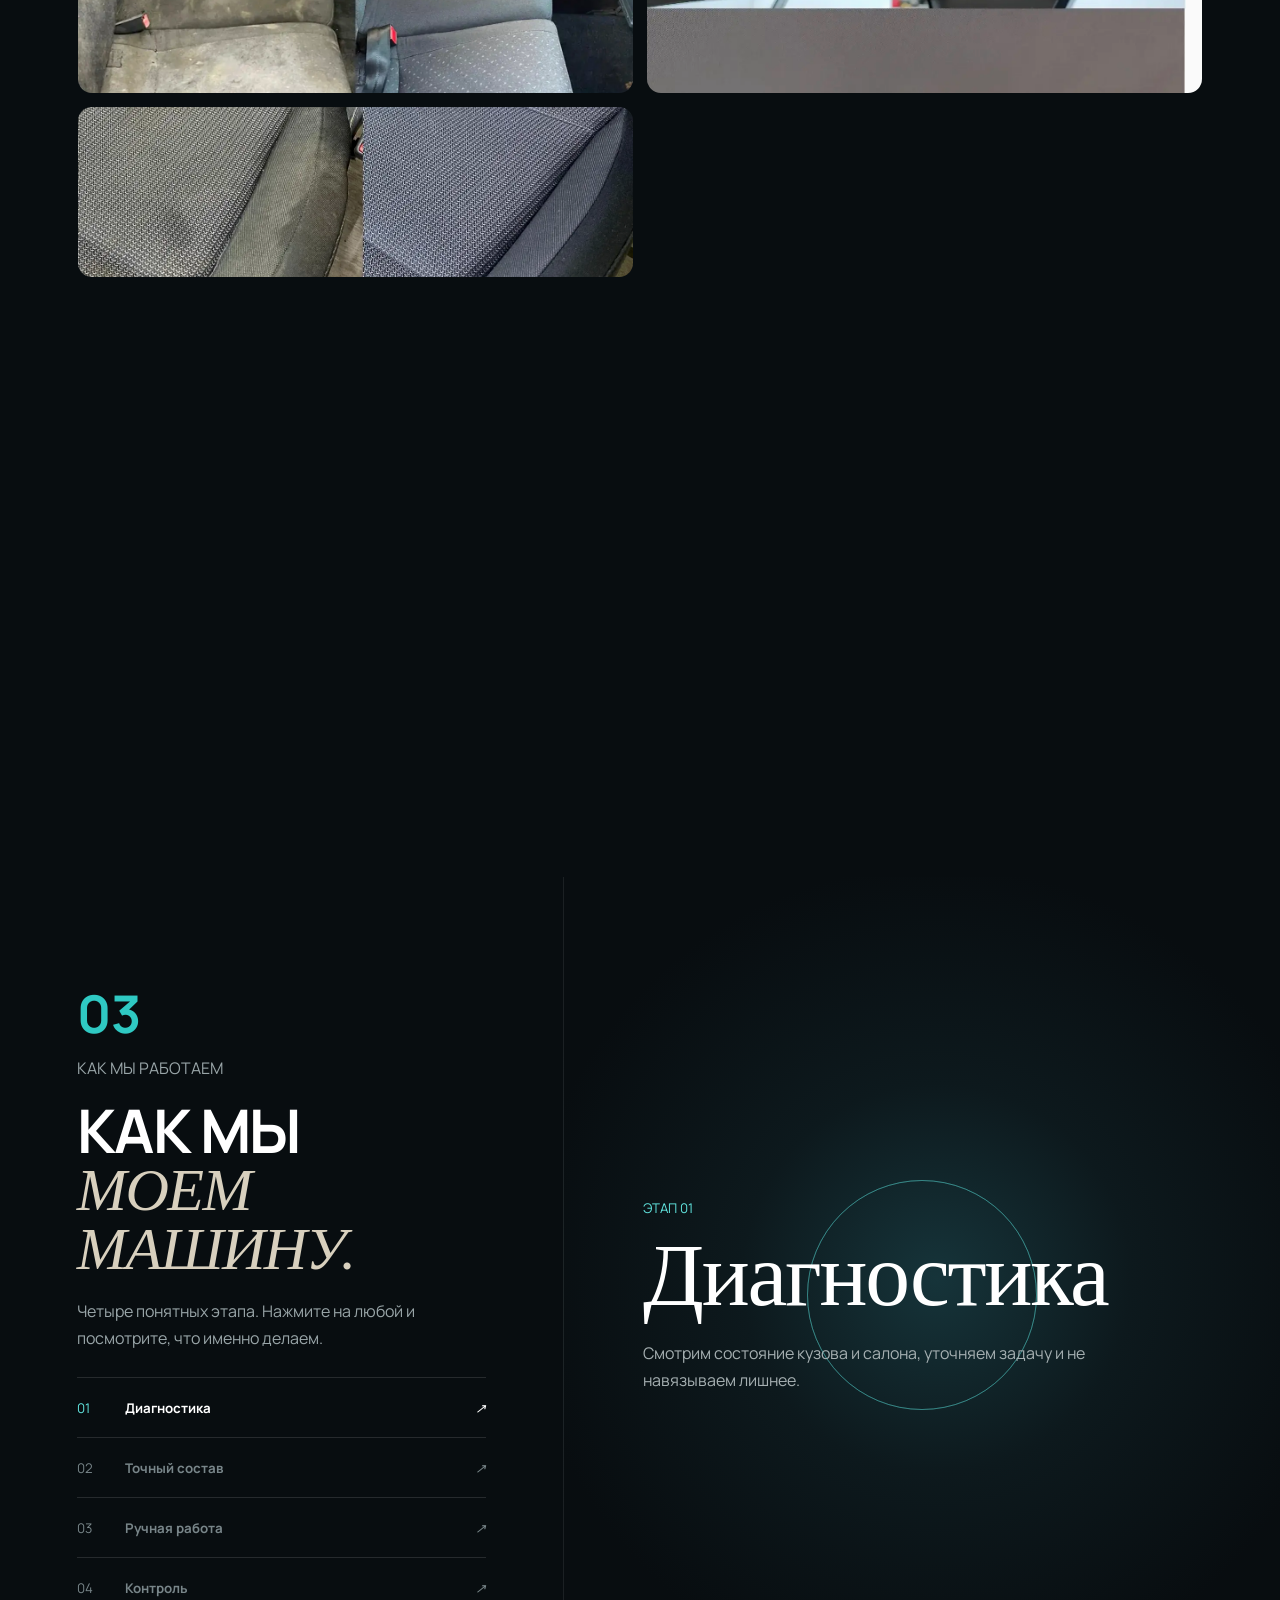
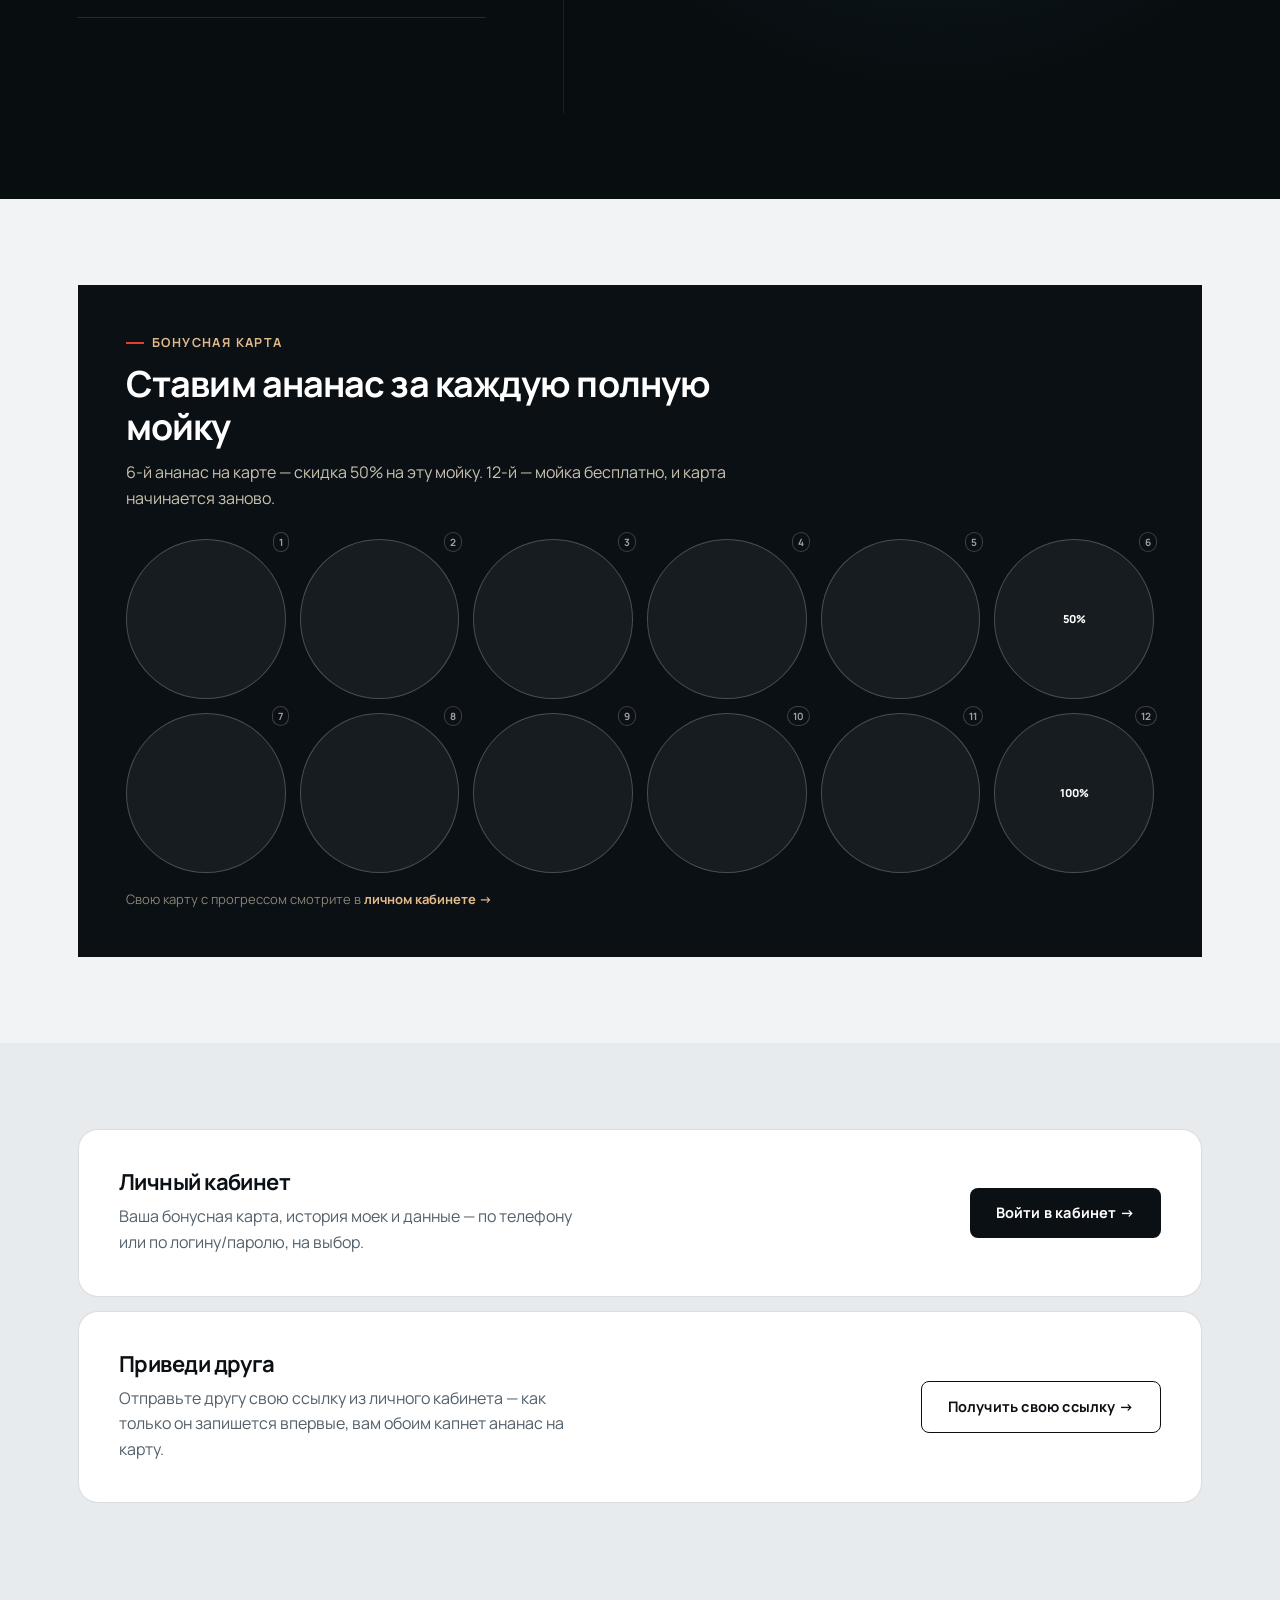
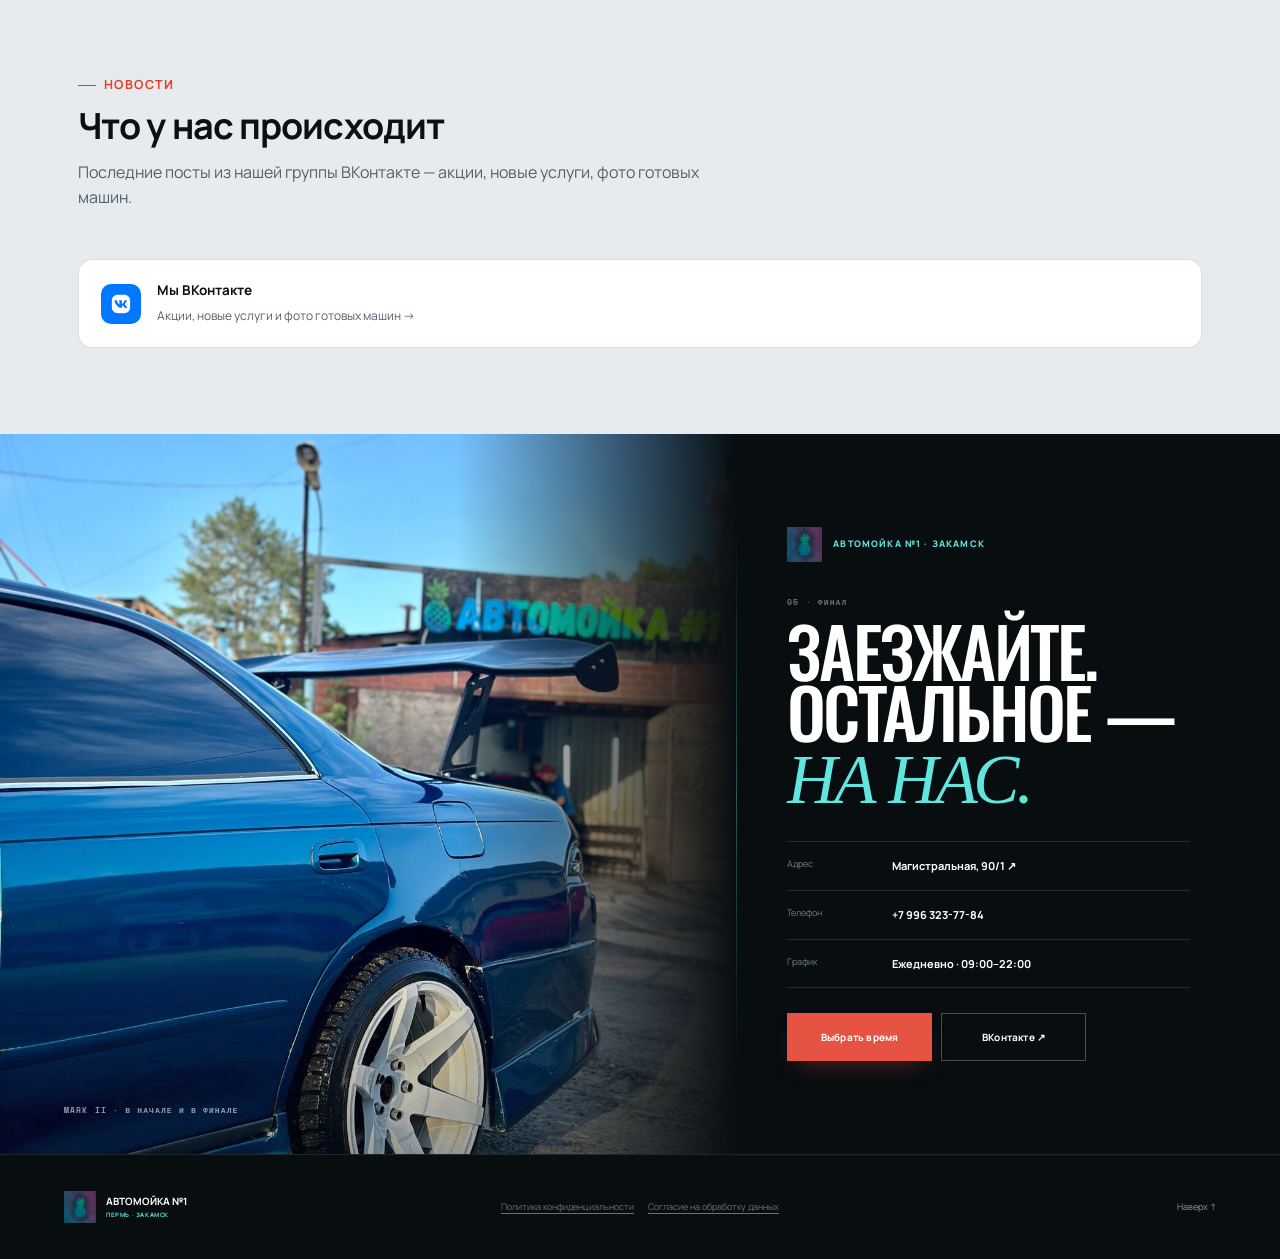
==== commit 8eeb683b: "UX: защита от двойного клика на кнопках отправки/проверки SMS-кода (состояние загрузки, как у кнопки" ====
--- a/frontend/index.html
+++ b/frontend/index.html
@@ -974,11 +974,15 @@
     document.getElementById('line2').classList.toggle('done', n > 2);
   }
 
-  document.getElementById('sendCodeBtn').addEventListener('click', async () => {
+  const sendCodeBtn = document.getElementById('sendCodeBtn');
+  sendCodeBtn.addEventListener('click', async () => {
     const phone = document.getElementById('phoneInput').value.trim();
     if (phone.replace(/\D/g,'').length < 10) { setStatus('Введите корректный номер телефона', 'err'); return; }
     if (!document.getElementById('phoneConsent').checked) { setStatus('Подтвердите согласие на обработку данных', 'err'); return; }
     pendingPhone = phone;
+    sendCodeBtn.disabled = true;
+    const sendInitialText = sendCodeBtn.textContent;
+    sendCodeBtn.textContent = 'Отправляем…';
     try {
       await api('/auth/otp/request', { method: 'POST', body: JSON.stringify({ phone, consent: true, policy_version: '2026-07-31' }) });
       setStatus('Код отправлен по смс', 'ok');
@@ -986,10 +990,15 @@
       stepCode.style.display = 'block';
       setStep(2);
     } catch (e) { setStatus(e.message || 'Не удалось отправить код', 'err'); }
+    finally { sendCodeBtn.disabled = false; sendCodeBtn.textContent = sendInitialText; }
   });
   document.getElementById('resendBtn').addEventListener('click', () => document.getElementById('sendCodeBtn').click());
-  document.getElementById('verifyCodeBtn').addEventListener('click', async () => {
+  const verifyCodeBtn = document.getElementById('verifyCodeBtn');
+  verifyCodeBtn.addEventListener('click', async () => {
     const code = document.getElementById('codeInput').value.trim();
+    verifyCodeBtn.disabled = true;
+    const verifyInitialText = verifyCodeBtn.textContent;
+    verifyCodeBtn.textContent = 'Проверяем…';
     try {
       const refCode = new URLSearchParams(window.location.search).get('ref');
       const data = await api('/auth/otp/verify', { method: 'POST', body: JSON.stringify({ phone: pendingPhone, code, referral_code: refCode }) });
@@ -1002,6 +1011,7 @@
       tactileFeedback(15);
       updatePublicLoyaltyDisplay();
     } catch (e) { setStatus(e.message || 'Неверный код, попробуйте снова', 'err'); }
+    finally { verifyCodeBtn.disabled = false; verifyCodeBtn.textContent = verifyInitialText; }
   });
 
   async function updatePublicLoyaltyDisplay() {
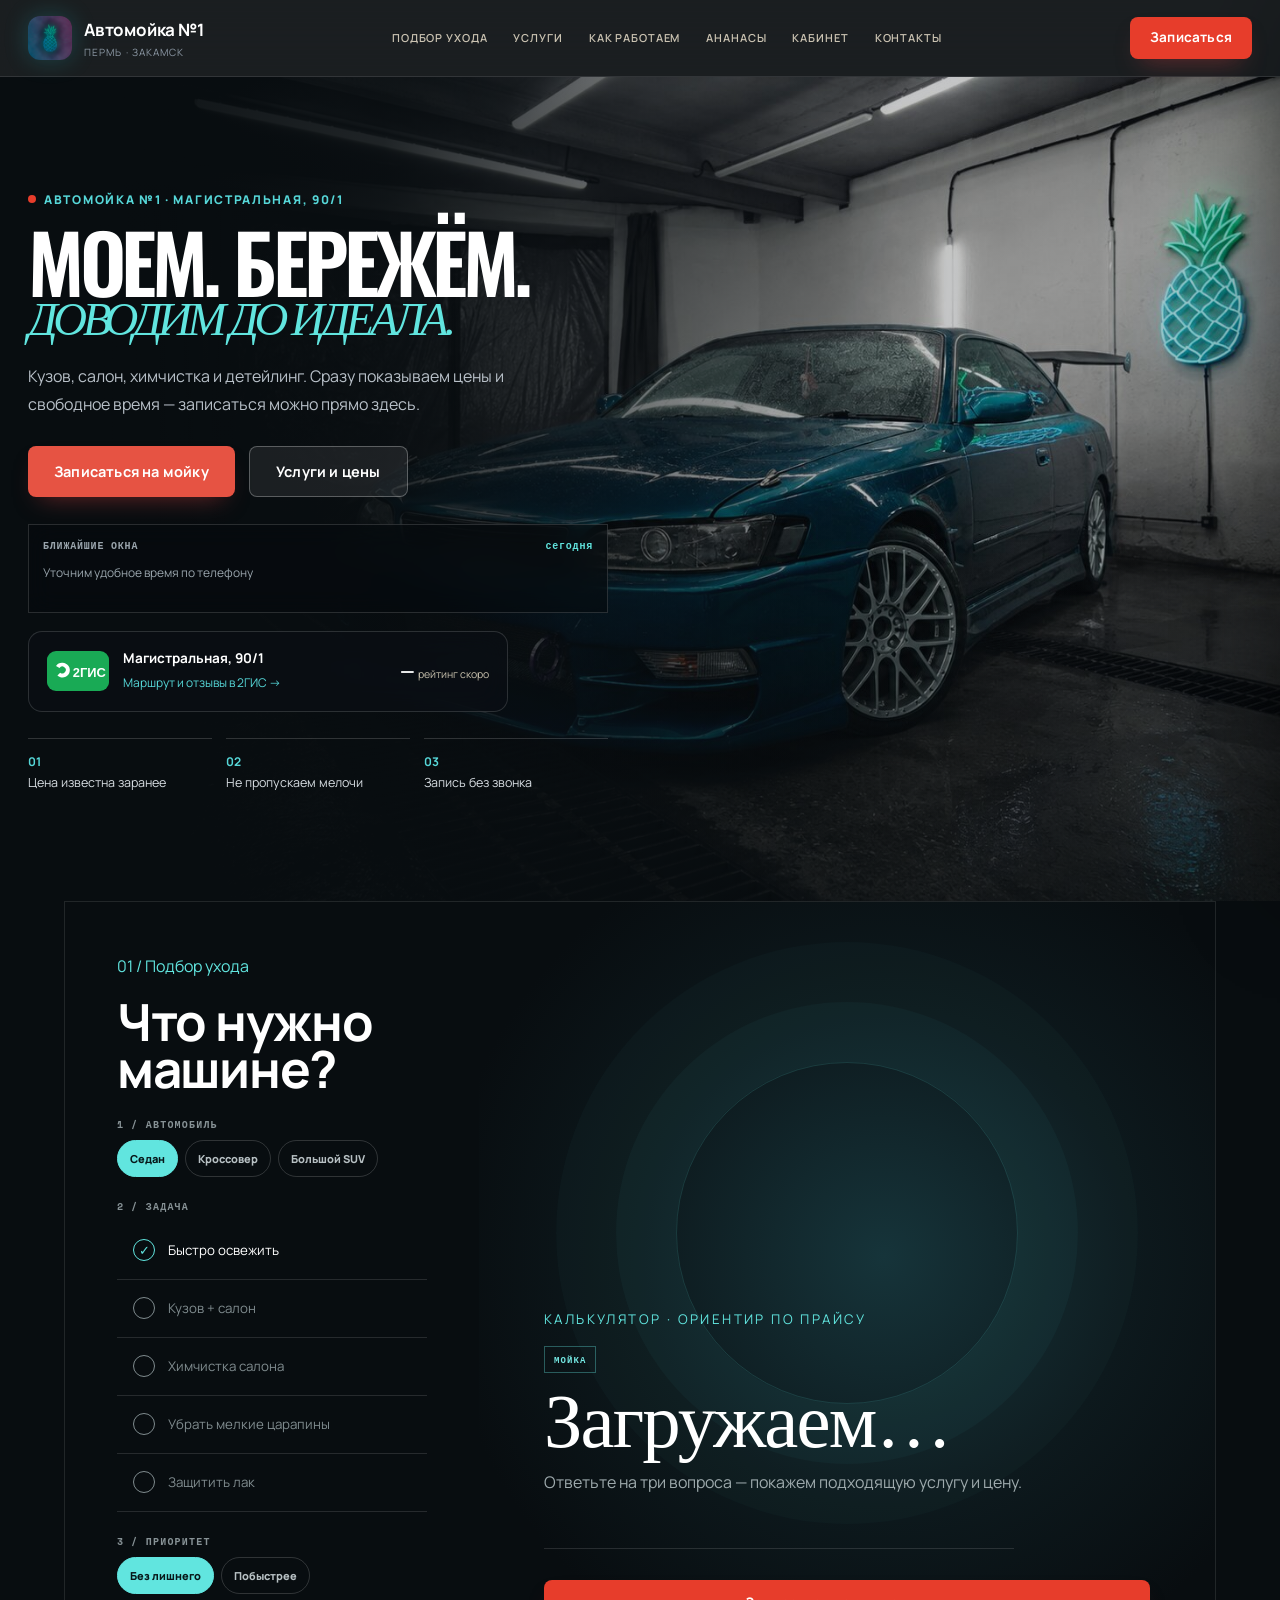
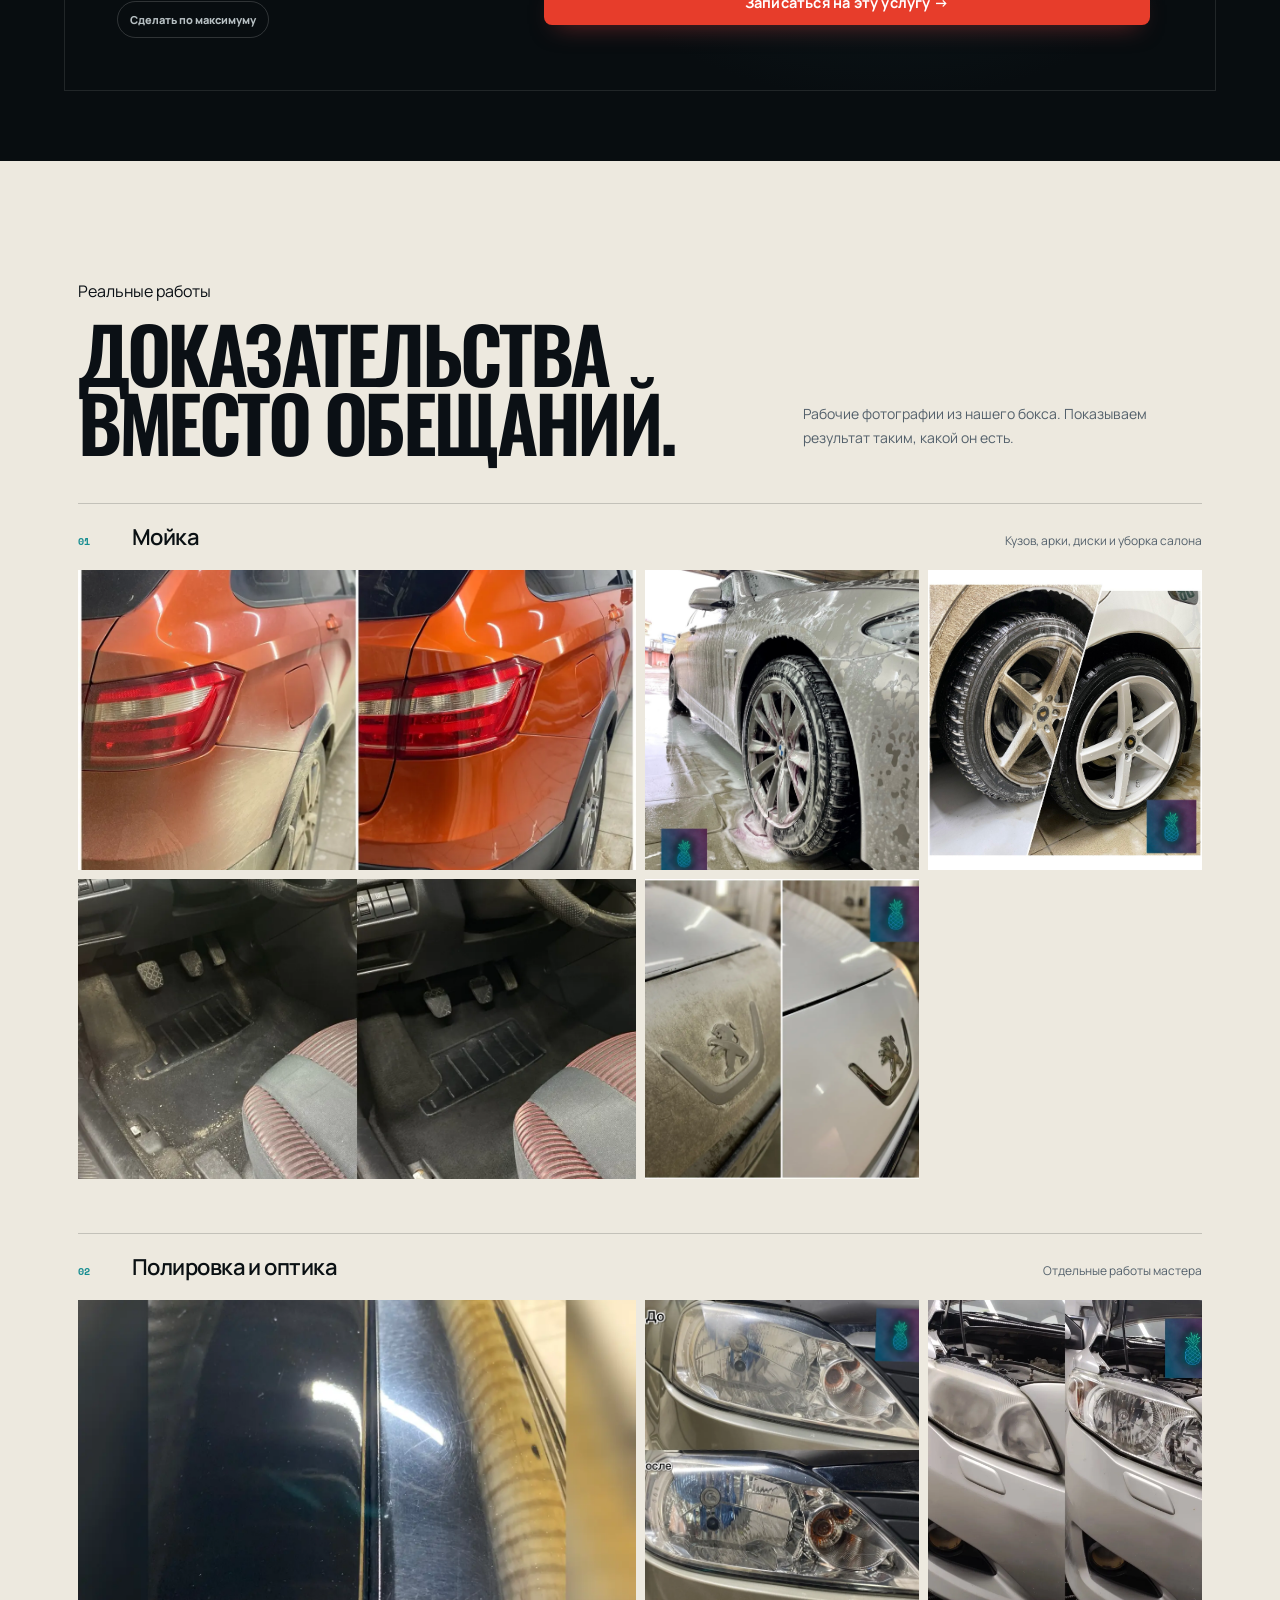
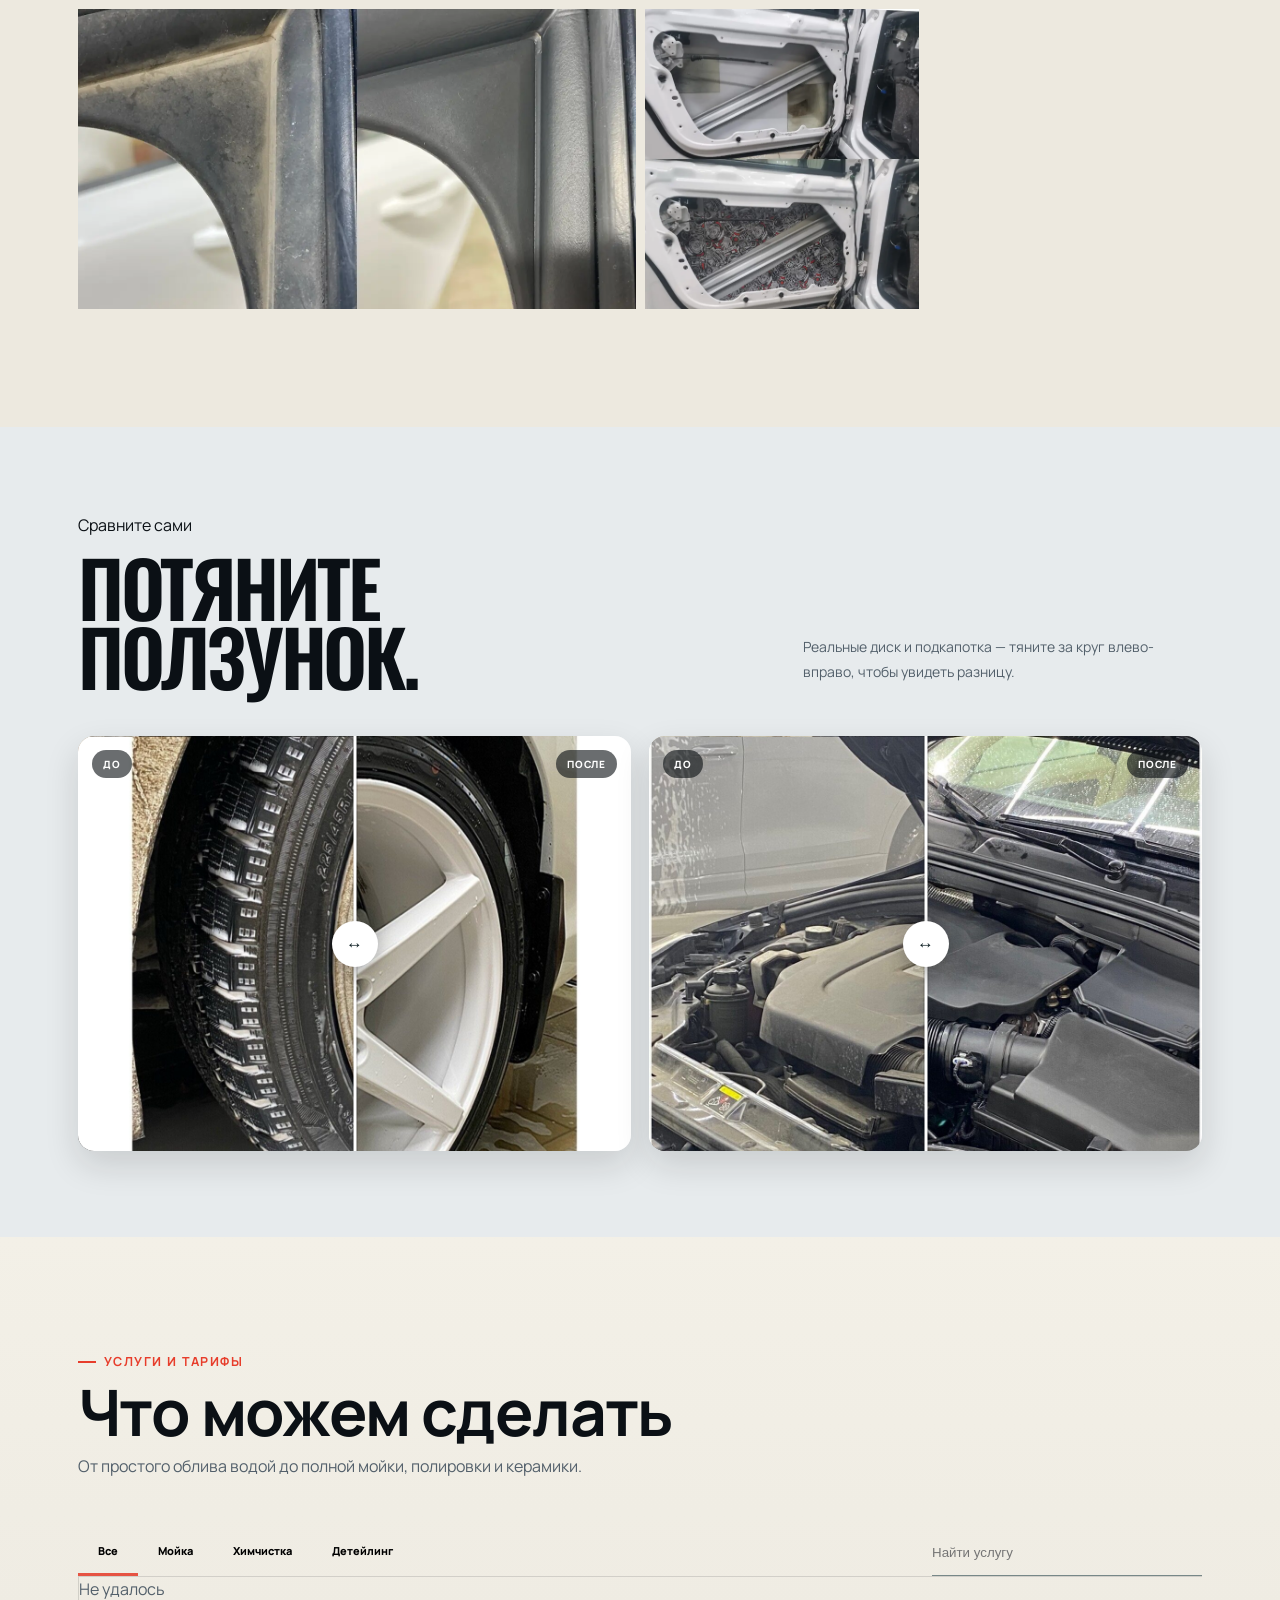
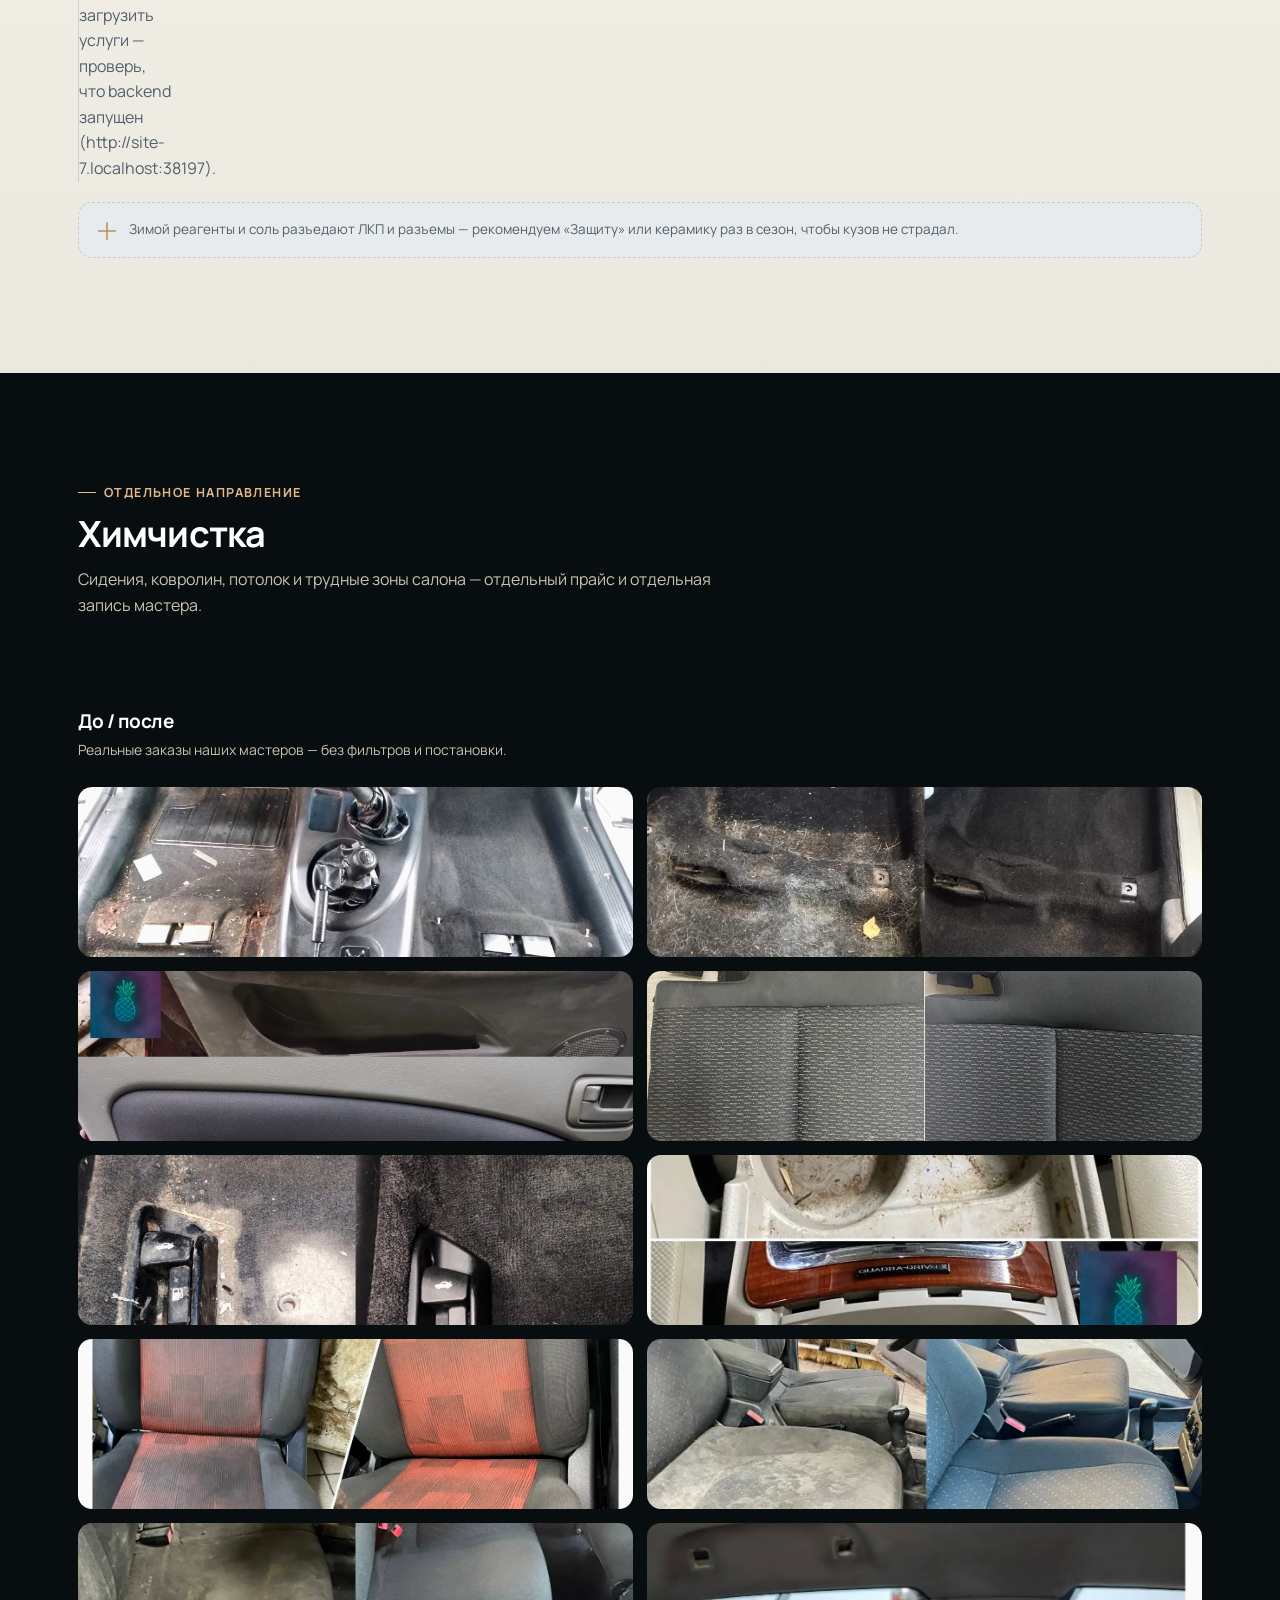
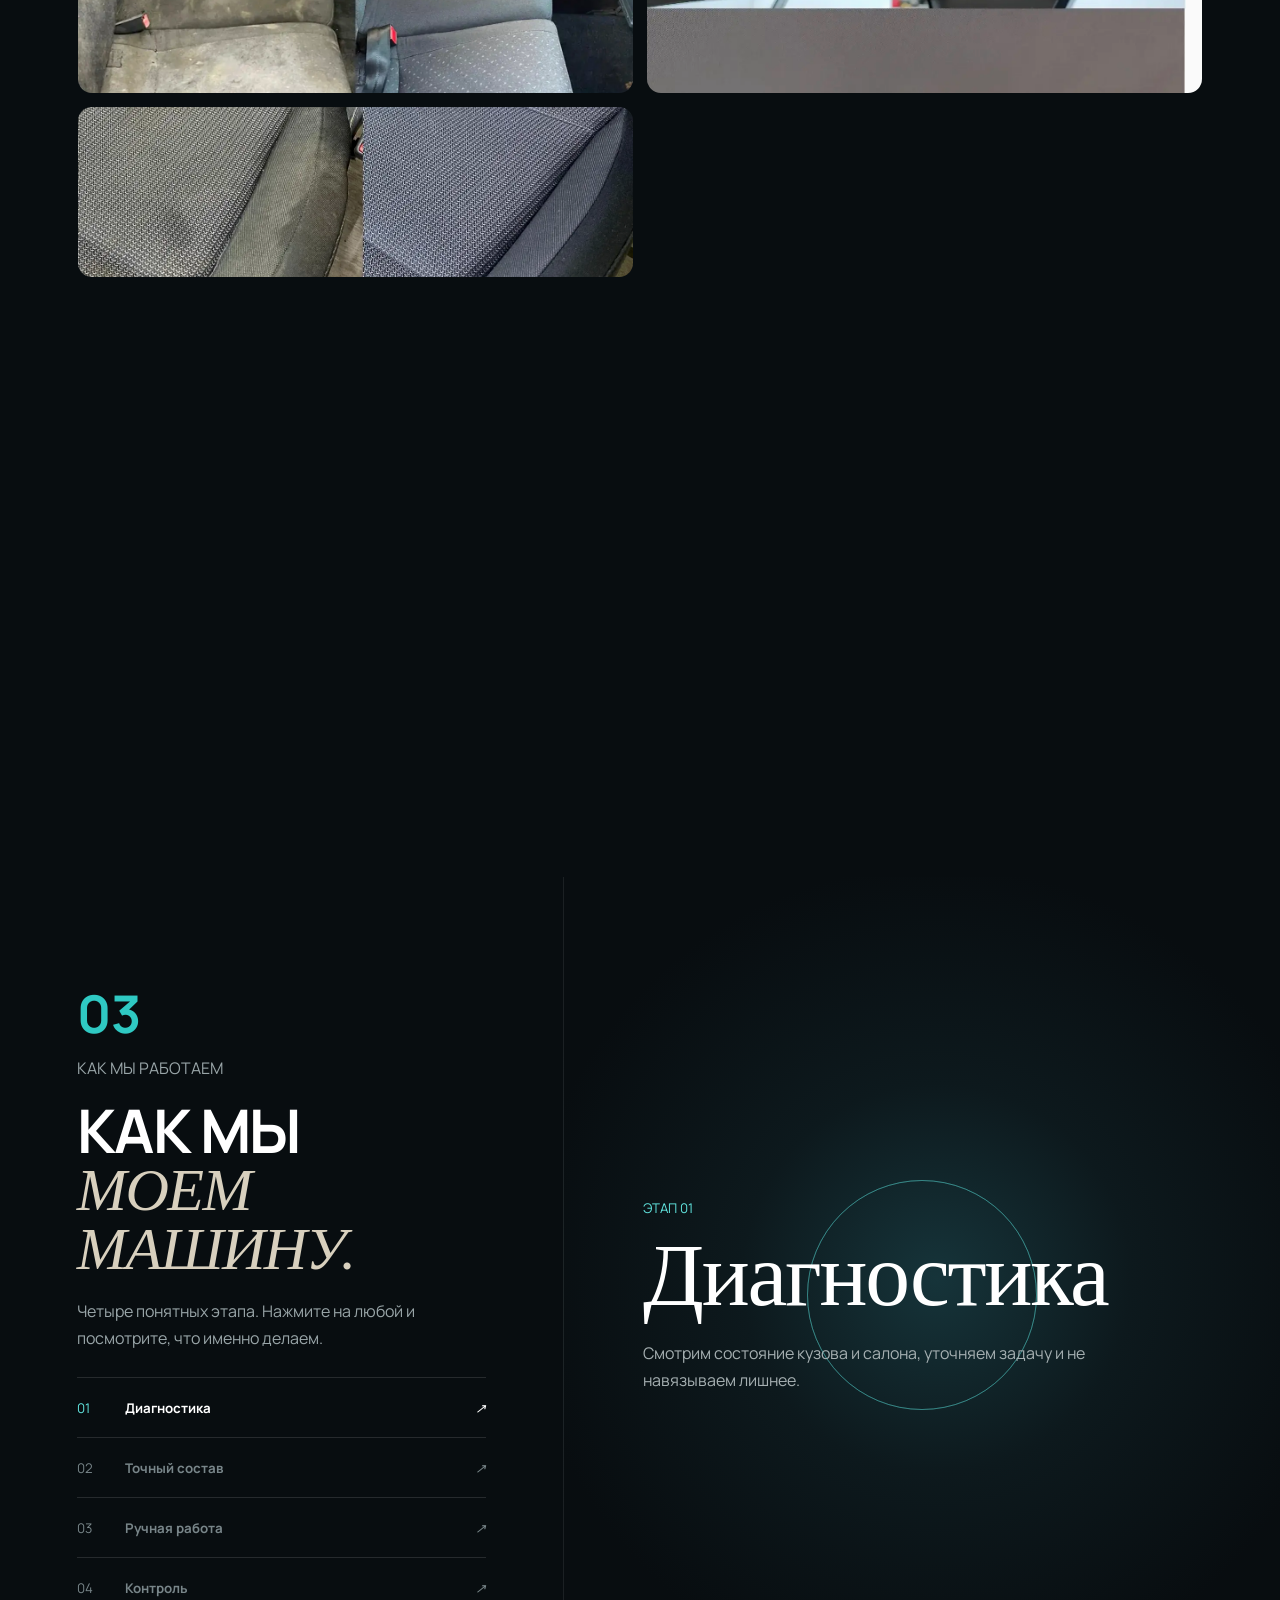
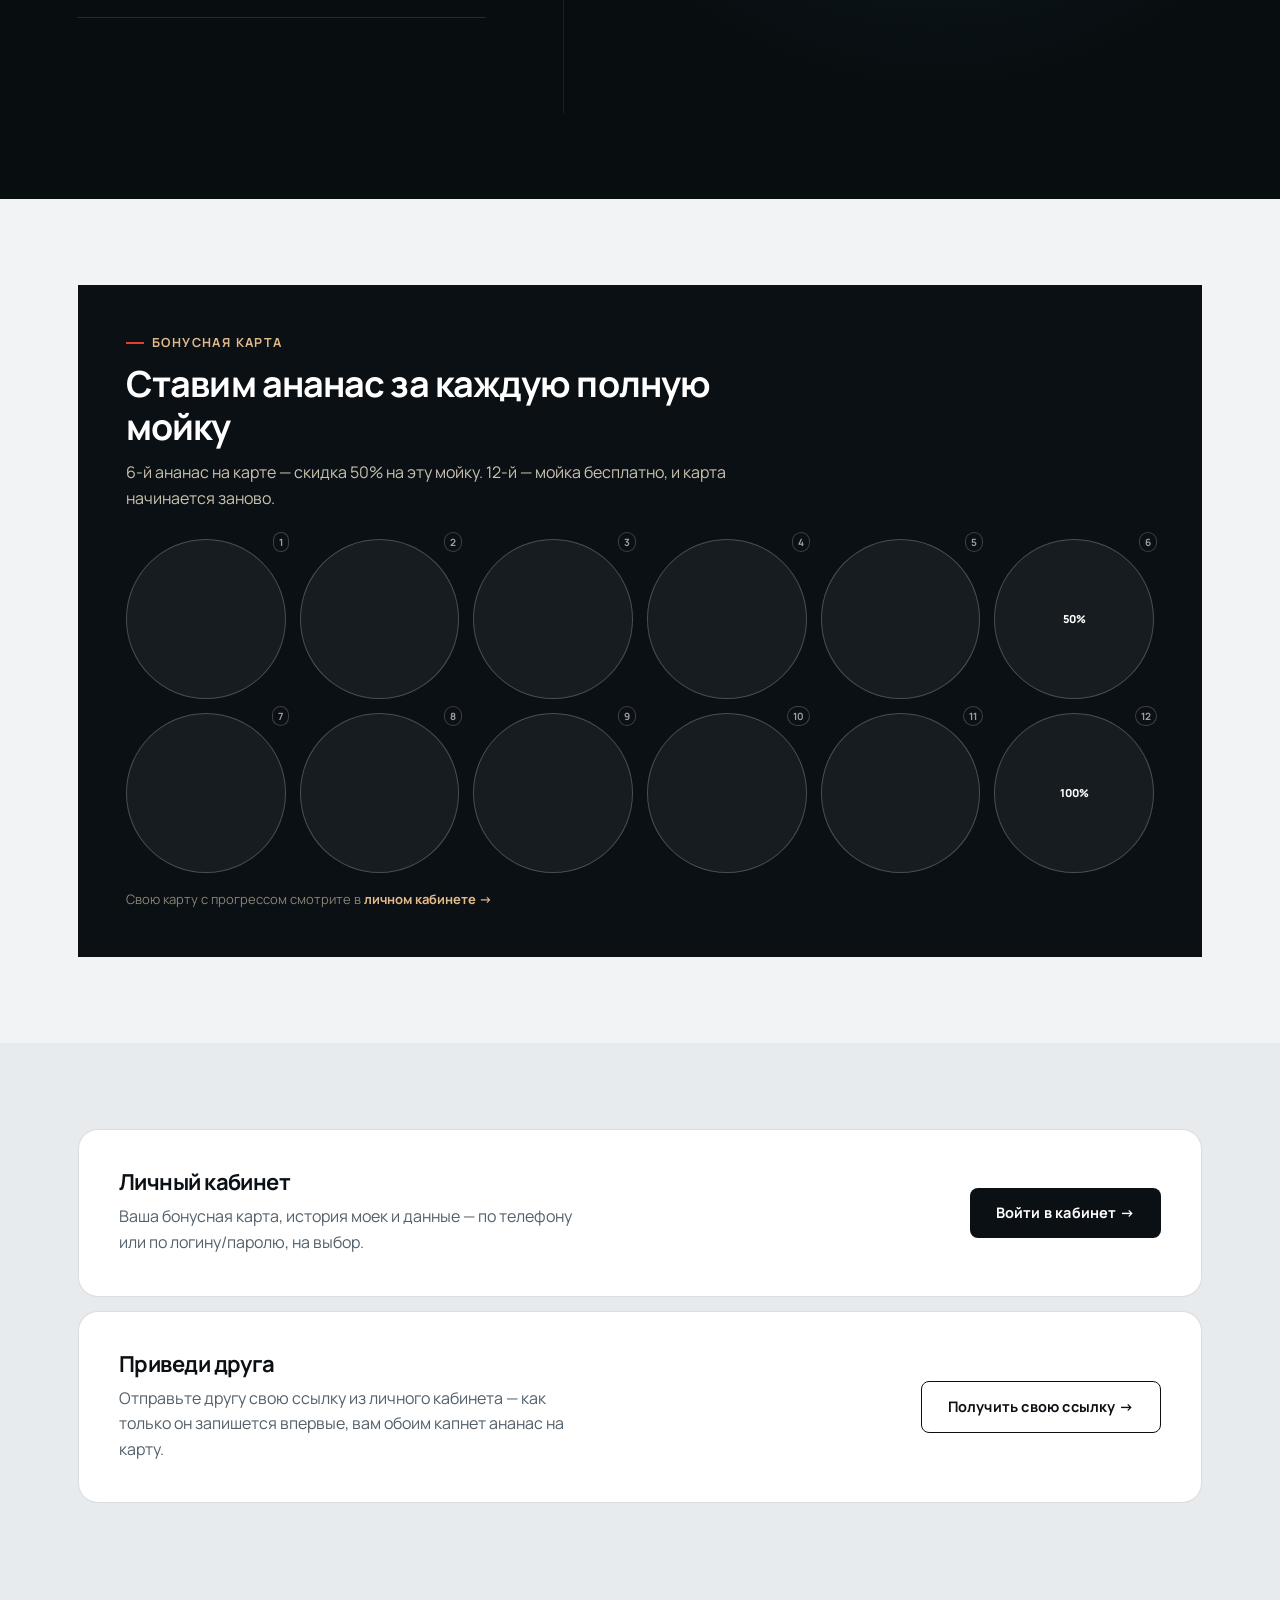
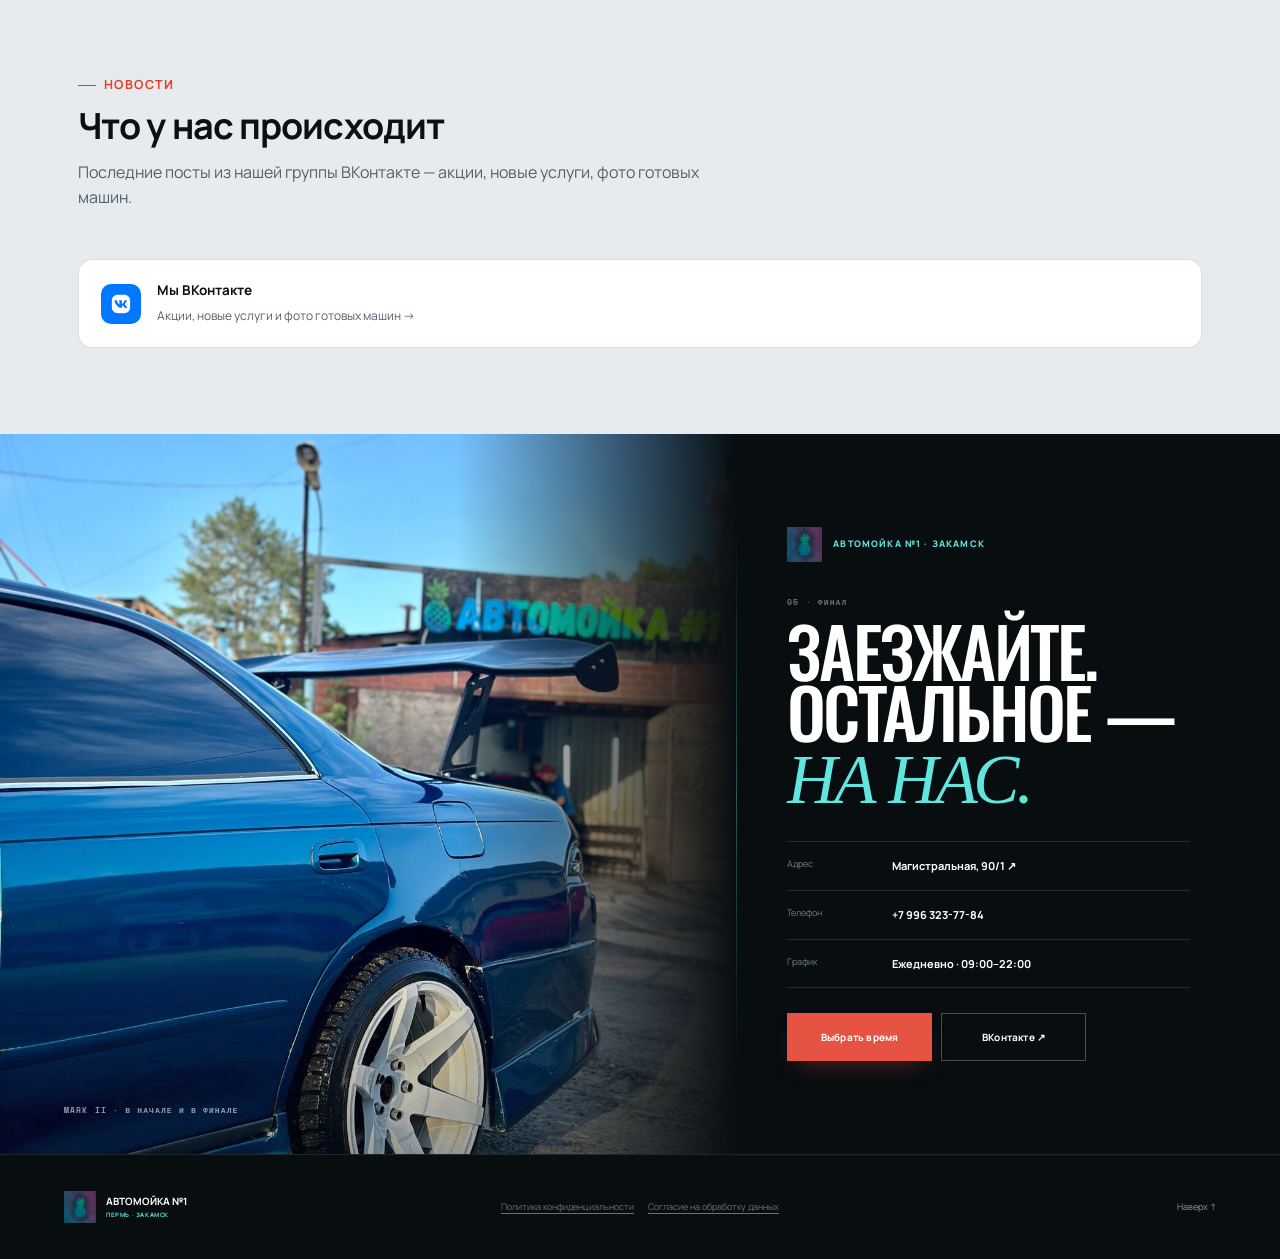
==== commit 9521b66d: "Ускорить загрузку на мобильных: preconnect к fonts.gstatic.com, объединить 6 CSS-файлов в один (мень" ====
--- a/frontend/index.html
+++ b/frontend/index.html
@@ -19,6 +19,7 @@
 <link rel="apple-touch-icon" href="static/img/apple-touch-icon.png">
 <link rel="manifest" href="manifest.webmanifest">
 <link rel="preconnect" href="https://fonts.googleapis.com">
+<link rel="preconnect" href="https://fonts.gstatic.com" crossorigin>
 <link href="https://fonts.googleapis.com/css2?family=Manrope:wght@400;500;600;700;800&family=Oswald:wght@500;600;700&family=Space+Mono:wght@400;700&display=swap" rel="stylesheet">
 <link rel="stylesheet" href="static/css/theme.css">
 <style>
@@ -170,12 +171,7 @@
   .ba-tag-right{right:14px;}
   @media(max-width:760px){.ba-grid{grid-template-columns:1fr;}}
 </style>
-<link rel="stylesheet" href="static/css/site-v2.css">
-<link rel="stylesheet" href="static/css/interactions-v9.css">
-<link rel="stylesheet" href="static/css/hero-inspection-v15.css">
-<link rel="stylesheet" href="static/css/finale-v22.css">
-<link rel="stylesheet" href="static/css/visual-v23.css">
-<link rel="stylesheet" href="static/css/mobile-v27.css">
+<link rel="stylesheet" href="static/css/bundle-v1.css">
 </head>
 <body>
 
--- a/frontend/static/css/bundle-v1.css
+++ b/frontend/static/css/bundle-v1.css
@@ -0,0 +1,341 @@
+:root{--v2-paper:#f3f0e7;--v2-ink:#080d10;--v2-ink2:#111c21;--v2-aqua:#61e5df;--v2-red:#e65343;--v2-line:rgba(8,13,16,.13)}
+body{background:var(--v2-paper)}
+.nav{background:rgba(8,13,16,.92);border-bottom:1px solid rgba(255,255,255,.1)}
+.nav .wrap{max-width:1480px}
+.navlinks a{font-size:11px;text-transform:uppercase;letter-spacing:.08em}
+.hero{min-height:calc(100svh - 76px);padding:0;background:var(--v2-ink)}
+.hero::before{background:linear-gradient(90deg,#080d10 0,rgba(8,13,16,.9) 30%,rgba(8,13,16,.22) 70%),linear-gradient(0deg,rgba(8,13,16,.64),transparent 50%),url("../img/hero-markii-premium.jpg") 58% center/cover no-repeat}
+.hero-grid{max-width:1480px;min-height:calc(100svh - 76px);align-items:center;grid-template-columns:minmax(0,1fr) 390px;padding:64px 0}
+.hero h1{font-size:clamp(58px,6.3vw,102px);line-height:.84;letter-spacing:-.055em}
+.hero h1 em{display:block;font-family:Georgia,serif;font-size:.58em;font-weight:400;font-style:italic;color:var(--v2-aqua);margin-top:.12em}
+.hero p.lead{line-height:1.72}
+.hero .btn-primary{background:var(--v2-red)}
+.book-widget{position:fixed;right:0;top:0;bottom:0;width:min(540px,100%);height:100%;margin:0;border-radius:0;border-left:2px solid rgba(97,229,223,.38);padding:88px 30px 40px;overflow:auto;z-index:1002;transform:translateX(105%);transition:transform .35s cubic-bezier(.2,.8,.2,1);box-shadow:-30px 0 90px rgba(0,0,0,.45)}
+body.booking-open{overflow:hidden}
+body.booking-open .book-widget{transform:translateX(0)}
+.booking-backdrop{position:fixed;inset:0;background:rgba(3,6,7,.58);backdrop-filter:blur(3px);z-index:1001;opacity:0;visibility:hidden;transition:.3s}
+body.booking-open .booking-backdrop{opacity:1;visibility:visible}
+.booking-close{position:absolute;right:24px;top:20px;width:44px;height:44px;border:1px solid rgba(255,255,255,.2);border-radius:50%;color:#fff;font-size:27px;display:grid;place-items:center}
+.booking-days{display:grid;grid-template-columns:repeat(4,1fr);gap:7px}
+.booking-days button{min-height:58px;border:1px solid rgba(255,255,255,.14);border-radius:9px;background:#151b22;color:#aeb8c2;padding:7px 4px;display:flex;flex-direction:column;align-items:center;justify-content:center;gap:3px}
+.booking-days button b{font-size:12px;color:#fff}.booking-days button span{font-size:10px}
+.booking-days button.active{background:var(--v2-aqua);border-color:var(--v2-aqua);color:#173034}.booking-days button.active b{color:#071719}
+.booking-slots{display:grid;grid-template-columns:repeat(4,1fr);gap:7px;min-height:48px}
+.booking-slots button{min-height:42px;border:1px solid rgba(255,255,255,.14);border-radius:8px;background:#151b22;color:#fff;font:700 12px 'Space Mono',monospace}
+.booking-slots button:hover:not(:disabled),.booking-slots button.active{background:var(--v2-aqua);border-color:var(--v2-aqua);color:#071719}
+.booking-slots button:disabled{opacity:.25;text-decoration:line-through}.slots-hint{grid-column:1/-1;color:#7f8a95;font-size:12px;padding:12px 0}
+.booking-success{display:none;text-align:center;padding:22px 0}.booking-success-mark{width:64px;height:64px;margin:0 auto 15px;border-radius:50%;display:grid;place-items:center;background:var(--v2-aqua);color:#071719;font-size:30px;font-weight:900;box-shadow:0 0 0 10px rgba(97,229,223,.08)}.booking-success small{color:var(--v2-aqua);letter-spacing:.15em;font-weight:800}.booking-success h4{font-size:25px;margin:10px 0 7px;color:#fff}.booking-success p{color:#aeb8c2;font-size:14px;margin-bottom:20px}.booking-success-actions{display:grid;gap:8px}.booking-success-actions .btn{width:100%;min-height:48px}.booking-again{margin-top:18px;color:#8fa0a5;text-decoration:underline;text-underline-offset:4px}.booking-again:hover{color:#fff}#stepBooking.complete>.field,#stepBooking.complete>#confirmBookingBtn,#stepBooking.complete>.hint{display:none!important}#stepBooking.complete .booking-success{display:block}
+.water-sweep{--water-x:-48%;--water-y:28%;--water-opacity:0;position:absolute;inset:-15% -20%;z-index:4;pointer-events:none;overflow:hidden;opacity:var(--water-opacity);transform:translate3d(var(--water-x),var(--water-y),0) rotate(-16deg);width:65%;height:145%;border-radius:48%;background:linear-gradient(90deg,transparent,rgba(97,229,223,.08) 20%,rgba(205,251,255,.48) 48%,rgba(97,229,223,.1) 72%,transparent);filter:blur(2px);mix-blend-mode:screen}
+.water-sweep:before,.water-sweep:after{content:"";position:absolute;inset:8%;border-radius:48%;border:1px solid rgba(210,251,255,.38);box-shadow:0 0 35px rgba(97,229,223,.15)}
+.water-sweep:after{inset:16%;opacity:.55}
+.water-sweep i{position:absolute;width:9px;height:14px;border-radius:55% 45% 55% 45%;background:rgba(205,251,255,.72);animation:waterDrop 2.8s ease-in-out infinite}
+.water-sweep i:nth-child(1){left:28%;top:18%}.water-sweep i:nth-child(2){left:62%;top:43%;animation-delay:.8s}.water-sweep i:nth-child(3){left:44%;top:72%;animation-delay:1.6s}
+@keyframes waterDrop{0%,100%{transform:translateY(-12px) scale(.7);opacity:0}35%{opacity:.9}75%{transform:translateY(22px) scale(1);opacity:0}}
+.care-picker{background:var(--v2-ink);color:white;padding:0 5vw 70px}
+.care-picker-inner{width:min(1480px,100%);margin:auto;display:grid;grid-template-columns:.72fr 1.28fr;border:1px solid rgba(255,255,255,.1)}
+.care-picker-copy{padding:52px}.care-picker-copy .kicker{color:var(--v2-aqua)}
+.care-picker-copy h2{font-size:clamp(36px,4vw,65px);line-height:.92;margin:18px 0 25px}
+.goal-buttons{display:grid}.goal-buttons button{min-height:58px;padding:0 16px;border:0;border-bottom:1px solid rgba(255,255,255,.12);background:transparent;color:#7f8b8e;display:flex;align-items:center;gap:13px;text-align:left}
+.goal-buttons button span{width:22px;height:22px;border:1px solid currentColor;border-radius:50%;display:grid;place-items:center}
+.goal-buttons button.active{color:#fff}.goal-buttons button.active span{color:var(--v2-aqua)}
+.goal-estimate-details{max-width:470px;font-size:11px!important;line-height:1.5!important;color:#7f8b8e!important;margin:0 0 18px!important}
+.care-result{position:relative;min-height:480px;padding:65px;display:flex;flex-direction:column;justify-content:flex-end;overflow:hidden;background:radial-gradient(circle at 55% 45%,#16343a,#0d191d 42%,#080d10 75%)}
+.care-result:before{content:"";position:absolute;width:340px;height:340px;border:1px solid rgba(97,229,223,.15);border-radius:50%;left:50%;top:42%;transform:translate(-50%,-50%);box-shadow:0 0 0 60px rgba(97,229,223,.035),0 0 0 120px rgba(97,229,223,.018)}
+.care-result>*{position:relative}.care-result small{color:var(--v2-aqua);letter-spacing:.18em}.care-result h3{font-family:Georgia,serif;font-size:clamp(48px,6vw,92px);font-weight:400;line-height:.9;margin:14px 0}.care-result p{color:#9eaaad}.care-result b{font-size:22px;margin:10px 0 22px}
+#services{padding:115px 0;background:linear-gradient(180deg,var(--v2-paper),#ebe8df)!important}
+#services .section-head h2{font-size:clamp(42px,5vw,72px);line-height:.94}
+.catalog-tools{display:flex;justify-content:space-between;gap:24px;align-items:end;border-bottom:1px solid var(--v2-line);margin-bottom:0}
+.catalog-tabs{display:flex}.catalog-tabs button{padding:15px 20px;border:0;border-bottom:3px solid transparent;background:transparent;font-size:11px;font-weight:800}.catalog-tabs button.active{border-color:var(--v2-red)}
+.catalog-search{height:45px;display:flex;align-items:center;border-bottom:1px solid #788;min-width:270px}.catalog-search input{border:0;background:transparent;outline:0;width:100%}
+.services-grid{grid-template-columns:repeat(12,minmax(0,1fr));grid-auto-flow:dense;gap:0;border-left:1px solid var(--v2-line)}
+.service-card,.services-grid>.skeleton{grid-column:span 3}
+.services-grid.count-7>.service-card:nth-last-child(-n+3){grid-column:span 4}
+.services-grid.count-5>.service-card:nth-child(-n+3){grid-column:span 4}
+.services-grid.count-5>.service-card:nth-last-child(-n+2){grid-column:span 6}
+.service-card{border-radius:0;min-height:278px;background:rgba(255,255,255,.42);border:0;border-right:1px solid var(--v2-line);border-bottom:1px solid var(--v2-line);padding:25px}
+.service-card:hover{background:#fff;box-shadow:0 24px 50px rgba(8,13,16,.09);z-index:2}
+.service-card.featured{background:var(--v2-ink2);color:#fff}.service-card.featured h3,.service-card.featured .price{color:#fff}
+.service-card .service-icon{border-radius:50%}.service-card .loyalty-mark{font-size:9px;font-weight:800;color:#0d7774;background:rgba(97,229,223,.25);padding:5px 7px;margin-left:auto}
+.service-card .service-meta{display:grid;grid-template-columns:minmax(0,1fr) auto;align-items:end;gap:14px}
+.service-card .service-meta .price{font-size:clamp(15px,1.3vw,19px);line-height:1.25;overflow-wrap:normal;word-break:normal}
+.service-book-btn{border:0;background:transparent;color:var(--ink-soft-2);font-size:11px;white-space:nowrap;padding:3px 0;cursor:pointer}
+.service-card.featured .service-book-btn,.dry-section .service-book-btn{color:#829398}
+.service-book-btn:hover{color:var(--v2-red)!important}
+.dry-section{background:var(--v2-ink)!important;padding:110px 0}
+.dry-section .services-grid{border-left-color:rgba(255,255,255,.12)}.dry-section .service-card{border-color:rgba(255,255,255,.12);border-radius:0}
+.ritual-v2{min-height:760px;background:var(--v2-ink);color:#fff;display:grid;grid-template-columns:.88fr 1.12fr;overflow:hidden}
+.ritual-copy{padding:95px 6vw;display:flex;flex-direction:column;justify-content:center}.ritual-copy .number{font-size:52px;color:#2fc9c3}.ritual-copy h2{font-size:clamp(40px,4.7vw,72px);line-height:.94;margin:20px 0}.ritual-copy h2 em{font-family:Georgia,serif;font-weight:400;color:#d8d0be}.ritual-copy>p{color:#99a5a8;line-height:1.7}
+.ritual-list{margin-top:25px;border-top:1px solid rgba(255,255,255,.12)}.ritual-list button{width:100%;min-height:60px;border:0;border-bottom:1px solid rgba(255,255,255,.12);background:transparent;color:#788589;display:grid;grid-template-columns:48px 1fr auto;align-items:center;text-align:left}.ritual-list button.active{color:#fff}.ritual-list button.active span{color:var(--v2-aqua)}
+.ritual-visual{position:relative;min-height:650px;background:radial-gradient(circle at 52% 48%,#16343a,#0d191d 34%,#080d10 72%);border-left:1px solid rgba(255,255,255,.08);overflow:hidden}.wash-rings{position:absolute;inset:0;display:grid;place-items:center}.wash-rings i{position:absolute;width:18vw;height:18vw;border:1px solid rgba(97,229,223,.16);border-radius:50%;animation:waterRing 5s ease-out infinite}.wash-rings i:nth-child(2){animation-delay:1.25s}.wash-rings i:nth-child(3){animation-delay:2.5s}.wash-rings i:nth-child(4){animation-delay:3.75s}@keyframes waterRing{0%{transform:scale(.2);opacity:0}12%{opacity:1}100%{transform:scale(2.8);opacity:0}}
+.ritual-stage{position:absolute;left:11%;right:11%;top:50%;transform:translateY(-50%)}.ritual-stage small{color:var(--v2-aqua)}.ritual-stage h3{font-family:Georgia,serif;font-weight:400;font-size:clamp(50px,7vw,110px);line-height:.9;margin:14px 0 25px}.ritual-stage p{color:#a5afb1;max-width:460px;line-height:1.7}
+.tiers{border-radius:0}
+.contacts{background:var(--v2-ink)}
+@media(max-width:980px){.hero-grid{grid-template-columns:1fr;padding-top:300px}.care-picker-inner,.ritual-v2{grid-template-columns:1fr}.care-result{min-height:430px}.ritual-visual{min-height:540px}.services-grid{grid-template-columns:repeat(2,minmax(0,1fr))}.services-grid>.service-card,.services-grid>.skeleton{grid-column:auto!important}}
+@media(max-width:560px){.hero-grid{padding-top:245px}.hero h1{font-size:47px}.care-picker{padding:0 0 55px}.care-picker-inner{border-left:0;border-right:0}.care-picker-copy,.care-result{padding:42px 18px}.catalog-tools{display:block}.catalog-tabs{overflow:auto}.catalog-search{width:100%;margin:15px 0}.services-grid{display:flex;overflow-x:auto;scroll-snap-type:x mandatory;border-left:0;padding:0 18px 16px;margin-left:-18px;margin-right:-18px;gap:10px;scrollbar-width:none}.services-grid::-webkit-scrollbar{display:none}.services-grid>.service-card,.services-grid>.skeleton{flex:0 0 84vw;scroll-snap-align:center;min-height:300px;border:1px solid var(--line)}#gallery .gallery-grid,#dry-cleaning .gallery-grid{display:flex;overflow-x:auto;scroll-snap-type:x mandatory;gap:10px;padding:0 18px 12px;margin-left:-18px;margin-right:-18px;scrollbar-width:none}#gallery .gallery-grid::-webkit-scrollbar,#dry-cleaning .gallery-grid::-webkit-scrollbar{display:none}#gallery .gallery-item,#dry-cleaning .gallery-item{flex:0 0 86vw;height:260px;scroll-snap-align:center}.ritual-copy{padding:70px 18px}.wash-rings i{width:44vw;height:44vw}.book-widget{padding:76px 18px 100px}.service-card .service-meta{grid-template-columns:1fr auto}.booking-days{grid-template-columns:repeat(4,minmax(68px,1fr));overflow-x:auto;padding-bottom:4px}.booking-slots{grid-template-columns:repeat(3,1fr)}.water-sweep{width:88%}}
+@media(prefers-reduced-motion:reduce){.wash-rings,.water-sweep{display:none}}
+
+/* ---------- отдельная композиция для телефона ---------- */
+@media(max-width:600px){
+  body{overflow-x:hidden}
+  .nav{position:sticky;top:0}
+  .nav .wrap{height:60px;padding:0 14px}
+  .brand{gap:9px}.brand img{width:34px;height:34px;border-radius:9px}.brand b{font-size:12px}.brand small{font-size:7px}
+  .hero{min-height:0;padding:0}
+  .hero::before{inset:0;background:linear-gradient(180deg,rgba(8,13,16,.02) 0,rgba(8,13,16,.28) 34%,#080d10 57%),url("../img/hero-markii-premium.jpg") 58% 0/auto 285px no-repeat;background-color:#080d10}
+  .hero-grid{display:block;min-height:0;padding:225px 16px 34px}
+  .eyebrow{font-size:9px;letter-spacing:.14em;margin-bottom:12px}
+  .hero h1{font-size:clamp(38px,11.5vw,46px);line-height:.88;margin-bottom:17px;max-width:360px}
+  .hero h1 em{font-size:.55em;line-height:1.02;margin-top:7px}
+  .hero p.lead{font-size:13px;line-height:1.55;margin-bottom:18px;max-width:350px}
+  .hero-cta{display:grid;grid-template-columns:1fr 1fr;gap:8px;margin-bottom:16px}
+  .hero-cta .btn{width:auto;min-height:46px;padding:0 10px;font-size:10px}
+  .hero .load-pulse{font-size:11px!important;margin-bottom:12px!important}
+  .gis-card{max-width:none;padding:11px 12px;border-radius:11px}.gis-badge{width:34px;height:34px}.gis-info b{font-size:12px}.gis-info span{font-size:10px}
+  .busy-hours-panel{display:none}
+  .hero-promise{display:none}
+  .dirt-wash-layer{bottom:auto;height:310px}
+  .water-sweep{inset:-30px -25%;height:370px;width:90%;filter:blur(1px)}
+  section{padding:56px 0}
+  .section-head{margin-bottom:26px}.section-head h2{font-size:30px;line-height:1.02}.section-head p{font-size:14px;line-height:1.55;margin-top:9px}
+  .care-picker{padding:0 0 44px}.care-picker-inner{display:block}
+  .care-picker-copy{padding:36px 16px 24px}.care-picker-copy h2{font-size:32px;line-height:1;margin:13px 0 18px}
+  .goal-buttons{grid-template-columns:1fr 1fr;gap:7px}.goal-buttons button{min-height:52px;border:1px solid rgba(255,255,255,.12);padding:8px;font-size:11px;line-height:1.2}.goal-buttons button span{width:18px;height:18px;flex:0 0 auto}
+  .care-result{min-height:310px;padding:38px 16px}.care-result:before{width:220px;height:220px;top:39%}.care-result h3{font-size:44px;line-height:.92;margin:10px 0 13px}.care-result p{font-size:13px;line-height:1.5}.care-result b{font-size:18px;margin:7px 0 8px}.goal-estimate-details{font-size:10.5px!important;margin-bottom:16px!important}
+  #services{padding:58px 0}.catalog-tabs button{padding:12px 13px}.catalog-search{height:42px}
+  .services-grid>.service-card,.services-grid>.skeleton{flex-basis:86vw;min-height:265px;padding:21px}
+  .service-card h3{font-size:18px}.service-card .desc{font-size:13px;line-height:1.5}.service-card .service-meta .price{font-size:17px}
+  .dry-section{padding:58px 0}.dry-section .section-head{margin-bottom:25px}
+  #gallery .gallery-item,#dry-cleaning .gallery-item{height:235px;flex-basis:87vw}
+  .ritual-v2{display:block;min-height:0}.ritual-copy{padding:55px 16px 36px}.ritual-copy .number{font-size:38px}.ritual-copy h2{font-size:35px;margin:13px 0}.ritual-copy>p{font-size:13px;line-height:1.55}
+  .ritual-list{margin-top:18px}.ritual-list button{min-height:51px;grid-template-columns:38px 1fr auto;font-size:12px}
+  .ritual-visual{min-height:360px;border-left:0;border-top:1px solid rgba(255,255,255,.08)}.ritual-stage{left:16px;right:16px}.ritual-stage h3{font-size:51px;margin:10px 0 16px}.ritual-stage p{font-size:13px;line-height:1.55}
+  .tiers{padding:32px 16px}.tiers .section-head{margin-bottom:20px!important}.tiers .section-head h2{font-size:27px!important}.tiers .section-head p{font-size:13px}
+  .punch-card{grid-template-columns:repeat(4,1fr);gap:8px}.punch-slot .num{font-size:8px}
+  .cabinet-teaser{padding:24px 18px;border-radius:15px}.cabinet-teaser h3{font-size:19px}.cabinet-teaser p{font-size:13px}.cabinet-teaser .btn{width:100%}
+  .contacts-grid{gap:25px}.contacts .map-fake{aspect-ratio:16/10;border-radius:13px}.contact-list{gap:13px}
+  .admin-strip .wrap{align-items:flex-start}.admin-strip .wrap>div{width:100%}.admin-strip .btn{flex:1;padding:9px!important;font-size:10px!important}
+  .book-widget{width:100%;max-width:none;padding:68px 16px calc(86px + env(safe-area-inset-bottom));background:#0d1218;border-left:0}
+  .booking-close{top:12px;right:14px}.book-widget h3{font-size:22px}.book-widget .stepper{margin-bottom:22px}
+  .booking-days{display:flex;overflow-x:auto;gap:7px;scrollbar-width:none}.booking-days::-webkit-scrollbar{display:none}.booking-days button{flex:0 0 78px}
+  .booking-slots{grid-template-columns:repeat(3,1fr);gap:7px}.booking-slots button{min-height:46px}
+  #confirmBookingBtn{position:sticky;bottom:0;z-index:2;box-shadow:0 -12px 25px #0d1218}
+  .mobile-actions{height:64px;padding:6px 8px calc(6px + env(safe-area-inset-bottom))}
+}
+.hero-slots{max-width:580px;margin:0 0 18px;padding:13px 14px;border:1px solid rgba(255,255,255,.14);background:rgba(6,11,14,.62);backdrop-filter:blur(12px)}
+.hero-slots-head{display:flex;justify-content:space-between;gap:12px;color:#9aa5ad;font:700 10px 'Space Mono',monospace;letter-spacing:.08em}.hero-slots-head b{color:var(--v2-aqua)}
+.hero-slots-list{display:flex;gap:8px;margin-top:10px;min-height:36px}.hero-slots-list button{flex:0 0 auto;border:1px solid rgba(97,229,223,.3);background:rgba(97,229,223,.08);color:#dff;padding:8px 12px;border-radius:99px;font:800 12px 'Space Mono',monospace;cursor:pointer}.hero-slots-list button:hover{background:var(--v2-aqua);color:#071719}.hero-slots-list i{width:72px;height:32px;border-radius:99px;background:linear-gradient(90deg,rgba(255,255,255,.04),rgba(255,255,255,.12),rgba(255,255,255,.04));background-size:200% 100%;animation:slotShimmer 1.2s linear infinite}@keyframes slotShimmer{to{background-position:-200% 0}}
+.picker-step-label{font:700 10px 'Space Mono',monospace!important;letter-spacing:.12em;color:#879296!important;margin:22px 0 8px!important}.vehicle-buttons,.priority-buttons{display:flex;gap:7px;flex-wrap:wrap}.vehicle-buttons button,.priority-buttons button{border:1px solid rgba(255,255,255,.16);background:transparent;color:#b7c0c3;padding:10px 12px;border-radius:99px;font-size:11px;font-weight:800;cursor:pointer}.vehicle-buttons button.active,.priority-buttons button.active{background:var(--v2-aqua);border-color:var(--v2-aqua);color:#071719}
+.compare-section{padding:110px 0;background:#0a1013;color:#fff}.compare-section .section-head p{color:#95a0a6}.compare-grid{display:grid;grid-template-columns:1fr 1fr;gap:18px}.compare-card{border:1px solid rgba(255,255,255,.12);background:#11191d}.compare-slider{position:relative;aspect-ratio:4/3;overflow:hidden;touch-action:none;user-select:none}.compare-slider>img,.compare-after img{position:absolute;inset:0;width:100%;height:100%;object-fit:cover}.compare-after{position:absolute;inset:0;clip-path:inset(0 0 0 var(--split));overflow:hidden}.compare-after img{max-width:none}.compare-handle{position:absolute;z-index:4;left:var(--split);top:0;bottom:0;width:3px;padding:0;border:0;background:#fff;transform:translateX(-50%);cursor:ew-resize}.compare-handle span{position:absolute;left:50%;top:50%;display:grid;place-items:center;width:48px;height:48px;border-radius:50%;background:#fff;color:#081014;transform:translate(-50%,-50%);font-weight:900;box-shadow:0 6px 24px rgba(0,0,0,.3)}.compare-label{position:absolute;z-index:3;top:15px;background:rgba(5,9,11,.8);padding:6px 9px;font:800 10px 'Space Mono',monospace;letter-spacing:.1em}.compare-label.before{left:15px}.compare-label.after{right:15px}.compare-copy{display:flex;justify-content:space-between;gap:15px;padding:18px}.compare-copy b{font-size:16px}.compare-copy span{max-width:260px;color:#8f9ba0;font-size:12px;text-align:right}
+.pineapple-confetti{position:fixed;z-index:9999;left:var(--x);top:var(--y);pointer-events:none;font-size:var(--s);animation:pineappleBurst 1.25s cubic-bezier(.2,.7,.2,1) forwards}@keyframes pineappleBurst{0%{opacity:0;transform:translate(-50%,-30%) scale(.3) rotate(0)}20%{opacity:1}100%{opacity:0;transform:translate(calc(-50% + var(--dx)),calc(-50% + var(--dy))) scale(1.1) rotate(var(--r))}}
+@media(max-width:700px){.hero-slots{margin-bottom:13px;padding:11px}.hero-slots-list{overflow-x:auto;scrollbar-width:none}.compare-section{padding:62px 0}.compare-grid{display:flex;overflow-x:auto;scroll-snap-type:x mandatory;gap:10px;margin:0 -18px;padding:0 18px 12px}.compare-card{flex:0 0 88vw;scroll-snap-align:center}.compare-copy{display:block}.compare-copy span{display:block;text-align:left;margin-top:5px}.vehicle-buttons,.priority-buttons{display:grid;grid-template-columns:repeat(3,1fr)}.vehicle-buttons button,.priority-buttons button{padding:9px 5px;font-size:9px}}
+@media(prefers-reduced-motion:reduce){.hero-slots-list i,.pineapple-confetti{animation:none}}
+.car-inspection-light{--inspect-x:70%;--inspect-y:48%;position:absolute;inset:0;z-index:3;pointer-events:none;opacity:0;background:radial-gradient(ellipse 230px 150px at var(--inspect-x) var(--inspect-y),rgba(215,253,255,.2) 0,rgba(97,229,223,.09) 34%,transparent 72%);-webkit-mask:url("../img/car-body-mask.svg") 58% center/cover no-repeat;mask:url("../img/car-body-mask.svg") 58% center/cover no-repeat;mix-blend-mode:screen;transition:opacity .28s ease}
+.hero.inspecting-car .car-inspection-light{opacity:1}
+@media(max-width:900px),(hover:none),(pointer:coarse){.car-inspection-light{display:none}}
+@media(prefers-reduced-motion:reduce){.car-inspection-light{display:none}}
+/* V22 — реальные работы и возвращение Mark II в финале */
+#gallery{padding:118px 0;background:#ede9df}
+.works-head{display:grid;grid-template-columns:1.25fr .75fr;gap:60px;align-items:end;margin-bottom:46px}
+.works-head h2{font-family:'Oswald',sans-serif;font-size:clamp(48px,6vw,86px);font-weight:600;line-height:.9;letter-spacing:-.045em;text-transform:uppercase;margin:14px 0 0}
+.works-head>p{max-width:450px;color:var(--ink-soft);font-size:14px;line-height:1.75;padding-bottom:6px}
+.works-grid{display:grid;grid-template-columns:repeat(4,minmax(0,1fr));grid-auto-rows:255px;grid-auto-flow:dense;gap:9px}
+.work-card{position:relative;overflow:hidden;border-radius:0!important;min-width:0;background:#10181b;margin:0;cursor:zoom-in}
+.work-card.work-wide{grid-column:span 2}.work-card.work-tall{grid-row:span 2}
+.work-card img{width:100%;height:100%;display:block;object-fit:cover;transition:transform .7s cubic-bezier(.2,.8,.2,1),filter .5s}
+.work-card:after{content:"";position:absolute;inset:0;background:linear-gradient(180deg,transparent 52%,rgba(3,8,10,.88));pointer-events:none}
+.work-card:hover img{transform:scale(1.035);filter:saturate(1.05)}
+.work-card figcaption{position:absolute;z-index:2;left:0;right:0;bottom:0;padding:18px 19px;display:flex;justify-content:space-between;align-items:end;gap:12px;color:#fff}
+.work-card figcaption b{font-size:12px}.work-card figcaption span{color:#77dbd7;font:700 8px 'Space Mono',monospace;text-transform:uppercase;white-space:nowrap}
+
+.finale{padding:0!important;background:#080d10;color:#fff;overflow:hidden}
+.finale-grid{display:grid;grid-template-columns:1.15fr .85fr;min-height:720px}
+.finale-mark{position:relative;min-height:720px;background:linear-gradient(90deg,transparent 62%,#080d10 100%),url("../img/gallery/11-markii-sign.jpg") 48% 56%/cover no-repeat;overflow:hidden}
+.finale-mark:after{content:"";position:absolute;inset:0;background:linear-gradient(180deg,transparent 65%,rgba(8,13,16,.38))}
+.finale-mark>span{position:absolute;z-index:2;left:5vw;bottom:38px;color:rgba(255,255,255,.58);font:700 8px 'Space Mono',monospace;letter-spacing:.14em}
+.finale-copy{position:relative;display:flex;flex-direction:column;justify-content:center;padding:70px 7vw 70px 4vw;background:#080d10}
+.finale-copy:before{content:"";position:absolute;left:0;top:13%;bottom:13%;width:1px;background:linear-gradient(transparent,rgba(97,229,223,.36),transparent)}
+.finale-brand{display:flex;align-items:center;gap:11px;color:#61e5df;font-size:9px;font-weight:800;letter-spacing:.13em}.finale-brand img{width:35px;height:35px;object-fit:cover}
+.finale-index{margin:34px 0 12px;color:#667579;font:700 8px 'Space Mono',monospace;letter-spacing:.14em}
+.finale-copy h2{font-family:'Oswald',sans-serif;font-size:clamp(48px,5.4vw,78px);font-weight:500;line-height:.88;letter-spacing:-.04em;margin:0 0 31px}
+.finale-copy h2 em{font-family:Georgia,serif;font-weight:400;font-style:italic;color:#61e5df}
+.finale-contacts{border-top:1px solid rgba(255,255,255,.13)}
+.finale-contacts>a,.finale-contacts>div{display:grid;grid-template-columns:90px 1fr;gap:15px;padding:15px 0;border-bottom:1px solid rgba(255,255,255,.13);color:#fff}
+.finale-contacts span{color:#6f7e82;font-size:9px}.finale-contacts b{font-size:11px}
+.finale-actions{display:flex;gap:9px;margin-top:25px}.finale-actions .btn{border-radius:0;min-width:145px;min-height:48px;font-size:10px}.finale-actions .btn-primary{background:#e65343}.finale-vk{border:1px solid rgba(255,255,255,.26);color:#fff}
+.finale-bottom{min-height:105px;border-top:1px solid rgba(255,255,255,.1);display:grid;grid-template-columns:1fr auto 1fr;align-items:center;gap:20px;padding:20px 5vw;color:#657478;font-size:9px}
+.finale-bottom>a{justify-self:end;color:#8d999c}.finale-foot-brand{display:flex;align-items:center;gap:10px;color:#fff}.finale-foot-brand img{width:32px;height:32px;object-fit:cover}.finale-foot-brand b{font-size:10px}.finale-foot-brand small{display:block;color:#61e5df;font-size:6px;letter-spacing:.1em;margin-top:2px}
+
+@media(max-width:980px){
+  .works-grid{grid-template-columns:repeat(2,minmax(0,1fr));grid-auto-rows:260px}
+  .finale-grid{grid-template-columns:1fr;min-height:0}.finale-mark{min-height:64vw;background-image:linear-gradient(180deg,transparent 68%,#080d10 100%),url("../img/gallery/11-markii-sign.jpg");background-position:50% 62%}.finale-copy{padding:30px 8vw 75px}.finale-copy:before{display:none}
+}
+@media(max-width:600px){
+  #gallery{padding:64px 0}.works-head{display:block;margin-bottom:26px}.works-head h2{font-size:41px}.works-head>p{font-size:12.5px;line-height:1.6;margin-top:16px}
+  .works-grid{display:flex;overflow-x:auto;scroll-snap-type:x mandatory;gap:8px;margin:0 -18px;padding:0 18px 12px;scrollbar-width:none}.works-grid::-webkit-scrollbar{display:none}
+  .work-card,.work-card.work-wide,.work-card.work-tall{flex:0 0 84vw;height:330px;grid-column:auto;grid-row:auto;scroll-snap-align:center}
+  .work-card figcaption{padding:15px}.work-card figcaption b{font-size:11px}
+  .finale-mark{min-height:78vw;background-size:cover;background-position:53% 62%}.finale-mark>span{left:16px;bottom:18px;font-size:6px}
+  .finale-copy{padding:28px 16px 48px}.finale-brand img{width:31px;height:31px}.finale-index{margin:25px 0 10px}.finale-copy h2{font-size:43px;margin-bottom:24px}
+  .finale-contacts>a,.finale-contacts>div{grid-template-columns:70px 1fr;padding:13px 0}.finale-actions{display:grid;grid-template-columns:1fr 1fr}.finale-actions .btn{min-width:0;padding:0 8px}
+  .finale-bottom{grid-template-columns:1fr auto;min-height:90px;padding:16px}.finale-bottom>span{display:none}.finale-foot-brand img{width:28px;height:28px}
+}
+@media(prefers-reduced-motion:reduce){.work-card img{transition:none}}
+/* V23 — ясные направления, ровный hero и аккуратная мобильная сетка */
+html,body{overflow-x:hidden}
+
+@media(min-width:981px){
+  .hero .hero-grid{
+    width:100%;
+    max-width:none;
+    margin:0;
+    box-sizing:border-box;
+    padding:64px max(28px,calc((100vw - 1480px)/2));
+  }
+}
+
+.gis-badge.gis-logo{
+  width:62px;
+  height:40px;
+  padding:0;
+  border-radius:9px;
+  overflow:hidden;
+  background:#19aa55;
+}
+.gis-logo svg{width:100%;height:100%;display:block}
+
+.work-card:after{display:none}
+.work-card{cursor:zoom-in}
+.wash-works{grid-template-columns:repeat(4,minmax(0,1fr));grid-auto-rows:300px}
+
+.works-group-label{
+  display:grid;
+  grid-template-columns:42px auto 1fr;
+  align-items:baseline;
+  gap:12px;
+  margin:0 0 18px;
+  padding-top:18px;
+  border-top:1px solid rgba(8,13,16,.18);
+}
+.works-group-label span{color:#168d91;font:700 10px 'Space Mono',monospace}
+.works-group-label h3{font:600 22px 'Manrope',sans-serif;color:#0a1013}
+.works-group-label p{justify-self:end;color:var(--ink-soft);font-size:12px}
+.works-group-label-second{margin-top:54px}
+.detail-works-grid{grid-auto-rows:300px}
+
+.dry-section .section-head h2,
+.dry-section .section-head h3{
+  color:#fff!important;
+  opacity:1!important;
+}
+.dry-section .section-head>p{color:#c9c2af!important}
+.dry-section .gallery-item{overflow:hidden}
+
+.goal-estimate-details{
+  padding-top:13px;
+  border-top:1px solid rgba(255,255,255,.12);
+}
+.goal-category{
+  align-self:flex-start;
+  margin-top:16px;
+  padding:6px 9px;
+  border:1px solid rgba(97,229,223,.35);
+  color:#75e8e3;
+  font:700 9px 'Space Mono',monospace;
+  letter-spacing:.12em;
+  text-transform:uppercase;
+}
+.goal-includes{
+  display:flex;
+  flex-wrap:wrap;
+  gap:7px;
+  margin:16px 0 4px;
+  padding:0;
+  list-style:none;
+}
+.goal-includes li{
+  padding:7px 10px;
+  border-radius:99px;
+  background:rgba(255,255,255,.07);
+  color:#d4dfe1;
+  font-size:10px;
+}
+
+@media(max-width:980px){
+  .hero .hero-grid{width:100%;box-sizing:border-box}
+  .gis-badge.gis-logo{width:56px;height:34px}
+}
+
+@media(max-width:600px){
+  .hero .hero-grid{padding-left:18px;padding-right:18px}
+  .hero h1{max-width:100%;font-size:clamp(42px,13vw,56px)}
+  .gis-card{display:grid;grid-template-columns:auto minmax(0,1fr) auto}
+  .gis-info{min-width:0}
+  .gis-info span a{display:block;white-space:normal}
+  .goal-buttons button{min-height:58px}
+  .goal-category{margin-top:11px}
+  .goal-includes{margin-top:11px}
+  .goal-includes li{font-size:9px;padding:6px 8px}
+  .works-group-label{grid-template-columns:30px 1fr;gap:8px}
+  .works-group-label p{display:none}
+  .works-group-label h3{font-size:18px}
+  .works-group-label-second{margin-top:38px}
+}
+/* V27 — мобильный сценарий без изменений десктопной архитектуры */
+.mobile-picker-progress,.mobile-picker-actions,.mobile-result-back,.lightbox-prev,.lightbox-next,.lightbox-counter{display:none}
+body.lightbox-open{overflow:hidden}
+
+@media(max-width:600px){
+  /* Калькулятор: один вопрос на экран */
+  .care-picker-inner{min-height:560px}
+  .mobile-picker-progress{display:flex;align-items:center;gap:12px;margin:0 0 20px;color:#83edef;font:700 9px 'Space Mono',monospace;letter-spacing:.1em}
+  .mobile-picker-progress i{position:relative;display:block;flex:1;height:2px;background:rgba(255,255,255,.12);overflow:hidden}
+  .mobile-picker-progress b{position:absolute;inset:0 auto 0 0;width:33.333%;background:#67e1dc;transition:width .28s ease}
+  .picker-question{display:none;min-height:275px}
+  .picker-question.mobile-active{display:block;animation:mobileQuestionIn .28s ease both}
+  .mobile-picker-actions{display:grid;grid-template-columns:104px 1fr;gap:9px;margin-top:20px}
+  .mobile-picker-actions button{min-height:48px;border-radius:8px;font-weight:800;font-size:12px}
+  .mobile-picker-back{border:1px solid rgba(255,255,255,.16);color:#b9c4c7}
+  .mobile-picker-back:disabled{opacity:.3}
+  .mobile-picker-next{background:#67e1dc;color:#071719}
+  .care-picker[data-mobile-step="1"] .care-result,
+  .care-picker[data-mobile-step="2"] .care-result,
+  .care-picker[data-mobile-step="3"] .care-result{display:none}
+  .care-picker[data-mobile-step="4"] .care-picker-copy{display:none}
+  .care-picker[data-mobile-step="4"] .care-result{display:flex;min-height:570px;animation:mobileQuestionIn .32s ease both}
+  .mobile-result-back{display:block;margin-top:13px;color:#8fa2a6;font-size:11px;text-align:left}
+  .vehicle-buttons{display:grid;grid-template-columns:1fr}
+  .vehicle-buttons button,.priority-buttons button{min-height:48px}
+  .priority-buttons{display:grid;grid-template-columns:1fr}
+  .goal-buttons button{min-height:54px}
+
+  /* Запись: нижняя панель вместо бокового/полноэкранного окна */
+  .book-widget{
+    top:auto!important;
+    bottom:0!important;
+    width:100%!important;
+    height:min(88dvh,760px)!important;
+    padding:54px 16px calc(24px + env(safe-area-inset-bottom))!important;
+    border:0!important;
+    border-radius:22px 22px 0 0!important;
+    transform:translateY(105%)!important;
+    transition:transform .34s cubic-bezier(.2,.8,.2,1)!important;
+    box-shadow:0 -24px 70px rgba(0,0,0,.48)!important;
+    overscroll-behavior:contain;
+  }
+  .book-widget:before{content:"";position:absolute;top:12px;left:50%;width:44px;height:4px;border-radius:99px;background:rgba(255,255,255,.25);transform:translateX(-50%)}
+  body.booking-open .book-widget{transform:translateY(0)!important}
+  .booking-close{top:17px!important;right:15px!important}
+  .booking-backdrop{background:rgba(3,6,7,.68)!important;backdrop-filter:blur(2px)!important}
+
+  /* Полноэкранные работы */
+  .lightbox-overlay{padding:58px 12px 72px;background:rgba(4,9,11,.98)}
+  .lightbox-overlay img{width:100%;height:calc(100dvh - 142px);max-height:none;object-fit:contain;border-radius:0}
+  .lightbox-close{top:14px;right:14px;width:42px;height:42px}
+  .lightbox-caption{display:none}
+  .lightbox-prev,.lightbox-next{position:absolute;z-index:3;top:50%;display:grid;place-items:center;width:42px;height:42px;border-radius:50%;background:rgba(5,13,16,.66);border:1px solid rgba(255,255,255,.2);color:#fff;font-size:21px;transform:translateY(-50%)}
+  .lightbox-prev{left:9px}.lightbox-next{right:9px}
+  .lightbox-counter{position:absolute;left:50%;bottom:24px;color:#9dadaf;font:700 10px 'Space Mono',monospace;transform:translateX(-50%)}
+}
+
+@keyframes mobileQuestionIn{from{opacity:0;transform:translateX(14px)}to{opacity:1;transform:none}}
+@media(prefers-reduced-motion:reduce){.picker-question.mobile-active,.care-picker[data-mobile-step="4"] .care-result{animation:none}}
